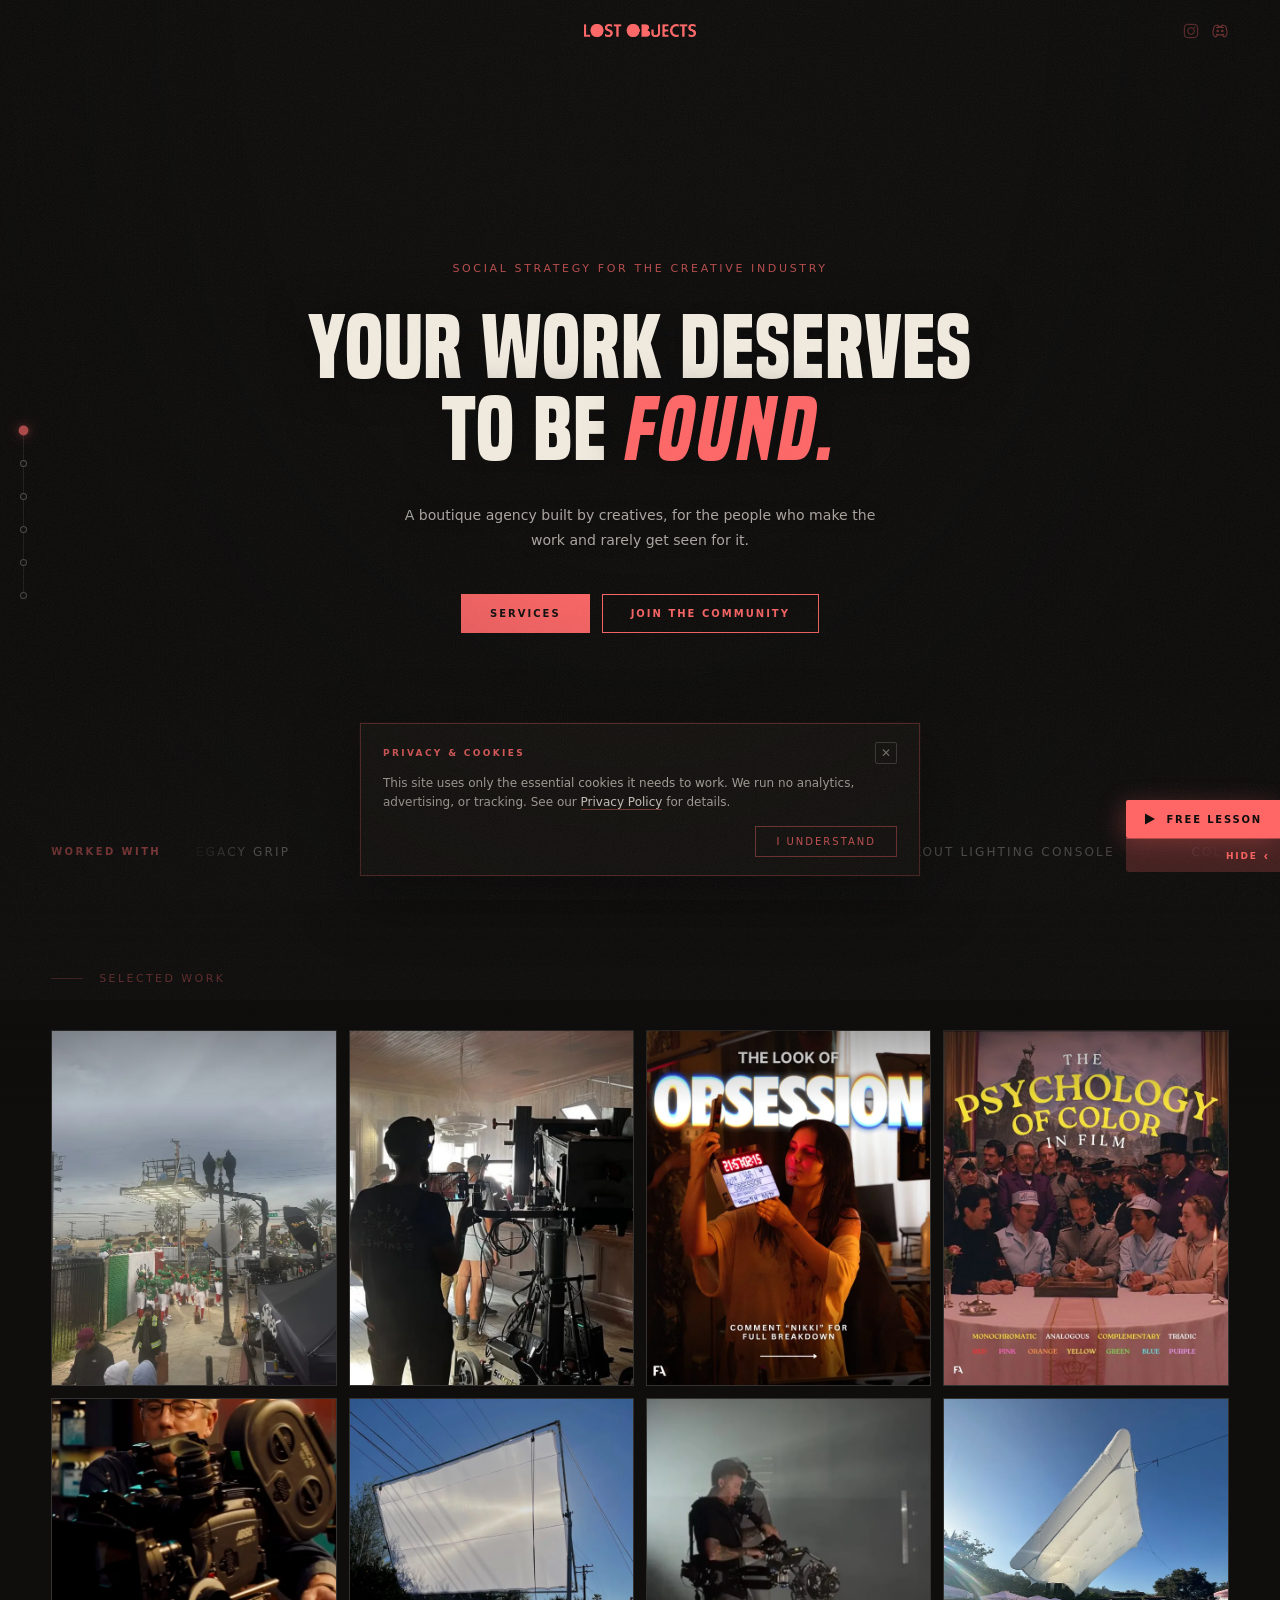
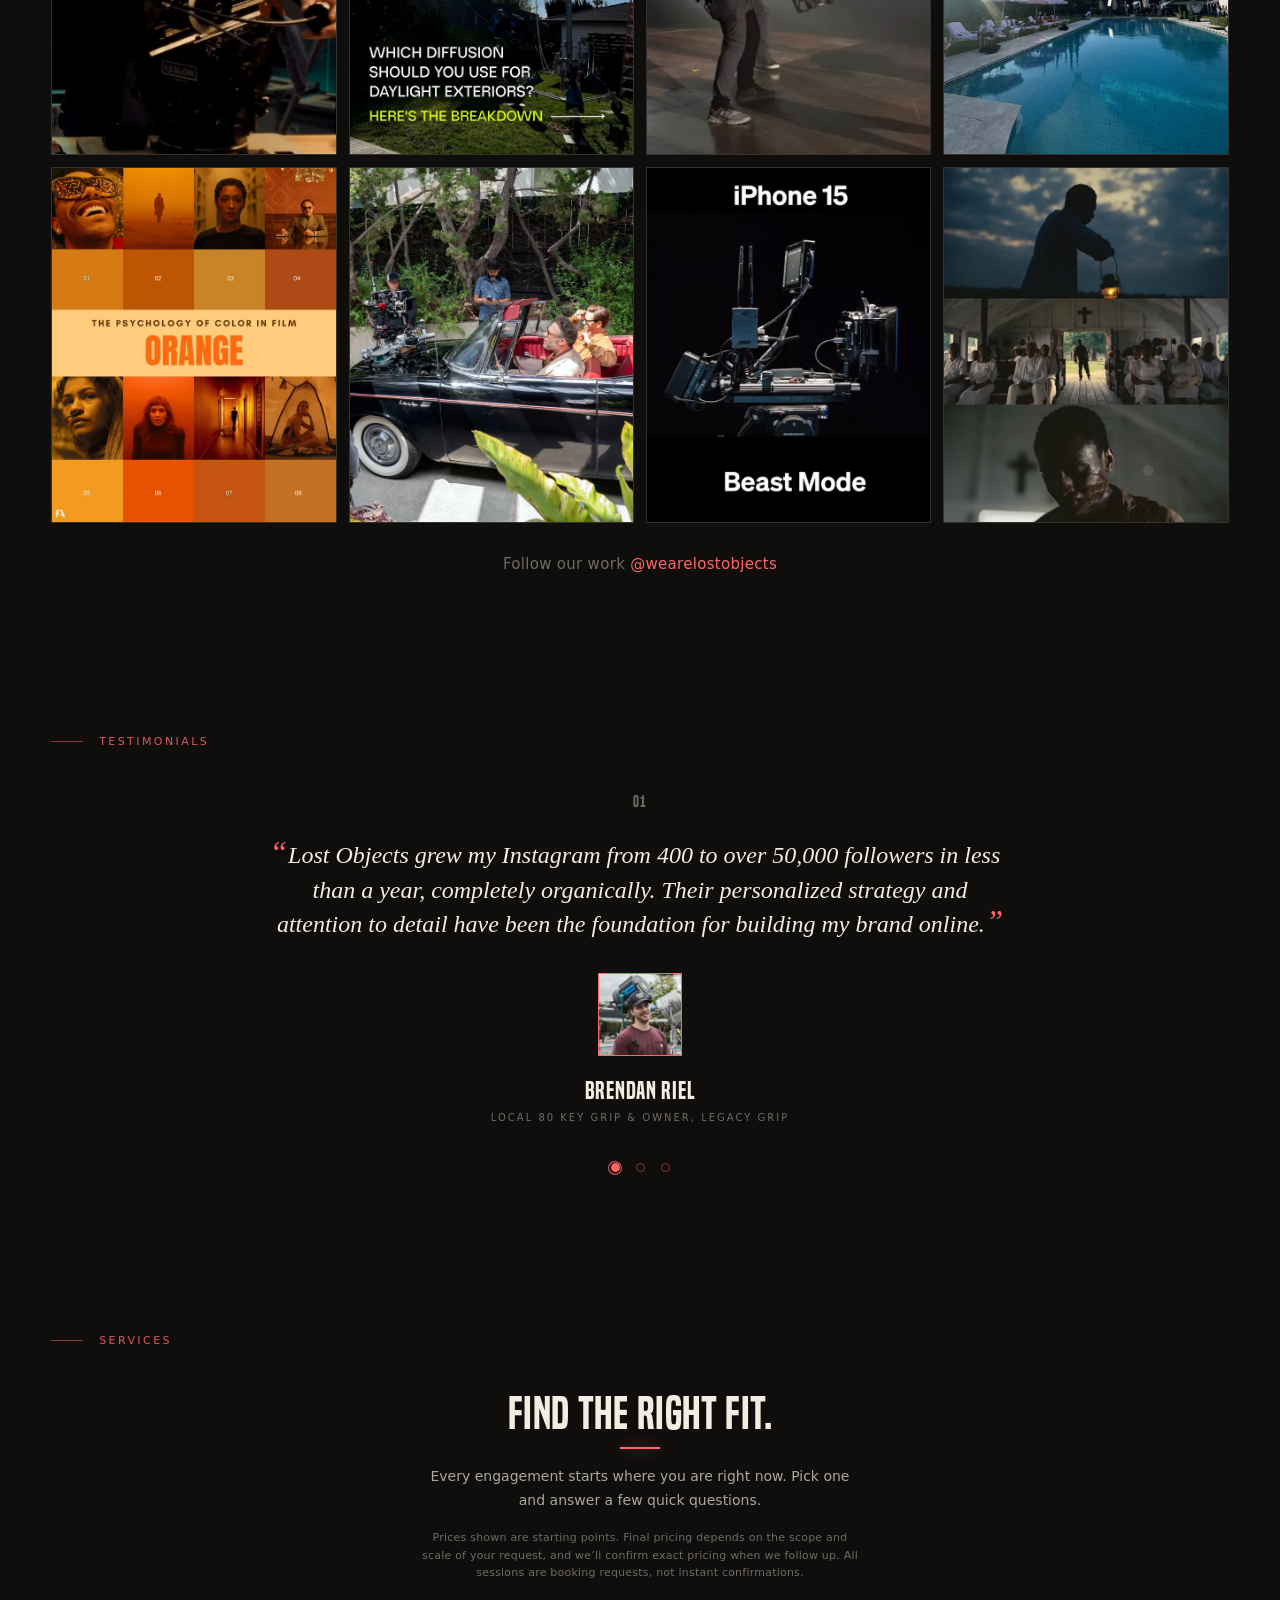
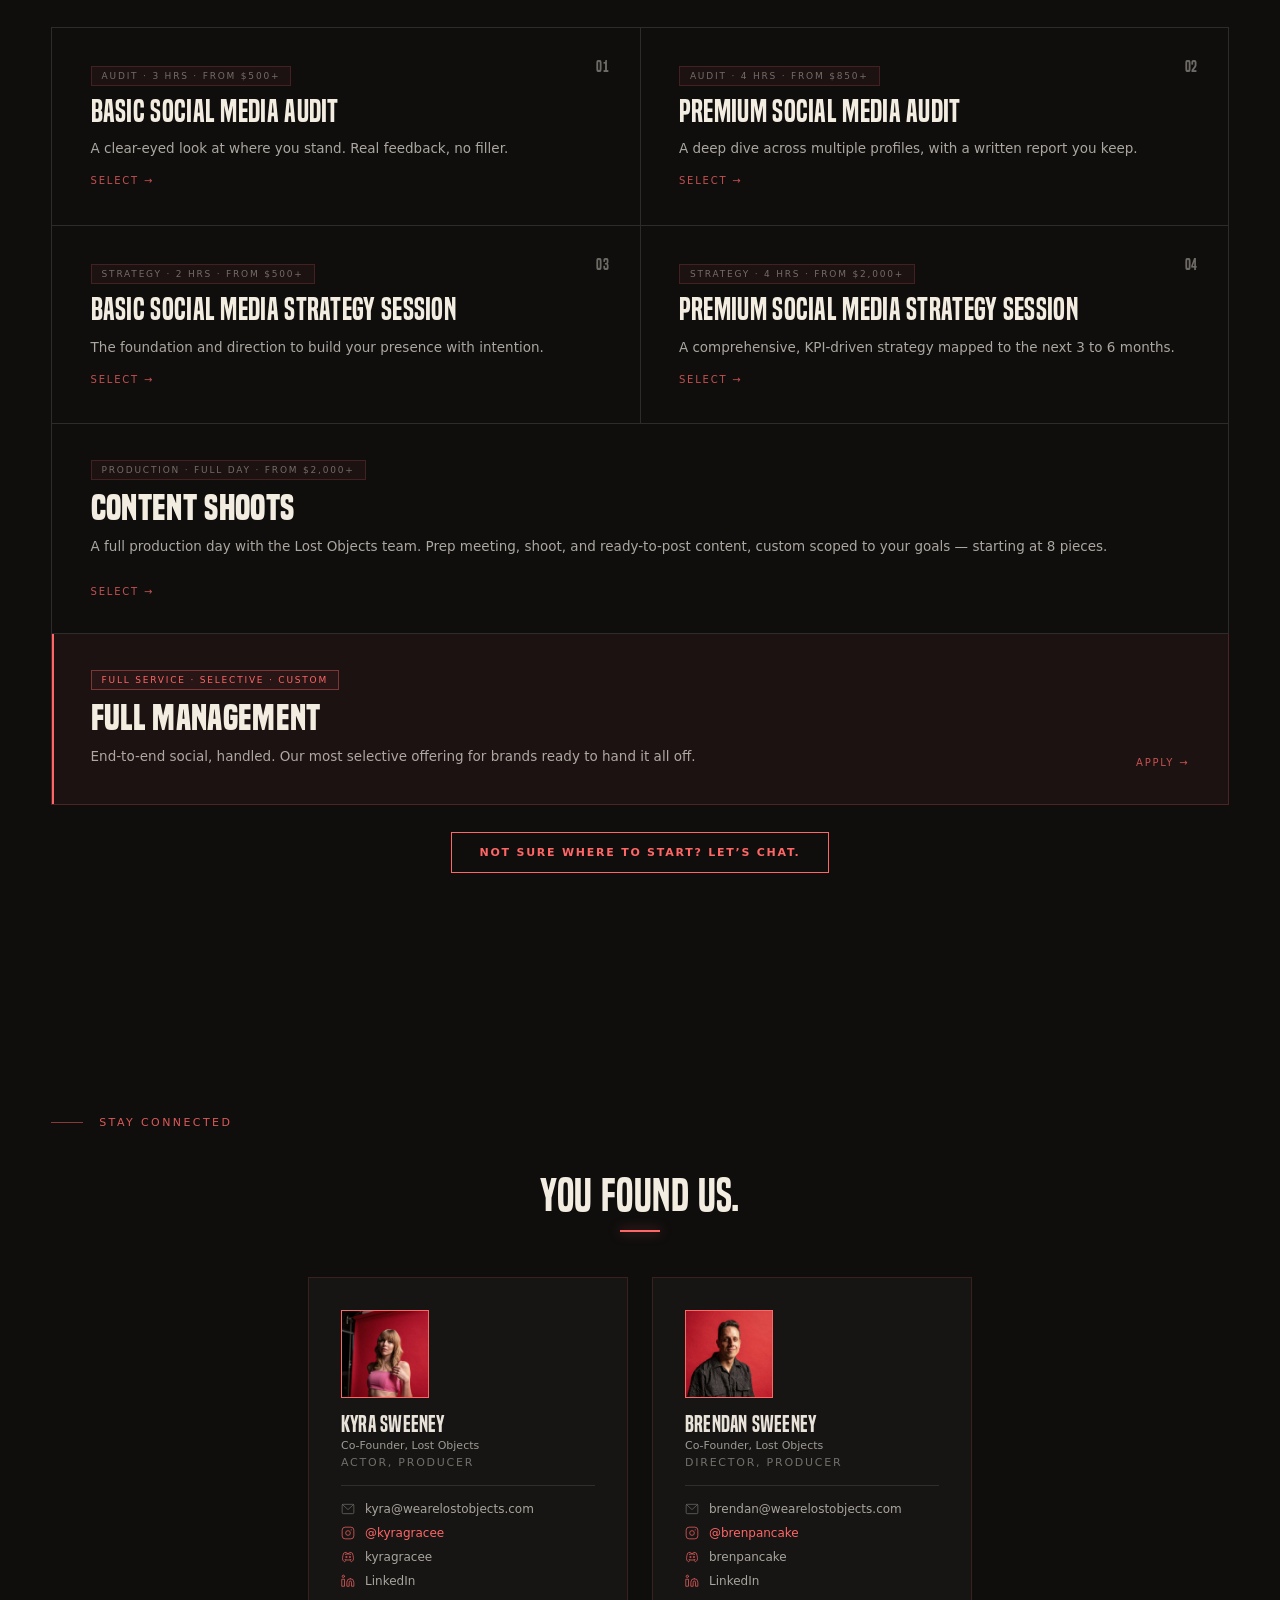
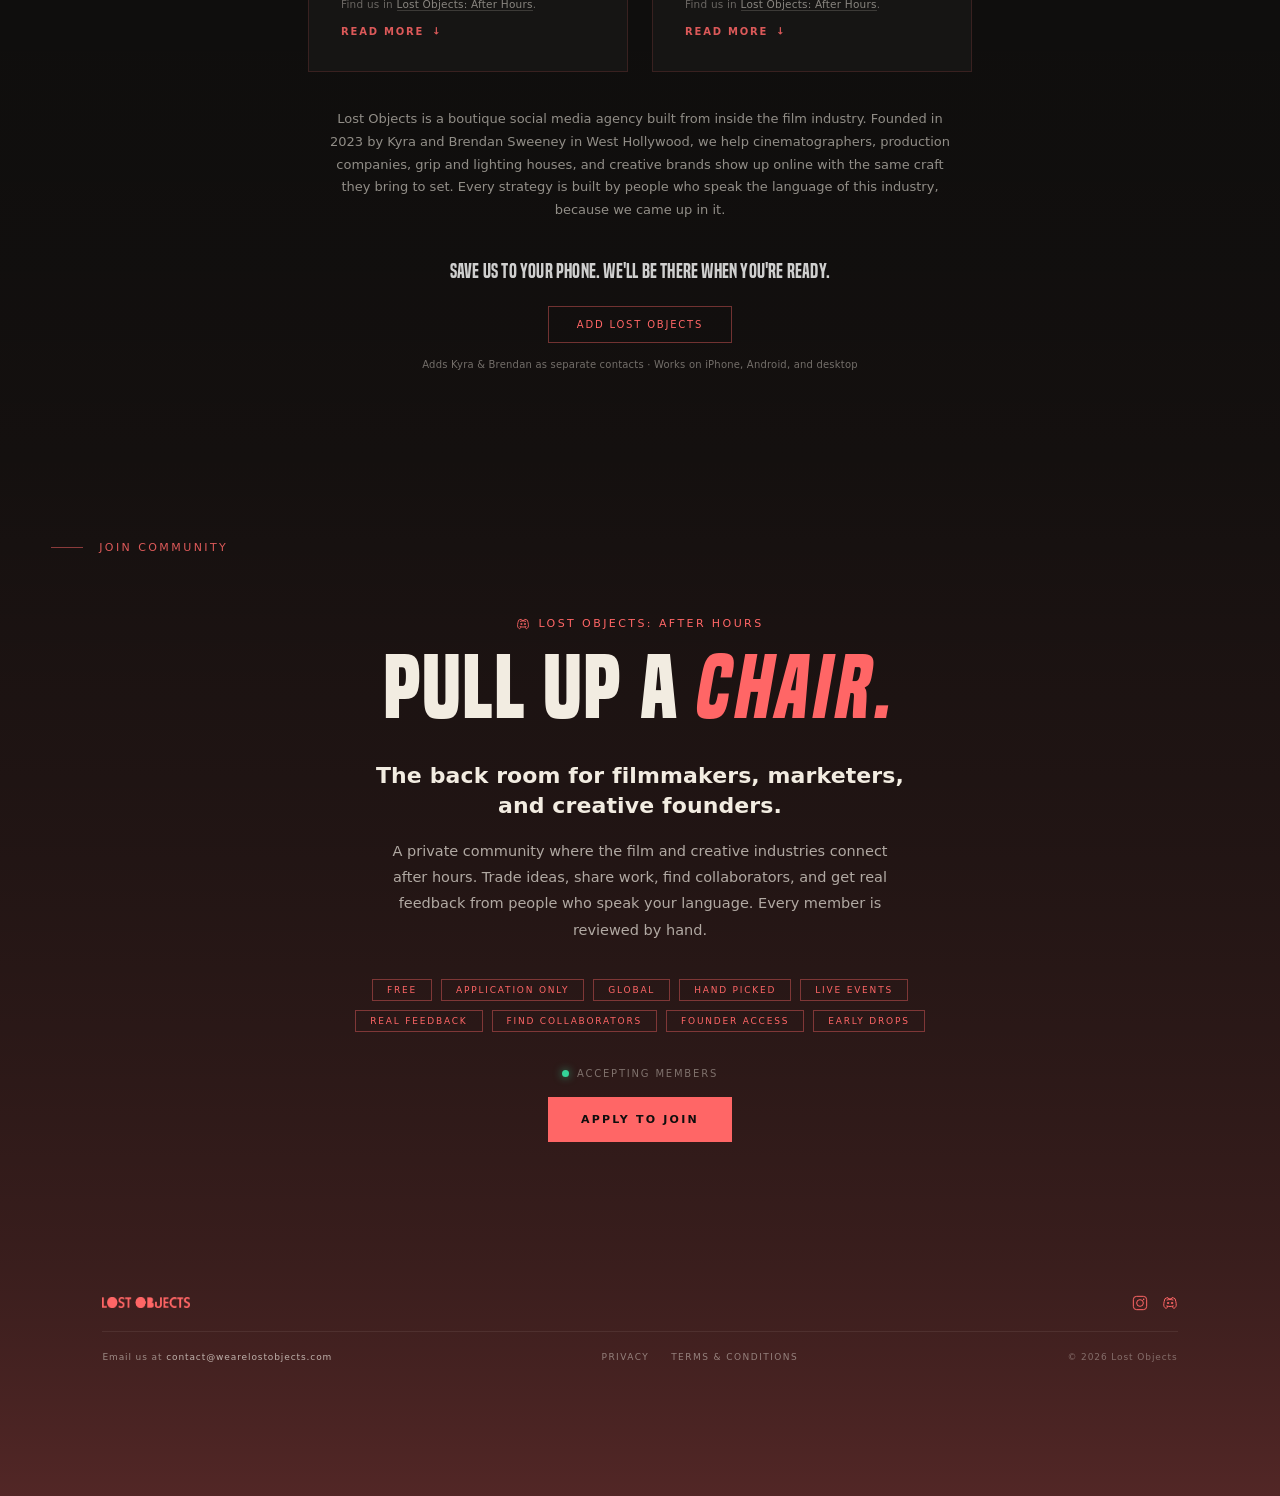
==== index.html @ 0a6fd1fb "Content Shoots confirmation copy Co-Authored-By: Claude Opus 5 (1M context) <noreply@anthropic.com> " ====
<!DOCTYPE html>
<html lang="en">
<head>
  <meta charset="UTF-8" />
  <meta name="viewport" content="width=device-width, initial-scale=1.0, viewport-fit=cover" />
  <meta name="theme-color" content="#0f0e0d" />
  <title>Lost Objects — Social Media Strategy for the Creative Industry</title>
  <meta name="description" content="Lost Objects. Social media strategy and full management for filmmakers, creators, and entertainment brands. Something new is coming." />
  <link rel="canonical" href="https://wearelostobjects.com/" />
  <link rel="icon" href="/favicon.ico" sizes="any" />
  <link rel="icon" type="image/png" sizes="32x32" href="/images/favicon-32.png" />
  <link rel="icon" type="image/png" sizes="16x16" href="/images/favicon-16.png" />
  <link rel="apple-touch-icon" href="/images/apple-touch-icon.png" />
  <script type="application/ld+json">
  {
    "@context": "https://schema.org",
    "@type": "LocalBusiness",
    "name": "Lost Objects",
    "url": "https://wearelostobjects.com/",
    "image": "https://wearelostobjects.com/images/og-image.jpg",
    "logo": "https://wearelostobjects.com/images/og-image.jpg",
    "description": "Boutique social media strategy and management agency for the film and creative industry, based in West Hollywood, Los Angeles.",
    "address": {
      "@type": "PostalAddress",
      "addressLocality": "West Hollywood",
      "addressRegion": "CA",
      "addressCountry": "US"
    },
    "areaServed": "US",
    "sameAs": [
      "https://www.instagram.com/wearelostobjects/",
      "https://discord.gg/ZqGhVfJu2a"
    ]
  }
  </script>
  <meta http-equiv="Content-Security-Policy" content="default-src 'self' 'unsafe-inline'; script-src 'self' 'unsafe-inline' https://player.vimeo.com; frame-src https://player.vimeo.com; img-src 'self' data: https:; font-src 'self' https://fonts.gstatic.com; style-src 'self' 'unsafe-inline' https://fonts.googleapis.com; connect-src 'self' https://formspree.io https://app.convertkit.com;" />
  <!-- Open Graph / Social Sharing -->
  <meta property="og:type" content="website" />
  <meta property="og:url" content="https://wearelostobjects.com/" />
  <meta property="og:title" content="Lost Objects, social media for the creative industry" />
  <meta property="og:description" content="Strategy, content, education, and a private community for creatives. Built by people who came up on set." />
  <meta property="og:image" content="https://wearelostobjects.com/images/og-image.jpg" />
  <meta property="og:image:width" content="1200" />
  <meta property="og:image:height" content="630" />
  <meta property="og:site_name" content="Lost Objects" />
  <meta property="og:locale" content="en_US" />
  <!-- Twitter Card -->
  <meta name="twitter:card" content="summary_large_image" />
  <meta name="twitter:url" content="https://wearelostobjects.com/" />
  <meta name="twitter:title" content="Lost Objects, social media for the creative industry" />
  <meta name="twitter:description" content="Strategy, content, education, and a private community for creatives. Built by people who came up on set." />
  <meta name="twitter:image" content="https://wearelostobjects.com/images/og-image.jpg" />
  <link rel="preconnect" href="https://fonts.googleapis.com" />
  <link rel="preconnect" href="https://fonts.gstatic.com" crossorigin />
  <link href="https://fonts.googleapis.com/css2?family=Fraunces:opsz,wght@9..144,400;9..144,500;9..144,600;9..144,700&family=Inter:wght@200;300;400;500;600&display=swap" rel="stylesheet" />
  <link rel="stylesheet" href="/fonts.css" />
  <style>
    *, *::before, *::after { margin: 0; padding: 0; box-sizing: border-box; }
    html { scroll-behavior: smooth; }
    img { display: block; max-width: 100%; }
    a { text-decoration: none; color: inherit; }

    :root {
      --pink:  #FF6666;
      --cream: #F0E8DC;
      --bg:    #0f0e0d;
      --bg2:   #161514;
      --bg3:   #1c1a19;
      --fg:    #f2ece1;
      --fg2:   rgba(232,226,217,0.72);
      --fg3:   rgba(232,226,217,0.44);
      --fg4:   rgba(232,226,217,0.14);
      --display: 'Built Titling', 'Arial Narrow', sans-serif;
      --accent-serif: 'Fraunces', Georgia, serif;
      --sans:  'Inter', system-ui, sans-serif;
      --max:   1380px;
      --pad:   clamp(20px, 4vw, 60px);
      --nav-h: 62px;
    }

    body {
      background: var(--bg);
      color: var(--fg);
      font-family: var(--sans);
      font-weight: 400;
      font-optical-sizing: auto;
      -webkit-font-smoothing: antialiased;
      overflow-x: hidden;
    }

    /* BANDING DITHER — static fine-noise overlay
       Breaks up 8-bit tonal steps in the large near-black gradients (hero
       background, dark section washes, footer coral) so they read smooth on
       wide-gamut / high-bit-depth / OLED panels, the way film grain hides
       banding. SEPARATE from and additive to the animated .grain film texture
       below: it does NOT animate (no flicker, no change to compositing) and
       does NOT alter the gradients themselves. Higher noise frequency + very
       low opacity than the grain keeps it invisible as texture while still
       dithering the tonal steps. Tune via the opacity below — raise a touch if
       banding still shows on very large panels, lower if the grain reads
       heavier. */
    body::after {
      content: "";
      position: fixed;
      inset: 0;
      pointer-events: none;
      z-index: 9999;
      opacity: 0.04;
      background-image: url("data:image/svg+xml,%3Csvg xmlns='http://www.w3.org/2000/svg' width='300' height='300'%3E%3Cfilter id='d'%3E%3CfeTurbulence type='fractalNoise' baseFrequency='0.9' numOctaves='2' stitchTiles='stitch'/%3E%3CfeColorMatrix type='saturate' values='0'/%3E%3C/filter%3E%3Crect width='300' height='300' filter='url(%23d)'/%3E%3C/svg%3E");
    }

    /* GRAIN — living film grain via POSITION drift only. Opacity is CONSTANT
       (0.048); nothing animates opacity or exposure, so there is no flicker or
       edge popping on 4K / OLED. The drift is the COMPOUND of two GPU translate3d
       animations with different, non-harmonic periods (7.3s on the layer, 11.9s
       on its child) and irregular, non-uniform waypoints. Because those periods
       only re-align every ~14 minutes, the combined motion never reads as a clean
       repeating loop — it wanders erratically and organically, the way real grain
       does. Max combined offset (~27px) stays far inside the 100px bleed, so the
       grain edges never enter the viewport at any size (incl. portrait). Both
       layers move only via translate3d (no repaint). Strength / coverage / mood
       unchanged (opacity 0.048, same 400x400 desaturated fractal-noise tile). */
    .grain {
      position: fixed; inset: -100px;
      width: calc(100% + 200px); height: calc(100% + 200px);
      opacity: 0.048; pointer-events: none; z-index: 9999;
      will-change: transform;
      animation: grainDriftA 7.3s linear infinite;
    }
    .grain > i {
      position: absolute; inset: 0;
      background-image: url("data:image/svg+xml,%3Csvg xmlns='http://www.w3.org/2000/svg' width='400' height='400'%3E%3Cfilter id='n'%3E%3CfeTurbulence type='fractalNoise' baseFrequency='0.78' numOctaves='4' stitchTiles='stitch'/%3E%3CfeColorMatrix type='saturate' values='0'/%3E%3C/filter%3E%3Crect width='400' height='400' filter='url(%23n)'/%3E%3C/svg%3E");
      will-change: transform;
      animation: grainDriftB 11.9s linear infinite;
    }
    /* Irregular, non-uniform waypoints (uneven % stops, varied offsets) so each
       drift already avoids a clean rhythm; composed together they read as random. */
    @keyframes grainDriftA {
      0%   { transform: translate3d(0, 0, 0); }
      13%  { transform: translate3d(-11px, 6px, 0); }
      27%  { transform: translate3d(7px, 13px, 0); }
      41%  { transform: translate3d(15px, -4px, 0); }
      58%  { transform: translate3d(-6px, -12px, 0); }
      69%  { transform: translate3d(-14px, 3px, 0); }
      82%  { transform: translate3d(4px, 10px, 0); }
      93%  { transform: translate3d(9px, -7px, 0); }
      100% { transform: translate3d(0, 0, 0); }
    }
    @keyframes grainDriftB {
      0%   { transform: translate3d(0, 0, 0); }
      11%  { transform: translate3d(8px, -9px, 0); }
      24%  { transform: translate3d(-5px, -3px, 0); }
      39%  { transform: translate3d(-12px, 8px, 0); }
      52%  { transform: translate3d(3px, 12px, 0); }
      63%  { transform: translate3d(11px, 5px, 0); }
      76%  { transform: translate3d(6px, -11px, 0); }
      88%  { transform: translate3d(-9px, -6px, 0); }
      100% { transform: translate3d(0, 0, 0); }
    }

    .vignette {
      position: fixed; inset: 0;
      background: radial-gradient(ellipse at 50% 0%, transparent 45%, rgba(10,9,8,0.6) 100%);
      pointer-events: none; z-index: 9998;
    }

    /* NAV */
    nav {
      position: fixed; top: 0; left: 0; right: 0;
      z-index: 200; height: var(--nav-h);
      background: transparent;
      border-bottom: 1px solid transparent;
      transition: background 0.4s, border-color 0.4s, backdrop-filter 0.4s;
    }
    /* Opaque header backing. env(safe-area-inset-top) resolves to 0 on real
       iPhones here, so we do NOT depend on it: on mobile/tablet the <=1024 media
       query below turns this into a fixed 100px overhang that covers the status
       bar / Dynamic Island band regardless of what iOS reports. Off-notch /
       desktop it's a zero-height no-op. */
    nav::before {
      content: '';
      position: absolute;
      top: 0; left: 0; right: 0;
      height: 0;
      background: var(--bg);
      pointer-events: none;
    }
    nav.scrolled {
      background: rgba(15,14,13,0.9);
      border-bottom-color: var(--fg4);
      backdrop-filter: blur(14px);
      -webkit-backdrop-filter: blur(14px);
    }
    /* Mobile + tablet (<=1024px): the header matches desktop behavior —
       transparent over the hero at the top, solid var(--bg) once scrolled past
       40px. iOS Safari cannot reliably composite backdrop-filter over the
       GPU-promoted .scene sections (transform: scale()/translateZ(0)), which let
       page content bleed through a semi-opaque bar while scrolling, so the
       scrolled state uses a SOLID background with no blur (same var(--bg) as
       nav::before, so the safe-area strip and the bar read as one seamless bar).
       The bleed-through fix is the GPU LAYER PROMOTION (z-index 10000 +
       translateZ(0) + will-change + isolation), which is applied to BOTH states
       and is independent of background: layer order, not fill, is what keeps the
       nav painted on top of the .scene sections. A transparent resting bar is
       therefore safe — at the top the nav sits over the hero, and by the time the
       animated .scene sections scroll under it the bar is already in its solid
       .scrolled state. */
    @media (max-width: 1024px) {
      /* Both states: keep the nav in its own top GPU compositing layer so the
         GPU-promoted .scene sections can't paint over it, and kill the blur
         (iOS can't composite backdrop-filter over those sections). Applies only
         <=1024px; desktop keeps its original z-index: 200 and no GPU promotion. */
      nav,
      nav.scrolled {
        z-index: 10000;
        transform: translateZ(0);
        will-change: transform;
        isolation: isolate;
        backdrop-filter: none;
        -webkit-backdrop-filter: none;
      }
      /* Resting state: transparent over the hero, matching desktop. */
      nav {
        background: transparent;
      }
      /* Scrolled state: solid opaque bar (higher specificity than nav above, so
         it wins once .scrolled is toggled on; source order beats the translucent
         base nav.scrolled rule). */
      nav.scrolled {
        background: var(--bg);
      }
      /* Fixed 100px overhang above the bar: extends the opaque header background
         upward past the top of the viewport so the status bar / Dynamic Island
         band is always covered — no reliance on env(safe-area-inset-top), which
         reports 0 on real iPhones. The overflow above the screen is off-screen
         and harmless. */
      nav::before {
        top: auto;
        bottom: 100%;
        height: 100px;
        background: var(--bg);
      }
    }
    .nav-inner {
      max-width: var(--max);
      margin: 0 auto;
      padding: 0 var(--pad);
      height: 100%;
      display: flex;
      align-items: center;
      justify-content: center;
      position: relative;
    }
    .nav-logo-link {
      display: flex;
      align-items: center;
      line-height: 0;
    }
    .nav-logo {
      display: block;
      height: 14px;
      width: auto;
      /* ~8:1 wordmark: 14px tall ≈ the old 13px cap-height footprint.
         Backstop so it never crowds the icons on tiny screens; object-fit
         keeps aspect ratio (no stretch) if the width cap ever engages. */
      max-width: min(150px, 46vw);
      object-fit: contain;
    }
    .nav-ig {
      position: absolute;
      right: calc(var(--pad) + 30px);
      display: flex;
      align-items: center;
      opacity: 0.45;
      transition: opacity 0.2s;
    }
    .nav-ig:hover {
      opacity: 1;
    }
    .nav-dc {
      position: absolute;
      right: var(--pad);
    }

    /* HERO */
    .hero {
      position: relative;
      width: 100%;
      height: 100svh;
      min-height: 600px;
      overflow: hidden;
      display: flex;
      align-items: center;
      justify-content: center;
    }
    .hero-video-wrap {
      position: absolute;
      inset: 0;
      z-index: 1;
      background: var(--bg);
    }
    .hero-video-wrap iframe {
      position: absolute;
      top: 50%; left: 50%;
      transform: translate(-50%, -50%);
      width: 177.78vh;
      height: 133.33vw;
      min-width: 100vw;
      min-height: 100vh;
      border: none;
      pointer-events: none;
    }
    .hero-overlay-base     { position: absolute; inset: 0; background: rgba(10,9,8,0.52); z-index: 2; }
    .hero-overlay-gradient {
      position: absolute; inset: 0; z-index: 3;
      /* Banding pass 2: same anchors (0.45@0, transparent 35–65, 0.72@100) so the
         top and bottom darkening look identical; intermediate stops on a gentle
         ease soften the slope kinks at 35% and 65% that read as distinct steps. */
      background: linear-gradient(to bottom, rgba(15,14,13,0.45) 0%, rgba(15,14,13,0.3) 11%, rgba(15,14,13,0.15) 23%, rgba(15,14,13,0.05) 30%, transparent 35%, transparent 65%, rgba(15,14,13,0.06) 70%, rgba(15,14,13,0.2) 79%, rgba(15,14,13,0.42) 89%, rgba(15,14,13,0.72) 100%);
    }
    .hero-overlay-vignette {
      position: absolute; inset: 0; z-index: 4;
      background: radial-gradient(ellipse at center, transparent 40%, rgba(10,9,8,0.55) 100%);
    }
    .hero-content {
      position: relative;
      z-index: 10;
      display: flex;
      flex-direction: column;
      align-items: center;
      text-align: center;
      /* Reserve the fixed nav (top) and the pinned client marquee zone (bottom)
         so flex centering balances the block in the space between them, rather
         than the old top-heavy padding that pushed it below center. */
      padding: var(--nav-h) var(--pad) clamp(50px, 3.6vh + 34px, 70px);
      max-width: min(1040px, 94vw);
    }
    .hero-eyebrow {
      display: flex;
      align-items: center;
      gap: 14px;
      margin-bottom: clamp(20px, 3.5vh, 36px);
      opacity: 0;
      animation: fadeUp 0.7s ease 0.15s forwards;
    }
    .eyebrow-line { width: 28px; height: 1px; background: var(--pink); opacity: 0.5; flex-shrink: 0; }
    .eyebrow-text { font-size: 11px; font-weight: 500; letter-spacing: 0.24em; text-transform: uppercase; color: var(--pink); opacity: 0.7; }
    .hero-hl {
      font-family: var(--display);
      font-size: clamp(40px, 6.6vw, 84px);
      font-weight: 700;
      line-height: 0.98;
      letter-spacing: 0.01em;
      white-space: nowrap;
      color: var(--fg);
      margin-bottom: clamp(20px, 3.5vh, 36px);
      opacity: 0;
      animation: fadeUp 0.8s ease 0.3s forwards;
      text-shadow: 0 2px 40px rgba(10,9,8,0.6);
    }
    .hero-hl em { font-style: italic; color: var(--pink); font-weight: 700; }
    .hero-desc {
      font-size: clamp(14px, 1.1vw, 15px);
      font-weight: 400;
      color: rgba(232,226,217,0.72);
      line-height: 1.8;
      max-width: 480px;
      margin-bottom: clamp(28px, 4.5vh, 48px);
      opacity: 0;
      animation: fadeUp 0.7s ease 0.5s forwards;
      text-shadow: 0 1px 12px rgba(10,9,8,0.8);
    }
    .hero-cta {
      opacity: 0;
      animation: fadeUp 0.7s ease 0.65s forwards;
      display: flex;
      flex-wrap: wrap;
      justify-content: center;
      gap: 12px;
    }
    .hero-cta .btn-p {
      display: inline-block;
      background: var(--pink);
      color: var(--bg);
      font-size: 10px; font-weight: 600;
      letter-spacing: 0.2em; text-transform: uppercase;
      padding: 13px 28px;
      border: 1px solid var(--pink);
      border-radius: 0;
      transition: box-shadow 0.25s ease, filter 0.25s ease;
      white-space: nowrap;
    }
    .hero-cta .btn-p:hover {
      filter: brightness(1.1) saturate(1.08);
      box-shadow: 0 0 24px rgba(255,102,102,0.55), 0 0 7px rgba(255,102,102,0.45);
    }
    /* Outline twin — transparent, coral keyline, fills coral on hover */
    .hero-cta .btn-o {
      display: inline-block;
      background: transparent;
      color: var(--pink);
      font-size: 10px; font-weight: 600;
      letter-spacing: 0.2em; text-transform: uppercase;
      padding: 13px 28px;
      border: 1px solid var(--pink);
      border-radius: 0;
      transition: background 0.2s ease, color 0.2s ease;
      white-space: nowrap;
    }
    .hero-cta .btn-o:hover { background: var(--pink); color: var(--bg); }
    .pill-label { display:inline-block; font-family: var(--sans); font-size:9px; font-weight:500; letter-spacing:0.2em; text-transform:uppercase; color: var(--pink); border:1px solid rgba(255,102,102,0.4); border-radius:0; padding:5px 14px; }
    .hero-fade-out {
      position: absolute;
      bottom: 0; left: 0; right: 0;
      height: 25%;
      z-index: 5;
      background: linear-gradient(to bottom, transparent 0%, var(--bg) 100%);
      pointer-events: none;
    }

    @keyframes fadeUp {
      from { opacity: 0; transform: translateY(18px); }
      to   { opacity: 1; transform: translateY(0); }
    }
    @keyframes fadeIn {
      from { opacity: 0; }
      to   { opacity: 1; }
    }

    /* SCROLL-DRIVEN FOCUS — sections fade in/out as scenes */
    .scene {
      opacity: 0.12;
      transform: scale(0.98);
      transition: opacity 0.6s ease, transform 0.7s ease;
      /* Flicker pass (large 4K/OLED panels): `will-change: opacity, transform`
         used to sit here permanently on EVERY .scene, forcing all the large
         full-bleed sections to stay promoted as their own semi-transparent GPU
         layers and be re-composited every frame. On a big high-DPI surface that
         constant recompositing of huge alpha layers shimmered during scroll and
         fade (imperceptible on a small laptop screen). Removed the permanent
         hint so a scene is promoted only for the duration of its own fade —
         opacity/transform transitions are composited automatically, so the
         fade-in/out look is unchanged. Hero + Selected Work stay stably promoted
         via the translateZ(0) below (their seam fix), now as STATIC layers the
         browser no longer expects to change each frame, which is what stops the
         repaint loop. Do not re-add a blanket will-change here; if a specific
         element ever needs it, scope it and toggle it only while animating. */
    }
    .scene.in-focus {
      opacity: 1;
      transform: scale(1);
    }
    /* Hero + Selected Work are full-bleed sections stacked directly against
       each other. Animating scale() on them left an anti-aliased sub-pixel
       seam that flickered at their shared border during scroll. Keep the
       opacity fade, but drop the scale on just these two — promoting them to
       a non-scaling GPU layer (translateZ(0)) keeps their edges pixel-aligned
       so no seam can appear. Other sections keep the subtle scale. */
    .hero.scene,
    .collage-section.scene,
    .hero.scene.in-focus,
    .collage-section.scene.in-focus {
      transform: translateZ(0);
      backface-visibility: hidden;
      -webkit-backface-visibility: hidden;
    }

    /* SCROLL RAIL — minimal left-edge tick indicator, syncs to active scene */
    .scroll-rail {
      position: fixed;
      left: clamp(14px, 1.6vw, 30px);
      top: 50%;
      transform: translateY(-50%);
      z-index: 150;
      display: flex;
      flex-direction: column;
      align-items: flex-start;
      gap: 22px;
      padding: 6px 0;
      /* Shrink the box to the dots; a shrink-to-fit fixed flex box was spanning
         the full viewport width and its empty area intercepted clicks on
         centered content (e.g. the success Discord button). */
      width: max-content;
      opacity: 0;
      transition: opacity 0.6s ease;
      pointer-events: none;
    }
    /* Only the dots are interactive — the container stays click-through so its
       (transparent) area can never swallow pointer events on page content. */
    .scroll-rail.ready { opacity: 1; }
    .scroll-rail.ready .rail-dot { pointer-events: auto; }
    /* Continuous faint spine + coral progress fill (positioned by JS to
       run through the true centers of the first and last dots). */
    .rail-track, .rail-fill {
      position: absolute;
      left: 3px;
      width: 1px;
      border-radius: 1px;
    }
    .rail-track { background: rgba(242,236,225,0.13); }
    .rail-fill {
      top: 0; height: 0;
      background: var(--pink);
      box-shadow: 0 0 6px rgba(255,102,102,0.55);
      transition: height 0.25s ease;
    }
    /* Faint glow at the leading tip of the fill */
    .rail-fill::after {
      content: "";
      position: absolute;
      left: 50%; bottom: 0;
      width: 5px; height: 5px;
      transform: translate(-50%, 50%);
      border-radius: 50%;
      background: rgba(255,102,102,0.4);
      box-shadow: 0 0 7px 1px rgba(255,102,102,0.5);
    }
    .rail-dot {
      position: relative;
      display: flex;
      align-items: center;
      gap: 12px;
      background: none;
      border: none;
      padding: 0;
      cursor: pointer;
      -webkit-tap-highlight-color: transparent;
    }
    .rail-tick {
      position: relative;
      z-index: 1;
      width: 7px; height: 7px;
      border-radius: 50%;
      background: var(--bg);
      border: 1px solid rgba(242,236,225,0.42);
      transition: background 0.3s ease, border-color 0.3s ease,
                  transform 0.3s ease, box-shadow 0.3s ease;
      flex-shrink: 0;
    }
    .rail-label {
      font-family: var(--sans);
      font-size: 10px;
      font-weight: 600;
      letter-spacing: 0.2em;
      text-transform: uppercase;
      white-space: nowrap;
      color: var(--fg2);
      opacity: 0;
      transform: translateX(-6px);
      transition: opacity 0.3s ease, transform 0.3s ease, color 0.3s ease;
      pointer-events: none;
    }
    /* Hover/focus reveals the label only */
    .rail-dot:hover .rail-tick,
    .rail-dot:focus-visible .rail-tick { border-color: var(--pink); }
    .rail-dot:hover .rail-label,
    .rail-dot:focus-visible .rail-label {
      opacity: 1;
      transform: translateX(0);
    }
    /* Active section — coral, larger dot (label still only on hover) */
    .rail-dot.active .rail-tick {
      background: var(--pink);
      border-color: var(--pink);
      transform: scale(1.4);
      box-shadow: 0 0 10px rgba(255,102,102,0.55);
    }
    .rail-dot.active .rail-label { color: var(--pink); }

    /* MOBILE — slim coral scroll-progress line at the very left edge */
    .scroll-progress {
      position: fixed;
      left: 0; top: 0;
      width: 2px;
      height: 100vh;
      z-index: 150;
      background: rgba(242,236,225,0.12);
      pointer-events: none;
    }
    .scroll-progress-fill {
      position: absolute;
      left: 0; top: 0;
      width: 100%;
      height: 0;
      background: var(--pink);
      box-shadow: 0 0 6px rgba(255,102,102,0.55);
    }
    @media (max-width: 768px) {
      .scroll-rail { display: none; }
    }

    /* SECTION EYEBROW — shared pattern */
    .section-eyebrow {
      display: flex;
      align-items: center;
      gap: 16px;
      margin-bottom: clamp(32px, 5vh, 48px);
    }
    .section-eyebrow-line {
      width: 32px;
      height: 1px;
      background: var(--pink);
      opacity: 0.5;
      flex-shrink: 0;
    }
    .section-eyebrow-text {
      font-size: 11px;
      font-weight: 500;
      letter-spacing: 0.22em;
      text-transform: uppercase;
      color: var(--pink);
      opacity: 0.85;
    }

    /* CLIENT MARQUEE — "worked with" credit line pinned to the hero's lower
       edge. It lives INSIDE .hero (absolutely positioned), so it inherits the
       hero's opacity fade via the .scene/.in-focus system: bright on load,
       fading out together with the hero as you scroll into Selected Work — no
       extra JS. It is NOT itself a .scene and has no data-scene-label, so it
       adds NO scroll-rail tick. Fade is opacity-only (the hero uses
       translateZ(0), never scale), so no hero→Selected Work seam flicker.
       The "WORKED WITH" label is pinned/crisp at the left; only the names
       scroll (right-to-left, seamless two-copy loop), pausing on hover/focus.
       No scrollbar in any state; edge-fade mask on the scrolling window only. */
    .client-marquee {
      position: absolute;
      left: 0; right: 0;
      bottom: clamp(16px, 3.6vh, 36px);
      z-index: 8;                 /* above hero-fade-out (5), below hero-content (10) */
      display: flex;
      align-items: center;
      gap: clamp(14px, 2vw, 26px);
      padding: 9px var(--pad);
      /* No scrim: names sit directly over the hero's dark lower area (the
         hero's own hero-fade-out handles that region). Left/right edge-fade
         lives on .cm-viewport, not here. */
    }
    /* Pinned, crisp eyebrow — stays put while names scroll past to its right */
    .cm-label {
      flex: none;
      font-family: var(--sans);
      font-size: 10px;
      font-weight: 600;
      letter-spacing: 0.24em;
      text-transform: uppercase;
      color: var(--pink);
      opacity: 0.8;
      white-space: nowrap;
    }
    /* The scrolling window: overflow-clipped (never a scrollbar) and edge-faded.
       Its left edge starts AFTER the label, so the left fade begins past the
       label and the label itself is never masked. */
    .cm-viewport {
      position: relative;
      flex: 1 1 auto;
      min-width: 0;               /* let it shrink so overflow actually clips */
      overflow: hidden;
      scrollbar-width: none;
      -webkit-mask-image: linear-gradient(to right, transparent 0, #000 6%, #000 92%, transparent 100%);
              mask-image: linear-gradient(to right, transparent 0, #000 6%, #000 92%, transparent 100%);
    }
    .cm-viewport::-webkit-scrollbar { display: none; }
    .client-marquee-track {
      display: flex;
      width: max-content;
      animation: cm-scroll 60s linear infinite;
      will-change: transform;
    }
    /* Pause so a hovering (or keyboard-focused) user can read and click a name */
    .client-marquee:hover .client-marquee-track,
    .client-marquee:focus-within .client-marquee-track {
      animation-play-state: paused;
    }
    .cm-copy {
      display: flex;
      align-items: center;
      flex: none;
    }
    .cm-item {
      font-family: var(--sans);
      font-size: 12px;
      font-weight: 500;
      letter-spacing: 0.18em;
      text-transform: uppercase;
      white-space: nowrap;
      color: var(--fg3);
      text-decoration: none;
      cursor: pointer;
      transition: color 0.25s ease;
      /* Spacing lives on the item (not a separator), so both duplicated
         copies stay exactly equal width and translateX(-50%) wraps seamlessly.
         Every item carries a trailing gap, including each copy's last item. */
      margin-right: clamp(54px, 6vw, 96px);
    }
    .cm-item:hover,
    .cm-item:focus-visible {
      color: var(--fg);
      outline: none;
    }
    @keyframes cm-scroll {
      from { transform: translateX(0); }
      to   { transform: translateX(-50%); }
    }
    @media (prefers-reduced-motion: reduce) {
      /* No auto-scroll and NO scrollbar: show the names statically; overflow
         stays hidden, so any overflow is simply clipped. */
      .client-marquee-track { animation: none; }
      .cm-viewport .cm-copy[aria-hidden="true"] { display: none; }
    }
    @media (max-width: 768px) {
      .client-marquee { gap: clamp(10px, 3vw, 18px); padding: 8px var(--pad); }
      .cm-label { font-size: 9px; letter-spacing: 0.2em; }
      .cm-item { font-size: 11px; letter-spacing: 0.16em; margin-right: clamp(34px, 9vw, 56px); }
    }

    /* COLLAGE GRID */
    .collage-section {
      padding: clamp(52px, 8vh, 80px) var(--pad) clamp(64px, 10vh, 100px);
      max-width: var(--max);
      margin: 0 auto;
      position: relative;
    }
    .collage-section::before {
      content: '';
      position: absolute;
      top: 0; left: 0; right: 0;
      height: 15%;
      background: linear-gradient(to bottom, var(--bg) 0%, transparent 100%);
      pointer-events: none;
      z-index: 1;
    }
    .collage-grid {
      display: grid;
      grid-template-columns: repeat(4, 1fr);
      gap: 12px;
      overflow: visible;
      padding: 16px;
      margin: -16px;
    }
    /* When any card is hovered, dim siblings */
    .collage-grid:hover .collage-card {
      transform: scale(0.94);
      opacity: 0.65;
    }
    .collage-grid:hover .collage-card:hover {
      transform: scale(1.06);
      opacity: 1;
      z-index: 10;
    }
    .collage-card {
      position: relative;
      overflow: hidden;
      background: var(--bg2);
      border: 1px solid var(--fg4);
      cursor: pointer;
      transition: transform 0.35s ease, opacity 0.35s ease;
      transform-origin: center center;
    }
    .collage-card::before {
      content: '';
      display: block;
    }
    /* 4x5 aspect ratio cards */
    .collage-card.ratio-4x5::before {
      padding-top: 125%;
    }
    /* 1x1 aspect ratio cards */
    .collage-card.ratio-1x1::before {
      padding-top: 100%;
    }
    .collage-card-inner {
      position: absolute;
      inset: 0;
      display: flex;
      align-items: center;
      justify-content: center;
      background: linear-gradient(135deg, var(--bg2) 0%, var(--bg3) 100%);
    }
    .collage-card-inner img {
      position: absolute;
      inset: 0;
      width: 100%;
      height: 100%;
      object-fit: cover;
    }

    /* Hover overlay — cinematic vignette + pink glow + IG icon + label */
    .collage-card-overlay {
      position: absolute;
      inset: 0;
      z-index: 2;
      opacity: 0;
      transition: opacity 0.35s ease;
      pointer-events: none;
      /* Dark vignette from edges over a flat dark wash so white stats pop */
      background:
        radial-gradient(ellipse at center, transparent 30%, rgba(10,9,8,0.7) 100%),
        linear-gradient(to top, rgba(10,9,8,0.8) 0%, transparent 40%),
        rgba(0,0,0,0.65);
    }
    .collage-card:hover .collage-card-overlay {
      opacity: 1;
    }

    /* Pink bottom glow */
    .collage-card-overlay::before {
      content: '';
      position: absolute;
      bottom: 0; left: 10%; right: 10%;
      height: 2px;
      background: var(--pink);
      box-shadow: 0 0 20px rgba(255,102,102,0.5), 0 0 40px rgba(255,102,102,0.25);
      opacity: 0.7;
      animation: pinkPulse 2s ease-in-out infinite;
    }
    @keyframes pinkPulse {
      0%, 100% { opacity: 0.5; }
      50% { opacity: 1; }
    }

    /* Instagram icon — top right */
    .collage-card-ig {
      position: absolute;
      top: 12px; right: 12px;
      z-index: 3;
      opacity: 0;
      transform: translateY(4px);
      transition: opacity 0.35s ease, transform 0.35s ease;
    }
    .collage-card:hover .collage-card-ig {
      opacity: 0.85;
      transform: translateY(0);
    }

    /* "View on Instagram" label — bottom */
    .collage-card-label {
      position: absolute;
      bottom: 14px; left: 0; right: 0;
      z-index: 3;
      text-align: center;
      font-size: 9px;
      font-weight: 500;
      letter-spacing: 0.2em;
      text-transform: uppercase;
      color: rgba(255,255,255,0.75);
      opacity: 0;
      transform: translateY(6px);
      transition: opacity 0.35s ease, transform 0.35s ease, color 0.2s ease;
    }
    .collage-card:hover .collage-card-label {
      opacity: 1;
      transform: translateY(0);
    }
    .collage-card-label:hover {
      color: var(--pink);
    }

    /* Engagement stats — clean text on the dark overlay, no backdrop box.
       Dead-centered in the card, fades in with the overlay. */
    .collage-card-stats {
      position: absolute;
      top: 50%;
      left: 50%;
      transform: translate(-50%, -50%);
      z-index: 3;
      display: flex;
      align-items: center;
      justify-content: center;
      gap: 13px;
      max-width: calc(100% - 16px);
      opacity: 0;
      transition: opacity 0.35s ease;
      pointer-events: none;
    }
    .collage-card:hover .collage-card-stats {
      opacity: 1;
    }
    .cstat {
      display: flex;
      flex-direction: column;
      align-items: center;
    }
    /* Minimal pink outline icon centered above each number */
    .cstat-ic {
      width: 15px;
      height: 15px;
      margin-bottom: 7px;
    }
    .cstat-num {
      font-family: var(--sans);
      font-weight: 400;
      font-size: 19px;
      line-height: 1;
      color: rgba(255,255,255,1.0);
      text-shadow: 0 2px 12px rgba(0,0,0,0.6);
    }
    .cstat-label {
      margin-top: 6px;
      font-family: var(--sans);
      font-size: 8px;
      font-weight: 500;
      text-transform: uppercase;
      letter-spacing: 0.14em;
      color: rgba(255,255,255,0.65);
    }
    /* Short pink dash between the stats and the View on Instagram link */
    .collage-card-rule {
      position: absolute;
      left: 50%; bottom: 40px;
      z-index: 3;
      width: 32px; height: 1px;
      background: rgba(255,102,102,0.5);
      opacity: 0;
      transform: translateX(-50%) scaleX(0.5);
      transition: opacity 0.35s ease, transform 0.35s ease;
      pointer-events: none;
    }
    .collage-card:hover .collage-card-rule {
      opacity: 1;
      transform: translateX(-50%) scaleX(1);
    }
    .collage-caption {
      text-align: center;
      margin-top: 32px;
      font-size: clamp(13px, 1.4vw, 15px);
      font-weight: 300;
      color: var(--fg3);
      letter-spacing: 0.02em;
    }
    .collage-caption a {
      color: var(--pink);
      transition: color 0.2s;
    }
    .collage-caption a:hover {
      color: var(--cream);
    }
    /* Mobile — tighter, smaller engagement stats so they stay inside the card */
    @media (max-width: 768px) {
      .collage-card-stats {
        gap: 12px;
        max-width: calc(100% - 12px);
        flex-wrap: nowrap;
      }
      .cstat-num { font-size: 16px; }
    }

    /* CONTACT — STICKY SCROLL EXPANSION */
    /* Tall wrapper the sticky section travels through. The form pins to the
       viewport while scroll progress (computed in JS) drives the scale/fade. */
    .contact-scroll-container {
      position: relative;
      height: 300vh;
      overflow-x: clip;   /* clip the oversized stage's horizontal bleed without breaking sticky */
    }
    /* Dark backdrop — opacity driven by scroll progress in JS (0 → 0.92 → 0) */
    #contactOverlay {
      position: fixed;
      inset: 0;
      z-index: 50;
      background: #0a0908;
      opacity: 0;
      pointer-events: none;
    }
    .contact-section {
      position: sticky;
      top: 0;
      z-index: 60;                 /* form floats above the dark overlay */
      height: 100vh;
      overflow: hidden;            /* clip the oversized stage — no page scrollbars */
      border: none;
      outline: none;
      box-shadow: none;
    }
    /* The scaling block — JS drives scale / opacity / colour on THIS, not the
       section, so the eyebrow (a sibling) stays static. Background is
       transparent by default; JS fades a pink fill (alpha 0→1) so the dark
       page shows through at entry/exit and the edges soften as it fills in. */
    .contact-stage {
      position: absolute;
      top: -10%;
      left: -10%;
      width: 120%;
      height: 120%;                /* 20% larger so it always bleeds past the edges */
      z-index: 1;
      display: flex;
      flex-direction: column;
      align-items: center;
      justify-content: center;
      overflow: hidden;
      padding: 0 var(--pad);
      background: transparent;
      border: none !important;
      outline: none !important;
      box-shadow: none !important;
      transform-origin: center center;
      will-change: transform, opacity;
    }
    /* Eyebrow — absolute inside the sticky section so it lives in the same scene
       as the stage and animates with scroll progress (opacity + translateY driven
       by render(), not CSS). Top clears the fixed nav (62px, z-index 200, opaque
       once scrolled): the section pins at viewport top, so a smaller top would sit
       the eyebrow *behind* the nav bar and hide it. */
    .contact-section .section-eyebrow {
      position: absolute;
      top: calc(var(--nav-h) + env(safe-area-inset-top, 0px) + 16px);
      left: var(--pad);
      z-index: 70;
      margin-bottom: 0;
      pointer-events: none;
      opacity: 0;
      transform: translateY(-20px);
    }
    .contact-section .section-eyebrow.visible {
      opacity: 1;
      transform: translateY(0);
    }
    .convo-wrap {
      position: relative;
      z-index: 1;
      width: 100%;
      max-width: 600px;
      margin: 0 auto;
      text-align: center;
    }
    /* Mobile — sticky scroll expansion fully disabled. The section behaves as a
       normal scrolling block: dark background, light text, no pink transform,
       no scaling (the JS render() also early-returns on mobile). */
    @media (max-width: 768px) {
      .contact-scroll-container { height: auto; overflow: hidden; }
      .contact-section {
        position: relative;   /* positioning context for the absolute eyebrow below */
        height: auto;
        padding: clamp(80px, 12vh, 110px) var(--pad) clamp(56px, 9vh, 80px);
      }
      .contact-stage {
        position: static;
        top: 0; left: 0;
        width: 100%;
        height: 100%;
        transform: none !important;
        background: transparent !important;
        padding: 0;
      }
      /* Eyebrow — absolute, top-left of the section, always visible, no scroll
         animation (render() forces opacity:1 / no transform on mobile). */
      .contact-section .section-eyebrow {
        position: absolute;
        top: 32px;
        left: var(--pad);
        opacity: 1;
        transform: none;
      }
    }

    /* Receipt lines — completed answers, flow naturally above the active step */
    .convo-receipt {
      display: flex;
      flex-direction: column;
      gap: 0;
    }
    .receipt-line {
      display: flex;
      align-items: baseline;
      gap: 16px;
      padding: 6px 0;
      border-bottom: 1px solid var(--fg4);
      opacity: 0;
      transform: translateY(8px);
      transition: opacity 0.4s ease, transform 0.4s ease;
    }
    .receipt-line.visible {
      opacity: 1;
      transform: translateY(0);
    }
    .receipt-label {
      font-size: 9px;
      font-weight: 500;
      letter-spacing: 0.22em;
      text-transform: uppercase;
      color: var(--fg3);
      flex-shrink: 0;
      min-width: 80px;
    }
    .receipt-value {
      font-size: 11px;
      font-weight: 300;
      color: var(--fg);
      white-space: nowrap;
      overflow: hidden;
      text-overflow: ellipsis;
    }

    /* Active step — slow, deliberate fade-in + slide-up */
    .convo-step {
      display: none;
      opacity: 0;
      transform: translateY(20px);
      transition: opacity 0.6s ease, transform 0.6s ease;
      margin-top: 40px;
    }
    .convo-step.active {
      display: block;
    }
    .convo-step.visible {
      opacity: 1;
      transform: translateY(0);
    }
    .convo-prompt {
      font-family: var(--display);
      font-size: clamp(22px, 3vw, 32px);
      font-weight: 600;
      letter-spacing: 0.01em;
      color: var(--fg);
      line-height: 0.98;
      margin-bottom: 28px;
    }

    /* Text inputs */
    .convo-input {
      width: 100%;
      background: transparent;
      border: none;
      border-bottom: 1px solid var(--fg4);
      color: var(--fg);
      font-family: var(--sans);
      font-size: 16px;
      font-weight: 300;
      padding: 16px 0;
      outline: none;
      transition: border-color 0.3s;
      text-align: center;
    }
    .convo-input:focus {
      border-bottom: 2px solid rgba(255,102,102,0.6);
    }
    .convo-input::placeholder {
      color: var(--fg3);
      opacity: 0.5;
    }

    /* Textarea */
    .convo-textarea {
      width: 100%;
      background: transparent;
      border: none;
      border-bottom: 1px solid var(--fg4);
      color: var(--fg);
      font-family: var(--sans);
      font-size: 16px;
      font-weight: 300;
      padding: 16px 0;
      outline: none;
      resize: none;
      overflow: hidden;
      min-height: 56px;
      transition: border-color 0.3s;
      text-align: center;
    }
    .convo-textarea:focus {
      border-bottom: 2px solid rgba(255,102,102,0.6);
    }
    .convo-textarea::placeholder {
      color: var(--fg3);
      opacity: 0.5;
    }

    /* Pill selectors */
    .pill-group {
      display: flex;
      flex-wrap: wrap;
      gap: 12px;
    }
    .pill {
      font-family: var(--sans);
      font-size: 13px;
      font-weight: 400;
      letter-spacing: 0.04em;
      color: var(--fg3);
      background: transparent;
      border: 1px solid var(--fg4);
      padding: 13px 24px;
      min-height: 44px;
      cursor: pointer;
      transition: background 0.25s, border-color 0.25s, color 0.25s;
      user-select: none;
    }
    /* Service picker — uniform grid */
    #svcPickerGroup {
      display: grid;
      grid-template-columns: repeat(3, 1fr);
      gap: 10px;
    }
    #svcPickerGroup .pill {
      width: 100%;
      min-height: 52px;
      display: flex;
      align-items: center;
      justify-content: center;
      text-align: center;
      font-size: 13px;
      padding: 12px 12px;
    }

    .pill:hover {
      border-color: rgba(255,102,102,0.4);
      color: var(--fg2);
    }
    .pill.selected {
      background: rgba(255,102,102,0.12);
      border-color: var(--pink);
      color: var(--pink);
    }

    /* ── CONTACT — PINK PHASE (toggled by render() when td > 0.5) ──
       On the pink fill, every element that normally renders in pink or light
       would vanish, so swap to dark ink. Pseudo-elements (::placeholder) and
       pseudo-classes (:hover) can't be set inline, hence these class rules. */
    .contact-section.contact-on-pink .convo-input::placeholder,
    .contact-section.contact-on-pink .convo-textarea::placeholder {
      color: rgba(15,14,13,0.5);
    }
    .contact-section.contact-on-pink .receipt-label { color: rgba(15,14,13,0.6) !important; }
    .contact-section.contact-on-pink .receipt-value { color: rgba(15,14,13,0.9) !important; }
    .contact-section.contact-on-pink .receipt-line { border-bottom-color: rgba(15,14,13,0.25) !important; }
    .contact-section.contact-on-pink #svcConfirm > div:first-child,
    .contact-section.contact-on-pink #svcChangeBtn { color: rgba(15,14,13,0.6) !important; }
    .contact-section.contact-on-pink #svcConfirmName { color: rgba(15,14,13,0.85) !important; }
    /* Pill buttons on pink */
    .contact-section.contact-on-pink .pill {
      background: transparent !important;
      border: 1.5px solid rgba(15,14,13,0.4) !important;
      color: rgba(15,14,13,0.8) !important;
    }
    .contact-section.contact-on-pink .pill:hover {
      background: rgba(15,14,13,0.12) !important;
      border-color: rgba(15,14,13,0.7) !important;
    }
    .contact-section.contact-on-pink .pill.selected {
      background: rgba(15,14,13,0.2) !important;
      border-color: rgba(15,14,13,0.9) !important;
      color: rgba(15,14,13,1) !important;
    }

    /* Continue / advance button — prominent full-width pink action */
    .convo-next {
      display: block;
      width: 100%;
      height: 44px;
      margin: 28px auto 0;
      font-family: var(--sans);
      font-size: 11px;
      font-weight: 600;
      letter-spacing: 0.22em;
      text-transform: uppercase;
      color: var(--bg);
      background: var(--pink);
      border: none;
      cursor: pointer;
      padding: 0 28px;
      transition: opacity 0.25s ease;
    }
    .convo-next:hover { opacity: 0.85; color: var(--bg); }

    /* Continue / Send appearance — fade in (0.3s) + one subtle pulse (1s) */
    .convo-step .convo-next,
    .convo-step .convo-submit { opacity: 0; }
    .convo-step.visible .convo-next,
    .convo-step.visible .convo-submit {
      opacity: 1;
      transition: opacity 0.3s ease 0.15s;
      animation: continuePulse 1s ease 0.2s 1;
    }
    @keyframes continuePulse {
      0%, 100% { transform: scale(1); }
      50% { transform: scale(1.02); }
    }

    /* Submit button */
    .convo-submit {
      width: 100%;
      height: 52px;
      font-family: var(--sans);
      font-size: 11px;
      font-weight: 600;
      letter-spacing: 0.22em;
      text-transform: uppercase;
      color: var(--bg);
      background: var(--pink);
      border: none;
      padding: 0 28px;
      cursor: pointer;
      transition: opacity 0.25s;
    }
    .convo-submit:hover { opacity: 0.82; }
    .convo-submit:disabled { opacity: 0.5; cursor: default; }

    /* Success state */
    .convo-success {
      display: none;
      text-align: center;
      padding: 40px 0;
    }
    .convo-success.visible { display: block; }
    .convo-success-hl {
      font-family: var(--display);
      font-size: clamp(32px, 5vw, 56px);
      font-weight: 600;
      letter-spacing: 0.01em;
      line-height: 0.98;
      color: var(--pink);
      margin-bottom: 18px;
    }
    .convo-success-sub {
      display: flex;
      align-items: center;
      justify-content: center;
      gap: 10px;
      font-size: 13px;
      font-weight: 300;
      color: var(--fg3);
      letter-spacing: 0.02em;
    }
    .convo-success-dot {
      width: 6px; height: 6px;
      border-radius: 50%;
      background: var(--pink);
      animation: successPulse 2s ease-in-out infinite;
    }
    @keyframes successPulse {
      0%, 100% { opacity: 0.3; transform: scale(1); }
      50% { opacity: 1; transform: scale(1.3); }
    }

    /* WHO WE ARE — interactive per-tab devices + photo carousels */
    .whois {
      max-width: var(--max);
      margin: 0 auto;
      padding: clamp(52px, 8vh, 80px) var(--pad) clamp(64px, 10vh, 100px);
      border-top: 1px solid var(--fg4);
    }
    .whois-hl {
      font-family: var(--display);
      font-size: clamp(30px, 4.5vw, 54px);
      font-weight: 600;
      letter-spacing: 0.01em;
      line-height: 0.98;
      color: var(--fg);
      margin-top: clamp(18px, 2.5vh, 26px);
      max-width: 14em;
    }
    .whois-hl em { font-style: italic; color: var(--pink); }

    /* Tab row — square */
    .whois-tabs {
      display: flex;
      flex-wrap: wrap;
      gap: 8px;
      margin-top: clamp(26px, 4vh, 38px);
    }
    .whois-tab {
      font-family: var(--sans);
      font-size: 11px;
      font-weight: 500;
      letter-spacing: 0.14em;
      text-transform: uppercase;
      color: var(--fg3);
      background: transparent;
      border: 1px solid var(--fg4);
      padding: 10px 22px;
      cursor: pointer;
      transition: color 0.2s, border-color 0.2s, background 0.2s;
    }
    .whois-tab:hover { color: var(--fg); border-color: rgba(255,102,102,0.45); }
    .whois-tab.active {
      background: var(--pink);
      color: var(--bg);
      border-color: var(--pink);
    }

    /* Panels — two-column device + copy */
    .whois-panels { margin-top: clamp(36px, 5vh, 56px); }
    .whois-panel { display: none; }
    .whois-panel.active { display: block; animation: whoisFade 0.4s ease; }
    @keyframes whoisFade { from { opacity: 0; transform: translateY(8px); } to { opacity: 1; transform: none; } }
    .whois-cols {
      display: grid;
      grid-template-columns: minmax(0, 0.95fr) minmax(0, 1.05fr);
      gap: clamp(28px, 4vw, 56px);
      align-items: start;
    }
    .whois-device-col { display: flex; justify-content: center; width: 100%; min-width: 0; }
    .whois-copy-col { min-width: 0; }

    /* Carousel — lives inside every device screen */
    .carousel { position: absolute; inset: 0; }
    .carousel-viewport { position: absolute; inset: 0; overflow: hidden; }
    .carousel-track { display: flex; height: 100%; transition: transform 0.45s cubic-bezier(0.4, 0, 0.2, 1); }
    .slide { flex: 0 0 100%; height: 100%; padding: 9px; }
    .slot {
      width: 100%; height: 100%;
      border: 1.5px dashed rgba(255,102,102,0.5);
      display: flex;
      flex-direction: column;
      align-items: center;
      justify-content: center;
      gap: 7px;
      color: var(--pink);
      text-align: center;
    }
    .slot .lab {
      font-family: var(--sans);
      font-size: 8px;
      letter-spacing: 0.16em;
      text-transform: uppercase;
      color: var(--fg3);
    }
    .carousel-nav {
      position: absolute;
      top: 50%;
      transform: translateY(-50%);
      background: rgba(11,10,9,0.5);
      border: none;
      padding: 0;
      cursor: pointer;
      width: 26px; height: 38px;
      display: flex;
      align-items: center;
      justify-content: center;
      color: var(--fg);
      opacity: 0.85;
      transition: opacity 0.2s, background 0.2s;
      z-index: 3;
    }
    .carousel-nav:hover { opacity: 1; background: rgba(11,10,9,0.8); }
    .carousel-nav.prev { left: 7px; }
    .carousel-nav.next { right: 7px; }
    .carousel-dots {
      position: absolute;
      bottom: 9px; left: 50%;
      transform: translateX(-50%);
      display: flex;
      gap: 5px;
      z-index: 3;
    }
    .cdot {
      width: 6px; height: 4px;
      padding: 0;
      background: rgba(242,236,225,0.35);
      border: none;
      cursor: pointer;
      transition: width 0.25s ease, background 0.25s ease;
    }
    .cdot.active { width: 17px; background: var(--pink); }

    /* Device frames — KEEP rounded corners (everything else stays sharp) */
    .device-laptop { width: 100%; max-width: 470px; display: flex; flex-direction: column; align-items: center; }
    .laptop-lid {
      width: 94%;
      background: var(--bg3);
      border: 1px solid var(--fg4);
      border-radius: 16px;
      padding: 11px;
    }
    .browser-bar { display: flex; align-items: center; gap: 5px; padding: 1px 3px 9px; }
    .browser-bar i { width: 7px; height: 7px; border-radius: 50%; background: var(--fg4); }
    .browser-bar .b-url { flex: 1; height: 13px; margin-left: 7px; background: var(--bg); border: 1px solid var(--fg4); }
    .laptop-screen {
      position: relative;
      aspect-ratio: 16 / 10;
      border-radius: 6px;
      overflow: hidden;
      background: var(--bg);
    }
    .laptop-base {
      width: 100%;
      height: 11px;
      background: var(--bg3);
      border: 1px solid var(--fg4);
      border-top: none;
      border-radius: 0 0 13px 13px;
    }

    .device-phone { width: 100%; max-width: 246px; }
    .phone-body {
      position: relative;
      background: var(--bg3);
      border: 1px solid var(--fg4);
      border-radius: 38px;
      padding: 10px;
      box-shadow: 0 30px 74px rgba(0,0,0,0.5);
    }
    .phone-notch2 {
      position: absolute;
      top: 18px; left: 50%;
      transform: translateX(-50%);
      width: 90px; height: 17px;
      background: #0b0a09;
      border-radius: 0 0 12px 12px;
      z-index: 4;
    }
    .phone-screen2 {
      position: relative;
      aspect-ratio: 9 / 19;
      border-radius: 28px;
      overflow: hidden;
      background: var(--bg);
    }

    .device-tablet { width: 100%; max-width: 330px; }
    .tablet-body {
      position: relative;
      background: var(--bg3);
      border: 1px solid var(--fg4);
      border-radius: 22px;
      padding: 14px;
      box-shadow: 0 30px 74px rgba(0,0,0,0.5);
    }
    .tablet-cam {
      position: absolute;
      top: 6px; left: 50%;
      transform: translateX(-50%);
      width: 5px; height: 5px;
      border-radius: 50%;
      background: var(--fg4);
      z-index: 4;
    }
    .tablet-screen {
      position: relative;
      aspect-ratio: 3 / 4;
      border-radius: 9px;
      overflow: hidden;
      background: var(--bg);
    }

    /* Copy column — The Story */
    .wc-statement {
      font-family: var(--sans);
      font-size: clamp(15px, 1.4vw, 18px);
      font-weight: 300;
      line-height: 1.6;
      color: var(--fg);
    }
    .wc-origin {
      font-family: var(--sans);
      font-size: 13px;
      font-weight: 300;
      line-height: 1.75;
      color: var(--fg2);
      margin-top: 18px;
    }
    .wc-quote {
      font-family: var(--accent-serif);
      font-style: italic;
      font-weight: 400;
      font-size: clamp(19px, 2vw, 26px);
      line-height: 1.35;
      color: var(--fg);
      margin-top: 26px;
      padding-left: 16px;
      border-left: 2px solid var(--pink);
    }
    .wc-quote em { font-style: italic; color: var(--pink); }
    .wc-story {
      font-family: var(--sans);
      font-size: 13px;
      font-weight: 300;
      line-height: 1.75;
      color: var(--fg2);
      margin-top: 16px;
    }
    .wc-meta {
      display: flex;
      align-items: center;
      gap: 9px;
      font-family: var(--sans);
      font-size: 10px;
      font-weight: 500;
      letter-spacing: 0.14em;
      text-transform: uppercase;
      color: var(--fg3);
      margin-top: 26px;
    }
    .wc-meta .dot {
      width: 7px; height: 7px;
      border-radius: 50%;
      background: var(--pink);
      box-shadow: 0 0 8px rgba(255,102,102,0.7);
      flex-shrink: 0;
    }
    .wc-stats {
      display: grid;
      grid-template-columns: repeat(auto-fit, minmax(112px, 1fr));
      gap: 1px;
      background: var(--fg4);
      border: 1px solid var(--fg4);
      margin-top: 22px;
    }
    .wc-stat { background: var(--bg); padding: 16px 14px; }
    .wc-stat .num {
      font-family: var(--display);
      font-size: clamp(22px, 2.4vw, 30px);
      font-weight: 700;
      letter-spacing: 0.01em;
      color: var(--pink);
      line-height: 0.98;
    }
    .wc-stat .lbl {
      font-family: var(--sans);
      font-size: 8.5px;
      letter-spacing: 0.12em;
      text-transform: uppercase;
      color: var(--fg3);
      margin-top: 8px;
      line-height: 1.4;
    }
    .wc-industries {
      display: flex;
      flex-wrap: wrap;
      gap: 7px;
      margin-top: 24px;
    }

    /* Copy column — people */
    .wc-name {
      font-family: var(--display);
      font-size: clamp(26px, 3vw, 40px);
      font-weight: 600;
      letter-spacing: 0.01em;
      line-height: 0.98;
      color: var(--fg);
    }
    .wc-handle {
      font-family: var(--sans);
      font-size: 13px;
      color: var(--pink);
      margin-top: 6px;
    }
    .wc-role {
      font-family: var(--sans);
      font-size: 10px;
      font-weight: 500;
      letter-spacing: 0.16em;
      text-transform: uppercase;
      color: var(--fg3);
      margin-top: 14px;
    }
    .wc-lead {
      font-family: var(--sans);
      font-size: clamp(15px, 1.4vw, 18px);
      font-weight: 300;
      line-height: 1.6;
      color: var(--fg);
      margin-top: 18px;
    }
    .wc-bioph {
      font-family: var(--sans);
      font-style: italic;
      font-size: 13px;
      color: var(--fg3);
      line-height: 1.7;
      margin-top: 16px;
      padding: 14px 16px;
      border: 1px dashed var(--fg4);
    }

    /* Responsive — stack device above copy */
    @media (max-width: 880px) {
      .whois-cols { grid-template-columns: minmax(0, 0.9fr) minmax(0, 1.1fr); gap: 30px; }
    }
    @media (max-width: 640px) {
      .whois-cols { grid-template-columns: 1fr; gap: 30px; }
      .device-laptop, .device-phone, .device-tablet { max-width: 360px; }
    }
    @media (max-width: 420px) {
      .whois-tabs { flex-wrap: nowrap; overflow-x: auto; -webkit-overflow-scrolling: touch; }
      .whois-tab { flex: 0 0 auto; }
    }

    /* TESTIMONIALS — rotating quote stage. Mirrors the section rhythm and the
       Services panel crossfade language (same cubic-bezier(0.16,1,0.3,1) ease
       with an opacity + scale + blur bloom). One slide shows at a time; slides
       are stacked in a single grid cell so the stage auto-sizes to the tallest
       quote (no height jump between slides). Section is a .scene, so it inherits
       the scroll-focus fade and gets its own left-rail dot in DOM order. */
    .testimonials-section {
      position: relative;
      max-width: var(--max);
      margin: 0 auto;
      padding: clamp(52px, 8vh, 80px) var(--pad) clamp(64px, 10vh, 100px);
    }
    .tst-stage {
      display: grid;
      max-width: 820px;
      margin: clamp(28px, 5vh, 52px) auto 0;
    }
    /* All slides share one grid cell (stacked); the cell grows to the tallest */
    .tst-slide {
      grid-area: 1 / 1;
      display: flex;
      flex-direction: column;
      align-items: center;
      justify-content: flex-start;
      text-align: center;
      opacity: 0;
      transform: scale(0.985);
      filter: blur(6px);
      pointer-events: none;
      transition: opacity 0.65s ease,
                  transform 0.9s cubic-bezier(0.16, 1, 0.3, 1),
                  filter 0.65s ease;
    }
    .tst-slide.active {
      opacity: 1;
      transform: none;
      filter: blur(0);
      pointer-events: auto;
    }
    /* Index — same treatment as the Services card numbers (Built Titling, muted).
       Now sits alone above the quote (the decorative mark was removed) with
       comfortable spacing below. */
    .tst-index {
      font-family: var(--display);
      font-size: 15px;
      font-weight: 600;
      letter-spacing: 0.04em;
      color: var(--fg3);
      margin-bottom: clamp(20px, 3vh, 30px);
    }
    /* Longer real quotes: sized + widened to sit at ~3-5 lines on desktop.
       clamp min (1.05rem) also carries mobile, so there's no breakpoint jump. */
    .tst-quote {
      margin: 0 0 clamp(22px, 3.4vh, 34px);
      max-width: 760px;
      font-family: var(--accent-serif);
      font-style: italic;
      font-weight: 400;
      font-size: clamp(1.05rem, 2.1vw, 1.5rem);
      line-height: 1.45;
      color: var(--fg);
      text-wrap: balance;
    }
    /* Quotation marks live inside the quote: coral, Fraunces italic (inherited),
       a touch larger than the text. The opening mark hangs slightly outside the
       block for a hanging-punctuation feel; the quote text itself stays white. */
    .tst-quote-mark {
      color: var(--pink);
      font-size: 1.3em;
      line-height: 0;
    }
    .tst-quote-mark-open { margin-left: -0.32em; margin-right: 0.03em; }
    .tst-quote-mark-close { margin-left: 0.03em; }
    /* Portrait — square, sharp corners, coral hairline, gently desaturated.
       Placeholder = dark square with initials; swapping in a real photo is a
       one-line change per slide (add the .tst-portrait-img line — see markup). */
    .tst-portrait {
      position: relative;
      width: clamp(64px, 6.5vw, 84px);
      height: clamp(64px, 6.5vw, 84px);
      margin: 0 0 clamp(16px, 2.2vh, 22px);
      background: #1a1a1a;
      border: 1px solid var(--pink);
      overflow: hidden;
      display: flex;
      align-items: center;
      justify-content: center;
      flex-shrink: 0;
    }
    .tst-portrait-initials {
      font-family: var(--display);
      font-size: clamp(20px, 2vw, 26px);
      font-weight: 600;
      letter-spacing: 0.04em;
      color: var(--fg3);
    }
    /* Real photo overlays the placeholder, covers the square, slightly muted */
    .tst-portrait-img {
      position: absolute;
      inset: 0;
      width: 100%;
      height: 100%;
      object-fit: cover;
      filter: saturate(0.85);
    }
    .tst-name {
      font-family: var(--display);
      font-size: clamp(18px, 2vw, 24px);
      font-weight: 600;
      letter-spacing: 0.03em;
      text-transform: uppercase;
      color: var(--fg);
      margin-bottom: 7px;
    }
    .tst-role {
      font-family: var(--sans);
      font-size: 10px;
      font-weight: 500;
      letter-spacing: 0.2em;
      text-transform: uppercase;
      color: var(--fg3);
    }
    /* Manual nav dots — active filled coral, inactive dimmed outline */
    .tst-dots {
      display: flex;
      justify-content: center;
      align-items: center;
      gap: 16px;
      margin-top: clamp(28px, 4.5vh, 44px);
    }
    .tst-dot {
      position: relative;
      width: 9px;
      height: 9px;
      padding: 0;
      border-radius: 50%;
      background: transparent;
      border: 1px solid rgba(255,102,102,0.45);
      cursor: pointer;
      overflow: visible;
      transition: background 0.25s ease, border-color 0.25s ease;
    }
    .tst-dot:hover { border-color: var(--pink); }
    .tst-dot.active { background: var(--pink); border-color: var(--pink); }
    /* Progress ring — thin coral arc that draws around the active dot over the
       6s auto-advance. Restarted by JS on every slide change (incl. manual),
       paused on hover, hidden entirely under reduced motion. Quiet, not a spinner. */
    .tst-ring {
      position: absolute;
      top: 50%;
      left: 50%;
      width: 16px;
      height: 16px;
      transform: translate(-50%, -50%) rotate(-90deg);
      opacity: 0;
      pointer-events: none;
      overflow: visible;
    }
    .tst-ring circle {
      fill: none;
      stroke: var(--pink);
      stroke-width: 1.5;
      stroke-dasharray: 50.27;   /* 2·pi·8 ≈ circumference of r=8 in the viewBox */
      stroke-dashoffset: 50.27;
    }
    .tst-ring.tst-ring-run { opacity: 0.8; }
    .tst-ring.tst-ring-run circle { animation: tst-ring-draw 6s linear forwards; }
    @keyframes tst-ring-draw { to { stroke-dashoffset: 0; } }
    .testimonials-section:hover .tst-ring.tst-ring-run circle { animation-play-state: paused; }
    @media (prefers-reduced-motion: reduce) {
      /* Keep a gentle opacity crossfade; drop the scale/blur bloom + progress ring */
      .tst-slide { transform: none; filter: none; transition: opacity 0.5s ease; }
      .tst-ring { display: none; }
    }
    @media (max-width: 768px) {
      .tst-portrait { width: 62px; height: 62px; }
    }

    /* SERVICES — FIND THE RIGHT FIT (inline questionnaire) */
    .services-section {
      position: relative;
      max-width: var(--max);
      margin: 0 auto;
      padding: clamp(52px, 8vh, 80px) var(--pad) clamp(64px, 10vh, 100px);
    }
    .services-intro {
      margin-bottom: clamp(32px, 5vh, 48px);
      text-align: center;
    }
    /* 40px coral rule centered under the headline */
    .svc-intro-rule {
      width: 40px;
      height: 2px;
      background: var(--pink);
      margin: 0 auto 16px;
      box-shadow: 0 0 12px rgba(255,102,102,0.55);
    }
    .services-intro-hl {
      font-family: var(--display);
      font-size: clamp(28px, 4vw, 44px);
      font-weight: 600;
      letter-spacing: 0.01em;
      line-height: 0.98;
      color: var(--fg);
      margin-bottom: 12px;
    }
    .services-intro-sub {
      font-size: 14px;
      font-weight: 300;
      line-height: 1.7;
      color: var(--fg2);
      max-width: 50ch;
      margin: 0 auto;
    }
    .svc-fineprint {
      font-size: 11px;
      font-weight: 300;
      line-height: 1.6;
      color: var(--fg3);
      max-width: 64ch;
      margin: 16px auto 0;
      text-align: center;
      letter-spacing: 0.02em;
    }
    /* 2x2 hairline grid — one continuous grid, sharp corners */
    .svc-grid {
      display: grid;
      grid-template-columns: 1fr 1fr;
      gap: 0;
      border-top: 1px solid var(--fg4);
      border-left: 1px solid var(--fg4);
    }
    .svc-card {
      position: relative;
      display: flex;
      flex-direction: column;
      align-items: flex-start;
      text-align: left;
      gap: 11px;
      background: var(--bg);
      border: none;
      border-right: 1px solid var(--fg4);
      border-bottom: 1px solid var(--fg4);
      padding: clamp(24px, 3vw, 40px);
      font-family: var(--sans);
      cursor: pointer;
      transition: background 0.25s ease, box-shadow 0.25s ease;
    }
    /* Index numbers — top-right, Built Titling, muted by default */
    .svc-index {
      position: absolute;
      top: clamp(18px, 2.4vw, 30px);
      right: clamp(18px, 2.4vw, 30px);
      font-family: var(--display);
      font-size: 15px;
      font-weight: 600;
      letter-spacing: 0.04em;
      color: var(--fg3);
      transition: color 0.2s ease;
    }
    /* Hover (non-selected) — coral keyline + coral index/name + glow, lifted above neighbors, NO size change */
    .svc-card:hover {
      background: var(--bg2);
      z-index: 3;
      box-shadow: inset 0 0 0 1px var(--pink), 0 0 22px rgba(255,102,102,0.16);
    }
    .svc-card:hover .svc-name,
    .svc-card:hover .svc-index { color: var(--pink); }
    /* Selected — SOLID coral fill, dark ink, strong glow */
    .svc-card.active {
      background: var(--pink);
      box-shadow: 0 0 40px rgba(255,102,102,0.34);
      z-index: 4;
    }
    .svc-card.active .svc-index,
    .svc-card.active .svc-name,
    .svc-card.active .svc-desc,
    .svc-card.active .svc-select { color: #0f0e0d; }
    .svc-card.active .svc-select { opacity: 1; }
    .svc-tag {
      font-size: 9px;
      font-weight: 500;
      letter-spacing: 0.2em;
      text-transform: uppercase;
      color: var(--fg3);
      background: rgba(255,102,102,0.05);
      border: 1px solid rgba(255,102,102,0.18);
      padding: 4px 10px;
    }
    .svc-tag-pink { color: var(--pink); border-color: rgba(255,102,102,0.4); }
    .svc-card.active .svc-tag {
      color: #0f0e0d;
      background: rgba(15,14,13,0.16);
      border-color: rgba(15,14,13,0.34);
    }
    .svc-name {
      font-family: var(--display);
      font-size: clamp(22px, 2.4vw, 30px);
      font-weight: 600;
      letter-spacing: 0.01em;
      line-height: 0.98;
      text-transform: uppercase;
      color: var(--fg);
      transition: color 0.25s ease;
    }
    .svc-premium.active .svc-premium-name { color: var(--pink); }
    .svc-desc {
      font-size: 13.5px;
      font-weight: 300;
      color: var(--fg2);
      line-height: 1.7;
    }
    .svc-select {
      margin-top: auto;
      padding-top: 4px;
      font-size: 10px;
      font-weight: 500;
      letter-spacing: 0.18em;
      text-transform: uppercase;
      color: var(--pink);
      opacity: 0.75;
      transition: opacity 0.2s ease;
    }
    .svc-card:hover .svc-select,
    .svc-card.active .svc-select,
    .svc-premium:hover .svc-select,
    .svc-premium.active .svc-select { opacity: 1; }

    /* Full Management — premium full-width row */
    .svc-premium {
      position: relative;
      width: 100%;
      display: flex;
      align-items: center;
      justify-content: space-between;
      gap: 24px;
      flex-wrap: wrap;
      text-align: left;
      background: rgba(255,102,102,0.05);
      border: 1px solid rgba(255,102,102,0.22);
      border-top: none;
      padding: clamp(24px, 3vw, 36px) clamp(24px, 3vw, 40px);
      font-family: var(--sans);
      cursor: pointer;
      box-shadow: inset 2px 0 0 var(--pink);
      transition: background 0.25s ease, box-shadow 0.25s ease;
    }
    .svc-premium:hover { background: rgba(255,102,102,0.09); box-shadow: inset 2px 0 0 var(--pink), 0 0 26px rgba(255,102,102,0.2); }
    .svc-premium.active { background: rgba(255,102,102,0.12); box-shadow: inset 2px 0 0 var(--pink), 0 0 34px rgba(255,102,102,0.28); }
    /* Standard-treatment full-width row — same bar structure, but the neutral
       card palette (flat bg, hairline border, coral keyline on hover). The coral
       tint + left spine stay unique to Full Management. Same specificity as the
       rules above, so this must stay AFTER them to win on source order. */
    .svc-premium-plain {
      background: var(--bg);
      border-color: var(--fg4);
      box-shadow: none;
    }
    .svc-premium-plain:hover {
      background: var(--bg2);
      z-index: 3;
      box-shadow: inset 0 0 0 1px var(--pink), 0 0 22px rgba(255,102,102,0.16);
    }
    .svc-premium-plain:hover .svc-premium-name { color: var(--pink); }
    .svc-premium-plain.active {
      background: var(--bg2);
      box-shadow: inset 0 0 0 1px var(--pink), 0 0 34px rgba(255,102,102,0.28);
    }
    .svc-premium-main {
      display: flex;
      flex-direction: column;
      align-items: flex-start;
      gap: 11px;
      min-width: 0;
    }
    .svc-premium-name {
      font-family: var(--display);
      font-size: clamp(24px, 2.8vw, 34px);
      font-weight: 700;
      letter-spacing: 0.01em;
      line-height: 0.98;
      text-transform: uppercase;
      color: var(--fg);
      transition: color 0.25s ease;
    }

    /* Help me choose */
    .svc-help {
      text-align: center;
      margin-top: clamp(20px, 3vh, 28px);
    }
    .svc-help-btn {
      display: inline-block;
      font-family: var(--sans);
      font-size: 11px;
      font-weight: 600;
      letter-spacing: 0.16em;
      text-transform: uppercase;
      color: var(--pink);
      background: transparent;
      border: 1px solid var(--pink);
      border-radius: 0;
      cursor: pointer;
      padding: 13px 28px;
      transition: background 0.2s ease, color 0.2s ease, box-shadow 0.25s ease;
    }
    .svc-help-btn:hover,
    .svc-help-btn:focus-visible,
    .svc-help-btn.active {
      background: var(--pink);
      color: var(--bg);
      box-shadow: 0 0 24px rgba(255,102,102,0.45);
    }

    /* Stage — chooser & detail crossfade in place (no page bump) */
    .svc-stage { position: relative; }
    .svc-chooser, .svc-detail { width: 100%; }
    .svc-chooser[hidden], .svc-detail[hidden] { display: none; }
    /* Detail header bar with the "Change service" control */
    .svc-detail-bar {
      display: flex;
      align-items: center;
      justify-content: space-between;
      gap: 16px;
      margin-bottom: 16px;
    }
    .svc-back {
      display: inline-flex;
      align-items: center;
      gap: 8px;
      font-family: var(--sans);
      font-size: 10px;
      font-weight: 600;
      letter-spacing: 0.18em;
      text-transform: uppercase;
      color: var(--fg2);
      background: transparent;
      border: 1px solid var(--fg4);
      padding: 11px 18px;
      cursor: pointer;
      transition: color 0.2s ease, border-color 0.2s ease, background 0.2s ease;
    }
    .svc-back:hover { color: var(--pink); border-color: var(--pink); background: rgba(255,102,102,0.06); }
    .svc-back-arrow { transition: transform 0.2s ease; }
    .svc-back:hover .svc-back-arrow { transform: translateX(-3px); }
    .svc-detail .svc-panel { margin-top: 0; }

    /* Shared inline detail panel */
    .svc-panel {
      position: relative;
      margin-top: clamp(24px, 4vh, 36px);
      border: 1px solid var(--fg4);
      box-shadow: inset 2px 0 0 var(--pink), 0 0 30px rgba(255,102,102,0.12);
      background: var(--bg2);
    }
    .svc-panel[hidden] { display: none; }
    /* Coral glow that swells in as the panel blooms, then settles to its resting glow */
    @keyframes panelGlowSwell {
      0%   { box-shadow: inset 2px 0 0 var(--pink), 0 0 0 rgba(255,102,102,0); }
      45%  { box-shadow: inset 2px 0 0 var(--pink), 0 0 66px rgba(255,102,102,0.3); }
      100% { box-shadow: inset 2px 0 0 var(--pink), 0 0 30px rgba(255,102,102,0.12); }
    }
    .svc-panel.glow-swell { animation: panelGlowSwell 1.3s cubic-bezier(0.16, 1, 0.3, 1); }
    .svc-panel-inner {
      display: grid;
      grid-template-columns: minmax(0, 0.9fr) minmax(0, 1.1fr);
      gap: 0;
    }
    /* display:grid above would override the bare [hidden] attribute, so the
       form panel could never actually hide on success — make it explicit. */
    .svc-panel-inner[hidden] { display: none; }
    .svc-panel-left {
      padding: clamp(28px, 3.5vw, 44px);
      border-right: 1px solid var(--fg4);
    }
    .svc-panel-right { padding: clamp(28px, 3.5vw, 44px); }
    .svc-panel-eyebrow {
      font-size: 9px;
      font-weight: 500;
      letter-spacing: 0.22em;
      text-transform: uppercase;
      color: var(--fg3);
      margin-bottom: 12px;
    }
    .svc-booking-note {
      font-size: 11px;
      font-weight: 300;
      line-height: 1.6;
      color: var(--fg3);
      margin-top: 16px;
      letter-spacing: 0.02em;
    }
    .svc-panel-title {
      font-family: var(--display);
      font-size: clamp(22px, 2.6vw, 32px);
      font-weight: 600;
      letter-spacing: 0.01em;
      line-height: 0.98;
      text-transform: uppercase;
      color: var(--pink);
      margin-bottom: 14px;
    }
    .svc-panel-price {
      font-family: var(--sans);
      font-size: 12px;
      font-weight: 600;
      letter-spacing: 0.16em;
      text-transform: uppercase;
      color: var(--fg2);
      margin-bottom: 20px;
    }
    .svc-panel-price[hidden] { display: none; }
    .svc-incl { list-style: none; }
    .svc-incl li {
      position: relative;
      padding-left: 22px;
      font-size: 13.5px;
      font-weight: 300;
      line-height: 1.95;
      color: var(--fg2);
    }
    .svc-incl li::before {
      content: '→';
      position: absolute;
      left: 0; top: 0;
      color: var(--pink);
      font-size: 11px;
      opacity: 0.7;
    }

    /* Questionnaire */
    .fit-form { display: flex; flex-direction: column; gap: 18px; }
    #fitDynamic { display: flex; flex-direction: column; gap: 18px; }
    .fit-field { display: flex; flex-direction: column; gap: 8px; position: relative; }
    /* Lift a field-row (and its open <select>) above the rows below it, so an open
       option list / the select's click target is never covered by a later field. */
    .fit-field:focus-within { z-index: 4; }
    .fit-label {
      font-size: 9px;
      font-weight: 500;
      letter-spacing: 0.18em;
      text-transform: uppercase;
      color: var(--fg3);
    }
    .fit-opt { color: var(--fg4); letter-spacing: 0.1em; }
    .fit-input {
      position: relative;
      z-index: 1;
      width: 100%;
      font-family: var(--sans);
      font-size: 15px;
      font-weight: 300;
      color: var(--fg);
      background: var(--bg);
      border: 1px solid var(--fg4);
      padding: 13px 14px;
      transition: border-color 0.2s ease;
    }
    .fit-input::placeholder { color: var(--fg3); }
    .fit-input:focus { outline: none; border-color: var(--pink); z-index: 5; }
    /* Hover lifts a select above the following fields BEFORE the click that opens it,
       so nothing in source order after it can intercept the pointer. The chevron is a
       background-image (not an overlay), so it never needs pointer-events handling. */
    select.fit-input:hover { z-index: 5; }
    select.fit-input {
      cursor: pointer;
      -webkit-appearance: none;
      appearance: none;
      color-scheme: dark;
      padding-right: 36px;
      background-image: url("data:image/svg+xml,%3Csvg xmlns='http://www.w3.org/2000/svg' width='10' height='6'%3E%3Cpath d='M1 1l4 4 4-4' fill='none' stroke='%23FF6666' stroke-width='1.3'/%3E%3C/svg%3E");
      background-repeat: no-repeat;
      background-position: right 14px center;
    }
    /* Native dropdown list — light text on dark fill so options are readable */
    select.fit-input option {
      color: #f2ece1;
      background-color: #1c1a19;
    }
    select.fit-input option:checked { color: #FF6666; }
    .fit-textarea { resize: vertical; min-height: 64px; line-height: 1.6; }
    .fit-submit {
      align-self: flex-start;
      margin-top: 4px;
      font-family: var(--sans);
      font-size: 11px;
      font-weight: 600;
      letter-spacing: 0.18em;
      text-transform: uppercase;
      color: var(--bg);
      background: var(--pink);
      border: 1px solid var(--pink);
      padding: 14px 30px;
      cursor: pointer;
      transition: opacity 0.2s ease, box-shadow 0.2s ease;
    }
    .fit-submit:hover { opacity: 0.92; box-shadow: 0 0 24px rgba(255,102,102,0.45); }
    .fit-submit:disabled { opacity: 0.5; cursor: default; box-shadow: none; }

    /* Coral chip groups (multi-select checkboxes + single-select radios) whose
       values POST to Formspree. Raised above the z-index:1 .fit-input siblings
       (set for the dropdown fix) so neighbouring fields can never paint over a
       chip group and swallow its hover/click. */
    .fit-chips { display: flex; flex-wrap: wrap; gap: 8px; position: relative; z-index: 6; }
    .fit-chip { position: relative; display: inline-flex; cursor: pointer; }
    .fit-chip input { position: absolute; inset: 0; margin: 0; opacity: 0; cursor: pointer; }
    .fit-chip span {
      display: inline-block;
      font-size: 11px;
      font-weight: 500;
      letter-spacing: 0.1em;
      text-transform: uppercase;
      color: var(--fg2);
      background: var(--bg);
      border: 1px solid var(--fg4);
      padding: 9px 14px;
      transition: background 0.18s ease, color 0.18s ease, border-color 0.18s ease;
    }
    .fit-chip input:hover + span { border-color: rgba(255,102,102,0.5); }
    .fit-chip input:checked + span {
      background: var(--pink);
      color: var(--bg);
      border-color: var(--pink);
    }
    .fit-chip input:focus-visible + span { box-shadow: 0 0 0 2px rgba(255,102,102,0.3); }
    .fit-error { font-size: 12px; color: var(--pink); }
    .fit-error[hidden] { display: none; }

    /* Success state — full-panel, centered confirmation moment */
    .fit-success {
      display: flex;
      flex-direction: column;
      align-items: center;
      justify-content: center;
      text-align: center;
      padding: clamp(48px, 8vh, 96px) clamp(28px, 5vw, 56px);
      min-height: clamp(320px, 48vh, 460px);
    }
    .fit-success[hidden] { display: none; }
    .fit-success-hl {
      font-family: var(--display);
      font-size: clamp(34px, 5vw, 60px);
      font-weight: 700;
      letter-spacing: 0.01em;
      line-height: 0.98;
      text-transform: uppercase;
      color: var(--fg);
      margin-bottom: 18px;
    }
    .fit-success-hl em { font-style: normal; color: var(--pink); }
    .fit-success-line {
      font-family: var(--sans);
      font-size: clamp(14px, 1.4vw, 16px);
      font-weight: 300;
      line-height: 1.7;
      color: var(--fg2);
      max-width: 52ch;
      margin: 0 auto;
    }
    /* Hairline between the two beats: (1) request received, (2) community invite */
    .fit-success-divider {
      width: 64px;
      height: 1px;
      background: var(--fg4);
      margin: clamp(26px, 4.5vh, 40px) auto;
    }
    .fit-success-invite {
      display: flex;
      flex-direction: column;
      align-items: center;
      max-width: 48ch;
      margin: 0 auto;
    }
    .fit-success-eyebrow {
      display: inline-flex;
      align-items: center;
      gap: 8px;
      font-family: var(--sans);
      font-size: 10px;
      font-weight: 600;
      letter-spacing: 0.22em;
      text-transform: uppercase;
      color: var(--pink);
      margin-bottom: 14px;
    }
    .fit-success-eyebrow svg { flex-shrink: 0; }
    .fit-success-hook {
      font-family: var(--sans);
      font-size: clamp(13px, 1.3vw, 15px);
      font-weight: 300;
      line-height: 1.7;
      color: var(--fg2);
      margin-bottom: clamp(22px, 3.5vh, 30px);
    }
    .fit-success-note {
      font-family: var(--sans);
      font-size: 9px;
      font-weight: 500;
      letter-spacing: 0.18em;
      text-transform: uppercase;
      color: var(--fg3);
      margin-top: 16px;
    }
    .fit-success-cta {
      display: inline-flex; align-items: center; justify-content: center;
      font-family: var(--sans);
      font-size: 11px; font-weight: 600;
      letter-spacing: 0.2em; text-transform: uppercase;
      color: var(--bg);
      background: var(--pink);
      border: 1px solid var(--pink);
      padding: 15px 32px;
      cursor: pointer;
      transition: box-shadow 0.25s ease, filter 0.25s ease;
    }
    .fit-success-cta:hover {
      filter: brightness(1.06);
      box-shadow: 0 0 32px rgba(255,102,102,0.5), 0 0 10px rgba(255,102,102,0.4);
    }


    /* CONTACT CARD */
    .vcard-section {
      padding: clamp(64px, 10vh, 100px) var(--pad);
      padding-bottom: clamp(80px, 12vh, 120px);
      position: relative;
    }
    .vcard-glow {
      position: absolute;
      top: 0; left: 0; right: 0; bottom: 0;
      /* Banding pass 2: same anchor alphas (0.28@0, 0.17@12, 0.08@30, 0.025@48)
         so the coral rises to the same height and brightness, but with intermediate
         stops filled in and the tail eased to transparent — removes the slope
         kinks at the old 12/30/48/64% stops that read as distinct steps. */
      background: linear-gradient(to top, rgba(255,102,102,0.28) 0%, rgba(255,102,102,0.225) 6%, rgba(255,102,102,0.17) 12%, rgba(255,102,102,0.12) 20%, rgba(255,102,102,0.08) 30%, rgba(255,102,102,0.05) 39%, rgba(255,102,102,0.025) 48%, rgba(255,102,102,0.012) 56%, rgba(255,102,102,0.004) 64%, transparent 72%);
      z-index: 0;
      pointer-events: none;
    }
    .vcard-content {
      position: relative;
      z-index: 1;
      text-align: center;
      max-width: var(--max);
      margin: 0 auto;
      /* Extra breathing room so Stay Connected can sit centered in the
         viewport on its own and reach full focus between Services and
         After Hours. */
      padding: clamp(40px, 7vh, 80px) 0;
    }
    /* Section headline — identical treatment to Services "Find the Right Fit."
       (reuses .services-intro-hl + .svc-intro-rule). Wrapper carries the same
       block-to-content margin as .services-intro so the flow into the cards
       matches the Services rhythm; the rule's own bottom margin is dropped since
       no paragraph follows it here. */
    .vcard-intro {
      margin-bottom: clamp(32px, 5vh, 48px);
      text-align: center;
    }
    .vcard-intro .svc-intro-rule { margin-bottom: 0; }
    .vcard-cards {
      display: flex;
      justify-content: center;
      align-items: flex-start;   /* each card sizes to its own content; expanding one won't stretch the other */
      gap: 24px;
      margin-bottom: 36px;
      flex-wrap: wrap;
    }
    .vcard-card {
      background: var(--bg2);
      border: 1px solid rgba(255,102,102,0.15);
      border-radius: 0;
      padding: 32px;
      width: clamp(220px, 28vw, 320px);
      transition: transform 0.3s, border-color 0.3s;
      text-align: left;
    }
    .vcard-card:hover {
      transform: translateY(-2px);
      border-color: rgba(255,102,102,0.3);
    }
    /* Square portrait — same treatment as the testimonials (sharp corners,
       1px coral border, gently desaturated). No border-radius remains. */
    .vcard-avatar {
      width: 88px; height: 88px;
      border-radius: 0;
      border: 1px solid var(--pink);
      overflow: hidden;
      background: #1a1a1a;
      margin-bottom: 16px;
    }
    .vcard-photo {
      display: block;
      width: 100%;
      height: 100%;
      object-fit: cover;
      filter: saturate(0.85);
    }
    .vcard-name {
      font-family: var(--display);
      font-size: 22px;
      font-weight: 600;
      letter-spacing: 0.01em;
      line-height: 0.98;
      color: #e8e2d9;
      margin-bottom: 4px;
    }
    .vcard-title {
      font-size: 11px;
      font-weight: 300;
      color: rgba(232,226,217,0.65);
      margin-bottom: 4px;
    }
    /* Secondary creative title — same size, visually secondary (muted, tag-style) */
    .vcard-role2 {
      font-size: 11px;
      font-weight: 500;
      letter-spacing: 0.16em;
      text-transform: uppercase;
      color: var(--fg3);
      margin-bottom: 16px;
    }
    .vcard-divider {
      height: 1px;
      background: rgba(232,226,217,0.12);
      margin-bottom: 16px;
    }
    .vcard-row {
      display: flex;
      align-items: center;
      gap: 10px;
      font-size: 12px;
      font-weight: 300;
      color: rgba(232,226,217,0.7);
      margin-bottom: 10px;
    }
    .vcard-row:last-child { margin-bottom: 0; }
    .vcard-row svg { flex-shrink: 0; opacity: 0.5; }
    .vcard-row a { color: rgba(232,226,217,0.7); transition: color 0.2s; }
    .vcard-row a:hover { color: var(--pink); }
    .vcard-row.ig { color: var(--pink); opacity: 1; }
    .vcard-row.ig a { color: var(--pink); }
    .vcard-row.ig svg { opacity: 0.8; }
    /* Discord row — plain-text username (not a link), coral icon in the same
       treatment as the Instagram icon; text stays muted so it doesn't read as a link. */
    .vcard-row.dc svg { opacity: 0.8; }
    /* LinkedIn row — coral icon in the same treatment as the Instagram and Discord
       icons; label links to the profile. */
    .vcard-row.li svg { opacity: 0.8; }
    /* Read More / Less trigger — styled like the site's coral arrow links */
    .vcard-more {
      display: inline-flex;
      align-items: center;
      gap: 7px;
      margin-top: 16px;
      padding: 0;
      background: transparent;
      border: none;
      cursor: pointer;
      font-family: var(--sans);
      font-size: 10px;
      font-weight: 600;
      letter-spacing: 0.18em;
      text-transform: uppercase;
      color: var(--pink);
      opacity: 0.85;
      transition: opacity 0.2s ease, text-shadow 0.25s ease, transform 0.25s ease;
    }
    /* Coral glow on hover — clearly interactive, matches the site's button/active glow */
    .vcard-more:hover {
      opacity: 1;
      text-shadow: 0 0 14px rgba(255,102,102,0.6), 0 0 6px rgba(255,102,102,0.45);
      transform: translateY(-1px);
    }
    /* Closed arrow points DOWN (signals the card expands downward); UP when open */
    .vcard-more-arrow {
      transition: transform 0.4s cubic-bezier(0.16, 1, 0.3, 1);
      transform: rotate(90deg);
    }
    .vcard-more.is-open .vcard-more-arrow { transform: rotate(-90deg); }
    /* Mobile: comfortable tap target (>=44px tall) via padding — text size unchanged */
    @media (max-width: 768px) {
      .vcard-more { margin-top: 4px; padding: 16px 8px; }
    }
    /* Expandable bio — max-height transition on the Services easing; JS sets the
       open height to the exact content height for a clean, smooth reveal. */
    .vcard-bio {
      max-height: 0;
      overflow: hidden;
      opacity: 0;
      transition: max-height 0.7s cubic-bezier(0.16, 1, 0.3, 1), opacity 0.5s ease;
    }
    .vcard-bio.open { opacity: 1; }
    .vcard-bio-text {
      margin: 14px 0 0;
      padding-top: 14px;
      border-top: 1px solid rgba(232,226,217,0.12);
      font-family: var(--sans);
      font-size: 12px;
      font-weight: 300;
      line-height: 1.7;
      color: rgba(232,226,217,0.6);
      text-align: left;
    }
    /* Personal detail line inside the bio — tag styling (uppercase, spaced, muted) */
    .vcard-bio-meta {
      margin: 14px 0 0;
      font-family: var(--sans);
      font-size: 10px;
      font-weight: 500;
      letter-spacing: 0.16em;
      text-transform: uppercase;
      color: var(--fg3);
      text-align: left;
    }
    /* Linked film title — inherits the quiet metadata treatment; coral + underline on hover */
    .vcard-bio-meta-link {
      color: inherit;
      text-decoration: none;
      transition: color 0.2s ease;
    }
    .vcard-bio-meta-link:hover {
      color: var(--pink);
      text-decoration: underline;
      text-underline-offset: 3px;
    }
    /* Discord context — quiet supporting note, not a coral CTA */
    .vcard-dc-note {
      margin: 8px 0 0;
      font-size: 10.5px;
      font-weight: 300;
      letter-spacing: 0.02em;
      color: rgba(232,226,217,0.4);
    }
    .vcard-dc-note a {
      color: rgba(232,226,217,0.55);
      border-bottom: 1px solid rgba(232,226,217,0.18);
      transition: color 0.2s, border-color 0.2s;
    }
    .vcard-dc-note a:hover { color: var(--fg2); border-color: rgba(232,226,217,0.4); }
    @media (prefers-reduced-motion: reduce) {
      /* Opacity-only fallbacks: no height animation, no hover glow/lift */
      .vcard-bio { transition: opacity 0.3s ease; }
      .vcard-more { transition: opacity 0.2s ease; }
      .vcard-more:hover { text-shadow: none; transform: none; }
      .vcard-more-arrow { transition: none; }
    }
    /* Company paragraph — quiet body copy between the cards and the tagline.
       Same muted Inter treatment as the card bios, centered, comfortable measure. */
    .vcard-about {
      max-width: 640px;
      margin: 0 auto clamp(28px, 4.5vh, 44px);
      font-family: var(--sans);
      font-size: 13px;
      font-weight: 300;
      line-height: 1.75;
      color: rgba(232,226,217,0.6);
      text-align: center;
    }
    .vcard-tagline {
      font-family: var(--display);
      font-size: clamp(16px, 2vw, 20px);
      font-weight: 600;
      letter-spacing: 0.01em;
      line-height: 0.98;
      color: #fff;
      opacity: 0.8;
      margin-bottom: 24px;
    }
    .vcard-btn {
      display: inline-block;
      font-family: var(--sans);
      font-size: 10px;
      font-weight: 500;
      letter-spacing: 0.18em;
      text-transform: uppercase;
      color: var(--pink);
      background: transparent;
      border: 1px solid rgba(255,102,102,0.4);
      padding: 12px 28px;
      transition: background 0.25s, border-color 0.25s;
    }
    .vcard-btn:hover {
      background: rgba(255,102,102,0.08);
      border-color: var(--pink);
    }
    .vcard-note {
      font-size: 10px;
      font-weight: 300;
      color: rgba(232,226,217,0.45);
      margin-top: 16px;
      letter-spacing: 0.02em;
    }

    /* AFTER HOURS — private community (closing section, glows into footer) */
    .after-hours {
      position: relative;
      padding: clamp(72px, 12vh, 128px) 0 clamp(72px, 11vh, 120px);
    }
    /* Max-width wrapper so the top-left eyebrow lines up with the other sections */
    .ah-wrap {
      position: relative;
      z-index: 1;
      max-width: var(--max);
      margin: 0 auto;
    }
    .after-hours .section-eyebrow { margin-bottom: clamp(40px, 7vh, 80px); }
    .ah-kicker {
      display: inline-flex;
      align-items: center;
      gap: 8px;
      font-family: var(--sans);
      font-size: 11px;
      font-weight: 500;
      letter-spacing: 0.22em;
      text-transform: uppercase;
      color: var(--pink);
      margin-bottom: clamp(13px, 1.8vh, 18px);
    }
    .ah-kicker svg { display: block; flex-shrink: 0; }
    /* Live "accepting members" status — coral dot with a gentle continuous pulse,
       matching the site's status-dot pattern (.wc-meta .dot). */
    .ah-status {
      display: inline-flex;
      align-items: center;
      gap: 8px;
      font-family: var(--sans);
      font-size: 10px;
      font-weight: 500;
      letter-spacing: 0.18em;
      text-transform: uppercase;
      color: var(--fg3);
      /* Sits directly above the Apply button now — small gap below it */
      margin: 0 0 clamp(14px, 2vh, 18px);
    }
    /* Live green (bright emerald) — the one non-coral accent, reads "open" */
    .ah-status-dot {
      width: 7px; height: 7px;
      border-radius: 50%;
      background: #34d399;
      box-shadow: 0 0 8px rgba(52,211,153,0.7);
      flex-shrink: 0;
      animation: ahDotPulse 2.4s ease-in-out infinite;
    }
    /* Soft breathing pulse — not a hard blink */
    @keyframes ahDotPulse {
      0%, 100% { opacity: 1;   box-shadow: 0 0 5px rgba(52,211,153,0.5); }
      50%      { opacity: 0.5; box-shadow: 0 0 13px rgba(52,211,153,0.9); }
    }
    @media (prefers-reduced-motion: reduce) {
      .ah-status-dot { animation: none; }
    }
    .ah-inner {
      max-width: 660px;
      margin: 0 auto;
      display: flex;
      flex-direction: column;
      align-items: center;
      text-align: center;
    }
    .ah-hl {
      font-family: var(--display);
      font-size: clamp(32px, 6.6vw, 84px);
      font-weight: 700;
      letter-spacing: 0.01em;
      line-height: 0.98;
      white-space: nowrap;
      color: var(--fg);
      margin-bottom: clamp(24px, 3.5vh, 40px);
    }
    .ah-hl em { font-style: italic; color: var(--pink); }
    /* Bold white secondary header — bolder/larger than the paragraph, smaller
       than the main headline, not italic. */
    .ah-subhead {
      font-family: var(--sans);
      font-size: clamp(16px, 1.9vw, 22px);
      font-weight: 600;
      line-height: 1.35;
      letter-spacing: 0.005em;
      color: var(--fg);
      max-width: 560px;
      margin: 0 auto clamp(14px, 2vh, 20px);
    }
    .ah-copy {
      font-family: var(--sans);
      font-size: 14.5px; font-weight: 300;
      line-height: 1.8; color: var(--fg2);
      max-width: 520px;
      margin: 0 auto clamp(28px, 4vh, 40px);
    }
    .ah-tags {
      display: flex; flex-wrap: wrap; justify-content: center;
      gap: 9px;
      margin-bottom: clamp(24px, 4vh, 40px);
    }
    .ah-cta {
      display: inline-flex; align-items: center; justify-content: center;
      font-family: var(--sans);
      font-size: 11px; font-weight: 600;
      letter-spacing: 0.2em; text-transform: uppercase;
      color: var(--bg);
      background: var(--pink);
      border: 1px solid var(--pink);
      padding: 15px 32px;
      cursor: pointer;
      transition: box-shadow 0.25s ease, filter 0.25s ease;
    }
    .ah-cta:hover {
      filter: brightness(1.06);
      box-shadow: 0 0 32px rgba(255,102,102,0.5), 0 0 10px rgba(255,102,102,0.4);
    }
    .ah-note {
      font-family: var(--sans);
      font-size: 9px; font-weight: 500;
      letter-spacing: 0.18em; text-transform: uppercase;
      color: var(--fg3);
      margin-top: 18px;
    }
    @media (max-width: 440px) {
      .ah-cta { width: 100%; max-width: 340px; }
    }

    /* FOOTER */
    footer {
      background: transparent;
      border: none;
      margin: 0;
      padding: 0;
      position: relative;
      z-index: 1;
    }
    .foot-inner { max-width: var(--max); margin: 0 auto; padding: clamp(40px, 6vh, 64px) var(--pad) 26px; display: flex; flex-direction: column; gap: 0; }
    .foot-top { display: flex; justify-content: space-between; align-items: center; flex-wrap: wrap; gap: 16px; padding-bottom: 20px; border-bottom: 1px solid rgba(232,226,217,0.08); }
    .foot-logo { display: flex; align-items: center; line-height: 0; }
    .foot-logo img { display: block; height: 11px; width: auto; max-width: min(140px, 50vw); object-fit: contain; }
    .foot-ig {
      display: flex;
      align-items: center;
      color: rgba(232,226,217,0.5);
      transition: color 0.2s;
    }
    .foot-ig:hover { color: var(--pink); }
    .foot-social { display: flex; align-items: center; gap: 14px; }
    .foot-bot { display: flex; justify-content: space-between; align-items: center; flex-wrap: wrap; gap: 16px; padding-top: 20px; }
    .foot-email { font-size: 9px; letter-spacing: 0.1em; color: rgba(232,226,217,0.55); }
    .foot-mail-lnk { color: rgba(232,226,217,0.75); border-bottom: none; transition: color 0.2s; }
    .foot-mail-lnk:hover { color: var(--pink); }
    .foot-legal { display: flex; gap: 22px; flex-wrap: wrap; }
    .foot-lnk { font-size: 9px; letter-spacing: 0.16em; text-transform: uppercase; color: rgba(232,226,217,0.5); transition: color 0.2s; }
    .foot-lnk:hover { color: var(--fg2); }
    .foot-copy { font-size: 9px; letter-spacing: 0.1em; color: rgba(232,226,217,0.4); }

    /* REVEAL ANIMATION */
    .reveal {
      opacity: 0;
      transform: translateY(24px);
      transition: opacity 0.7s ease, transform 0.7s ease;
    }
    .reveal.visible {
      opacity: 1;
      transform: translateY(0);
    }

    /* RESPONSIVE — tablet */
    @media (max-width: 900px) {
      .collage-grid {
        grid-template-columns: repeat(2, 1fr);
        gap: 10px;
      }
    }

    /* RESPONSIVE — mobile */
    @media (max-width: 768px) {
      /* Disable fade-out on mobile — only fade-in */
      .scene { opacity: 1; transform: scale(1); }
      .scene.reveal { opacity: 0; transform: translateY(24px); }
      .scene.reveal.visible { opacity: 1; transform: translateY(0); }

      .hero-hl { font-size: clamp(36px, 10vw, 52px); white-space: normal; }
      .hero-cta { flex-direction: column; }
      .hero-cta .btn-p,
      .hero-cta .btn-o {
        display: block;
        width: 100%;
        text-align: center;
        padding: 16px 28px;
      }

      .collage-grid {
        grid-template-columns: repeat(2, 1fr);
        gap: 8px;
      }

      /* Mobile: tap-to-toggle the stats overlay (no hover) */
      .collage-card.is-open .collage-card-overlay { opacity: 1; }
      .collage-card.is-open .collage-card-stats { opacity: 1; }
      .collage-card.is-open .collage-card-ig { opacity: 0.85; transform: translateY(0); }
      .collage-card.is-open .collage-card-label { opacity: 1; transform: translateY(0); }
      .collage-card.is-open .collage-card-rule { opacity: 0.6; transform: translateX(-50%) scaleX(1); }
      /* Mobile: hide the wide uppercase labels (the icons already convey
         likes / comments / reposts) so three metrics fit inside a ~155px tile.
         Icon stays stacked and centered above the number, as on desktop. */
      .cstat-label { display: none; }
      .collage-card-stats {
        gap: 14px;
        max-width: 100%;
        padding: 0 6px;
        box-sizing: border-box;
      }
      .cstat-num { font-size: 13px; }
      .cstat-ic { width: 15px; height: 15px; margin-bottom: 6px; }
      .collage-card-rule { bottom: 34px; }

      .svc-grid { grid-template-columns: 1fr; }
      .svc-card { padding: 24px; }
      .svc-name { font-size: 22px; }
      .svc-premium { flex-direction: column; align-items: flex-start; gap: 16px; }
      .svc-panel-inner { grid-template-columns: 1fr; }
      .svc-panel-left { border-right: none; border-bottom: 1px solid var(--fg4); }
      .fit-submit { width: 100%; text-align: center; }
      .vcard-cards { flex-direction: column; align-items: center; }
      .vcard-card { width: 100%; max-width: 400px; }
      .vcard-btn { display: block; width: 100%; text-align: center; }

      .foot-top, .foot-bot {
        flex-direction: column;
        gap: 12px;
        text-align: center;
      }
    }

    @media (max-width: 480px) {
      .hero-hl { font-size: clamp(32px, 9vw, 40px); }
      .pill-group { gap: 8px; }
      .pill { padding: 12px 18px; font-size: 12px; }
    }
    /* ---- Mobile usability polish ----
       Larger invisible tap areas via ::after overlays (icons and text stay the
       same size, layout unchanged) plus a small legibility floor for micro-labels.
       Scoped to mobile; desktop is untouched. */
    @media (max-width: 768px) {
      .foot-ig, .foot-lnk, .foot-mail-lnk { position: relative; }
      .foot-lnk, .foot-mail-lnk { display: inline-block; }
      .nav-ig::after, .nav-dc::after, .foot-ig::after,
      .foot-lnk::after, .foot-mail-lnk::after {
        content: ""; position: absolute; top: 50%; left: 50%;
        transform: translate(-50%, -50%);
        width: 100%; min-width: 44px; height: 44px;
      }
      .foot-lnk, .foot-copy, .foot-email, .eyebrow-text { font-size: 10px; }
    }
  </style>
</head>
<body>

<div class="grain"><i></i></div>
<div class="vignette"></div>

<!-- NAV -->
<nav>
  <div class="nav-inner">
    <a href="#top" class="nav-logo-link" aria-label="Lost Objects — back to top">
      <img src="images/logo-nav.png" alt="Lost Objects" class="nav-logo">
    </a>
    <a href="https://www.instagram.com/wearelostobjects/" target="_blank" rel="noopener noreferrer" class="nav-ig" aria-label="Instagram">
      <svg width="16" height="16" viewBox="0 0 24 24" fill="none" xmlns="http://www.w3.org/2000/svg">
        <rect x="2" y="2" width="20" height="20" rx="5" stroke="#FF6666" stroke-width="1.5"/>
        <circle cx="12" cy="12" r="5" stroke="#FF6666" stroke-width="1.5"/>
        <circle cx="17.5" cy="6.5" r="1.2" fill="#FF6666"/>
      </svg>
    </a>
    <a href="https://discord.gg/ZqGhVfJu2a" target="_blank" aria-label="Discord" rel="noopener noreferrer" class="nav-dc" style="display:flex;align-items:center;opacity:0.5;transition:opacity 0.2s;" onmouseover="this.style.opacity='1'" onmouseout="this.style.opacity='0.5'">
      <svg width="18" height="18" viewBox="0 0 24 24" fill="none" stroke="#FF6666" stroke-width="1.5" stroke-linecap="round" stroke-linejoin="round" xmlns="http://www.w3.org/2000/svg">
        <circle cx="9" cy="12" r="1"/>
        <circle cx="15" cy="12" r="1"/>
        <path d="M7.5 7.5c3.5 -1 5.5 -1 9 0"/>
        <path d="M7 16.5c3.5 1 6.5 1 10 0"/>
        <path d="M15.5 17c0 1 1.5 3 2 3c1.5 0 2.833 -1.667 3.5 -3c.667 -1.667 .5 -5.833 -1.5 -11.5c-1.457 -1.015 -3 -1.34 -4.5 -1.5l-.972 1.923a11.913 11.913 0 0 0 -4.053 0l-.975 -1.923c-1.5 .16 -3.043 .485 -4.5 1.5c-2 5.667 -2.167 9.833 -1.5 11.5c.667 1.333 2 3 3.5 3c.5 0 2 -2 2 -3"/>
      </svg>
    </a>
  </div>
</nav>

<!-- HERO -->
<section class="hero scene" data-scene-label="Lost Objects">
  <div class="hero-video-wrap">
    <iframe
      src="https://player.vimeo.com/video/1210058821?badge=0&autopause=0&autoplay=1&muted=1&loop=1&background=1&quality=auto"
      frameborder="0"
      allow="autoplay; fullscreen; picture-in-picture; clipboard-write; encrypted-media; web-share"
      referrerpolicy="strict-origin-when-cross-origin"
      title="Lost Objects reel"
    ></iframe>
  </div>
  <div class="hero-overlay-base"></div>
  <div class="hero-overlay-gradient"></div>
  <div class="hero-overlay-vignette"></div>

  <div class="hero-content">
    <div class="hero-eyebrow">
      <span class="eyebrow-text">Social strategy for the creative industry</span>
    </div>
    <h1 class="hero-hl">Your work deserves<br>to be <em>found.</em></h1>
    <p class="hero-desc">A boutique agency built by creatives, for the people who make the work and rarely get seen for it.</p>
    <div class="hero-cta">
      <a href="#services" class="btn-p">Services</a>
      <a href="#after-hours" class="btn-o">Join the Community</a>
    </div>
  </div>

  <div class="hero-fade-out"></div>

  <!-- CLIENT MARQUEE — pinned to the hero's lower edge as a "worked with"
       credit line. Inside .hero (absolute) so it inherits the hero's opacity
       fade and adds NO scroll-rail tick (not a .scene, no data-scene-label).
       Pinned "WORKED WITH" label stays crisp; only the names scroll (RTL,
       seamless two-copy loop), pausing on hover/focus. No scrollbar. -->
  <div class="client-marquee" role="region" aria-label="Clients and brands we have worked with">
    <span class="cm-label">Worked With</span>
    <div class="cm-viewport">
      <div class="client-marquee-track">
        <div class="cm-copy">
          <a class="cm-item" href="https://www.instagram.com/legacy_grip/" target="_blank" rel="noopener noreferrer">Legacy Grip</a>      <a class="cm-item" href="https://www.instagram.com/filmmakers_academy/" target="_blank" rel="noopener noreferrer">Filmmakers Academy</a>      <a class="cm-item" href="https://www.instagram.com/shanehurlbutasc/" target="_blank" rel="noopener noreferrer">Shane Hurlbut, ASC</a>      <a class="cm-item" href="https://www.instagram.com/blackoutlightingconsole/" target="_blank" rel="noopener noreferrer">Blackout Lighting Console</a>      <a class="cm-item" href="https://www.instagram.com/collectivecameracranes/" target="_blank" rel="noopener noreferrer">Collective Camera Cranes</a>      <a class="cm-item" href="https://www.instagram.com/telescopingcameracranes/" target="_blank" rel="noopener noreferrer">Telescoping Camera Cranes</a>      <a class="cm-item" href="https://www.instagram.com/davidliebling/" target="_blank" rel="noopener noreferrer">David Liebling, SOC</a>      <a class="cm-item" href="https://www.instagram.com/strada.tech/" target="_blank" rel="noopener noreferrer">Strada</a>      <a class="cm-item" href="https://www.instagram.com/sherrikauk/" target="_blank" rel="noopener noreferrer">Sherri Kauk</a>      <a class="cm-item" href="#" data-cm-placeholder onclick="event.preventDefault()">B&amp;H Photo Video</a>      <a class="cm-item" href="#" data-cm-placeholder onclick="event.preventDefault()">Blackmagic Design</a>      <a class="cm-item" href="#" data-cm-placeholder onclick="event.preventDefault()">Keslow Camera</a>      <a class="cm-item" href="#" data-cm-placeholder onclick="event.preventDefault()">Nanlux</a>      <a class="cm-item" href="#" data-cm-placeholder onclick="event.preventDefault()">Nanlite</a>      <a class="cm-item" href="#" data-cm-placeholder onclick="event.preventDefault()">Hollyland</a>
        </div>
        <div class="cm-copy" aria-hidden="true">
          <a class="cm-item" href="https://www.instagram.com/legacy_grip/" target="_blank" rel="noopener noreferrer" tabindex="-1">Legacy Grip</a>      <a class="cm-item" href="https://www.instagram.com/filmmakers_academy/" target="_blank" rel="noopener noreferrer" tabindex="-1">Filmmakers Academy</a>      <a class="cm-item" href="https://www.instagram.com/shanehurlbutasc/" target="_blank" rel="noopener noreferrer" tabindex="-1">Shane Hurlbut, ASC</a>      <a class="cm-item" href="https://www.instagram.com/blackoutlightingconsole/" target="_blank" rel="noopener noreferrer" tabindex="-1">Blackout Lighting Console</a>      <a class="cm-item" href="https://www.instagram.com/collectivecameracranes/" target="_blank" rel="noopener noreferrer" tabindex="-1">Collective Camera Cranes</a>      <a class="cm-item" href="https://www.instagram.com/telescopingcameracranes/" target="_blank" rel="noopener noreferrer" tabindex="-1">Telescoping Camera Cranes</a>      <a class="cm-item" href="https://www.instagram.com/davidliebling/" target="_blank" rel="noopener noreferrer" tabindex="-1">David Liebling, SOC</a>      <a class="cm-item" href="https://www.instagram.com/strada.tech/" target="_blank" rel="noopener noreferrer" tabindex="-1">Strada</a>      <a class="cm-item" href="https://www.instagram.com/sherrikauk/" target="_blank" rel="noopener noreferrer" tabindex="-1">Sherri Kauk</a>      <a class="cm-item" href="#" data-cm-placeholder onclick="event.preventDefault()" tabindex="-1">B&amp;H Photo Video</a>      <a class="cm-item" href="#" data-cm-placeholder onclick="event.preventDefault()" tabindex="-1">Blackmagic Design</a>      <a class="cm-item" href="#" data-cm-placeholder onclick="event.preventDefault()" tabindex="-1">Keslow Camera</a>      <a class="cm-item" href="#" data-cm-placeholder onclick="event.preventDefault()" tabindex="-1">Nanlux</a>      <a class="cm-item" href="#" data-cm-placeholder onclick="event.preventDefault()" tabindex="-1">Nanlite</a>      <a class="cm-item" href="#" data-cm-placeholder onclick="event.preventDefault()" tabindex="-1">Hollyland</a>
        </div>
      </div>
    </div>
  </div>
</section>


<!-- COLLAGE GRID -->
<section class="collage-section scene" data-scene-label="Selected Work">
  <div class="section-eyebrow">
    <div class="section-eyebrow-line"></div>
    <span class="section-eyebrow-text">Selected Work</span>
  </div>
  <div class="collage-grid">
    <a class="collage-card ratio-4x5" href="https://www.instagram.com/p/DVtWaeUDyJV/" target="_blank" rel="noopener noreferrer" data-likes="303.8K" data-comments="3.2K" data-reposts="23.4K">
      <div class="collage-card-inner">
        <picture>
          <source type="image/webp" srcset="images/work-01-ccc-born-x-raised-640.webp 640w, images/work-01-ccc-born-x-raised-1080.webp 1080w" sizes="(min-width: 1380px) 306px, (max-width: 900px) 45vw, 22vw" />
          <source type="image/jpeg" srcset="images/work-01-ccc-born-x-raised-640.jpg 640w, images/work-01-ccc-born-x-raised-1080.jpg 1080w" sizes="(min-width: 1380px) 306px, (max-width: 900px) 45vw, 22vw" />
          <img src="images/work-01-ccc-born-x-raised-1080.jpg" alt="Behind the scenes on the Born x Raised spot, a Collective Camera Cranes rig lifting an overhead light array above a baseball team on an East LA street" width="1080" height="1440" loading="lazy" decoding="async" />
        </picture>
      </div>
      <div class="collage-card-overlay"></div>
      <div class="collage-card-stats">
        <div class="cstat cstat-likes">
          <svg class="cstat-ic" viewBox="0 0 24 24" fill="none" stroke="rgba(255,102,102,0.8)" stroke-width="1.5" stroke-linecap="round" stroke-linejoin="round" aria-hidden="true"><path d="M20.84 4.61a5.5 5.5 0 0 0-7.78 0L12 5.67l-1.06-1.06a5.5 5.5 0 0 0-7.78 7.78l1.06 1.06L12 21.23l7.78-7.78 1.06-1.06a5.5 5.5 0 0 0 0-7.78z"/></svg>
          <span class="cstat-num">303.8K</span>
          <span class="cstat-label">Likes</span>
        </div>
        <div class="cstat cstat-comments">
          <svg class="cstat-ic" viewBox="0 0 24 24" fill="none" stroke="rgba(255,102,102,0.8)" stroke-width="1.5" stroke-linecap="round" stroke-linejoin="round" aria-hidden="true"><path d="M21 15a2 2 0 0 1-2 2H7l-4 4V5a2 2 0 0 1 2-2h14a2 2 0 0 1 2 2z"/></svg>
          <span class="cstat-num">3.2K</span>
          <span class="cstat-label">Comments</span>
        </div>
        <div class="cstat cstat-reposts">
          <svg class="cstat-ic" viewBox="0 0 24 24" fill="none" stroke="rgba(255,102,102,0.8)" stroke-width="1.5" stroke-linecap="round" stroke-linejoin="round" aria-hidden="true"><polyline points="17 1 21 5 17 9"/><path d="M3 11V9a4 4 0 0 1 4-4h14"/><polyline points="7 23 3 19 7 15"/><path d="M21 13v2a4 4 0 0 1-4 4H3"/></svg>
          <span class="cstat-num">23.4K</span>
          <span class="cstat-label">Reposts</span>
        </div>
      </div>
      <div class="collage-card-rule"></div>
      <div class="collage-card-ig"><svg width="16" height="16" viewBox="0 0 24 24" fill="none"><rect x="2" y="2" width="20" height="20" rx="5" stroke="#fff" stroke-width="1.5"/><circle cx="12" cy="12" r="5" stroke="#fff" stroke-width="1.5"/><circle cx="17.5" cy="6.5" r="1.2" fill="#fff"/></svg></div>
      <div class="collage-card-label">View on Instagram &rarr;</div>
    </a>
    <a class="collage-card ratio-4x5" href="https://www.instagram.com/p/DOjClddEbzW/" target="_blank" rel="noopener noreferrer" data-likes="56.6K" data-comments="138" data-reposts="1.1K">
      <div class="collage-card-inner">
        <picture>
          <source type="image/webp" srcset="images/work-02-ccc-counterweight-640.webp 640w, images/work-02-ccc-counterweight-1080.webp 1080w" sizes="(min-width: 1380px) 306px, (max-width: 900px) 45vw, 22vw" />
          <source type="image/jpeg" srcset="images/work-02-ccc-counterweight-640.jpg 640w, images/work-02-ccc-counterweight-1080.jpg 1080w" sizes="(min-width: 1380px) 306px, (max-width: 900px) 45vw, 22vw" />
          <img src="images/work-02-ccc-counterweight-1080.jpg" alt="A Collective Camera Cranes crane arm counterweighted on a period interior set, operator silhouetted at the monitor" width="1080" height="1920" loading="lazy" decoding="async" />
        </picture>
      </div>
      <div class="collage-card-overlay"></div>
      <div class="collage-card-stats">
        <div class="cstat cstat-likes">
          <svg class="cstat-ic" viewBox="0 0 24 24" fill="none" stroke="rgba(255,102,102,0.8)" stroke-width="1.5" stroke-linecap="round" stroke-linejoin="round" aria-hidden="true"><path d="M20.84 4.61a5.5 5.5 0 0 0-7.78 0L12 5.67l-1.06-1.06a5.5 5.5 0 0 0-7.78 7.78l1.06 1.06L12 21.23l7.78-7.78 1.06-1.06a5.5 5.5 0 0 0 0-7.78z"/></svg>
          <span class="cstat-num">56.6K</span>
          <span class="cstat-label">Likes</span>
        </div>
        <div class="cstat cstat-comments">
          <svg class="cstat-ic" viewBox="0 0 24 24" fill="none" stroke="rgba(255,102,102,0.8)" stroke-width="1.5" stroke-linecap="round" stroke-linejoin="round" aria-hidden="true"><path d="M21 15a2 2 0 0 1-2 2H7l-4 4V5a2 2 0 0 1 2-2h14a2 2 0 0 1 2 2z"/></svg>
          <span class="cstat-num">138</span>
          <span class="cstat-label">Comments</span>
        </div>
        <div class="cstat cstat-reposts">
          <svg class="cstat-ic" viewBox="0 0 24 24" fill="none" stroke="rgba(255,102,102,0.8)" stroke-width="1.5" stroke-linecap="round" stroke-linejoin="round" aria-hidden="true"><polyline points="17 1 21 5 17 9"/><path d="M3 11V9a4 4 0 0 1 4-4h14"/><polyline points="7 23 3 19 7 15"/><path d="M21 13v2a4 4 0 0 1-4 4H3"/></svg>
          <span class="cstat-num">1.1K</span>
          <span class="cstat-label">Reposts</span>
        </div>
      </div>
      <div class="collage-card-rule"></div>
      <div class="collage-card-ig"><svg width="16" height="16" viewBox="0 0 24 24" fill="none"><rect x="2" y="2" width="20" height="20" rx="5" stroke="#fff" stroke-width="1.5"/><circle cx="12" cy="12" r="5" stroke="#fff" stroke-width="1.5"/><circle cx="17.5" cy="6.5" r="1.2" fill="#fff"/></svg></div>
      <div class="collage-card-label">View on Instagram &rarr;</div>
    </a>
    <a class="collage-card ratio-4x5" href="https://www.instagram.com/p/DaS9L4ulKeI/?img_index=1" target="_blank" rel="noopener noreferrer" data-likes="10.4K" data-comments="1.7K" data-reposts="413">
      <div class="collage-card-inner">
        <picture>
          <source type="image/webp" srcset="images/work-03-look-of-obsession-640.webp 640w, images/work-03-look-of-obsession-1080.webp 1080w" sizes="(min-width: 1380px) 306px, (max-width: 900px) 45vw, 22vw" />
          <source type="image/jpeg" srcset="images/work-03-look-of-obsession-640.jpg 640w, images/work-03-look-of-obsession-1080.jpg 1080w" sizes="(min-width: 1380px) 306px, (max-width: 900px) 45vw, 22vw" />
          <img src="images/work-03-look-of-obsession-1080.jpg" alt="The Look of Obsession, a camera assistant holding a slate on set beneath the film's neon title treatment" width="1080" height="1350" loading="lazy" decoding="async" />
        </picture>
      </div>
      <div class="collage-card-overlay"></div>
      <div class="collage-card-stats">
        <div class="cstat cstat-likes">
          <svg class="cstat-ic" viewBox="0 0 24 24" fill="none" stroke="rgba(255,102,102,0.8)" stroke-width="1.5" stroke-linecap="round" stroke-linejoin="round" aria-hidden="true"><path d="M20.84 4.61a5.5 5.5 0 0 0-7.78 0L12 5.67l-1.06-1.06a5.5 5.5 0 0 0-7.78 7.78l1.06 1.06L12 21.23l7.78-7.78 1.06-1.06a5.5 5.5 0 0 0 0-7.78z"/></svg>
          <span class="cstat-num">10.4K</span>
          <span class="cstat-label">Likes</span>
        </div>
        <div class="cstat cstat-comments">
          <svg class="cstat-ic" viewBox="0 0 24 24" fill="none" stroke="rgba(255,102,102,0.8)" stroke-width="1.5" stroke-linecap="round" stroke-linejoin="round" aria-hidden="true"><path d="M21 15a2 2 0 0 1-2 2H7l-4 4V5a2 2 0 0 1 2-2h14a2 2 0 0 1 2 2z"/></svg>
          <span class="cstat-num">1.7K</span>
          <span class="cstat-label">Comments</span>
        </div>
        <div class="cstat cstat-reposts">
          <svg class="cstat-ic" viewBox="0 0 24 24" fill="none" stroke="rgba(255,102,102,0.8)" stroke-width="1.5" stroke-linecap="round" stroke-linejoin="round" aria-hidden="true"><polyline points="17 1 21 5 17 9"/><path d="M3 11V9a4 4 0 0 1 4-4h14"/><polyline points="7 23 3 19 7 15"/><path d="M21 13v2a4 4 0 0 1-4 4H3"/></svg>
          <span class="cstat-num">413</span>
          <span class="cstat-label">Reposts</span>
        </div>
      </div>
      <div class="collage-card-rule"></div>
      <div class="collage-card-ig"><svg width="16" height="16" viewBox="0 0 24 24" fill="none"><rect x="2" y="2" width="20" height="20" rx="5" stroke="#fff" stroke-width="1.5"/><circle cx="12" cy="12" r="5" stroke="#fff" stroke-width="1.5"/><circle cx="17.5" cy="6.5" r="1.2" fill="#fff"/></svg></div>
      <div class="collage-card-label">View on Instagram &rarr;</div>
    </a>
    <a class="collage-card ratio-4x5" href="https://www.instagram.com/p/DFa-HggS_AN/?img_index=1" target="_blank" rel="noopener noreferrer" data-likes="51.3K" data-comments="133" data-reposts="41">
      <div class="collage-card-inner">
        <picture>
          <source type="image/webp" srcset="images/work-04-psychology-of-color-640.webp 640w, images/work-04-psychology-of-color-1080.webp 1080w" sizes="(min-width: 1380px) 306px, (max-width: 900px) 45vw, 22vw" />
          <source type="image/jpeg" srcset="images/work-04-psychology-of-color-640.jpg 640w, images/work-04-psychology-of-color-1080.jpg 1080w" sizes="(min-width: 1380px) 306px, (max-width: 900px) 45vw, 22vw" />
          <img src="images/work-04-psychology-of-color-1080.jpg" alt="The Psychology of Color in Film, a symmetrical ensemble frame used to explain color harmony" width="1080" height="1350" loading="lazy" decoding="async" />
        </picture>
      </div>
      <div class="collage-card-overlay"></div>
      <div class="collage-card-stats">
        <div class="cstat cstat-likes">
          <svg class="cstat-ic" viewBox="0 0 24 24" fill="none" stroke="rgba(255,102,102,0.8)" stroke-width="1.5" stroke-linecap="round" stroke-linejoin="round" aria-hidden="true"><path d="M20.84 4.61a5.5 5.5 0 0 0-7.78 0L12 5.67l-1.06-1.06a5.5 5.5 0 0 0-7.78 7.78l1.06 1.06L12 21.23l7.78-7.78 1.06-1.06a5.5 5.5 0 0 0 0-7.78z"/></svg>
          <span class="cstat-num">51.3K</span>
          <span class="cstat-label">Likes</span>
        </div>
        <div class="cstat cstat-comments">
          <svg class="cstat-ic" viewBox="0 0 24 24" fill="none" stroke="rgba(255,102,102,0.8)" stroke-width="1.5" stroke-linecap="round" stroke-linejoin="round" aria-hidden="true"><path d="M21 15a2 2 0 0 1-2 2H7l-4 4V5a2 2 0 0 1 2-2h14a2 2 0 0 1 2 2z"/></svg>
          <span class="cstat-num">133</span>
          <span class="cstat-label">Comments</span>
        </div>
        <div class="cstat cstat-reposts">
          <svg class="cstat-ic" viewBox="0 0 24 24" fill="none" stroke="rgba(255,102,102,0.8)" stroke-width="1.5" stroke-linecap="round" stroke-linejoin="round" aria-hidden="true"><polyline points="17 1 21 5 17 9"/><path d="M3 11V9a4 4 0 0 1 4-4h14"/><polyline points="7 23 3 19 7 15"/><path d="M21 13v2a4 4 0 0 1-4 4H3"/></svg>
          <span class="cstat-num">41</span>
          <span class="cstat-label">Reposts</span>
        </div>
      </div>
      <div class="collage-card-rule"></div>
      <div class="collage-card-ig"><svg width="16" height="16" viewBox="0 0 24 24" fill="none"><rect x="2" y="2" width="20" height="20" rx="5" stroke="#fff" stroke-width="1.5"/><circle cx="12" cy="12" r="5" stroke="#fff" stroke-width="1.5"/><circle cx="17.5" cy="6.5" r="1.2" fill="#fff"/></svg></div>
      <div class="collage-card-label">View on Instagram &rarr;</div>
    </a>
    <a class="collage-card ratio-4x5" href="https://www.instagram.com/p/DRhsrdEiYm1/" target="_blank" rel="noopener noreferrer" data-likes="32.7K" data-comments="291" data-reposts="306">
      <div class="collage-card-inner">
        <picture>
          <source type="image/webp" srcset="images/work-05-nd-hard-grad-640.webp 640w, images/work-05-nd-hard-grad-1080.webp 1080w" sizes="(min-width: 1380px) 306px, (max-width: 900px) 45vw, 22vw" />
          <source type="image/jpeg" srcset="images/work-05-nd-hard-grad-640.jpg 640w, images/work-05-nd-hard-grad-1080.jpg 1080w" sizes="(min-width: 1380px) 306px, (max-width: 900px) 45vw, 22vw" />
          <img src="images/work-05-nd-hard-grad-1080.jpg" alt="ND hard grad demonstration, a cinematographer operating an ARRI camera with a matte box on set" width="1080" height="1920" loading="lazy" decoding="async" />
        </picture>
      </div>
      <div class="collage-card-overlay"></div>
      <div class="collage-card-stats">
        <div class="cstat cstat-likes">
          <svg class="cstat-ic" viewBox="0 0 24 24" fill="none" stroke="rgba(255,102,102,0.8)" stroke-width="1.5" stroke-linecap="round" stroke-linejoin="round" aria-hidden="true"><path d="M20.84 4.61a5.5 5.5 0 0 0-7.78 0L12 5.67l-1.06-1.06a5.5 5.5 0 0 0-7.78 7.78l1.06 1.06L12 21.23l7.78-7.78 1.06-1.06a5.5 5.5 0 0 0 0-7.78z"/></svg>
          <span class="cstat-num">32.7K</span>
          <span class="cstat-label">Likes</span>
        </div>
        <div class="cstat cstat-comments">
          <svg class="cstat-ic" viewBox="0 0 24 24" fill="none" stroke="rgba(255,102,102,0.8)" stroke-width="1.5" stroke-linecap="round" stroke-linejoin="round" aria-hidden="true"><path d="M21 15a2 2 0 0 1-2 2H7l-4 4V5a2 2 0 0 1 2-2h14a2 2 0 0 1 2 2z"/></svg>
          <span class="cstat-num">291</span>
          <span class="cstat-label">Comments</span>
        </div>
        <div class="cstat cstat-reposts">
          <svg class="cstat-ic" viewBox="0 0 24 24" fill="none" stroke="rgba(255,102,102,0.8)" stroke-width="1.5" stroke-linecap="round" stroke-linejoin="round" aria-hidden="true"><polyline points="17 1 21 5 17 9"/><path d="M3 11V9a4 4 0 0 1 4-4h14"/><polyline points="7 23 3 19 7 15"/><path d="M21 13v2a4 4 0 0 1-4 4H3"/></svg>
          <span class="cstat-num">306</span>
          <span class="cstat-label">Reposts</span>
        </div>
      </div>
      <div class="collage-card-rule"></div>
      <div class="collage-card-ig"><svg width="16" height="16" viewBox="0 0 24 24" fill="none"><rect x="2" y="2" width="20" height="20" rx="5" stroke="#fff" stroke-width="1.5"/><circle cx="12" cy="12" r="5" stroke="#fff" stroke-width="1.5"/><circle cx="17.5" cy="6.5" r="1.2" fill="#fff"/></svg></div>
      <div class="collage-card-label">View on Instagram &rarr;</div>
    </a>
    <a class="collage-card ratio-4x5" href="https://www.instagram.com/p/DWy91VEFCxG/?img_index=1" target="_blank" rel="noopener noreferrer" data-likes="12.2K" data-comments="50" data-reposts="308">
      <div class="collage-card-inner">
        <picture>
          <source type="image/webp" srcset="images/work-06-which-diffusion-640.webp 640w, images/work-06-which-diffusion-1080.webp 1080w" sizes="(min-width: 1380px) 306px, (max-width: 900px) 45vw, 22vw" />
          <source type="image/jpeg" srcset="images/work-06-which-diffusion-640.jpg 640w, images/work-06-which-diffusion-1080.jpg 1080w" sizes="(min-width: 1380px) 306px, (max-width: 900px) 45vw, 22vw" />
          <img src="images/work-06-which-diffusion-1080.jpg" alt="A large overhead diffusion frame rigged against open sky, used to soften harsh daylight on an exterior" width="1080" height="1350" loading="lazy" decoding="async" />
        </picture>
      </div>
      <div class="collage-card-overlay"></div>
      <div class="collage-card-stats">
        <div class="cstat cstat-likes">
          <svg class="cstat-ic" viewBox="0 0 24 24" fill="none" stroke="rgba(255,102,102,0.8)" stroke-width="1.5" stroke-linecap="round" stroke-linejoin="round" aria-hidden="true"><path d="M20.84 4.61a5.5 5.5 0 0 0-7.78 0L12 5.67l-1.06-1.06a5.5 5.5 0 0 0-7.78 7.78l1.06 1.06L12 21.23l7.78-7.78 1.06-1.06a5.5 5.5 0 0 0 0-7.78z"/></svg>
          <span class="cstat-num">12.2K</span>
          <span class="cstat-label">Likes</span>
        </div>
        <div class="cstat cstat-comments">
          <svg class="cstat-ic" viewBox="0 0 24 24" fill="none" stroke="rgba(255,102,102,0.8)" stroke-width="1.5" stroke-linecap="round" stroke-linejoin="round" aria-hidden="true"><path d="M21 15a2 2 0 0 1-2 2H7l-4 4V5a2 2 0 0 1 2-2h14a2 2 0 0 1 2 2z"/></svg>
          <span class="cstat-num">50</span>
          <span class="cstat-label">Comments</span>
        </div>
        <div class="cstat cstat-reposts">
          <svg class="cstat-ic" viewBox="0 0 24 24" fill="none" stroke="rgba(255,102,102,0.8)" stroke-width="1.5" stroke-linecap="round" stroke-linejoin="round" aria-hidden="true"><polyline points="17 1 21 5 17 9"/><path d="M3 11V9a4 4 0 0 1 4-4h14"/><polyline points="7 23 3 19 7 15"/><path d="M21 13v2a4 4 0 0 1-4 4H3"/></svg>
          <span class="cstat-num">308</span>
          <span class="cstat-label">Reposts</span>
        </div>
      </div>
      <div class="collage-card-rule"></div>
      <div class="collage-card-ig"><svg width="16" height="16" viewBox="0 0 24 24" fill="none"><rect x="2" y="2" width="20" height="20" rx="5" stroke="#fff" stroke-width="1.5"/><circle cx="12" cy="12" r="5" stroke="#fff" stroke-width="1.5"/><circle cx="17.5" cy="6.5" r="1.2" fill="#fff"/></svg></div>
      <div class="collage-card-label">View on Instagram &rarr;</div>
    </a>
    <a class="collage-card ratio-4x5" href="https://www.instagram.com/reel/DRm11OriTfv/" target="_blank" rel="noopener noreferrer" data-likes="15.7K" data-comments="59" data-reposts="79">
      <div class="collage-card-inner">
        <picture>
          <source type="image/webp" srcset="images/work-07-david-liebling-dwts-640.webp 640w, images/work-07-david-liebling-dwts-1080.webp 1080w" sizes="(min-width: 1380px) 306px, (max-width: 900px) 45vw, 22vw" />
          <source type="image/jpeg" srcset="images/work-07-david-liebling-dwts-640.jpg 640w, images/work-07-david-liebling-dwts-1080.jpg 1080w" sizes="(min-width: 1380px) 306px, (max-width: 900px) 45vw, 22vw" />
          <img src="images/work-07-david-liebling-dwts-1080.jpg" alt="David Liebling operating a Steadicam through haze on the Dancing with the Stars set" width="1080" height="1920" loading="lazy" decoding="async" />
        </picture>
      </div>
      <div class="collage-card-overlay"></div>
      <div class="collage-card-stats">
        <div class="cstat cstat-likes">
          <svg class="cstat-ic" viewBox="0 0 24 24" fill="none" stroke="rgba(255,102,102,0.8)" stroke-width="1.5" stroke-linecap="round" stroke-linejoin="round" aria-hidden="true"><path d="M20.84 4.61a5.5 5.5 0 0 0-7.78 0L12 5.67l-1.06-1.06a5.5 5.5 0 0 0-7.78 7.78l1.06 1.06L12 21.23l7.78-7.78 1.06-1.06a5.5 5.5 0 0 0 0-7.78z"/></svg>
          <span class="cstat-num">15.7K</span>
          <span class="cstat-label">Likes</span>
        </div>
        <div class="cstat cstat-comments">
          <svg class="cstat-ic" viewBox="0 0 24 24" fill="none" stroke="rgba(255,102,102,0.8)" stroke-width="1.5" stroke-linecap="round" stroke-linejoin="round" aria-hidden="true"><path d="M21 15a2 2 0 0 1-2 2H7l-4 4V5a2 2 0 0 1 2-2h14a2 2 0 0 1 2 2z"/></svg>
          <span class="cstat-num">59</span>
          <span class="cstat-label">Comments</span>
        </div>
        <div class="cstat cstat-reposts">
          <svg class="cstat-ic" viewBox="0 0 24 24" fill="none" stroke="rgba(255,102,102,0.8)" stroke-width="1.5" stroke-linecap="round" stroke-linejoin="round" aria-hidden="true"><polyline points="17 1 21 5 17 9"/><path d="M3 11V9a4 4 0 0 1 4-4h14"/><polyline points="7 23 3 19 7 15"/><path d="M21 13v2a4 4 0 0 1-4 4H3"/></svg>
          <span class="cstat-num">79</span>
          <span class="cstat-label">Reposts</span>
        </div>
      </div>
      <div class="collage-card-rule"></div>
      <div class="collage-card-ig"><svg width="16" height="16" viewBox="0 0 24 24" fill="none"><rect x="2" y="2" width="20" height="20" rx="5" stroke="#fff" stroke-width="1.5"/><circle cx="12" cy="12" r="5" stroke="#fff" stroke-width="1.5"/><circle cx="17.5" cy="6.5" r="1.2" fill="#fff"/></svg></div>
      <div class="collage-card-label">View on Instagram &rarr;</div>
    </a>
    <a class="collage-card ratio-4x5" href="https://www.instagram.com/p/DZ8GFF0PVui/" target="_blank" rel="noopener noreferrer" data-likes="9.4K" data-comments="59" data-reposts="91">
      <div class="collage-card-inner">
        <picture>
          <source type="image/webp" srcset="images/work-08-legacy-grip-old-navy-640.webp 640w, images/work-08-legacy-grip-old-navy-1080.webp 1080w" sizes="(min-width: 1380px) 306px, (max-width: 900px) 45vw, 22vw" />
          <source type="image/jpeg" srcset="images/work-08-legacy-grip-old-navy-640.jpg 640w, images/work-08-legacy-grip-old-navy-1080.jpg 1080w" sizes="(min-width: 1380px) 306px, (max-width: 900px) 45vw, 22vw" />
          <img src="images/work-08-legacy-grip-old-navy-1080.jpg" alt="A Legacy Grip overhead silk suspended above a pool on the Old Navy commercial, softening midday sun" width="1080" height="1440" loading="lazy" decoding="async" />
        </picture>
      </div>
      <div class="collage-card-overlay"></div>
      <div class="collage-card-stats">
        <div class="cstat cstat-likes">
          <svg class="cstat-ic" viewBox="0 0 24 24" fill="none" stroke="rgba(255,102,102,0.8)" stroke-width="1.5" stroke-linecap="round" stroke-linejoin="round" aria-hidden="true"><path d="M20.84 4.61a5.5 5.5 0 0 0-7.78 0L12 5.67l-1.06-1.06a5.5 5.5 0 0 0-7.78 7.78l1.06 1.06L12 21.23l7.78-7.78 1.06-1.06a5.5 5.5 0 0 0 0-7.78z"/></svg>
          <span class="cstat-num">9.4K</span>
          <span class="cstat-label">Likes</span>
        </div>
        <div class="cstat cstat-comments">
          <svg class="cstat-ic" viewBox="0 0 24 24" fill="none" stroke="rgba(255,102,102,0.8)" stroke-width="1.5" stroke-linecap="round" stroke-linejoin="round" aria-hidden="true"><path d="M21 15a2 2 0 0 1-2 2H7l-4 4V5a2 2 0 0 1 2-2h14a2 2 0 0 1 2 2z"/></svg>
          <span class="cstat-num">59</span>
          <span class="cstat-label">Comments</span>
        </div>
        <div class="cstat cstat-reposts">
          <svg class="cstat-ic" viewBox="0 0 24 24" fill="none" stroke="rgba(255,102,102,0.8)" stroke-width="1.5" stroke-linecap="round" stroke-linejoin="round" aria-hidden="true"><polyline points="17 1 21 5 17 9"/><path d="M3 11V9a4 4 0 0 1 4-4h14"/><polyline points="7 23 3 19 7 15"/><path d="M21 13v2a4 4 0 0 1-4 4H3"/></svg>
          <span class="cstat-num">91</span>
          <span class="cstat-label">Reposts</span>
        </div>
      </div>
      <div class="collage-card-rule"></div>
      <div class="collage-card-ig"><svg width="16" height="16" viewBox="0 0 24 24" fill="none"><rect x="2" y="2" width="20" height="20" rx="5" stroke="#fff" stroke-width="1.5"/><circle cx="12" cy="12" r="5" stroke="#fff" stroke-width="1.5"/><circle cx="17.5" cy="6.5" r="1.2" fill="#fff"/></svg></div>
      <div class="collage-card-label">View on Instagram &rarr;</div>
    </a>
    <a class="collage-card ratio-4x5" href="https://www.instagram.com/filmmakers_academy/p/DJE4GLkJezA/" target="_blank" rel="noopener noreferrer" data-likes="37.4K" data-comments="70" data-reposts="37">
      <div class="collage-card-inner">
        <picture>
          <source type="image/webp" srcset="images/work-09-color-orange-640.webp 640w, images/work-09-color-orange-1080.webp 1080w" sizes="(min-width: 1380px) 306px, (max-width: 900px) 45vw, 22vw" />
          <source type="image/jpeg" srcset="images/work-09-color-orange-640.jpg 640w, images/work-09-color-orange-1080.jpg 1080w" sizes="(min-width: 1380px) 306px, (max-width: 900px) 45vw, 22vw" />
          <img src="images/work-09-color-orange-1080.jpg" alt="The Color Orange in Film, a grid of orange graded film frames from the Filmmakers Academy color series" width="1080" height="1350" loading="lazy" decoding="async" />
        </picture>
      </div>
      <div class="collage-card-overlay"></div>
      <div class="collage-card-stats">
        <div class="cstat cstat-likes">
          <svg class="cstat-ic" viewBox="0 0 24 24" fill="none" stroke="rgba(255,102,102,0.8)" stroke-width="1.5" stroke-linecap="round" stroke-linejoin="round" aria-hidden="true"><path d="M20.84 4.61a5.5 5.5 0 0 0-7.78 0L12 5.67l-1.06-1.06a5.5 5.5 0 0 0-7.78 7.78l1.06 1.06L12 21.23l7.78-7.78 1.06-1.06a5.5 5.5 0 0 0 0-7.78z"/></svg>
          <span class="cstat-num">37.4K</span>
          <span class="cstat-label">Likes</span>
        </div>
        <div class="cstat cstat-comments">
          <svg class="cstat-ic" viewBox="0 0 24 24" fill="none" stroke="rgba(255,102,102,0.8)" stroke-width="1.5" stroke-linecap="round" stroke-linejoin="round" aria-hidden="true"><path d="M21 15a2 2 0 0 1-2 2H7l-4 4V5a2 2 0 0 1 2-2h14a2 2 0 0 1 2 2z"/></svg>
          <span class="cstat-num">70</span>
          <span class="cstat-label">Comments</span>
        </div>
        <div class="cstat cstat-reposts">
          <svg class="cstat-ic" viewBox="0 0 24 24" fill="none" stroke="rgba(255,102,102,0.8)" stroke-width="1.5" stroke-linecap="round" stroke-linejoin="round" aria-hidden="true"><polyline points="17 1 21 5 17 9"/><path d="M3 11V9a4 4 0 0 1 4-4h14"/><polyline points="7 23 3 19 7 15"/><path d="M21 13v2a4 4 0 0 1-4 4H3"/></svg>
          <span class="cstat-num">37</span>
          <span class="cstat-label">Reposts</span>
        </div>
      </div>
      <div class="collage-card-rule"></div>
      <div class="collage-card-ig"><svg width="16" height="16" viewBox="0 0 24 24" fill="none"><rect x="2" y="2" width="20" height="20" rx="5" stroke="#fff" stroke-width="1.5"/><circle cx="12" cy="12" r="5" stroke="#fff" stroke-width="1.5"/><circle cx="17.5" cy="6.5" r="1.2" fill="#fff"/></svg></div>
      <div class="collage-card-label">View on Instagram &rarr;</div>
    </a>
    <a class="collage-card ratio-4x5" href="https://www.instagram.com/p/DKC0iv-JL39/?img_index=1" target="_blank" rel="noopener noreferrer" data-likes="32K" data-comments="149" data-reposts="6">
      <div class="collage-card-inner">
        <picture>
          <source type="image/webp" srcset="images/work-10-studio-bts-640.webp 640w, images/work-10-studio-bts-1080.webp 1080w" sizes="(min-width: 1380px) 306px, (max-width: 900px) 45vw, 22vw" />
          <source type="image/jpeg" srcset="images/work-10-studio-bts-640.jpg 640w, images/work-10-studio-bts-1080.jpg 1080w" sizes="(min-width: 1380px) 306px, (max-width: 900px) 45vw, 22vw" />
          <img src="images/work-10-studio-bts-1080.jpg" alt="Behind the scenes on The Studio, a camera car rig mounted to a vintage convertible with two actors in the front seat" width="1080" height="1350" loading="lazy" decoding="async" />
        </picture>
      </div>
      <div class="collage-card-overlay"></div>
      <div class="collage-card-stats">
        <div class="cstat cstat-likes">
          <svg class="cstat-ic" viewBox="0 0 24 24" fill="none" stroke="rgba(255,102,102,0.8)" stroke-width="1.5" stroke-linecap="round" stroke-linejoin="round" aria-hidden="true"><path d="M20.84 4.61a5.5 5.5 0 0 0-7.78 0L12 5.67l-1.06-1.06a5.5 5.5 0 0 0-7.78 7.78l1.06 1.06L12 21.23l7.78-7.78 1.06-1.06a5.5 5.5 0 0 0 0-7.78z"/></svg>
          <span class="cstat-num">32K</span>
          <span class="cstat-label">Likes</span>
        </div>
        <div class="cstat cstat-comments">
          <svg class="cstat-ic" viewBox="0 0 24 24" fill="none" stroke="rgba(255,102,102,0.8)" stroke-width="1.5" stroke-linecap="round" stroke-linejoin="round" aria-hidden="true"><path d="M21 15a2 2 0 0 1-2 2H7l-4 4V5a2 2 0 0 1 2-2h14a2 2 0 0 1 2 2z"/></svg>
          <span class="cstat-num">149</span>
          <span class="cstat-label">Comments</span>
        </div>
        <div class="cstat cstat-reposts">
          <svg class="cstat-ic" viewBox="0 0 24 24" fill="none" stroke="rgba(255,102,102,0.8)" stroke-width="1.5" stroke-linecap="round" stroke-linejoin="round" aria-hidden="true"><polyline points="17 1 21 5 17 9"/><path d="M3 11V9a4 4 0 0 1 4-4h14"/><polyline points="7 23 3 19 7 15"/><path d="M21 13v2a4 4 0 0 1-4 4H3"/></svg>
          <span class="cstat-num">6</span>
          <span class="cstat-label">Reposts</span>
        </div>
      </div>
      <div class="collage-card-rule"></div>
      <div class="collage-card-ig"><svg width="16" height="16" viewBox="0 0 24 24" fill="none"><rect x="2" y="2" width="20" height="20" rx="5" stroke="#fff" stroke-width="1.5"/><circle cx="12" cy="12" r="5" stroke="#fff" stroke-width="1.5"/><circle cx="17.5" cy="6.5" r="1.2" fill="#fff"/></svg></div>
      <div class="collage-card-label">View on Instagram &rarr;</div>
    </a>
    <a class="collage-card ratio-4x5" href="https://www.instagram.com/p/C1pws28visI/" target="_blank" rel="noopener noreferrer" data-likes="37.7K" data-comments="364" data-reposts="1">
      <div class="collage-card-inner">
        <picture>
          <source type="image/webp" srcset="images/work-11-strada-beast-mode-640.webp 640w, images/work-11-strada-beast-mode-1080.webp 1080w" sizes="(min-width: 1380px) 306px, (max-width: 900px) 45vw, 22vw" />
          <source type="image/jpeg" srcset="images/work-11-strada-beast-mode-640.jpg 640w, images/work-11-strada-beast-mode-1080.jpg 1080w" sizes="(min-width: 1380px) 306px, (max-width: 900px) 45vw, 22vw" />
          <img src="images/work-11-strada-beast-mode-1080.jpg" alt="Strada Beast Mode, an iPhone 15 built out on a full cinema rig with wireless video and matte box" width="1080" height="1663" loading="lazy" decoding="async" />
        </picture>
      </div>
      <div class="collage-card-overlay"></div>
      <div class="collage-card-stats">
        <div class="cstat cstat-likes">
          <svg class="cstat-ic" viewBox="0 0 24 24" fill="none" stroke="rgba(255,102,102,0.8)" stroke-width="1.5" stroke-linecap="round" stroke-linejoin="round" aria-hidden="true"><path d="M20.84 4.61a5.5 5.5 0 0 0-7.78 0L12 5.67l-1.06-1.06a5.5 5.5 0 0 0-7.78 7.78l1.06 1.06L12 21.23l7.78-7.78 1.06-1.06a5.5 5.5 0 0 0 0-7.78z"/></svg>
          <span class="cstat-num">37.7K</span>
          <span class="cstat-label">Likes</span>
        </div>
        <div class="cstat cstat-comments">
          <svg class="cstat-ic" viewBox="0 0 24 24" fill="none" stroke="rgba(255,102,102,0.8)" stroke-width="1.5" stroke-linecap="round" stroke-linejoin="round" aria-hidden="true"><path d="M21 15a2 2 0 0 1-2 2H7l-4 4V5a2 2 0 0 1 2-2h14a2 2 0 0 1 2 2z"/></svg>
          <span class="cstat-num">364</span>
          <span class="cstat-label">Comments</span>
        </div>
        <div class="cstat cstat-reposts">
          <svg class="cstat-ic" viewBox="0 0 24 24" fill="none" stroke="rgba(255,102,102,0.8)" stroke-width="1.5" stroke-linecap="round" stroke-linejoin="round" aria-hidden="true"><polyline points="17 1 21 5 17 9"/><path d="M3 11V9a4 4 0 0 1 4-4h14"/><polyline points="7 23 3 19 7 15"/><path d="M21 13v2a4 4 0 0 1-4 4H3"/></svg>
          <span class="cstat-num">1</span>
          <span class="cstat-label">Reposts</span>
        </div>
      </div>
      <div class="collage-card-rule"></div>
      <div class="collage-card-ig"><svg width="16" height="16" viewBox="0 0 24 24" fill="none"><rect x="2" y="2" width="20" height="20" rx="5" stroke="#fff" stroke-width="1.5"/><circle cx="12" cy="12" r="5" stroke="#fff" stroke-width="1.5"/><circle cx="17.5" cy="6.5" r="1.2" fill="#fff"/></svg></div>
      <div class="collage-card-label">View on Instagram &rarr;</div>
    </a>
    <a class="collage-card ratio-4x5" href="https://www.instagram.com/p/DV9AJV7lJHN/?img_index=1" target="_blank" rel="noopener noreferrer" data-likes="11.6K" data-comments="57" data-reposts="377">
      <div class="collage-card-inner">
        <picture>
          <source type="image/webp" srcset="images/work-12-autumn-durald-640.webp 640w, images/work-12-autumn-durald-1080.webp 1080w" sizes="(min-width: 1380px) 306px, (max-width: 900px) 45vw, 22vw" />
          <source type="image/jpeg" srcset="images/work-12-autumn-durald-640.jpg 640w, images/work-12-autumn-durald-1080.jpg 1080w" sizes="(min-width: 1380px) 306px, (max-width: 900px) 45vw, 22vw" />
          <img src="images/work-12-autumn-durald-1080.jpg" alt="Three frames from Autumn Durald Arkapaw's cinematography, a lantern at night, a church interior, and a close up" width="1080" height="1350" loading="lazy" decoding="async" />
        </picture>
      </div>
      <div class="collage-card-overlay"></div>
      <div class="collage-card-stats">
        <div class="cstat cstat-likes">
          <svg class="cstat-ic" viewBox="0 0 24 24" fill="none" stroke="rgba(255,102,102,0.8)" stroke-width="1.5" stroke-linecap="round" stroke-linejoin="round" aria-hidden="true"><path d="M20.84 4.61a5.5 5.5 0 0 0-7.78 0L12 5.67l-1.06-1.06a5.5 5.5 0 0 0-7.78 7.78l1.06 1.06L12 21.23l7.78-7.78 1.06-1.06a5.5 5.5 0 0 0 0-7.78z"/></svg>
          <span class="cstat-num">11.6K</span>
          <span class="cstat-label">Likes</span>
        </div>
        <div class="cstat cstat-comments">
          <svg class="cstat-ic" viewBox="0 0 24 24" fill="none" stroke="rgba(255,102,102,0.8)" stroke-width="1.5" stroke-linecap="round" stroke-linejoin="round" aria-hidden="true"><path d="M21 15a2 2 0 0 1-2 2H7l-4 4V5a2 2 0 0 1 2-2h14a2 2 0 0 1 2 2z"/></svg>
          <span class="cstat-num">57</span>
          <span class="cstat-label">Comments</span>
        </div>
        <div class="cstat cstat-reposts">
          <svg class="cstat-ic" viewBox="0 0 24 24" fill="none" stroke="rgba(255,102,102,0.8)" stroke-width="1.5" stroke-linecap="round" stroke-linejoin="round" aria-hidden="true"><polyline points="17 1 21 5 17 9"/><path d="M3 11V9a4 4 0 0 1 4-4h14"/><polyline points="7 23 3 19 7 15"/><path d="M21 13v2a4 4 0 0 1-4 4H3"/></svg>
          <span class="cstat-num">377</span>
          <span class="cstat-label">Reposts</span>
        </div>
      </div>
      <div class="collage-card-rule"></div>
      <div class="collage-card-ig"><svg width="16" height="16" viewBox="0 0 24 24" fill="none"><rect x="2" y="2" width="20" height="20" rx="5" stroke="#fff" stroke-width="1.5"/><circle cx="12" cy="12" r="5" stroke="#fff" stroke-width="1.5"/><circle cx="17.5" cy="6.5" r="1.2" fill="#fff"/></svg></div>
      <div class="collage-card-label">View on Instagram &rarr;</div>
    </a>
  </div>
  <p class="collage-caption">Follow our work <a href="https://www.instagram.com/wearelostobjects/" target="_blank" rel="noopener noreferrer">@wearelostobjects</a></p>
</section>

<!-- WHO WE ARE — interactive device profiles -->
<!-- HIDDEN (WIP): Who We Are section temporarily commented out. To restore, remove the comment wrappers added around the section markup and its init script block below. -->
<!--
<section class="whois scene" data-scene-label="Who We Are">
  <div class="section-eyebrow">
    <div class="section-eyebrow-line"></div>
    <span class="section-eyebrow-text">Who we are</span>
  </div>

  <h2 class="whois-hl">Get to know the people <em>behind the work.</em></h2>

  --><!-- Tabs --><!--
  <div class="whois-tabs" role="tablist" aria-label="Profiles">
    <button type="button" class="whois-tab active" data-tab="story" aria-pressed="true">The Story</button>
    <button type="button" class="whois-tab" data-tab="kyra" aria-pressed="false">Kyra</button>
    <button type="button" class="whois-tab" data-tab="brendan" aria-pressed="false">Brendan</button>
  </div>

  <div class="whois-panels">

    --><!-- ============ THE STORY — laptop ============ --><!--
    <div class="whois-panel active" data-panel="story">
      <div class="whois-cols">
        <div class="whois-device-col">
          <div class="device-laptop">
            <div class="laptop-lid">
              <div class="browser-bar"><i></i><i></i><i></i><span class="b-url"></span></div>
              <div class="laptop-screen">
                <div class="carousel" data-carousel>
                  <div class="carousel-viewport">
                    <div class="carousel-track">
                      <div class="slide"><div class="slot"><svg viewBox="0 0 24 24" width="22" height="22" fill="none" stroke="currentColor" stroke-width="1.3" stroke-linecap="round" stroke-linejoin="round"><rect x="3" y="3" width="18" height="18"/><circle cx="8.5" cy="8.5" r="1.6"/><path d="M21 14l-5-4-11 9"/></svg><span class="lab">Studio · 1</span></div></div>
                      <div class="slide"><div class="slot"><svg viewBox="0 0 24 24" width="22" height="22" fill="none" stroke="currentColor" stroke-width="1.3" stroke-linecap="round" stroke-linejoin="round"><rect x="3" y="3" width="18" height="18"/><circle cx="8.5" cy="8.5" r="1.6"/><path d="M21 14l-5-4-11 9"/></svg><span class="lab">Studio · 2</span></div></div>
                      <div class="slide"><div class="slot"><svg viewBox="0 0 24 24" width="22" height="22" fill="none" stroke="currentColor" stroke-width="1.3" stroke-linecap="round" stroke-linejoin="round"><rect x="3" y="3" width="18" height="18"/><circle cx="8.5" cy="8.5" r="1.6"/><path d="M21 14l-5-4-11 9"/></svg><span class="lab">Business · 3</span></div></div>
                      <div class="slide"><div class="slot"><svg viewBox="0 0 24 24" width="22" height="22" fill="none" stroke="currentColor" stroke-width="1.3" stroke-linecap="round" stroke-linejoin="round"><rect x="3" y="3" width="18" height="18"/><circle cx="8.5" cy="8.5" r="1.6"/><path d="M21 14l-5-4-11 9"/></svg><span class="lab">Business · 4</span></div></div>
                    </div>
                  </div>
                  <button type="button" class="carousel-nav prev" aria-label="Previous photo"><svg viewBox="0 0 24 24" width="18" height="18" fill="none" stroke="currentColor" stroke-width="2" stroke-linecap="round" stroke-linejoin="round"><path d="M15 18l-6-6 6-6"/></svg></button>
                  <button type="button" class="carousel-nav next" aria-label="Next photo"><svg viewBox="0 0 24 24" width="18" height="18" fill="none" stroke="currentColor" stroke-width="2" stroke-linecap="round" stroke-linejoin="round"><path d="M9 18l6-6-6-6"/></svg></button>
                  <div class="carousel-dots"></div>
                </div>
              </div>
            </div>
            <div class="laptop-base"></div>
          </div>
        </div>
        <div class="whois-copy-col">
          <p class="wc-statement">A boutique social media agency built from inside the film industry now serving all creative industries. We help filmmakers, creative brands, and entertainment businesses show up online with strategy, clarity, and a point of view.</p>
          <p class="wc-origin">Founded in 2023, Lost Objects began with a simple frustration: the most talented people in the creative industries stay invisible online, and the agencies meant to help them don't speak their language. Marketing a product is one thing. Representing a creative is a different specialty, one most agencies were never built for. Born out of the film world, Lost Objects was built to serve businesses and artists across the creative landscape, giving them the tools to be seen on their own terms with a team who will support and lead them to success.</p>
          <blockquote class="wc-quote">We each felt like a <em>lost object.</em> Then we found each other.</blockquote>
          <p class="wc-story">There was a time when Kyra and Brendan each felt like a lost object. Unsure in their careers, their lives, their hearts. Then they found each other, and in creating together they understood something simple: feeling found can come from anywhere, and being lost is not the end of the story. It can be the beginning of it. That belief became Lost Objects. Because every lost object is only waiting to be seen, and so is everyone who feels like one.</p>
          <div class="wc-meta"><span class="dot"></span><span>Accepting clients · West Hollywood, Los Angeles</span></div>
          <div class="wc-stats">
            <div class="wc-stat"><div class="num">800K+</div><div class="lbl">Followers grown organically</div></div>
            <div class="wc-stat"><div class="num">8+</div><div class="lbl">Brand partnerships</div></div>
            <div class="wc-stat"><div class="num">2023</div><div class="lbl">Established in West Hollywood</div></div>
            <div class="wc-stat"><div class="num">5</div><div class="lbl">Key service tiers</div></div>
          </div>
          <div class="wc-industries">
            <span class="pill-label">Film</span>
            <span class="pill-label">Cinematography</span>
            <span class="pill-label">Creators</span>
            <span class="pill-label">Directors</span>
            <span class="pill-label">Actors</span>
            <span class="pill-label">Agencies</span>
            <span class="pill-label">Education</span>
            <span class="pill-label">Grip &amp; Lighting</span>
            <span class="pill-label">Production</span>
            <span class="pill-label">Entertainment</span>
          </div>
        </div>
      </div>
    </div>

    --><!-- ============ KYRA — phone ============ --><!--
    <div class="whois-panel" data-panel="kyra">
      <div class="whois-cols">
        <div class="whois-device-col">
          <div class="device-phone">
            <div class="phone-body">
              <div class="phone-notch2"></div>
              <div class="phone-screen2">
                <div class="carousel" data-carousel>
                  <div class="carousel-viewport">
                    <div class="carousel-track">
                      <div class="slide"><div class="slot"><svg viewBox="0 0 24 24" width="22" height="22" fill="none" stroke="currentColor" stroke-width="1.3" stroke-linecap="round" stroke-linejoin="round"><rect x="3" y="3" width="18" height="18"/><circle cx="8.5" cy="8.5" r="1.6"/><path d="M21 14l-5-4-11 9"/></svg><span class="lab">Kyra · 1</span></div></div>
                      <div class="slide"><div class="slot"><svg viewBox="0 0 24 24" width="22" height="22" fill="none" stroke="currentColor" stroke-width="1.3" stroke-linecap="round" stroke-linejoin="round"><rect x="3" y="3" width="18" height="18"/><circle cx="8.5" cy="8.5" r="1.6"/><path d="M21 14l-5-4-11 9"/></svg><span class="lab">Kyra · 2</span></div></div>
                      <div class="slide"><div class="slot"><svg viewBox="0 0 24 24" width="22" height="22" fill="none" stroke="currentColor" stroke-width="1.3" stroke-linecap="round" stroke-linejoin="round"><rect x="3" y="3" width="18" height="18"/><circle cx="8.5" cy="8.5" r="1.6"/><path d="M21 14l-5-4-11 9"/></svg><span class="lab">Kyra · 3</span></div></div>
                      <div class="slide"><div class="slot"><svg viewBox="0 0 24 24" width="22" height="22" fill="none" stroke="currentColor" stroke-width="1.3" stroke-linecap="round" stroke-linejoin="round"><rect x="3" y="3" width="18" height="18"/><circle cx="8.5" cy="8.5" r="1.6"/><path d="M21 14l-5-4-11 9"/></svg><span class="lab">Kyra · 4</span></div></div>
                    </div>
                  </div>
                  <button type="button" class="carousel-nav prev" aria-label="Previous photo"><svg viewBox="0 0 24 24" width="18" height="18" fill="none" stroke="currentColor" stroke-width="2" stroke-linecap="round" stroke-linejoin="round"><path d="M15 18l-6-6 6-6"/></svg></button>
                  <button type="button" class="carousel-nav next" aria-label="Next photo"><svg viewBox="0 0 24 24" width="18" height="18" fill="none" stroke="currentColor" stroke-width="2" stroke-linecap="round" stroke-linejoin="round"><path d="M9 18l6-6-6-6"/></svg></button>
                  <div class="carousel-dots"></div>
                </div>
              </div>
            </div>
          </div>
        </div>
        <div class="whois-copy-col">
          <h3 class="wc-name">Kyra Sweeney</h3>
          <div class="wc-handle">@kyragracee</div>
          <div class="wc-role">Actor · Social Media Strategist</div>
          <p class="wc-lead">Leads creative direction, content, and community across every account.</p>
          <p class="wc-bioph">[Kyra's full bio goes here.]</p>
        </div>
      </div>
    </div>

    --><!-- ============ BRENDAN — tablet ============ --><!--
    <div class="whois-panel" data-panel="brendan">
      <div class="whois-cols">
        <div class="whois-device-col">
          <div class="device-tablet">
            <div class="tablet-body">
              <div class="tablet-cam"></div>
              <div class="tablet-screen">
                <div class="carousel" data-carousel>
                  <div class="carousel-viewport">
                    <div class="carousel-track">
                      <div class="slide"><div class="slot"><svg viewBox="0 0 24 24" width="22" height="22" fill="none" stroke="currentColor" stroke-width="1.3" stroke-linecap="round" stroke-linejoin="round"><rect x="3" y="3" width="18" height="18"/><circle cx="8.5" cy="8.5" r="1.6"/><path d="M21 14l-5-4-11 9"/></svg><span class="lab">Brendan · 1</span></div></div>
                      <div class="slide"><div class="slot"><svg viewBox="0 0 24 24" width="22" height="22" fill="none" stroke="currentColor" stroke-width="1.3" stroke-linecap="round" stroke-linejoin="round"><rect x="3" y="3" width="18" height="18"/><circle cx="8.5" cy="8.5" r="1.6"/><path d="M21 14l-5-4-11 9"/></svg><span class="lab">Brendan · 2</span></div></div>
                      <div class="slide"><div class="slot"><svg viewBox="0 0 24 24" width="22" height="22" fill="none" stroke="currentColor" stroke-width="1.3" stroke-linecap="round" stroke-linejoin="round"><rect x="3" y="3" width="18" height="18"/><circle cx="8.5" cy="8.5" r="1.6"/><path d="M21 14l-5-4-11 9"/></svg><span class="lab">Brendan · 3</span></div></div>
                      <div class="slide"><div class="slot"><svg viewBox="0 0 24 24" width="22" height="22" fill="none" stroke="currentColor" stroke-width="1.3" stroke-linecap="round" stroke-linejoin="round"><rect x="3" y="3" width="18" height="18"/><circle cx="8.5" cy="8.5" r="1.6"/><path d="M21 14l-5-4-11 9"/></svg><span class="lab">Brendan · 4</span></div></div>
                    </div>
                  </div>
                  <button type="button" class="carousel-nav prev" aria-label="Previous photo"><svg viewBox="0 0 24 24" width="18" height="18" fill="none" stroke="currentColor" stroke-width="2" stroke-linecap="round" stroke-linejoin="round"><path d="M15 18l-6-6 6-6"/></svg></button>
                  <button type="button" class="carousel-nav next" aria-label="Next photo"><svg viewBox="0 0 24 24" width="18" height="18" fill="none" stroke="currentColor" stroke-width="2" stroke-linecap="round" stroke-linejoin="round"><path d="M9 18l6-6-6-6"/></svg></button>
                  <div class="carousel-dots"></div>
                </div>
              </div>
            </div>
          </div>
        </div>
        <div class="whois-copy-col">
          <h3 class="wc-name">Brendan Sweeney</h3>
          <div class="wc-handle">@brenpancake</div>
          <div class="wc-role">Director · Producer · Business Relations</div>
          <p class="wc-lead">Leads strategy, partnerships, and business development.</p>
          <p class="wc-bioph">[Brendan's full bio goes here.]</p>
        </div>
      </div>
    </div>

  </div>
</section>
-->

<!-- HIDDEN (WIP): Who We Are init (tab switching + carousels) commented out with the section above. Restore together. -->
<!--
<script>
  /* WHO WE ARE — tabs + per-device photo carousels */
  (function () {
    /* Carousels (one per device) */
    document.querySelectorAll('[data-carousel]').forEach(function (car) {
      const track = car.querySelector('.carousel-track');
      const slides = track ? track.children : [];
      const n = slides.length;
      if (!n) return;
      const dotsWrap = car.querySelector('.carousel-dots');
      const vp = car.querySelector('.carousel-viewport');
      let idx = 0;
      const dots = [];
      for (let i = 0; i < n; i++) {
        const b = document.createElement('button');
        b.type = 'button';
        b.className = 'cdot' + (i === 0 ? ' active' : '');
        b.setAttribute('aria-label', 'Go to slide ' + (i + 1));
        b.addEventListener('click', (function (j) { return function () { go(j); }; })(i));
        dotsWrap.appendChild(b);
        dots.push(b);
      }
      function update() {
        track.style.transform = 'translateX(' + (-idx * 100) + '%)';
        dots.forEach(function (d, i) { d.classList.toggle('active', i === idx); });
      }
      function go(i) { idx = (i % n + n) % n; update(); }
      const prev = car.querySelector('.prev');
      const next = car.querySelector('.next');
      if (prev) prev.addEventListener('click', function () { go(idx - 1); });
      if (next) next.addEventListener('click', function () { go(idx + 1); });
      /* touch swipe */
      let sx = 0, dx = 0, sw = false;
      if (vp) {
        vp.addEventListener('touchstart', function (e) { sx = e.touches[0].clientX; dx = 0; sw = true; }, { passive: true });
        vp.addEventListener('touchmove', function (e) { if (sw) dx = e.touches[0].clientX - sx; }, { passive: true });
        vp.addEventListener('touchend', function () { if (sw && Math.abs(dx) > 40) { go(idx + (dx < 0 ? 1 : -1)); } sw = false; });
      }
      update();
    });

    /* Tabs swap device + copy */
    const tabs = document.querySelectorAll('.whois-tab');
    const panels = document.querySelectorAll('.whois-panel');
    if (!tabs.length || !panels.length) return;
    tabs.forEach(function (tab) {
      tab.addEventListener('click', function () {
        const key = tab.dataset.tab;
        tabs.forEach(function (t) {
          const on = t === tab;
          t.classList.toggle('active', on);
          t.setAttribute('aria-pressed', on ? 'true' : 'false');
        });
        panels.forEach(function (p) { p.classList.toggle('active', p.dataset.panel === key); });
      });
    });
  })();
</script>
-->

<!-- TESTIMONIALS — rotating quote stage (crossfade, auto-advance, dots, swipe) -->
<section class="testimonials-section scene" id="testimonials" data-scene-label="Testimonials">
  <div class="section-eyebrow">
    <div class="section-eyebrow-line"></div>
    <span class="section-eyebrow-text">Testimonials</span>
  </div>

  <div class="tst-stage" id="tstStage">
    <figure class="tst-slide active" data-index="0">
      <span class="tst-index">01</span>
      <blockquote class="tst-quote"><span class="tst-quote-mark tst-quote-mark-open">&ldquo;</span>Lost Objects grew my Instagram from 400 to over 50,000 followers in less than a year, completely organically. Their personalized strategy and attention to detail have been the foundation for building my brand online.<span class="tst-quote-mark tst-quote-mark-close">&rdquo;</span></blockquote>
      <div class="tst-portrait">
        <img class="tst-portrait-img" src="images/riel_400.jpg" alt="Brendan Riel" decoding="async">
      </div>
      <figcaption>
        <div class="tst-name">Brendan Riel</div>
        <div class="tst-role">Local 80 Key Grip &amp; Owner, Legacy Grip</div>
      </figcaption>
    </figure>

    <figure class="tst-slide" data-index="1">
      <span class="tst-index">02</span>
      <blockquote class="tst-quote"><span class="tst-quote-mark tst-quote-mark-open">&ldquo;</span>Kyra and Brendan helped me launch a cohesive brand across Instagram and my website, with a clear roadmap tailored to the film industry. Their creative input and strategic approach have been invaluable.<span class="tst-quote-mark tst-quote-mark-close">&rdquo;</span></blockquote>
      <div class="tst-portrait">
        <img class="tst-portrait-img" src="images/bruce_400.jpg" alt="Bruce Eisenberg" decoding="async">
      </div>
      <figcaption>
        <div class="tst-name">Bruce Eisenberg</div>
        <div class="tst-role">Cinematographer &amp; Photographer</div>
      </figcaption>
    </figure>

    <figure class="tst-slide" data-index="2">
      <span class="tst-index">03</span>
      <blockquote class="tst-quote"><span class="tst-quote-mark tst-quote-mark-open">&ldquo;</span>Lost Objects gave me clear, actionable advice that elevated my Instagram and made my profile stand out. Their feedback was thoughtful, easy to implement, and made an immediate difference in how I present my work online.<span class="tst-quote-mark tst-quote-mark-close">&rdquo;</span></blockquote>
      <div class="tst-portrait">
        <img class="tst-portrait-img" src="images/will_400.jpg" alt="Hugo Will" decoding="async">
      </div>
      <figcaption>
        <div class="tst-name">Hugo Will</div>
        <div class="tst-role">Cinematographer</div>
      </figcaption>
    </figure>
  </div>

  <div class="tst-dots" aria-label="Choose a testimonial">
    <button type="button" class="tst-dot active" aria-label="Show testimonial 1" aria-current="true"><svg class="tst-ring" viewBox="0 0 20 20" aria-hidden="true"><circle cx="10" cy="10" r="8"/></svg></button>
    <button type="button" class="tst-dot" aria-label="Show testimonial 2"><svg class="tst-ring" viewBox="0 0 20 20" aria-hidden="true"><circle cx="10" cy="10" r="8"/></svg></button>
    <button type="button" class="tst-dot" aria-label="Show testimonial 3"><svg class="tst-ring" viewBox="0 0 20 20" aria-hidden="true"><circle cx="10" cy="10" r="8"/></svg></button>
  </div>
</section>

<script>
/* Testimonials rotation — auto-advance (6s) with a hover pause, a 15s pause
   after any manual interaction, clickable dots, and touch swipe. Self-contained
   IIFE so it can't touch any other section. */
(function () {
  'use strict';
  var section = document.getElementById('testimonials');
  var stage   = document.getElementById('tstStage');
  if (!section || !stage) return;

  var slides = Array.prototype.slice.call(section.querySelectorAll('.tst-slide'));
  var dots   = Array.prototype.slice.call(section.querySelectorAll('.tst-dot'));
  var rings  = Array.prototype.slice.call(section.querySelectorAll('.tst-ring'));
  var reduceMotion = window.matchMedia('(prefers-reduced-motion: reduce)');
  var N = slides.length;
  if (!N) return;

  var INTERVAL = 6000;       /* auto-advance cadence */
  var MANUAL_PAUSE = 15000;  /* pause after a manual interaction */
  var idx = 0, hovering = false, paused = false, timer = null, pauseTimer = null;

  function render() {
    for (var i = 0; i < N; i++) {
      slides[i].classList.toggle('active', i === idx);
      var on = i === idx;
      dots[i].classList.toggle('active', on);
      if (on) dots[i].setAttribute('aria-current', 'true');
      else dots[i].removeAttribute('aria-current');
    }
    /* Restart the progress ring on the active dot only (skipped under reduced
       motion). Removing then re-adding the class with a reflow between forces
       the 6s draw animation to restart from zero on every slide change. */
    if (rings.length && !reduceMotion.matches) {
      for (var r = 0; r < rings.length; r++) rings[r].classList.remove('tst-ring-run');
      var active = rings[idx];
      if (active) { void active.getBoundingClientRect(); active.classList.add('tst-ring-run'); }
    }
  }

  /* Re-armed on every change; while hovering or in a manual pause it simply
     re-checks one interval later instead of advancing. */
  function schedule() {
    clearTimeout(timer);
    timer = setTimeout(function () {
      if (hovering || paused) { schedule(); return; }
      go(idx + 1);
    }, INTERVAL);
  }

  function go(i) { idx = ((i % N) + N) % N; render(); schedule(); }

  function manualGo(i) {
    paused = true;
    clearTimeout(pauseTimer);
    pauseTimer = setTimeout(function () { paused = false; }, MANUAL_PAUSE);
    go(i);
  }

  for (var d = 0; d < N; d++) {
    (function (i) { dots[i].addEventListener('click', function () { manualGo(i); }); })(d);
  }

  section.addEventListener('mouseenter', function () { hovering = true; });
  section.addEventListener('mouseleave', function () { hovering = false; });

  /* Touch swipe left/right on the stage */
  var sx = 0, sy = 0, tracking = false;
  stage.addEventListener('touchstart', function (e) {
    var t = e.changedTouches[0]; sx = t.clientX; sy = t.clientY; tracking = true;
  }, { passive: true });
  stage.addEventListener('touchend', function (e) {
    if (!tracking) return; tracking = false;
    var t = e.changedTouches[0], dx = t.clientX - sx, dy = t.clientY - sy;
    if (Math.abs(dx) > 40 && Math.abs(dx) > Math.abs(dy)) {
      manualGo(dx < 0 ? idx + 1 : idx - 1);
    }
  }, { passive: true });

  render();
  schedule();
})();
</script>

<!-- SERVICES — FIND THE RIGHT FIT (with inline questionnaire) -->
<section class="services-section scene" id="services" data-scene-label="Services">
  <div class="section-eyebrow">
    <div class="section-eyebrow-line"></div>
    <span class="section-eyebrow-text">Services</span>
  </div>

  <div class="services-intro">
    <h2 class="services-intro-hl">Find the right fit.</h2>
    <div class="svc-intro-rule"></div>
    <p class="services-intro-sub">Every engagement starts where you are right now. Pick one and answer a few quick questions.</p>
    <p class="svc-fineprint">Prices shown are starting points. Final pricing depends on the scope and scale of your request, and we&rsquo;ll confirm exact pricing when we follow up. All sessions are booking requests, not instant confirmations.</p>
  </div>

  <!-- Stage: chooser (cards) and detail (questionnaire) swap IN PLACE, no page bump -->
  <div class="svc-stage" id="svcStage">

  <!-- View A — chooser -->
  <div class="svc-chooser" id="svcChooser">
  <!-- 2x2 hairline grid of à la carte services -->
  <div class="svc-grid">
    <button type="button" class="svc-card" data-service="Basic Social Media Audit">
      <span class="svc-index">01</span>
      <span class="svc-tag">Audit · 3 hrs · from $500+</span>
      <span class="svc-name">Basic Social Media Audit</span>
      <span class="svc-desc">A clear-eyed look at where you stand. Real feedback, no filler.</span>
      <span class="svc-select">Select &rarr;</span>
    </button>

    <button type="button" class="svc-card" data-service="Premium Social Media Audit">
      <span class="svc-index">02</span>
      <span class="svc-tag">Audit · 4 hrs · from $850+</span>
      <span class="svc-name">Premium Social Media Audit</span>
      <span class="svc-desc">A deep dive across multiple profiles, with a written report you keep.</span>
      <span class="svc-select">Select &rarr;</span>
    </button>

    <button type="button" class="svc-card" data-service="Basic Social Media Strategy Session">
      <span class="svc-index">03</span>
      <span class="svc-tag">Strategy · 2 hrs · from $500+</span>
      <span class="svc-name">Basic Social Media Strategy Session</span>
      <span class="svc-desc">The foundation and direction to build your presence with intention.</span>
      <span class="svc-select">Select &rarr;</span>
    </button>

    <button type="button" class="svc-card" data-service="Premium Social Media Strategy Session">
      <span class="svc-index">04</span>
      <span class="svc-tag">Strategy · 4 hrs · from $2,000+</span>
      <span class="svc-name">Premium Social Media Strategy Session</span>
      <span class="svc-desc">A comprehensive, KPI-driven strategy mapped to the next 3 to 6 months.</span>
      <span class="svc-select">Select &rarr;</span>
    </button>
  </div>

  <!-- Content Shoots — full-width row, standard card treatment -->
  <button type="button" class="svc-premium svc-premium-plain" data-service="Content Shoots">
    <span class="svc-premium-main">
      <span class="svc-tag">Production · Full day · from $2,000+</span>
      <span class="svc-premium-name">Content Shoots</span>
      <span class="svc-desc">A full production day with the Lost Objects team. Prep meeting, shoot, and ready-to-post content, custom scoped to your goals &mdash; starting at 8 pieces.</span>
    </span>
    <span class="svc-select">Select &rarr;</span>
  </button>

  <!-- Full Management — premium full-width row -->
  <button type="button" class="svc-premium" data-service="Full Management">
    <span class="svc-premium-main">
      <span class="svc-tag svc-tag-pink">Full Service · Selective · Custom</span>
      <span class="svc-premium-name">Full Management</span>
      <span class="svc-desc">End-to-end social, handled. Our most selective offering for brands ready to hand it all off.</span>
    </span>
    <span class="svc-select">Apply &rarr;</span>
  </button>

  <!-- Triage -->
  <div class="svc-help">
    <button type="button" class="svc-help-btn" data-service="Help me choose">Not sure where to start? Let&rsquo;s chat.</button>
  </div>
  </div><!-- /.svc-chooser -->

  <!-- View B — detail (questionnaire) crossfades into the chooser's place -->
  <div class="svc-detail" id="svcDetail" hidden>
    <div class="svc-detail-bar">
      <button type="button" class="svc-back" id="svcBack"><span class="svc-back-arrow">&larr;</span> Change service</button>
    </div>
  <div class="svc-panel" id="svcPanel">
    <div class="svc-panel-inner">
      <div class="svc-panel-left">
        <div class="svc-panel-eyebrow" id="svcPanelKicker">What's included</div>
        <h3 class="svc-panel-title" id="svcPanelTitle"></h3>
        <div class="svc-panel-price" id="svcPanelPrice" hidden></div>
        <ul class="svc-incl" id="svcInclList"></ul>
        <p class="svc-booking-note" id="svcScopeNote" hidden></p>
        <p class="svc-booking-note" id="svcBookingNote" hidden></p>
      </div>
      <div class="svc-panel-right">
        <form class="fit-form" id="fitForm" novalidate>
          <input type="hidden" name="service" id="fitService" value="" />
          <div class="fit-field">
            <label class="fit-label" for="fit-name">Your name</label>
            <input class="fit-input" type="text" id="fit-name" name="name" placeholder="First and last name" autocomplete="name" />
          </div>
          <div class="fit-field">
            <label class="fit-label" for="fit-email">Email</label>
            <input class="fit-input" type="email" id="fit-email" name="email" placeholder="Email address" autocomplete="email" />
          </div>
          <div id="fitDynamic"></div>
          <div class="fit-field">
            <label class="fit-label" for="fit-message">Anything else <span class="fit-opt">(optional)</span></label>
            <textarea class="fit-input fit-textarea" id="fit-message" name="message" placeholder="Tell us a little more" rows="2"></textarea>
          </div>
          <button type="submit" class="fit-submit" id="fitSubmit">Send it.</button>
          <div class="fit-error" id="fitError" hidden></div>
        </form>
      </div>
    </div>
    <div class="fit-success" id="fitSuccess" hidden>
      <div class="fit-success-hl">You&rsquo;ve Been <em>Found.</em></div>
      <p class="fit-success-line" id="fitSuccessMsg"></p>

      <div class="fit-success-divider"></div>

      <div class="fit-success-invite">
        <div class="fit-success-eyebrow">
          <svg width="14" height="14" viewBox="0 0 24 24" fill="none" stroke="currentColor" stroke-width="1.5" stroke-linecap="round" stroke-linejoin="round" xmlns="http://www.w3.org/2000/svg" aria-hidden="true"><circle cx="9" cy="12" r="1"/><circle cx="15" cy="12" r="1"/><path d="M7.5 7.5c3.5 -1 5.5 -1 9 0"/><path d="M7 16.5c3.5 1 6.5 1 10 0"/><path d="M15.5 17c0 1 1.5 3 2 3c1.5 0 2.833 -1.667 3.5 -3c.667 -1.667 .5 -5.833 -1.5 -11.5c-1.457 -1.015 -3 -1.34 -4.5 -1.5l-.972 1.923a11.913 11.913 0 0 0 -4.053 0l-.975 -1.923c-1.5 .16 -3.043 .485 -4.5 1.5c-2 5.667 -2.167 9.833 -1.5 11.5c.667 1.333 2 3 3.5 3c.5 0 2 -2 2 -3"/></svg>
          <span>Lost Objects: After Hours</span>
        </div>
        <p class="fit-success-hook">Looking for a room full of like-minded creatives? Our private community is free, application-only, and built for the people who make the work &mdash; filmmakers, marketers, and creative entrepreneurs trading ideas after hours.</p>
        <a href="https://discord.gg/ZqGhVfJu2a" target="_blank" rel="noopener noreferrer" class="fit-success-cta">Apply to join After Hours</a>
        <p class="fit-success-note">Free to join &middot; Every member hand-picked</p>
      </div>
    </div>
  </div>
  </div><!-- /.svc-detail -->
  </div><!-- /.svc-stage -->
</section>

<!-- Standalone "Let's Talk" section removed — its service-aware form now lives inside the Services section above (#services). -->

<!-- CONTACT CARD DOWNLOAD -->
<section class="vcard-section">
  <div class="vcard-glow"></div>
  <div class="vcard-content scene" data-scene-label="Stay Connected">
    <div class="section-eyebrow">
      <div class="section-eyebrow-line"></div>
      <span class="section-eyebrow-text">Stay connected</span>
    </div>

    <div class="vcard-intro">
      <h2 class="services-intro-hl">You Found Us.</h2>
      <div class="svc-intro-rule"></div>
    </div>

    <div class="vcard-cards">
      <!-- Kyra -->
      <div class="vcard-card">
        <div class="vcard-avatar"><img class="vcard-photo" src="images/kyra_400.jpg" alt="Kyra Sweeney" decoding="async"></div>
        <div class="vcard-name">Kyra Sweeney</div>
        <div class="vcard-title">Co-Founder, Lost Objects</div>
        <div class="vcard-role2">Actor, Producer</div>
        <div class="vcard-divider"></div>
        <div class="vcard-row">
          <svg width="14" height="14" viewBox="0 0 24 24" fill="none" stroke="currentColor" stroke-width="1.5"><rect x="2" y="4" width="20" height="16" rx="2"/><path d="M2 4l10 9 10-9"/></svg>
          <a href="mailto:kyra@wearelostobjects.com">kyra@wearelostobjects.com</a>
        </div>
        <div class="vcard-row ig">
          <svg width="14" height="14" viewBox="0 0 24 24" fill="none"><rect x="2" y="2" width="20" height="20" rx="5" stroke="#FF6666" stroke-width="1.5"/><circle cx="12" cy="12" r="4" stroke="#FF6666" stroke-width="1.5"/><circle cx="17.5" cy="6.5" r="1" fill="#FF6666"/></svg>
          <a href="https://www.instagram.com/kyragracee" target="_blank" rel="noopener noreferrer">@kyragracee</a>
        </div>
        <div class="vcard-row dc">
          <svg width="14" height="14" viewBox="0 0 24 24" fill="none" stroke="#FF6666" stroke-width="1.5" stroke-linecap="round" stroke-linejoin="round"><circle cx="9" cy="12" r="1"/><circle cx="15" cy="12" r="1"/><path d="M7.5 7.5c3.5 -1 5.5 -1 9 0"/><path d="M7 16.5c3.5 1 6.5 1 10 0"/><path d="M15.5 17c0 1 1.5 3 2 3c1.5 0 2.833 -1.667 3.5 -3c.667 -1.667 .5 -5.833 -1.5 -11.5c-1.457 -1.015 -3 -1.34 -4.5 -1.5l-.972 1.923a11.913 11.913 0 0 0 -4.053 0l-.975 -1.923c-1.5 .16 -3.043 .485 -4.5 1.5c-2 5.667 -2.167 9.833 -1.5 11.5c.667 1.333 2 3 3.5 3c.5 0 2 -2 2 -3"/></svg>
          <span>kyragracee</span>
        </div>
        <div class="vcard-row li">
          <svg width="14" height="14" viewBox="0 0 24 24" fill="none" stroke="#FF6666" stroke-width="1.5" stroke-linecap="round" stroke-linejoin="round"><path d="M16 8a6 6 0 0 1 6 6v7h-4v-7a2 2 0 0 0-2-2 2 2 0 0 0-2 2v7h-4v-7a6 6 0 0 1 6-6z"/><rect x="2" y="9" width="4" height="12"/><circle cx="4" cy="4" r="2"/></svg>
          <a href="https://www.linkedin.com/in/kyra-hurlbut/" target="_blank" rel="noopener noreferrer">LinkedIn</a>
        </div>
        <p class="vcard-dc-note">Find us in <a href="#after-hours">Lost Objects: After Hours</a>.</p>
        <button class="vcard-more" type="button" aria-expanded="false" aria-controls="vcard-bio-kyra">
          <span class="vcard-more-label">Read More</span>
          <span class="vcard-more-arrow" aria-hidden="true">&rarr;</span>
        </button>
        <div class="vcard-bio" id="vcard-bio-kyra">
          <p class="vcard-bio-text">I grew up on set watching my father, Shane Hurlbut, ASC, paint with light, and I fell in love with performance early. After training at the Marni Cooper School of Acting and earning my BFA from AMDA, I appeared in Netflix's Holidate and Tall Girl 2 and Kacey Musgraves' Star Crossed film, and I recently booked a lead role in an unannounced AAA video game. Lost Objects is where I bring that same artistic sensibility to helping filmmakers and creative brands build strong, authentic digital presences.</p>
          <p class="vcard-bio-meta">COMFORT FILM &middot; <a class="vcard-bio-meta-link" href="https://www.imdb.com/title/tt14905854/" target="_blank" rel="noopener noreferrer">HAMNET (2025)</a></p>
        </div>
      </div>

      <!-- Brendan -->
      <div class="vcard-card">
        <div class="vcard-avatar"><img class="vcard-photo" src="images/brendan_400.jpg" alt="Brendan Sweeney" decoding="async"></div>
        <div class="vcard-name">Brendan Sweeney</div>
        <div class="vcard-title">Co-Founder, Lost Objects</div>
        <div class="vcard-role2">Director, Producer</div>
        <div class="vcard-divider"></div>
        <div class="vcard-row">
          <svg width="14" height="14" viewBox="0 0 24 24" fill="none" stroke="currentColor" stroke-width="1.5"><rect x="2" y="4" width="20" height="16" rx="2"/><path d="M2 4l10 9 10-9"/></svg>
          <a href="mailto:brendan@wearelostobjects.com">brendan@wearelostobjects.com</a>
        </div>
        <div class="vcard-row ig">
          <svg width="14" height="14" viewBox="0 0 24 24" fill="none"><rect x="2" y="2" width="20" height="20" rx="5" stroke="#FF6666" stroke-width="1.5"/><circle cx="12" cy="12" r="4" stroke="#FF6666" stroke-width="1.5"/><circle cx="17.5" cy="6.5" r="1" fill="#FF6666"/></svg>
          <a href="https://www.instagram.com/brenpancake" target="_blank" rel="noopener noreferrer">@brenpancake</a>
        </div>
        <div class="vcard-row dc">
          <svg width="14" height="14" viewBox="0 0 24 24" fill="none" stroke="#FF6666" stroke-width="1.5" stroke-linecap="round" stroke-linejoin="round"><circle cx="9" cy="12" r="1"/><circle cx="15" cy="12" r="1"/><path d="M7.5 7.5c3.5 -1 5.5 -1 9 0"/><path d="M7 16.5c3.5 1 6.5 1 10 0"/><path d="M15.5 17c0 1 1.5 3 2 3c1.5 0 2.833 -1.667 3.5 -3c.667 -1.667 .5 -5.833 -1.5 -11.5c-1.457 -1.015 -3 -1.34 -4.5 -1.5l-.972 1.923a11.913 11.913 0 0 0 -4.053 0l-.975 -1.923c-1.5 .16 -3.043 .485 -4.5 1.5c-2 5.667 -2.167 9.833 -1.5 11.5c.667 1.333 2 3 3.5 3c.5 0 2 -2 2 -3"/></svg>
          <span>brenpancake</span>
        </div>
        <div class="vcard-row li">
          <svg width="14" height="14" viewBox="0 0 24 24" fill="none" stroke="#FF6666" stroke-width="1.5" stroke-linecap="round" stroke-linejoin="round"><path d="M16 8a6 6 0 0 1 6 6v7h-4v-7a2 2 0 0 0-2-2 2 2 0 0 0-2 2v7h-4v-7a6 6 0 0 1 6-6z"/><rect x="2" y="9" width="4" height="12"/><circle cx="4" cy="4" r="2"/></svg>
          <a href="https://www.linkedin.com/in/brendan-sweeney-b6806a271" target="_blank" rel="noopener noreferrer">LinkedIn</a>
        </div>
        <p class="vcard-dc-note">Find us in <a href="#after-hours">Lost Objects: After Hours</a>.</p>
        <button class="vcard-more" type="button" aria-expanded="false" aria-controls="vcard-bio-brendan">
          <span class="vcard-more-label">Read More</span>
          <span class="vcard-more-arrow" aria-hidden="true">&rarr;</span>
        </button>
        <div class="vcard-bio" id="vcard-bio-brendan">
          <p class="vcard-bio-text">I came up as a filmmaker, and Lost Objects is my way back to it. As Co-Founder with my wife and partner Kyra, I'm building a creative boutique that brings cinematic craft to social media, working with cinematographers, grip and lighting companies, production houses, and film industry brands on campaigns as considered as the work our clients make on set. After leading Filmmakers Academy as CEO, I've returned to directing and producing with sharper instincts, better systems, and a clearer sense of what I want to make.</p>
          <p class="vcard-bio-meta">COMFORT FILM &middot; <a class="vcard-bio-meta-link" href="https://www.imdb.com/title/tt11003218/" target="_blank" rel="noopener noreferrer">PIG (2021)</a></p>
        </div>
      </div>
    </div>

    <p class="vcard-about">Lost Objects is a boutique social media agency built from inside the film industry. Founded in 2023 by Kyra and Brendan Sweeney in West Hollywood, we help cinematographers, production companies, grip and lighting houses, and creative brands show up online with the same craft they bring to set. Every strategy is built by people who speak the language of this industry, because we came up in it.</p>
    <p class="vcard-tagline">Save us to your phone. We'll be there when you're ready.</p>
    <a href="lost-objects-team.vcf" download class="vcard-btn">Add Lost Objects</a>
    <p class="vcard-note">Adds Kyra &amp; Brendan as separate contacts &middot; Works on iPhone, Android, and desktop</p>

    <script>
    /* Stay Connected — independent Read More / Less bio expanders. Sets the open
       height to the exact content height so the max-height transition is smooth;
       reduced-motion falls back to an opacity-only reveal (handled in CSS). */
    (function () {
      'use strict';
      var cards = document.querySelectorAll('.vcard-cards .vcard-card');
      cards.forEach(function (card) {
        var btn = card.querySelector('.vcard-more');
        var bio = card.querySelector('.vcard-bio');
        var label = btn && btn.querySelector('.vcard-more-label');
        if (!btn || !bio) return;
        var open = false;
        btn.addEventListener('click', function () {
          open = !open;
          btn.classList.toggle('is-open', open);
          btn.setAttribute('aria-expanded', open ? 'true' : 'false');
          if (label) label.textContent = open ? 'Read Less' : 'Read More';
          if (open) { bio.classList.add('open'); bio.style.maxHeight = bio.scrollHeight + 'px'; }
          else { bio.classList.remove('open'); bio.style.maxHeight = '0'; }
        });
        /* Keep the open height correct if the layout reflows (e.g. rotate/resize) */
        window.addEventListener('resize', function () {
          if (open) bio.style.maxHeight = bio.scrollHeight + 'px';
        }, { passive: true });
      });
    })();
    </script>
  </div>

  <!-- AFTER HOURS — private community invite -->
  <section id="after-hours" class="after-hours scene" data-scene-label="Join Community">
    <div class="ah-wrap">
      <div class="section-eyebrow">
        <div class="section-eyebrow-line"></div>
        <span class="section-eyebrow-text">Join Community</span>
      </div>

      <div class="ah-inner">
        <div class="ah-kicker"><svg width="14" height="14" viewBox="0 0 24 24" fill="none" stroke="currentColor" stroke-width="1.5" stroke-linecap="round" stroke-linejoin="round" xmlns="http://www.w3.org/2000/svg" aria-hidden="true"><circle cx="9" cy="12" r="1"/><circle cx="15" cy="12" r="1"/><path d="M7.5 7.5c3.5 -1 5.5 -1 9 0"/><path d="M7 16.5c3.5 1 6.5 1 10 0"/><path d="M15.5 17c0 1 1.5 3 2 3c1.5 0 2.833 -1.667 3.5 -3c.667 -1.667 .5 -5.833 -1.5 -11.5c-1.457 -1.015 -3 -1.34 -4.5 -1.5l-.972 1.923a11.913 11.913 0 0 0 -4.053 0l-.975 -1.923c-1.5 .16 -3.043 .485 -4.5 1.5c-2 5.667 -2.167 9.833 -1.5 11.5c.667 1.333 2 3 3.5 3c.5 0 2 -2 2 -3"/></svg><span>Lost Objects: After Hours</span></div>
        <h2 class="ah-hl">Pull up a <em>chair.</em></h2>

        <p class="ah-subhead">The back room for filmmakers, marketers, and creative founders.</p>
        <p class="ah-copy">A private community where the film and creative industries connect after hours. Trade ideas, share work, find collaborators, and get real feedback from people who speak your language. Every member is reviewed by hand.</p>

        <div class="ah-tags">
          <span class="pill-label">Free</span>
          <span class="pill-label">Application only</span>
          <span class="pill-label">Global</span>
          <span class="pill-label">Hand picked</span>
          <span class="pill-label">Live events</span>
          <span class="pill-label">Real feedback</span>
          <span class="pill-label">Find collaborators</span>
          <span class="pill-label">Founder access</span>
          <span class="pill-label">Early drops</span>
        </div>

        <div class="ah-status"><span class="ah-status-dot" aria-hidden="true"></span>Accepting members</div>
        <a href="https://discord.gg/ZqGhVfJu2a" target="_blank" rel="noopener" class="ah-cta">Apply to join</a>
      </div>
    </div>
  </section>

  <!-- FOOTER (inside vcard section — one scene) -->
  <footer>
    <div class="foot-inner">
      <div class="foot-top">
        <a href="#top" class="foot-logo" aria-label="Lost Objects — back to top">
          <img src="images/logo-nav.png" alt="Lost Objects">
        </a>
        <div class="foot-social">
          <a href="https://www.instagram.com/wearelostobjects/" target="_blank" rel="noopener noreferrer" class="foot-ig" aria-label="Instagram">
            <svg width="16" height="16" viewBox="0 0 24 24" fill="none" xmlns="http://www.w3.org/2000/svg">
              <rect x="2" y="2" width="20" height="20" rx="5" stroke="#FF6666" stroke-width="1.5"/>
              <circle cx="12" cy="12" r="5" stroke="#FF6666" stroke-width="1.5"/>
              <circle cx="17.5" cy="6.5" r="1.2" fill="#FF6666"/>
            </svg>
          </a>
          <a href="https://discord.gg/ZqGhVfJu2a" target="_blank" rel="noopener noreferrer" class="foot-ig" aria-label="Discord">
            <svg width="16" height="16" viewBox="0 0 24 24" fill="none" stroke="#FF6666" stroke-width="1.5" stroke-linecap="round" stroke-linejoin="round" xmlns="http://www.w3.org/2000/svg">
              <circle cx="9" cy="12" r="1"/>
              <circle cx="15" cy="12" r="1"/>
              <path d="M7.5 7.5c3.5 -1 5.5 -1 9 0"/>
              <path d="M7 16.5c3.5 1 6.5 1 10 0"/>
              <path d="M15.5 17c0 1 1.5 3 2 3c1.5 0 2.833 -1.667 3.5 -3c.667 -1.667 .5 -5.833 -1.5 -11.5c-1.457 -1.015 -3 -1.34 -4.5 -1.5l-.972 1.923a11.913 11.913 0 0 0 -4.053 0l-.975 -1.923c-1.5 .16 -3.043 .485 -4.5 1.5c-2 5.667 -2.167 9.833 -1.5 11.5c.667 1.333 2 3 3.5 3c.5 0 2 -2 2 -3"/>
            </svg>
          </a>
        </div>
      </div>
      <div class="foot-bot">
        <div class="foot-email">Email us at <a href="mailto:contact@wearelostobjects.com" class="foot-mail-lnk">contact@wearelostobjects.com</a></div>
        <div class="foot-legal">
          <a href="privacy.html" class="foot-lnk" target="_blank" rel="noopener noreferrer">Privacy</a>
          <a href="terms.html" class="foot-lnk" target="_blank" rel="noopener noreferrer">Terms &amp; Conditions</a>
        </div>
        <div class="foot-copy">&copy; 2026 Lost Objects</div>
      </div>
    </div>
  </footer>
</section>

<script>
  /* NAV SCROLL */
  const navEl = document.querySelector('nav');
  window.addEventListener('scroll', () => {
    navEl.classList.toggle('scrolled', window.scrollY > 40);
  });

  /* SCROLL-DRIVEN SECTION FOCUS */
  const isMobile = window.matchMedia('(max-width: 768px)').matches;
  const scenes = Array.from(document.querySelectorAll('.scene'));

  if (!isMobile) {
    const reduceMotionRail = window.matchMedia('(prefers-reduced-motion: reduce)');

    /* Build the minimal left tick rail straight from the scenes, so the
       rail and the focus logic share one source of truth and stay in sync.
       Each dot scrolls its section to viewport center on click — the same
       metric the focus model uses, so the clicked section becomes active. */
    const rail = document.createElement('nav');
    rail.className = 'scroll-rail';
    rail.setAttribute('aria-label', 'Section navigation');
    /* Track (full faint spine) + coral progress fill sit behind the dots */
    const track = document.createElement('div'); track.className = 'rail-track';
    const fill = document.createElement('div'); fill.className = 'rail-fill';
    rail.appendChild(track); rail.appendChild(fill);
    const dots = scenes.map((s, i) => {
      const label = s.getAttribute('data-scene-label') || ('Section ' + (i + 1));
      const dot = document.createElement('button');
      dot.type = 'button';
      dot.className = 'rail-dot';
      dot.setAttribute('aria-label', label);
      const tick = document.createElement('span'); tick.className = 'rail-tick';
      const lab = document.createElement('span'); lab.className = 'rail-label'; lab.textContent = label;
      dot.appendChild(tick); dot.appendChild(lab);
      dot.addEventListener('click', () => {
        s.scrollIntoView({ behavior: reduceMotionRail.matches ? 'auto' : 'smooth', block: 'center' });
      });
      rail.appendChild(dot);
      return dot;
    });
    document.body.appendChild(rail);

    /* Measure the true dot centers so the spine runs through every dot and
       the coral fill can climb to the exact center of the active dot. */
    let firstCenter = 0;
    function layoutRail() {
      if (!dots.length) return;
      const first = dots[0], last = dots[dots.length - 1];
      firstCenter = first.offsetTop + first.offsetHeight / 2;
      const lastCenter = last.offsetTop + last.offsetHeight / 2;
      track.style.top = firstCenter + 'px';
      track.style.height = Math.max(0, lastCenter - firstCenter) + 'px';
      fill.style.top = firstCenter + 'px';
    }

    /* Active section: whichever scene's vertical center sits closest to the
       viewport center wins (drives the single rail dot). A scene ALSO reaches
       full opacity when it fits within the viewport and is substantially shown
       (>=90% visible). On normal landscape/standard screens the content scenes
       are ~viewport-tall or taller, so that second clause only ever coincides
       with the center-winner — exactly ONE scene is lit, unchanged. But on very
       tall / portrait viewports (e.g. 9:16, 2160x3840) sections are shorter than
       the viewport and cannot be scrolled to the exact center; there the clause
       lets every fully-visible section — including the last block before the
       footer (Join Community) — complete its fade to full opacity. */
    let ticking = false;
    function updateFocus() {
      ticking = false;
      const vh = window.innerHeight;
      const viewportCenter = vh / 2;
      const rects = scenes.map((s) => s.getBoundingClientRect());
      let bestIdx = -1, bestDist = Infinity;
      rects.forEach((r, i) => {
        const dist = Math.abs((r.top + r.height / 2) - viewportCenter);
        if (dist < bestDist) { bestDist = dist; bestIdx = i; }
      });
      scenes.forEach((s, i) => {
        const r = rects[i];
        const visible = Math.max(0, Math.min(r.bottom, vh) - Math.max(r.top, 0));
        const fitsAndShown = r.height <= vh && visible >= r.height * 0.9;
        s.classList.toggle('in-focus', i === bestIdx || fitsAndShown);
        /* Rail dot tracks only the single center-winner, so the spine stays clean. */
        const dotActive = i === bestIdx;
        dots[i].classList.toggle('active', dotActive);
        if (dotActive) dots[i].setAttribute('aria-current', 'true');
        else dots[i].removeAttribute('aria-current');
      });
      /* Grow the coral fill from the top dot to the active dot's center */
      if (bestIdx >= 0) {
        const activeCenter = dots[bestIdx].offsetTop + dots[bestIdx].offsetHeight / 2;
        fill.style.height = Math.max(0, activeCenter - firstCenter) + 'px';
      }
    }
    function onScroll() {
      if (!ticking) { ticking = true; requestAnimationFrame(updateFocus); }
    }
    window.addEventListener('scroll', onScroll, { passive: true });
    window.addEventListener('resize', () => { layoutRail(); onScroll(); }, { passive: true });
    requestAnimationFrame(() => { rail.classList.add('ready'); layoutRail(); updateFocus(); });
  } else {
    /* Mobile: slim coral scroll-progress line at the very left edge */
    const prog = document.createElement('div');
    prog.className = 'scroll-progress';
    prog.setAttribute('aria-hidden', 'true');
    const progFill = document.createElement('div');
    progFill.className = 'scroll-progress-fill';
    prog.appendChild(progFill);
    document.body.appendChild(prog);

    let pTick = false;
    function updateProgress() {
      pTick = false;
      const doc = document.documentElement;
      const max = doc.scrollHeight - doc.clientHeight;
      const pct = max > 0 ? Math.min(1, Math.max(0, window.scrollY / max)) : 0;
      progFill.style.height = (pct * 100) + '%';
    }
    function onProgScroll() {
      if (!pTick) { pTick = true; requestAnimationFrame(updateProgress); }
    }
    window.addEventListener('scroll', onProgScroll, { passive: true });
    window.addEventListener('resize', onProgScroll, { passive: true });
    updateProgress();

    const revealObs = new IntersectionObserver(entries => {
      entries.forEach(e => {
        if (e.isIntersecting) { e.target.classList.add('visible'); revealObs.unobserve(e.target); }
      });
    }, { threshold: 0.12 });
    scenes.forEach(s => {
      if (s.classList.contains('hero')) { s.classList.add('visible'); return; }
      s.classList.add('reveal');
      revealObs.observe(s);
    });
  }

  /* ═══════════════════════════════════════════
     LET'S TALK — STICKY SCROLL EXPANSION
     The form pins to the viewport while the user scrolls through the tall
     container; scroll progress (0→1) drives scale, opacity, and the dark
     backdrop. No permanent layout change beyond the container's height.
     ═══════════════════════════════════════════ */
  (function() {
    const container = document.querySelector('.contact-scroll-container');
    const section = document.getElementById('contact');
    const stage = section ? section.querySelector('.contact-stage') : null;
    if (!container || !section || !stage) return;

    const overlay = document.createElement('div');
    overlay.id = 'contactOverlay';
    document.body.appendChild(overlay);

    const mqMobile = window.matchMedia('(max-width: 768px)');
    let ticking = false;

    // Cached targets + colour stops for the scroll-driven colour transform
    const pills    = section.querySelectorAll('.pill');
    const ebHeader = section.querySelector('.section-eyebrow');
    const ebLine   = section.querySelector('.section-eyebrow-line');
    const ebText   = section.querySelector('.section-eyebrow-text');
    const prompts = section.querySelectorAll('.convo-prompt');
    const fields  = section.querySelectorAll('.convo-input, .convo-textarea');
    const buttons = section.querySelectorAll('.convo-next, .convo-submit');
    const DARK = [15,14,13], PINK = [255,102,102], LIGHT = [232,226,217], FG = [242,236,225];
    // mix(from, to, t) → rgba string; optional alpha endpoints a0→a1 (default 1→1)
    function mix(a, b, t, a0, a1) {
      a0 = (a0 === undefined ? 1 : a0); a1 = (a1 === undefined ? 1 : a1);
      const al = a0 + (a1 - a0) * t;
      return 'rgba(' + Math.round(a[0]+(b[0]-a[0])*t) + ',' +
                       Math.round(a[1]+(b[1]-a[1])*t) + ',' +
                       Math.round(a[2]+(b[2]-a[2])*t) + ',' + al.toFixed(3) + ')';
    }

    function render() {
      ticking = false;

      // ── Mobile: sticky expansion disabled — reset every scroll-driven style
      //    back to its CSS default so the section is a plain dark block. ──
      if (mqMobile.matches) {
        stage.style.transform = 'none';
        stage.style.opacity = '1';
        stage.style.backgroundColor = 'transparent';
        stage.style.color = '';
        overlay.style.opacity = '0';
        section.classList.remove('contact-on-pink');
        const launcher = document.getElementById('lo-launcher');
        if (launcher) launcher.style.zIndex = '';
        if (ebLine) ebLine.style.backgroundColor = '';
        if (ebText) ebText.style.color = '';
        if (ebHeader) { ebHeader.classList.add('visible'); ebHeader.style.opacity = '1'; ebHeader.style.transform = 'none'; }
        prompts.forEach(el => { el.style.color = ''; });
        fields.forEach(el => { el.style.borderBottomColor = ''; });
        pills.forEach(el => { el.style.background = ''; el.style.borderColor = ''; el.style.color = ''; });
        buttons.forEach(el => { el.style.backgroundColor = ''; el.style.color = ''; });
        return;
      }

      const range = container.offsetHeight - window.innerHeight;   // sticky travel distance
      let p = range > 0 ? (-container.getBoundingClientRect().top) / range : 0;
      p = p < 0 ? 0 : (p > 1 ? 1 : p);

      let scale = 1, opacity = 1, overlayOp = 0.92;
      if (p < 0.33) {                       // 0–33%: expand in + darken
        const t = p / 0.33;
        scale = 0.9 + 0.1 * t;
        opacity = 0.3 + 0.7 * t;
        overlayOp = 0.92 * t;
      } else if (p < 0.66) {                // 33–66%: hold — form dominant
        scale = 1; opacity = 1; overlayOp = 0.92;
      } else {                              // 66–100%: shrink + fade out
        const t = (p - 0.66) / 0.34;
        scale = 1 - 0.15 * t;
        opacity = 1 - 0.7 * t;
        overlayOp = 0.92 * (1 - t);
      }

      // Scale / opacity drive the STAGE (the eyebrow is a static sibling)
      stage.style.opacity = opacity.toFixed(3);
      overlay.style.opacity = overlayOp.toFixed(3);
      // Mobile skips the scale — opacity fade only
      stage.style.transform = mqMobile.matches ? 'none' : ('scale(' + scale.toFixed(4) + ')');

      // ── Background fill — transparent → solid LO pink (alpha fade = soft edge) ──
      //  0–15%: transparent · 15–40%: fade in · 40–66%: solid · 66–85%: fade out · 85–100%: transparent
      let bgA;
      if (p < 0.15)      bgA = 0;
      else if (p < 0.40) bgA = (p - 0.15) / 0.25;
      else if (p < 0.66) bgA = 1;
      else if (p < 0.85) bgA = 1 - (p - 0.66) / 0.19;
      else               bgA = 0;
      stage.style.backgroundColor = 'rgba(255,102,102,' + bgA.toFixed(3) + ')';

      // ── Text/foreground — only darkens once there's enough pink behind it ──
      //  <25%: light · 25–40%: light→dark · 40–66%: dark · 66–81%: dark→light · >81%: light
      let td;
      if (p < 0.25)      td = 0;
      else if (p < 0.40) td = (p - 0.25) / 0.15;
      else if (p < 0.66) td = 1;
      else if (p < 0.81) td = 1 - (p - 0.66) / 0.15;
      else               td = 0;

      // Pink phase — once past the midpoint the fill is solid pink, so flip
      // pink/light text + controls to dark ink via CSS (placeholders, pill
      // hover/selected states can't be set inline). Driven entirely by td.
      const onPink = td > 0.5;
      section.classList.toggle('contact-on-pink', onPink);
      // Keep the Free Seminar launcher above the pink fill (contact layers max z 70)
      const launcher = document.getElementById('lo-launcher');
      if (launcher) launcher.style.zIndex = onPink ? '9000' : '';

      stage.style.color = mix(LIGHT, DARK, td);                  // light → dark text
      // Eyebrow — scroll-driven fade + slide, in sync with the stage scene:
      //  0–0.1 hidden · 0.1–0.33 fade/slide in · 0.33–0.66 hold · 0.66–0.9 fade/slide out · >0.9 hidden
      if (ebHeader) {
        let eo, ey;
        if (p < 0.1)       { eo = 0; ey = -20; }
        else if (p < 0.33) { const t = (p - 0.1) / 0.23; eo = t; ey = -20 + 20 * t; }
        else if (p < 0.66) { eo = 1; ey = 0; }
        else if (p < 0.9)  { const t = (p - 0.66) / 0.24; eo = 1 - t; ey = -20 * t; }
        else               { eo = 0; ey = -20; }
        ebHeader.classList.toggle('visible', p > 0.05);   // keep class in sync with render-driven state
        ebHeader.style.opacity = eo.toFixed(3);
        ebHeader.style.transform = 'translateY(' + ey.toFixed(1) + 'px)';
      }
      // line/text invert pink → dark with td (own alphas, so element opacity = 1)
      if (ebLine) { ebLine.style.opacity = '1'; ebLine.style.backgroundColor = mix(PINK, DARK, td, 0.5, 0.5); }
      if (ebText) { ebText.style.opacity = '1'; ebText.style.color = mix(PINK, DARK, td, 0.85, 0.7); }
      prompts.forEach(el => { el.style.color = mix(FG, DARK, td); });
      fields.forEach(el => {
        if (el === document.activeElement) return;              // keep the focus underline
        el.style.borderBottomColor = mix(LIGHT, DARK, td, 0.35, 0.4);
      });
      pills.forEach(el => {
        if (el.classList.contains('selected')) return;          // keep the selection highlight
        el.style.borderColor = mix(LIGHT, DARK, td, 0.15, 0.3);
        el.style.color = mix(LIGHT, DARK, td, 0.6, 1);
      });
      buttons.forEach(el => {                                    // invert at peak
        el.style.backgroundColor = mix(PINK, DARK, td);
        el.style.color = mix(DARK, PINK, td);
      });
    }

    function onScroll() {
      if (!ticking) { ticking = true; requestAnimationFrame(render); }
    }
    window.addEventListener('scroll', onScroll, { passive: true });
    window.addEventListener('resize', onScroll);

    // Entry points (hero CTA, service pre-select) land mid-expansion (form dominant)
    window.__loScrollToForm = function() {
      const top = container.getBoundingClientRect().top + window.scrollY;
      const y = top + (container.offsetHeight - window.innerHeight) * 0.45;
      window.scrollTo({ top: y, behavior: 'smooth' });
    };

    render();
  })();

  /* ═══════════════════════════════════════════
     LEGACY LET'S TALK ENGINE — disabled.
     The standalone form was merged into the Services section; this
     no-ops because its DOM (#convoReceipt) no longer exists.
     ═══════════════════════════════════════════ */
  (function() {
    if (!document.getElementById('convoReceipt')) return;
    const FORMSPREE = 'https://formspree.io/f/xgoqdyyd';
    const receipt = document.getElementById('convoReceipt');
    const steps = document.querySelectorAll('.convo-step');
    const header = document.getElementById('convoHeader');
    const svcConfirm = document.getElementById('svcConfirm');
    const svcConfirmName = document.getElementById('svcConfirmName');
    let current = 0;

    // Collected data
    const data = { service:'', name:'', email:'', platforms:[], specific:'', message:'' };

    // Service category helpers
    function svcCategory(svc) {
      if (/audit/i.test(svc)) return 'audit';
      if (/strategy/i.test(svc)) return 'strategy';
      if (/management/i.test(svc)) return 'management';
      return 'none';
    }

    // Show header on scroll into view
    const secObs = new IntersectionObserver(entries => {
      entries.forEach(e => { if (e.isIntersecting) { header.classList.add('visible'); secObs.unobserve(e.target); } });
    }, { threshold: 0.15 });
    secObs.observe(document.getElementById('contact'));

    // ─── Helpers ───
    function addReceipt(label, value) {
      const line = document.createElement('div');
      line.className = 'receipt-line';
      line.innerHTML = '<span class="receipt-label">' + label + '</span><span class="receipt-value">' + escHtml(value) + '</span>';
      receipt.appendChild(line);
      requestAnimationFrame(() => line.classList.add('visible'));
    }

    function escHtml(s) {
      const d = document.createElement('div');
      d.textContent = s;
      return d.innerHTML;
    }

    function showStep(n) {
      steps.forEach(s => { s.classList.remove('active','visible'); });

      // Step 4 is service-specific — configure it before showing
      if (n === 4) {
        const cat = svcCategory(data.service);
        document.getElementById('step4Audit').style.display = 'none';
        document.getElementById('step4Strategy').style.display = 'none';
        document.getElementById('step4Mgmt').style.display = 'none';
        const prompt = document.getElementById('step4Prompt');

        if (cat === 'audit') {
          prompt.textContent = 'Which profile do you want us to look at?';
          document.getElementById('step4Audit').style.display = 'block';
        } else if (cat === 'strategy') {
          prompt.textContent = "What's your biggest challenge right now?";
          document.getElementById('step4Strategy').style.display = 'block';
        } else if (cat === 'management') {
          prompt.textContent = 'Tell us about your current presence.';
          document.getElementById('step4Mgmt').style.display = 'block';
        } else {
          // "Not sure yet" — skip step 4, go to 5
          showStep(5);
          return;
        }
      }

      const next = document.querySelector('.convo-step[data-step="' + n + '"]');
      if (!next) return;
      next.classList.add('active');
      requestAnimationFrame(() => {
        requestAnimationFrame(() => {
          next.classList.add('visible');
          const input = next.querySelector('.convo-input:not([style*="display: none"] .convo-input), .convo-textarea');
          if (input && input.offsetParent !== null) input.focus();
        });
      });
      current = n;
    }

    function advance(label, value) {
      addReceipt(label, value);
      showStep(current + 1);
    }

    // ─── Service selection ───
    function confirmService(svc) {
      data.service = svc;
      svcConfirmName.textContent = svc;
      svcConfirm.style.display = 'block';
      // Hide step 0
      steps.forEach(s => { s.classList.remove('active','visible'); });
      // Add service to receipt
      addReceipt('Service', svc);
      // Show step 1
      showStep(1);
    }

    // Entry A: pre-selected from service card
    window.__loSelectService = function(svc) {
      if (window.__loScrollToForm) window.__loScrollToForm();
      else document.getElementById('contact').scrollIntoView({ behavior: 'smooth' });
      setTimeout(() => {
        header.classList.add('visible');
        confirmService(svc);
        setTimeout(() => {
          const nameInput = document.getElementById('cs-name');
          if (nameInput) nameInput.focus();
        }, 300);
      }, 600);
    };

    // Entry B: organic — show step 0 (service picker)
    requestAnimationFrame(() => {
      const s0 = document.querySelector('.convo-step[data-step="0"]');
      s0.classList.add('active');
      requestAnimationFrame(() => s0.classList.add('visible'));
    });

    // Step 0 pill clicks
    document.querySelectorAll('#svcPickerGroup .pill').forEach(btn => {
      btn.addEventListener('click', () => {
        document.querySelectorAll('#svcPickerGroup .pill').forEach(b => b.classList.remove('selected'));
        btn.classList.add('selected');
        setTimeout(() => confirmService(btn.dataset.value), 250);
      });
    });

    // Change selection — reset everything
    document.getElementById('svcChangeBtn').addEventListener('click', () => {
      data.service = '';
      data.name = '';
      data.email = '';
      data.platforms = [];
      data.specific = '';
      data.message = '';
      svcConfirm.style.display = 'none';
      receipt.innerHTML = '';
      document.querySelectorAll('#svcPickerGroup .pill').forEach(b => b.classList.remove('selected'));
      document.querySelectorAll('#platformGroup .pill').forEach(b => b.classList.remove('selected'));
      document.querySelectorAll('#challengeGroup .pill').forEach(b => b.classList.remove('selected'));
      document.querySelectorAll('#presenceGroup .pill').forEach(b => b.classList.remove('selected'));
      showStep(0);
    });

    // Hero CTA scrolls to form
    document.querySelector('a[href="#contact"]').addEventListener('click', (e) => {
      if (window.__loScrollToForm) { e.preventDefault(); window.__loScrollToForm(); }
      setTimeout(() => { header.classList.add('visible'); }, 600);
    });

    // ─── Step 1-2: text inputs (Enter/Tab to advance) ───
    const textSteps = [
      { id: 'cs-name',  key: 'name',  label: 'Name',  step: 1 },
      { id: 'cs-email', key: 'email', label: 'Email', step: 2 }
    ];
    textSteps.forEach(cfg => {
      const el = document.getElementById(cfg.id);
      el.addEventListener('keydown', e => {
        if ((e.key === 'Enter' || e.key === 'Tab') && current === cfg.step) {
          e.preventDefault();
          const val = el.value.trim();
          if (!val) return;
          if (cfg.key === 'email' && !el.checkValidity()) return;
          data[cfg.key] = val;
          advance(cfg.label, val);
        }
      });
    });

    // ─── Step 3: platforms (multi-select) ───
    document.querySelectorAll('#platformGroup .pill').forEach(btn => {
      btn.addEventListener('click', () => btn.classList.toggle('selected'));
    });
    document.getElementById('platformNext').addEventListener('click', () => {
      const selected = Array.from(document.querySelectorAll('#platformGroup .pill.selected')).map(b => b.dataset.value);
      data.platforms = selected;
      advance('Platforms', selected.length ? selected.join(', ') : 'None selected');
    });

    // ─── Step 4: service-specific ───
    // Audit: text input
    document.getElementById('cs-profile').addEventListener('keydown', e => {
      if ((e.key === 'Enter' || e.key === 'Tab') && current === 4) {
        e.preventDefault();
        const val = document.getElementById('cs-profile').value.trim();
        if (!val) return;
        data.specific = val;
        advance('Profile', val);
      }
    });

    // Strategy: challenge pills
    document.querySelectorAll('#challengeGroup .pill').forEach(btn => {
      btn.addEventListener('click', () => btn.classList.toggle('selected'));
    });
    document.getElementById('challengeNext').addEventListener('click', () => {
      const selected = Array.from(document.querySelectorAll('#challengeGroup .pill.selected')).map(b => b.dataset.value);
      data.specific = selected.join(', ');
      advance('Challenge', data.specific || 'None selected');
    });

    // Management: presence pills
    document.querySelectorAll('#presenceGroup .pill').forEach(btn => {
      btn.addEventListener('click', () => {
        document.querySelectorAll('#presenceGroup .pill').forEach(b => b.classList.remove('selected'));
        btn.classList.add('selected');
        data.specific = btn.dataset.value;
        setTimeout(() => advance('Presence', data.specific), 250);
      });
    });
    document.getElementById('presenceNext').addEventListener('click', () => {
      if (!data.specific) {
        const sel = document.querySelector('#presenceGroup .pill.selected');
        data.specific = sel ? sel.dataset.value : 'Not specified';
      }
      advance('Presence', data.specific);
    });

    // ─── Step 5: message ───
    const ta = document.getElementById('cs-message');
    const messageNext = document.getElementById('messageNext');
    ta.addEventListener('input', () => {
      ta.style.height = 'auto';
      ta.style.height = ta.scrollHeight + 'px';
      messageNext.style.display = ta.value.trim() ? 'inline-block' : 'none';
    });
    messageNext.addEventListener('click', () => {
      data.message = ta.value.trim();
      advance('Message', data.message || '(none)');
    });

    // ─── Step 6: send ───
    document.getElementById('convoSend').addEventListener('click', async function() {
      const btn = this;
      if (!data.message && ta.value.trim()) data.message = ta.value.trim();

      btn.textContent = 'Sending...';
      btn.disabled = true;

      const formData = new FormData();
      formData.append('service', data.service);
      formData.append('name', data.name);
      formData.append('email', data.email);
      formData.append('platforms', data.platforms.join(', '));
      formData.append('service_detail', data.specific);
      formData.append('message', data.message);

      try {
        const res = await fetch(FORMSPREE, {
          method: 'POST',
          body: formData,
          headers: { 'Accept': 'application/json' }
        });

        if (res.ok) {
          receipt.style.display = 'none';
          svcConfirm.style.display = 'none';
          steps.forEach(s => { s.classList.remove('active','visible'); });
          header.style.display = 'none';
          const success = document.getElementById('convoSuccess');
          document.getElementById('successMsg').textContent = "We'll be in touch about your " + data.service + ' within 48 hours.';
          success.classList.add('visible');
          success.scrollIntoView({ behavior: 'smooth', block: 'center' });
        } else {
          btn.textContent = 'Something went wrong — try again';
          btn.disabled = false;
        }
      } catch (err) {
        btn.textContent = 'Send it.';
        btn.disabled = false;
      }
    });
  })();

  /* ═══════════════════════════════════════════
     SERVICES — inline questionnaire controller
     Reuses the Formspree endpoint + field names from the old Let's Talk form.
     One shared detail panel; one service open at a time.
     ═══════════════════════════════════════════ */
  (function() {
    const section = document.getElementById('services');
    if (!section) return;
    const FORMSPREE = 'https://formspree.io/f/xgoqdyyd';

    // Newsletter subscribe on a successful send — the SAME keyless public Kit
    // endpoint + payload shape lead-popup.js uses (no API key in client code).
    // Fire-and-forget: it can never block, delay, or fail the confirmation.
    const KIT_FORM_ID = '9497290';
    function subscribeKit(name, email){
      try {
        const kfd = new FormData();
        kfd.append('email_address', email);
        kfd.append('fields[first_name]', name);
        fetch('https://app.convertkit.com/forms/' + KIT_FORM_ID + '/subscriptions', {
          method: 'POST', headers: { 'Accept':'application/json' }, body: kfd
        }).then(function(){
          try { localStorage.setItem('lo_signed_up', '1'); } catch (e) {}
        }).catch(function(){});
      } catch (e) {}
    }

    const SERVICES = {
      'Basic Social Media Audit': {
        kicker: "What's included",
        price: "From $500+",
        booking: "This is a booking request — we'll confirm your date and time once you submit.",
        included: ['One primary profile reviewed (Instagram, TikTok, YouTube, LinkedIn, or other)','Content strategy & posting frequency','Engagement & follower growth assessment','Branding review','Brief competitor analysis','Immediate, actionable recommendations','Access to the Lost Objects: After Hours community'],
        fields: [
          { type:'text', name:'profile', label:'Profile to review', placeholder:'@handle or profile URL' },
          { type:'radio', name:'main_platform', label:'Main platform', options:['Instagram','TikTok','YouTube','LinkedIn','Other'] },
          { type:'select', name:'prompting', label:"What's prompting this", options:['Not growing','Stuck on content','About to launch','Want a second opinion'] }
        ]
      },
      'Premium Social Media Audit': {
        kicker: "What's included",
        price: "From $850+",
        booking: "This is a booking request — we'll confirm your date and time once you submit.",
        included: ['2 to 3 profiles reviewed (Instagram, Facebook, X, LinkedIn, YouTube)','Content strategy, posting frequency & engagement','Brand voice, visuals & cross-platform consistency','Actionable recommendations','Written audit report','Follow-up email support','Access to the Lost Objects: After Hours community'],
        fields: [
          { type:'text', name:'profiles', label:'The profiles to review', placeholder:'@handles or profile URLs' },
          { type:'chips', name:'platforms', label:"Platforms you're on", options:['Instagram','TikTok','YouTube','LinkedIn'] },
          { type:'text', name:'report_focus', label:'What you most want the report to answer', placeholder:'In a sentence' }
        ]
      },
      'Basic Social Media Strategy Session': {
        kicker: "What's included",
        price: "From $500+",
        booking: "This is a booking request — we'll confirm your date and time once you submit.",
        included: ['Goals & objectives defined','Strategy for one main profile','Target audience & demographics','Basic content calendar','Engagement & growth strategies','Tools & resources to manage it yourself','Access to the Lost Objects: After Hours community'],
        fields: [
          { type:'text', name:'profile', label:'Your main profile', placeholder:'@handle or profile URL' },
          { type:'chips', name:'platforms', label:"Platforms you're on", options:['Instagram','TikTok','YouTube','LinkedIn'] },
          { type:'select', name:'challenge', label:'Biggest challenge', options:["I don't know what to post","I have no strategy","I don't have time","I'm not growing"] },
          { type:'text', name:'success_6mo', label:'What success looks like in 6 months', placeholder:'In a sentence' }
        ]
      },
      'Premium Social Media Strategy Session': {
        kicker: "What's included",
        price: "From $2,000+",
        booking: "This is a booking request — we'll confirm your date and time once you submit.",
        included: ['Detailed strategy PDF based on a pre-call survey','Full analysis of your current presence','Goals & KPIs defined','3 to 6 month content strategy','Growth opportunities identified','Follow-up review session','Ongoing email support','Access to the Lost Objects: After Hours community'],
        fields: [
          { type:'text', name:'profiles', label:'Your profile(s)', placeholder:'@handle(s) or profile URLs' },
          { type:'chips', name:'platforms', label:"Platforms you're on", options:['Instagram','TikTok','YouTube','LinkedIn'] },
          { type:'select', name:'challenge', label:'Biggest challenge', options:["I don't know what to post","I have no strategy","I don't have time","I'm not growing"] },
          { type:'select', name:'primary_goal', label:'Primary goal', options:['Grow audience','Book more work','Launch something','Rebrand'] },
          { type:'text', name:'niche', label:'Your niche or who you serve', placeholder:'e.g. indie filmmakers' }
        ]
      },
      'Content Shoots': {
        kicker: "What's included",
        price: "From $2,000+",
        booking: "This is a booking request — we'll confirm your date and time once you submit.",
        included: ['Pre-shoot prep meeting & creative planning','Full shoot day with the Lost Objects team','Starts at 8 pieces of ready-to-post content — scoped to your goals','Shot on the right system for the content, from iPhone to RED','Shooting + editing, or shooting only — your call','Access to the Lost Objects: After Hours community'],
        scopeNote: "Every shoot is custom scoped — the content count and final quote follow your vision.",
        confirm: "Request received. We'll reach out to talk through your vision and scope your shoot.",
        fields: [
          { type:'text', name:'handles', label:'Handle(s)', placeholder:'@yourbrand' },
          { type:'chips', name:'platforms', label:'Platforms this content is for', options:['Instagram','TikTok','YouTube','LinkedIn'] },
          { type:'textarea', name:'vision', label:'The vision', placeholder:"What are we making? Describe the content you're picturing" },
          { type:'select', name:'content_volume', label:'How much content are you picturing?', options:['8–10 pieces','11–16 pieces','17–24 pieces',"Let's talk bigger",'Not sure yet'] },
          { type:'radio', name:'scope', label:'Scope', options:['Shooting + editing','Shooting only'] },
          { type:'select', name:'location', label:'Location', options:['Have a location','Need help finding one','Not sure yet'] },
          { type:'select', name:'timeline', label:'Timeline', options:['ASAP','Next month','This quarter','Flexible'] },
          { type:'select', name:'investment', label:'Investment range', options:['$2,000–2,500','$2,500–3,500','$3,500+','Not sure yet'] },
          { type:'radio', name:'current_client', label:'Current Lost Objects client?', options:['Yes','No'] }
        ]
      },
      'Full Management': {
        kicker: "What's included",
        price: "Custom",
        booking: "Apply and we'll be in touch to scope it together.",
        included: ['Content creation & scheduling','Analytics & reporting','Trend integration','Community management','Brand partnerships','Access to the Lost Objects: After Hours community'],
        fields: [
          { type:'text', name:'handles', label:'Handle(s)', placeholder:'@yourbrand' },
          { type:'text', name:'website', label:'Website or portfolio', placeholder:'https://' },
          { type:'chips', name:'platforms', label:'Platforms to manage', options:['Instagram','TikTok','YouTube','LinkedIn'] },
          { type:'select', name:'current_status', label:'Where are you now', options:['Just starting out','Active but stuck','Ready to hand it off','Growing and need to scale'] },
          { type:'chips', name:'handoff', label:'What you want handed off', options:['Content','Strategy','Community','Partnerships','All of it'] },
          { type:'select', name:'investment', label:'Investment range', options:['Keeping it lean','Room to invest','All in','Not sure yet'] },
          { type:'select', name:'start_when', label:'When to start', options:['ASAP','1-3 months','Just exploring'] }
        ]
      },
      'Help me choose': {
        kicker: 'How it works',
        included: ['Tell us your goal','Tell us where you are now','We point you to the right tier'],
        fields: [
          { type:'text', name:'profile', label:'Your handle or URL', placeholder:'@handle or URL' },
          { type:'text', name:'goal', label:"What you're hoping to achieve", placeholder:'In a sentence or two' }
        ]
      }
    };

    const panel      = document.getElementById('svcPanel');
    const panelInner  = panel.querySelector('.svc-panel-inner');
    const kickerEl    = document.getElementById('svcPanelKicker');
    const titleEl     = document.getElementById('svcPanelTitle');
    const priceEl     = document.getElementById('svcPanelPrice');
    const inclEl      = document.getElementById('svcInclList');
    const scopeEl     = document.getElementById('svcScopeNote');
    const bookingEl   = document.getElementById('svcBookingNote');
    const dynamic     = document.getElementById('fitDynamic');
    const serviceFld  = document.getElementById('fitService');
    const form        = document.getElementById('fitForm');
    const successEl   = document.getElementById('fitSuccess');
    const successMsg  = document.getElementById('fitSuccessMsg');
    const errorEl     = document.getElementById('fitError');
    const submitBtn   = document.getElementById('fitSubmit');
    const triggers    = section.querySelectorAll('[data-service]');
    let activeService = null;

    // Remember each trigger's default affordance label ("Select →" / "Apply →")
    triggers.forEach(function(t){
      const s = t.querySelector('.svc-select');
      if (s && !s.dataset.def) s.dataset.def = s.textContent;
    });

    // ── In-place view swap: chooser (cards) <-> detail (questionnaire) ──
    // The two views occupy the same spot; selecting crossfades + morphs the
    // stage height so nothing gets bumped down the page.
    const stage       = document.getElementById('svcStage');
    const chooser     = document.getElementById('svcChooser');
    const detail      = document.getElementById('svcDetail');
    const backBtn     = document.getElementById('svcBack');
    const reduceMotion = window.matchMedia('(prefers-reduced-motion: reduce)');
    let animating = false;
    let onDetail  = false;

    function focusName(){
      const nameEl = document.getElementById('fit-name');
      if (nameEl) nameEl.focus({ preventScroll: true });
    }

    // ── Staggered reveal: checklist items + form rows cascade in once the panel
    //    has bloomed, so the content feels like it assembles itself. ──
    function staggerTargets(){
      return Array.prototype.slice.call(
        detail.querySelectorAll('.svc-incl li, .fit-field, .fit-submit')
      );
    }
    function prepStagger(){
      if (reduceMotion.matches) return;
      staggerTargets().forEach(function(elm){
        elm.style.transition = 'none';
        elm.style.opacity = '0';
        elm.style.transform = 'translateY(10px)';
      });
    }
    function runStagger(){
      if (reduceMotion.matches) return;
      const items = staggerTargets();
      requestAnimationFrame(function(){
        items.forEach(function(elm, i){
          const d = (0.05 * i).toFixed(2);
          elm.style.transition = 'opacity 0.5s ease ' + d + 's, transform 0.6s cubic-bezier(0.16,1,0.3,1) ' + d + 's';
          elm.style.opacity = '1';
          elm.style.transform = 'none';
        });
      });
      // Clear the inline styles once done so nothing lingers for the next open
      const total = 0.05 * items.length + 0.6;
      window.setTimeout(function(){
        items.forEach(function(elm){ elm.style.transition = ''; elm.style.transform = ''; elm.style.opacity = ''; });
      }, Math.round(total * 1000) + 150);
    }

    // Glide the page so the active view sits centered in the viewport (below the
    // fixed nav). Views taller than the viewport pin just under the nav instead,
    // so their top is always reachable. Runs alongside the bloom for a flowing feel.
    function glideToCenter(topDoc, viewH){
      const navH = 62; // --nav-h
      const avail = window.innerHeight - navH;
      const desiredTop = (viewH <= avail - 32) ? navH + (avail - viewH) * 0.4 : navH + 20;
      const targetY = Math.max(0, Math.round(topDoc - desiredTop));
      if (Math.abs(targetY - window.scrollY) < 24) return; // already nicely placed
      animateScrollTo(targetY, 1000);
    }

    // Custom eased scroll — same expo curve + ~duration as the bloom, so the page
    // glide and the view materialising read as ONE motion. Bows out instantly if
    // the user grabs the scroll (wheel/touch), so it never feels like a hijack.
    let scrollRAF = null;
    function animateScrollTo(targetY, duration){
      if (scrollRAF) { cancelAnimationFrame(scrollRAF); scrollRAF = null; }
      const startY = window.scrollY;
      const dist = targetY - startY;
      if (Math.abs(dist) < 2) return;
      if (reduceMotion.matches) { window.scrollTo(0, targetY); return; }
      const easeOutExpo = function(t){ return t >= 1 ? 1 : 1 - Math.pow(2, -10 * t); };
      let startTs = null;
      function stop(){
        if (scrollRAF) { cancelAnimationFrame(scrollRAF); scrollRAF = null; }
        window.removeEventListener('wheel', stop);
        window.removeEventListener('touchstart', stop);
      }
      window.addEventListener('wheel', stop, { passive: true });
      window.addEventListener('touchstart', stop, { passive: true });
      function step(ts){
        if (startTs === null) startTs = ts;
        const t = Math.min(1, (ts - startTs) / duration);
        window.scrollTo(0, Math.round(startY + dist * easeOutExpo(t)));
        if (t < 1) scrollRAF = requestAnimationFrame(step);
        else stop();
      }
      scrollRAF = requestAnimationFrame(step);
    }

    // Core cross-dissolve + height-morph. ONE motion language shared by the
    // chooser<->detail swap AND the form<->confirmation swap, so selecting a
    // service and submitting it read as the same effect, just the next beat.
    //   cur      — outgoing element (floated absolute, melts away)
    //   nxt      — incoming element (blooms up from blur)
    //   heightEl — element whose height morphs between the two view heights
    //   onDone   — called once the swap settles
    function crossfade(cur, nxt, heightEl, onDone){
      // Honor reduced-motion with a gentle fade (no blur/scale); full bloom otherwise.
      const reduce = reduceMotion.matches;
      // Expo-style ease — fast to start, long graceful deceleration (luxe settle)
      const EASE = 'cubic-bezier(0.16, 1, 0.3, 1)';
      const startH = heightEl.offsetHeight;
      // heightEl's top in the document is a stable anchor for centering the
      // incoming view even as its height morphs.
      const anchorTopDoc = heightEl.getBoundingClientRect().top + window.scrollY;
      // Float the outgoing view so the incoming one defines the new height.
      // Incoming starts scaled-down + softly blurred so it blooms INTO focus.
      nxt.hidden = false;
      nxt.style.pointerEvents = '';          // incoming view is interactive right away
      nxt.style.opacity = '0';
      nxt.style.transform = reduce ? 'none' : 'scale(0.94)';
      nxt.style.filter    = reduce ? 'none' : 'blur(12px)';
      cur.style.position = 'absolute';
      cur.style.top = '0'; cur.style.left = '0'; cur.style.right = '0';
      // The outgoing view floats on top while it melts away — make it transparent
      // to the pointer immediately so it can't intercept clicks/hovers on the
      // incoming form (the chips especially) during the ~1.4s before cleanup.
      cur.style.pointerEvents = 'none';
      const endH = heightEl.offsetHeight;

      heightEl.style.overflow = 'hidden';
      heightEl.style.height = startH + 'px';
      void heightEl.offsetHeight; // reflow
      heightEl.style.transition = 'height ' + (reduce ? '0.5s ease' : '0.9s ' + EASE);
      heightEl.style.height = endH + 'px';

      // Outgoing MELTS away — it softens (blur) + recedes as it fades, so the two
      // views cross-dissolve into one another instead of one hard-cutting (no flash).
      cur.style.transition = reduce
        ? 'opacity 0.45s ease'
        : 'opacity 0.65s ease, transform 0.7s ' + EASE + ', filter 0.65s ease';
      cur.style.opacity = '0';
      if (!reduce) { cur.style.transform = 'scale(0.992)'; cur.style.filter = 'blur(8px)'; }
      requestAnimationFrame(function(){
        // Incoming blooms up from blur, overlapping the outgoing so there's never
        // a blank gap to read as a blink. Small lead-in delay, long graceful settle.
        nxt.style.transition = reduce
          ? 'opacity 0.55s ease 0.1s'
          : 'opacity 0.55s ease 0.06s, transform 1.15s ' + EASE + ' 0.06s, filter 0.95s ease 0.08s';
        nxt.style.opacity = '1';
        nxt.style.transform = 'none';
        nxt.style.filter = reduce ? 'none' : 'blur(0px)';
        // Center the incoming view as it blooms — effortless flow
        glideToCenter(anchorTopDoc, endH);
      });

      window.setTimeout(function(){
        cur.hidden = true;
        cur.style.position = ''; cur.style.top = ''; cur.style.left = ''; cur.style.right = '';
        cur.style.opacity = ''; cur.style.transform = ''; cur.style.filter = ''; cur.style.transition = '';
        cur.style.pointerEvents = '';
        nxt.style.opacity = ''; nxt.style.transform = ''; nxt.style.filter = ''; nxt.style.transition = '';
        nxt.style.pointerEvents = '';
        heightEl.style.height = ''; heightEl.style.transition = ''; heightEl.style.overflow = '';
        if (onDone) onDone();
      }, reduce ? 700 : 1400);
    }

    // Chooser (cards) <-> detail (questionnaire), morphing the whole stage.
    function swapView(toDetail){
      if (toDetail === onDetail || animating) return;
      if (!stage || !chooser || !detail) return;
      onDetail = toDetail;
      animating = true;
      crossfade(toDetail ? chooser : detail, toDetail ? detail : chooser, stage, function(){
        animating = false;
        if (toDetail) focusName();
      });
    }

    // Form panel -> confirmation, the next beat in the same motion language:
    // the whole open panel (left included column + right form) melts away and
    // the centered confirmation blooms into the same space, stage height morphing.
    function swapToSuccess(){
      if (!panelInner || !successEl) { if (panelInner) panelInner.hidden = true; successEl.hidden = false; return; }
      if (animating) {
        // A swap is mid-flight — show immediately rather than lock the user out.
        panelInner.hidden = true; successEl.hidden = false;
        successEl.scrollIntoView({ behavior:'smooth', block:'center' });
        return;
      }
      animating = true;
      crossfade(panelInner, successEl, stage, function(){ animating = false; });
    }

    function escHtml(s){ const d = document.createElement('div'); d.textContent = s; return d.innerHTML; }
    function el(tag, cls){ const e = document.createElement(tag); if (cls) e.className = cls; return e; }

    // Render the per-service field set into #fitDynamic. Every control carries a
    // name attribute, so all of them POST through the existing Formspree endpoint.
    function buildFields(cfg){
      dynamic.innerHTML = '';
      cfg.fields.forEach(function(f){
        const wrap = el('div','fit-field');
        const lab  = el('label','fit-label');
        lab.textContent = f.label;
        const fid = 'fit-' + f.name;
        wrap.appendChild(lab);
        if (f.type === 'select') {
          lab.setAttribute('for', fid);
          const sel = el('select','fit-input');
          sel.id = fid; sel.name = f.name;
          const ph = el('option'); ph.value = ''; ph.textContent = 'Select one'; ph.disabled = true; ph.selected = true;
          sel.appendChild(ph);
          f.options.forEach(function(o){ const op = el('option'); op.value = o; op.textContent = o; sel.appendChild(op); });
          wrap.appendChild(sel);
        } else if (f.type === 'chips') {
          const chips = el('div','fit-chips');
          f.options.forEach(function(o){
            const lb = el('label','fit-chip');
            const cb = el('input'); cb.type = 'checkbox'; cb.name = f.name; cb.value = o;
            const sp = el('span'); sp.textContent = o;
            lb.appendChild(cb); lb.appendChild(sp);
            chips.appendChild(lb);
          });
          wrap.appendChild(chips);
        } else if (f.type === 'radio') {
          // Single-select chip group — identical look to the multi-select chips,
          // but native radio inputs (shared name) make exactly one selectable. The
          // chosen value POSTs under f.name via FormData, just like the old <select>.
          const chips = el('div','fit-chips');
          f.options.forEach(function(o){
            const lb = el('label','fit-chip');
            const cb = el('input'); cb.type = 'radio'; cb.name = f.name; cb.value = o;
            const sp = el('span'); sp.textContent = o;
            lb.appendChild(cb); lb.appendChild(sp);
            chips.appendChild(lb);
          });
          wrap.appendChild(chips);
        } else if (f.type === 'textarea') {
          // Same control as the static "Anything else" field — .fit-input for the
          // shared frame, .fit-textarea for the resize handle + min-height.
          lab.setAttribute('for', fid);
          const ta = el('textarea','fit-input fit-textarea');
          ta.id = fid; ta.name = f.name;
          ta.placeholder = f.placeholder || '';
          ta.rows = 2;
          wrap.appendChild(ta);
        } else {
          lab.setAttribute('for', fid);
          const inp = el('input','fit-input');
          inp.type = 'text'; inp.id = fid; inp.name = f.name;
          inp.placeholder = f.placeholder || '';
          wrap.appendChild(inp);
        }
        dynamic.appendChild(wrap);
      });
    }

    function openService(svc, trigger){
      const cfg = SERVICES[svc];
      if (!cfg) return;
      kickerEl.textContent = cfg.kicker;
      titleEl.textContent = svc;
      inclEl.innerHTML = cfg.included.map(function(i){ return '<li>' + escHtml(i) + '</li>'; }).join('');
      if (priceEl)   { priceEl.textContent = cfg.price || ''; priceEl.hidden = !cfg.price; }
      if (scopeEl)   { scopeEl.textContent = cfg.scopeNote || ''; scopeEl.hidden = !cfg.scopeNote; }
      if (bookingEl) { bookingEl.textContent = cfg.booking || ''; bookingEl.hidden = !cfg.booking; }
      if (panelInner) panelInner.hidden = false;
      buildFields(cfg);
      serviceFld.value = svc;
      // reset to form view (clear any prior success/error)
      successEl.hidden = true;
      form.hidden = false;
      errorEl.hidden = true;
      submitBtn.disabled = false;
      submitBtn.textContent = 'Send it.';
      activeService = svc;
      // No bright "selected" flip on the card here — it's about to morph away, and
      // that instant coral pop was the click "flash". The smooth swap is the feedback.
      // Pre-hide the checklist + form rows so they can cascade in after the bloom
      prepStagger();
      // Coral glow swells behind the panel as it materialises
      if (!reduceMotion.matches) {
        panel.classList.remove('glow-swell');
        void panel.offsetWidth; // restart the animation each open
        panel.classList.add('glow-swell');
      }
      // Morph the chooser into the questionnaire in place (no page bump)
      swapView(true);
      // Cascade the content in just as the panel becomes visible
      window.setTimeout(runStagger, 260);
    }

    // "Change service" — morph back to the chooser and re-arm the grid
    function changeService(){
      swapView(false);
      activeService = null;
      triggers.forEach(function(t){
        t.classList.remove('active');
        const s = t.querySelector('.svc-select');
        if (s) s.textContent = s.dataset.def || s.textContent;
      });
    }

    triggers.forEach(function(trigger){
      trigger.addEventListener('click', function(){ openService(trigger.dataset.service, trigger); });
    });
    if (backBtn) backBtn.addEventListener('click', changeService);

    function showError(msg){ errorEl.textContent = msg; errorEl.hidden = false; }

    // Submit — FormData(form) captures the hidden "service" field, name, email,
    // every dynamic field, the checkbox chips, and the optional message by their
    // name attributes, and POSTs to the original Formspree endpoint unchanged.
    form.addEventListener('submit', async function(e){
      e.preventDefault();
      const nameEl  = document.getElementById('fit-name');
      const emailEl = document.getElementById('fit-email');
      const name    = nameEl.value.trim();
      const email   = emailEl.value.trim();

      errorEl.hidden = true;
      if (!name) { showError('Please add your name.'); return; }
      if (!email || !emailEl.checkValidity()) { showError('Please add a valid email.'); return; }

      submitBtn.textContent = 'Sending...';
      submitBtn.disabled = true;

      const fd = new FormData(form);

      try {
        const res = await fetch(FORMSPREE, { method:'POST', body:fd, headers:{ 'Accept':'application/json' } });
        if (res.ok) {
          subscribeKit(name, email);
          var svc = serviceFld.value;
          var scfg = SERVICES[svc];
          if (scfg && scfg.confirm) {
            // Service supplies its own confirmation line — same element, same
            // .fit-success-line styling, same swapToSuccess motion as the rest.
            successMsg.textContent = scfg.confirm;
          } else {
            var subject = (svc === 'Full Management') ? 'Full Management' : 'your ' + svc;
            // Keep "within 48 hours." together so it never orphans onto its own line.
            successMsg.innerHTML = "We'll be in touch about " + escHtml(subject) +
              " <span style=\"white-space:nowrap\">within 48 hours.</span>";
          }
          // Cross-dissolve the form panel out and the confirmation in — the same
          // motion as selecting a service, just the next beat.
          swapToSuccess();
        } else {
          showError('Something went wrong — please try again.');
          submitBtn.textContent = 'Send it.';
          submitBtn.disabled = false;
        }
      } catch (err) {
        showError('Network error — please try again.');
        submitBtn.textContent = 'Send it.';
        submitBtn.disabled = false;
      }
    });

    // Deep-link support: a link landing with one of these hashes opens that panel.
    // (No current internal link uses these — the hero CTA just scrolls to #services.)
    const HASH_MAP = {
      '#services-audit':'Basic Social Media Audit',
      '#services-premium-audit':'Premium Social Media Audit',
      '#services-strategy':'Basic Social Media Strategy Session',
      '#services-premium-strategy':'Premium Social Media Strategy Session',
      '#services-content-shoots':'Content Shoots',
      '#services-full-management':'Full Management'
    };
    function openFromHash(){
      const svc = HASH_MAP[location.hash];
      if (!svc) return;
      const t = section.querySelector('[data-service="' + svc + '"]');
      if (t) setTimeout(function(){ openService(svc, t); }, 400);
    }
    window.addEventListener('hashchange', openFromHash);
    openFromHash();
  })();

  // Collage cards — tap to toggle the stats overlay on mobile (no hover available)
  (function() {
    var mq = window.matchMedia('(max-width: 768px)');
    var cards = document.querySelectorAll('.collage-card');
    cards.forEach(function(card) {
      card.addEventListener('click', function(e) {
        if (!mq.matches) return; // desktop keeps hover + direct navigation
        if (!card.classList.contains('is-open')) {
          // First tap: reveal the stats overlay instead of navigating
          e.preventDefault();
          cards.forEach(function(c) { if (c !== card) c.classList.remove('is-open'); });
          card.classList.add('is-open');
        }
        // Second tap on an open card falls through to the Instagram link
      });
    });
    // Tapping outside any card closes the open overlay
    document.addEventListener('click', function(e) {
      if (!mq.matches) return;
      if (!e.target.closest('.collage-card')) {
        cards.forEach(function(c) { c.classList.remove('is-open'); });
      }
    });
  })();
</script>

<script src="https://player.vimeo.com/api/player.js"></script>


<script src="lo-game.js"></script>
<script src="cookie-notice.js"></script>
<script src="lead-popup.js"></script>

</body>
</html>
---- fonts.css ----
/* Lost Objects — self-hosted Built Titling display family */

@font-face {
  font-family: 'Built Titling';
  src: url('/fonts/built_titling_el.otf') format('opentype');
  font-weight: 200;
  font-style: normal;
  font-display: swap;
}
@font-face {
  font-family: 'Built Titling';
  src: url('/fonts/built_titling_el_it.otf') format('opentype');
  font-weight: 200;
  font-style: italic;
  font-display: swap;
}
@font-face {
  font-family: 'Built Titling';
  src: url('/fonts/built_titling_lt.otf') format('opentype');
  font-weight: 300;
  font-style: normal;
  font-display: swap;
}
@font-face {
  font-family: 'Built Titling';
  src: url('/fonts/built_titling_lt_it.otf') format('opentype');
  font-weight: 300;
  font-style: italic;
  font-display: swap;
}
@font-face {
  font-family: 'Built Titling';
  src: url('/fonts/built_titling_rg.otf') format('opentype');
  font-weight: 400;
  font-style: normal;
  font-display: swap;
}
@font-face {
  font-family: 'Built Titling';
  src: url('/fonts/built_titling_rg_it.otf') format('opentype');
  font-weight: 400;
  font-style: italic;
  font-display: swap;
}
@font-face {
  font-family: 'Built Titling';
  src: url('/fonts/built_titling_sb.otf') format('opentype');
  font-weight: 600;
  font-style: normal;
  font-display: swap;
}
@font-face {
  font-family: 'Built Titling';
  src: url('/fonts/built_titling_sb_it.otf') format('opentype');
  font-weight: 600;
  font-style: italic;
  font-display: swap;
}
@font-face {
  font-family: 'Built Titling';
  src: url('/fonts/built_titling_bd.otf') format('opentype');
  font-weight: 700;
  font-style: normal;
  font-display: swap;
}
@font-face {
  font-family: 'Built Titling';
  src: url('/fonts/built_titling_bd_it.otf') format('opentype');
  font-weight: 700;
  font-style: italic;
  font-display: swap;
}
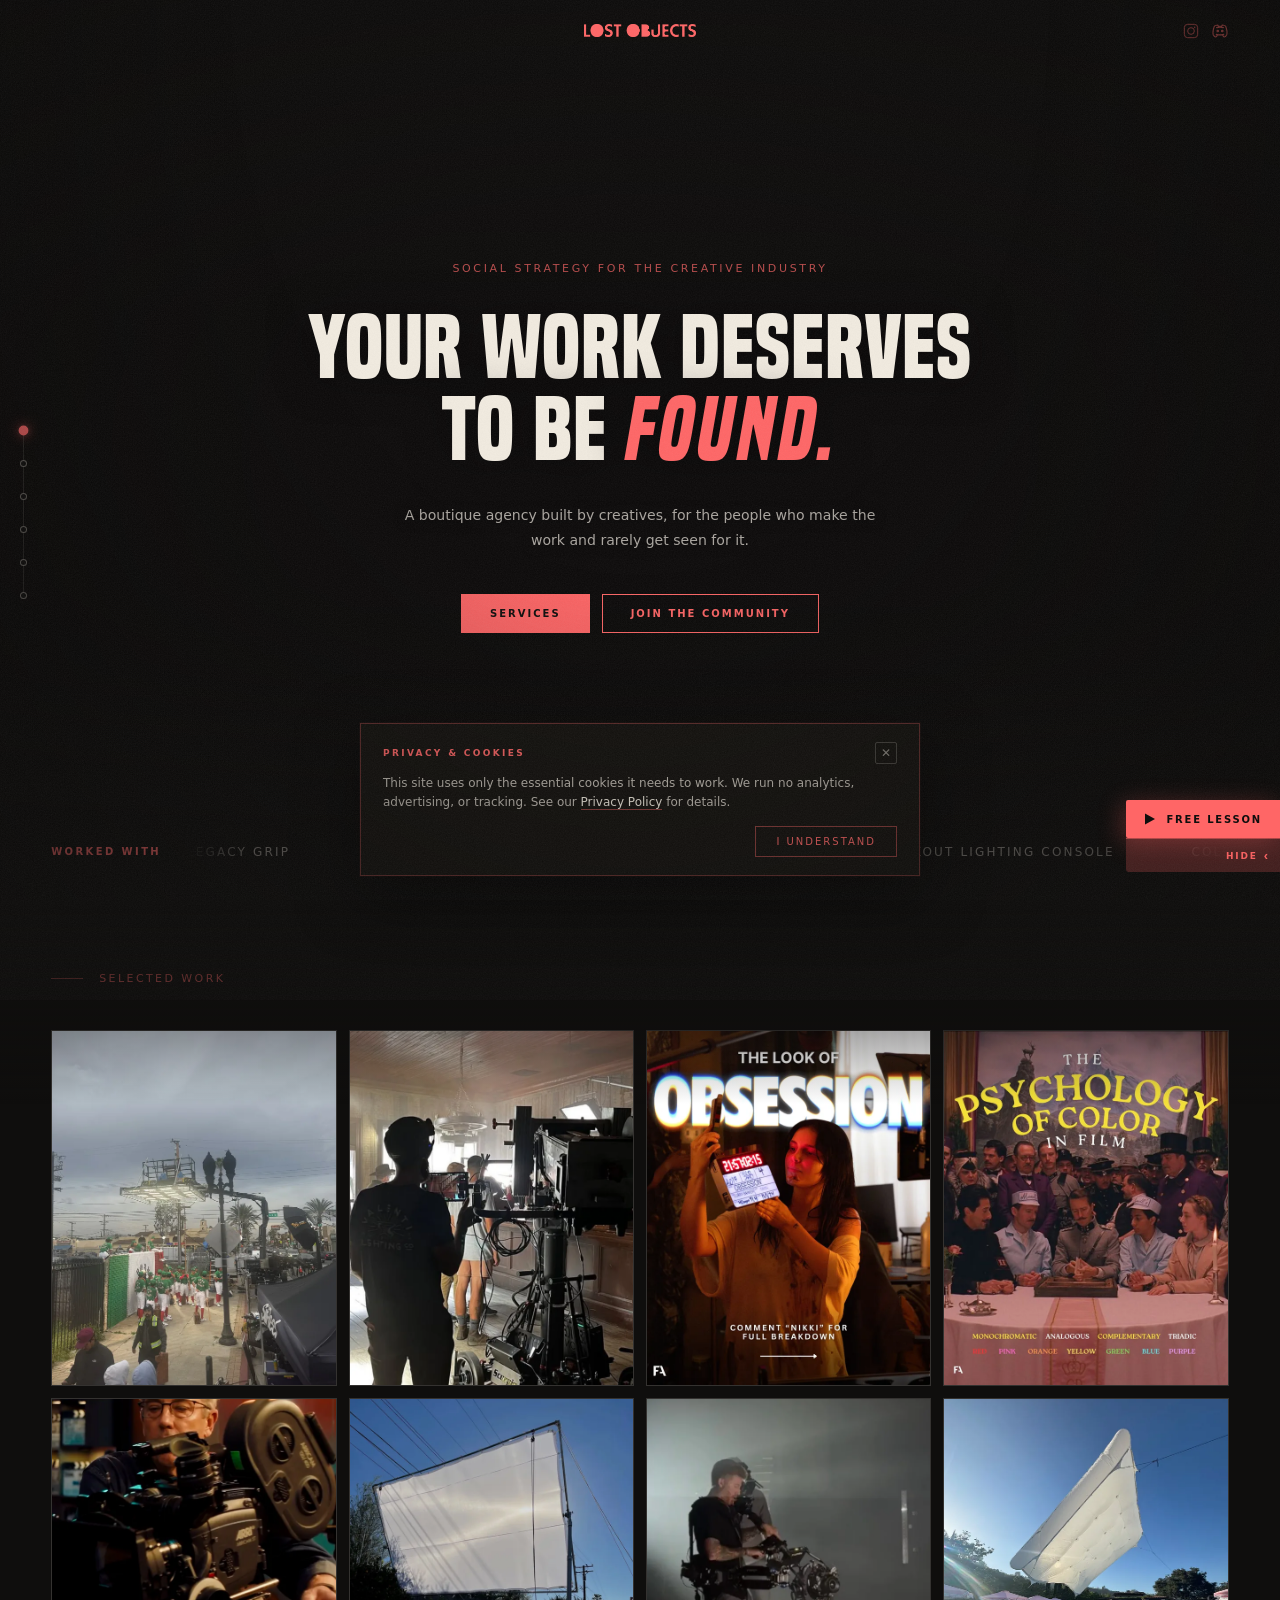
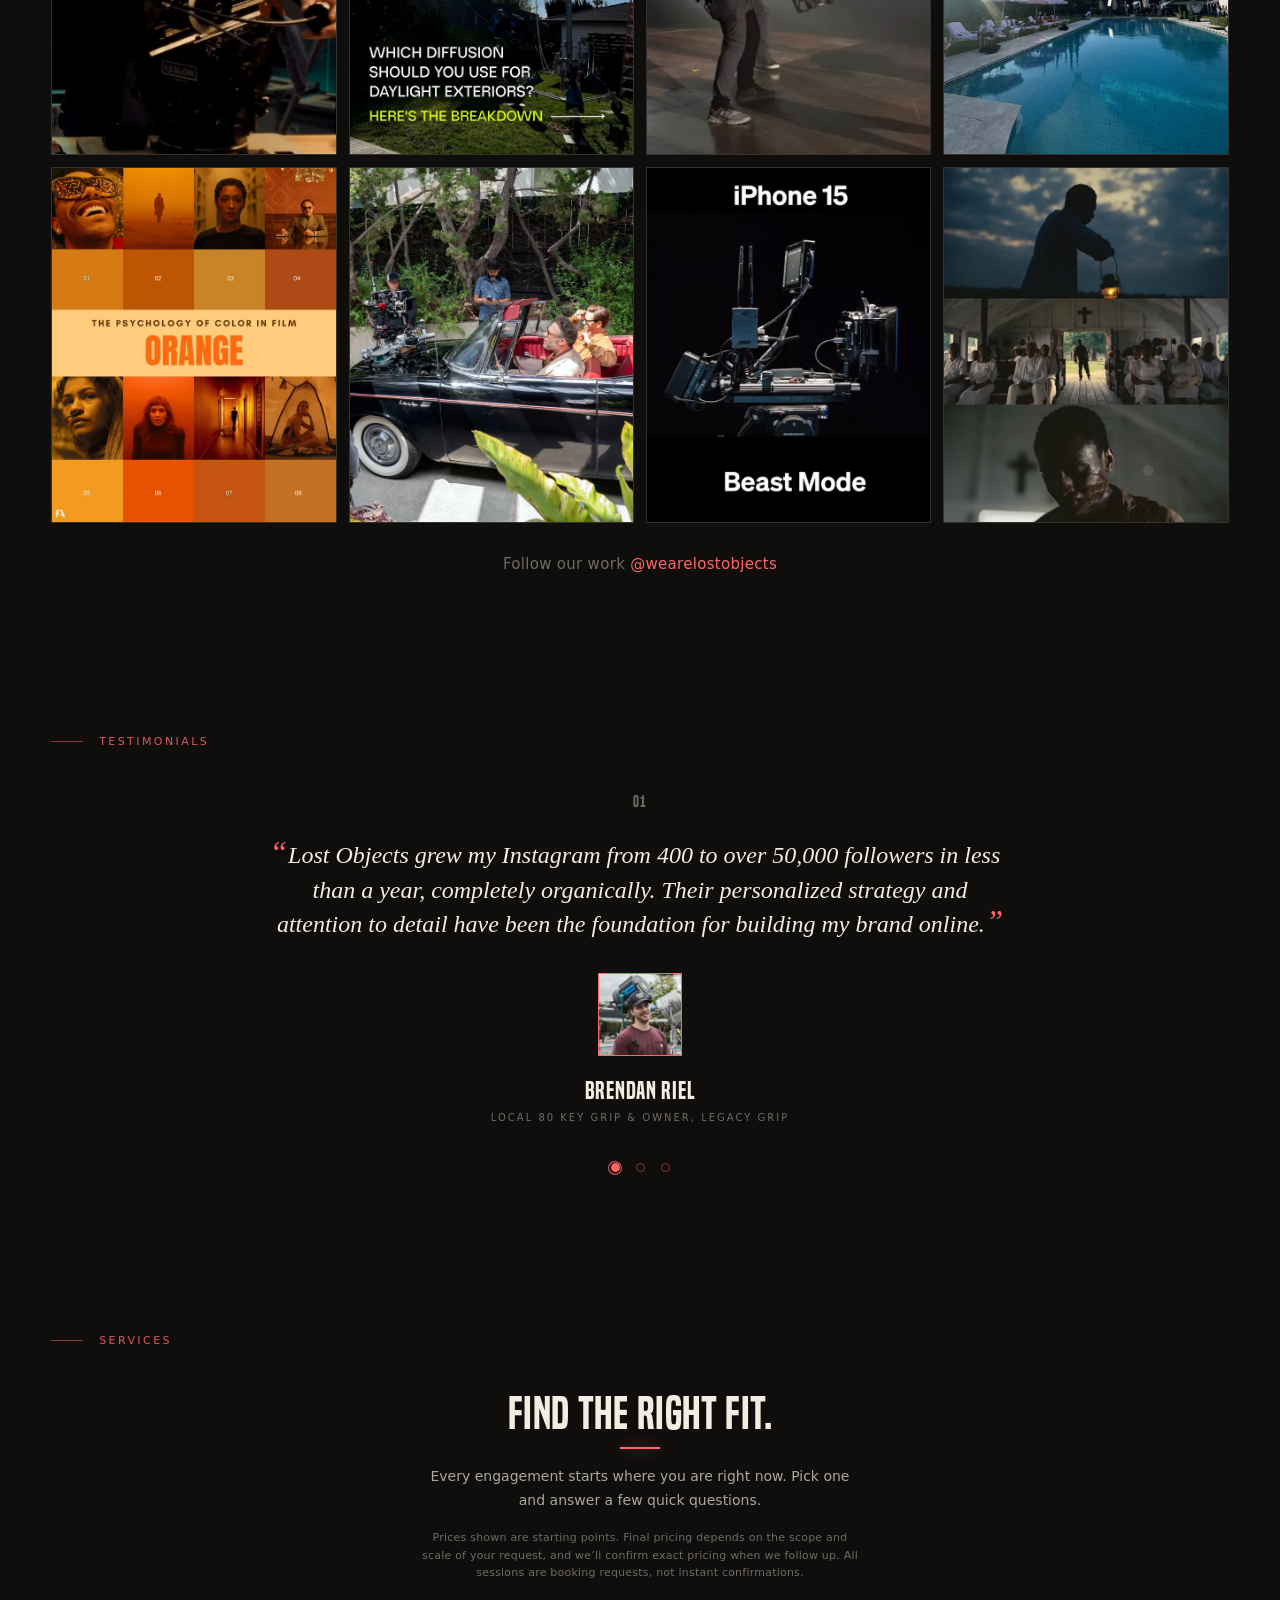
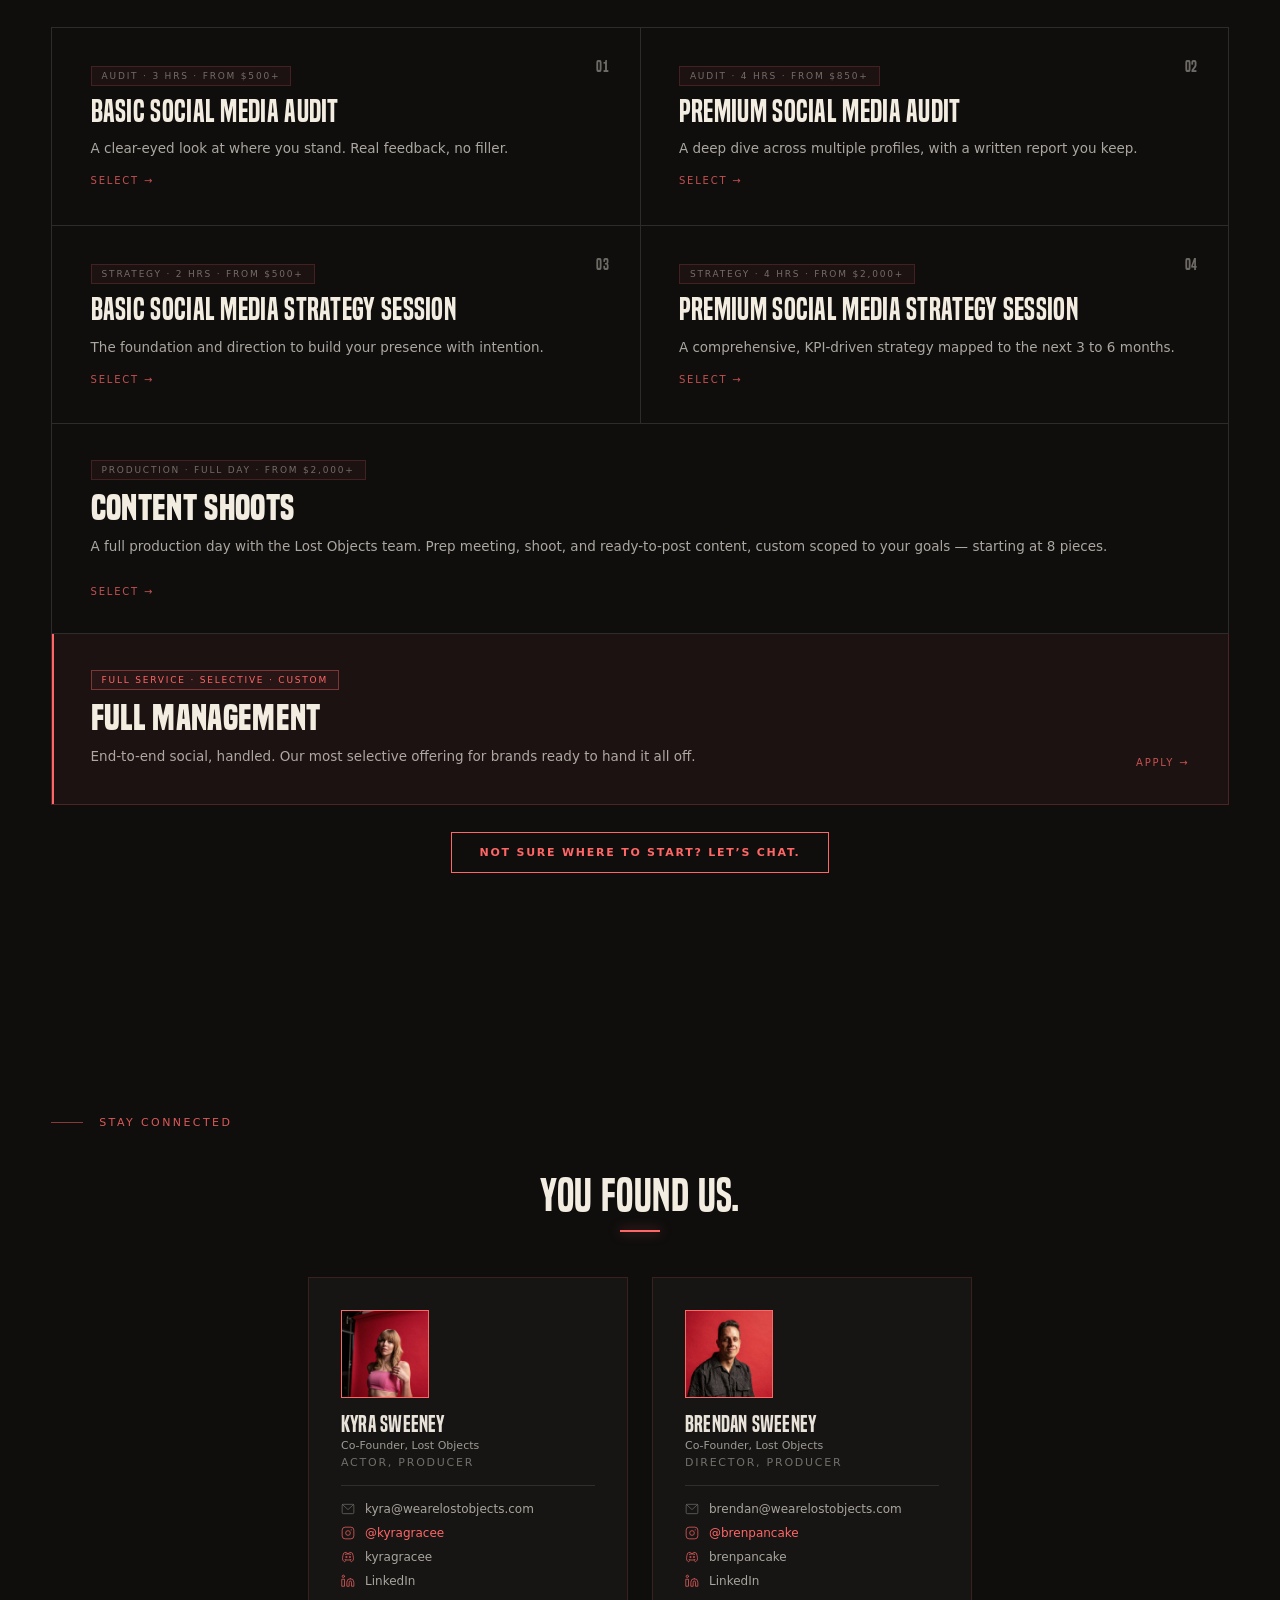
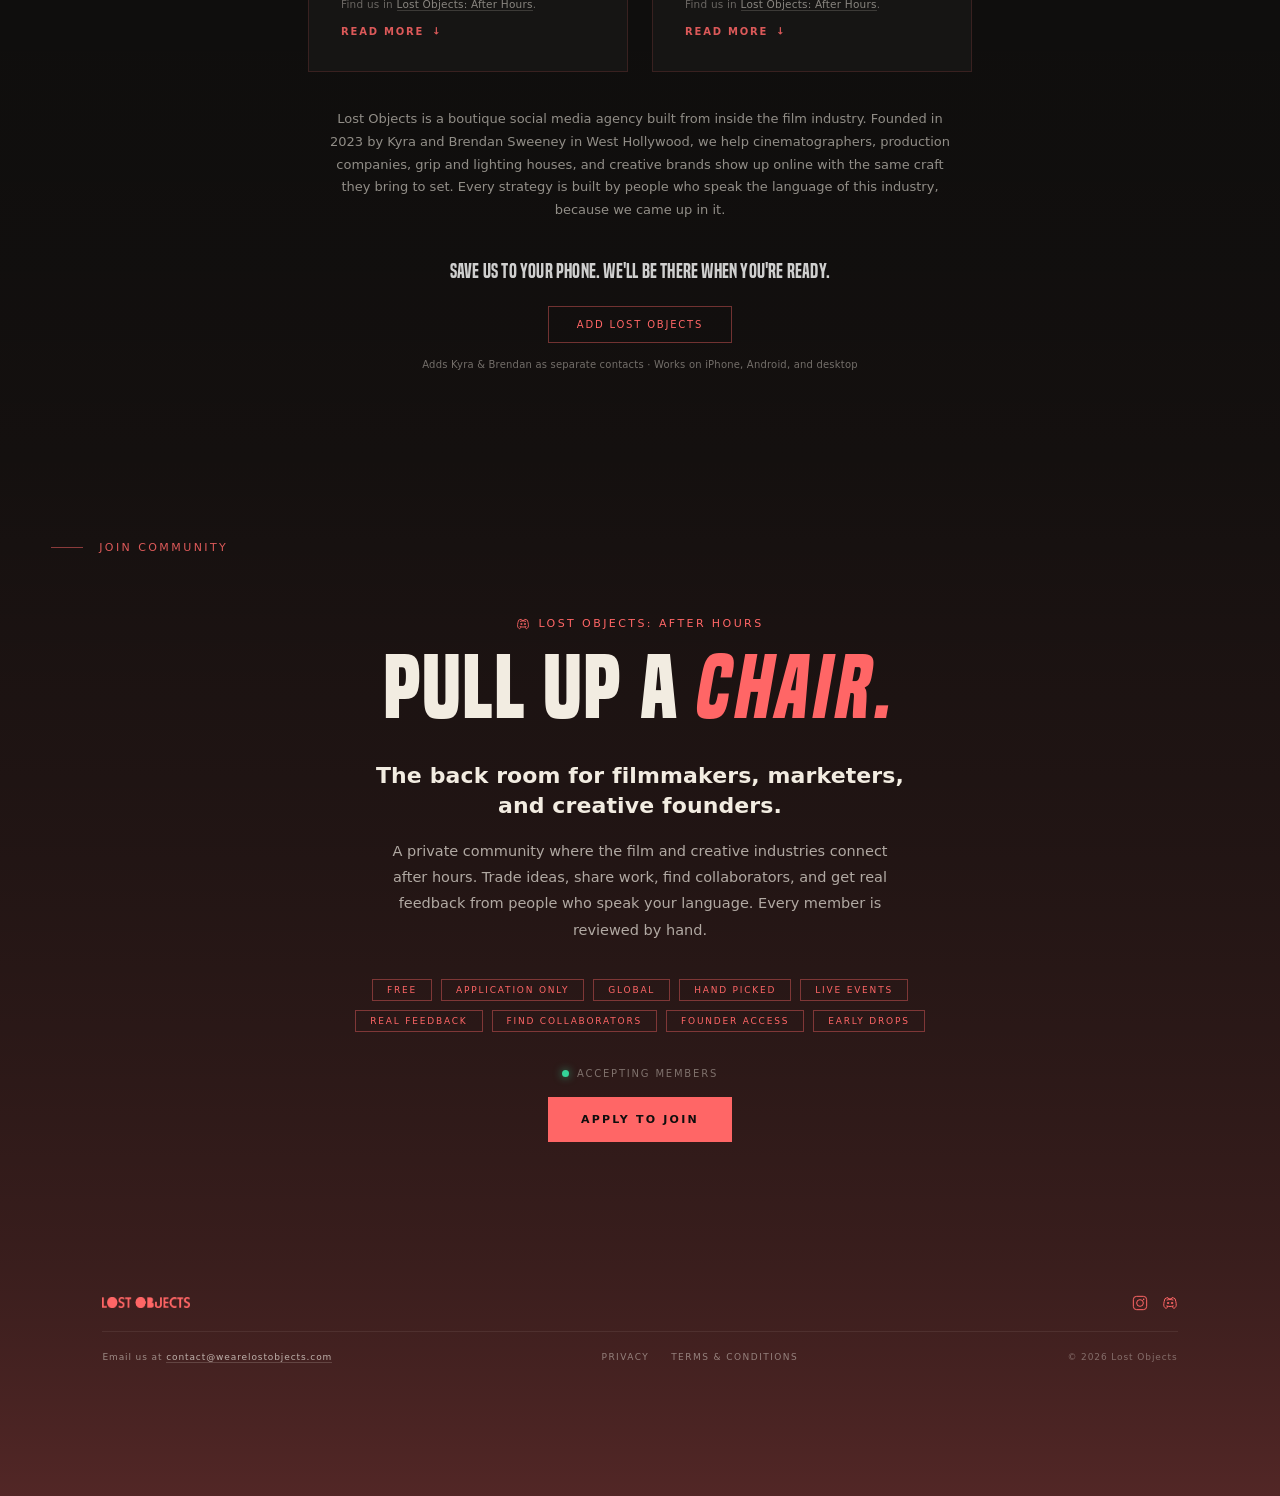
==== commit bec64106: "Add footer hover treatments: coral glow on logo and icons, perceptible link hovers, focus-visible st" ====
--- a/index.html
+++ b/index.html
@@ -2221,6 +2221,10 @@
       color: var(--fg3);
     }
     .fit-opt { color: var(--fg4); letter-spacing: 0.1em; }
+    /* Required marker - the counterpart to .fit-opt's "(optional)". Same
+       span-inside-the-label convention, coral instead of grey, dialled back
+       so it reads as a mark rather than a second word in the label. */
+    .fit-req { color: var(--pink); opacity: 0.7; letter-spacing: 0; }
     .fit-input {
       position: relative;
       z-index: 1;
@@ -2301,6 +2305,70 @@
       border-color: var(--pink);
     }
     .fit-chip input:focus-visible + span { box-shadow: 0 0 0 2px rgba(255,102,102,0.3); }
+    /* Conditional write-in row (referral name / "other" source). Collapsed all
+       the way to display:none so the form's 18px flex gap never leaves a phantom
+       slot, then expanded with the same expo ease + 10px rise the staggered panel
+       reveal uses, so it arrives in the form's motion language.
+       The [hidden] rule is required: .fit-field's author-level display:flex would
+       otherwise beat the UA sheet's [hidden] { display: none } - the same reason
+       .fit-error[hidden] and .fit-success[hidden] exist further down. */
+    .fit-reveal {
+      overflow: hidden;
+      max-height: 0;
+      opacity: 0;
+      transform: translateY(10px);
+      transition: max-height 0.6s cubic-bezier(0.16,1,0.3,1),
+                  opacity 0.5s ease,
+                  transform 0.6s cubic-bezier(0.16,1,0.3,1);
+    }
+    .fit-reveal.is-open { max-height: 160px; opacity: 1; transform: none; }
+    .fit-reveal[hidden] { display: none; }
+    @media (prefers-reduced-motion: reduce) { .fit-reveal { transition: none; } }
+    /* Newsletter opt-in — the same control lead-popup.js already uses
+       (.lo-checkbox: sharp corners, coral fill + CSS-drawn tick when checked),
+       rebuilt on this page's design tokens. The row carries .fit-field as well,
+       so it inherits the staggered reveal for free; .fit-optin only flips that
+       column layout to a row. Fine print follows the .svc-booking-note scale. */
+    .fit-optin {
+      flex-direction: row;
+      align-items: flex-start;
+      gap: 10px;
+      cursor: pointer;
+    }
+    .fit-checkbox {
+      width: 15px;
+      height: 15px;
+      min-width: 15px;
+      margin-top: 1px;
+      background: var(--bg);
+      border: 1px solid var(--fg4);
+      border-radius: 0;
+      appearance: none;
+      -webkit-appearance: none;
+      position: relative;
+      cursor: pointer;
+      flex-shrink: 0;
+      transition: background 0.2s ease, border-color 0.2s ease;
+    }
+    .fit-optin:hover .fit-checkbox { border-color: rgba(255,102,102,0.5); }
+    .fit-checkbox:checked { background: var(--pink); border-color: var(--pink); }
+    .fit-checkbox:checked::after {
+      content: '';
+      position: absolute;
+      top: 2px; left: 4px;
+      width: 4px; height: 7px;
+      border: 1.5px solid var(--bg);
+      border-top: none; border-left: none;
+      transform: rotate(40deg);
+    }
+    .fit-checkbox:focus-visible { outline: none; box-shadow: 0 0 0 2px rgba(255,102,102,0.3); }
+    .fit-optin-text {
+      font-size: 11px;
+      font-weight: 300;
+      line-height: 1.6;
+      letter-spacing: 0.02em;
+      color: var(--fg3);
+    }
     .fit-error { font-size: 12px; color: var(--pink); }
     .fit-error[hidden] { display: none; }
 
@@ -2311,7 +2379,10 @@
       align-items: center;
       justify-content: center;
       text-align: center;
-      padding: clamp(48px, 8vh, 96px) clamp(28px, 5vw, 56px);
+      /* Bottom inset is deliberately tighter than the top: the last thing on
+         the screen is a full-width bar whose own border closes it off, so the
+         symmetric padding left the panel trailing off into empty space. */
+      padding: clamp(48px, 8vh, 96px) clamp(28px, 5vw, 56px) clamp(26px, 3.5vh, 44px);
       min-height: clamp(320px, 48vh, 460px);
     }
     .fit-success[hidden] { display: none; }
@@ -2335,67 +2406,163 @@
       max-width: 52ch;
       margin: 0 auto;
     }
-    /* Hairline between the two beats: (1) request received, (2) community invite */
+    /* Transition line — hands the screen over to the two bars below. Same body
+       copy treatment as .fit-success-line, stepped up a size and to full-strength
+       --fg so it leads rather than trails the confirmation. */
+    .fit-success-cue {
+      font-family: var(--sans);
+      font-size: clamp(15px, 1.6vw, 18px);
+      font-weight: 400;
+      line-height: 1.6;
+      color: var(--fg);
+      max-width: 52ch;
+      margin: clamp(14px, 2.2vh, 22px) auto 0;
+    }
+    /* Hairline between the beats: (1) request received, (2) the free lesson,
+       (3) the community invite */
     .fit-success-divider {
       width: 64px;
       height: 1px;
       background: var(--fg4);
       margin: clamp(26px, 4.5vh, 40px) auto;
     }
-    .fit-success-invite {
+    /* ── Offer bars ────────────────────────────────────────────────────
+       The two closing offers (free lesson, After Hours) are the same
+       component, so they read as a matched pair. Built on the services
+       section's full-width row pattern (.svc-premium-plain): hairline rules,
+       coral tag chip, .svc-select affordance, and the same hover response.
+       Each bar is an <a>, so the whole row is the hit area with no JS. */
+    .fit-offers {
+      display: grid;
+      /* Equal-height rows: both bars take the height of the taller one at
+         every width, which is what makes them read as twins rather than as
+         two similar blocks. */
+      grid-auto-rows: 1fr;
+      width: 100%;
+    }
+    .fit-offer {
+      position: relative;
+      display: flex;
+      align-items: stretch;
+      width: 100%;
+      text-align: left;
+      background: var(--bg);
+      border-top: 1px solid var(--fg4);
+      border-bottom: 1px solid var(--fg4);
+      font-family: var(--sans);
+      cursor: pointer;
+      transition: background 0.25s ease, border-color 0.25s ease, box-shadow 0.25s ease;
+    }
+    /* The pair shares ONE hairline between them, the way the stacked service
+       rows do. The seam is drawn by the first bar's bottom border, so the
+       second bar's top border is transparent rather than absent: it still
+       occupies 1px, which keeps both boxes exactly the same height, and it
+       still turns coral on hover, which keeps the hover symmetric. (A
+       negative margin also merges the seam, but makes the overlapping bar
+       1px taller than its twin.) */
+    .fit-offer + .fit-offer { border-top-color: transparent; }
+    /* Same response as .svc-premium-plain:hover — lift to --bg2, coral keyline,
+       the 22px/0.16 coral glow — except the keyline lands on the real top/bottom
+       borders instead of an inset ring, which would box the bar back up. */
+    .fit-offer:hover,
+    .fit-offer:focus-visible {
+      background: var(--bg2);
+      border-color: var(--pink);
+      box-shadow: 0 0 22px rgba(255,102,102,0.16);
+      z-index: 2;
+      outline: none;
+    }
+    .fit-offer:hover .fit-offer-title,
+    .fit-offer:focus-visible .fit-offer-title { color: var(--pink); }
+    .fit-offer:hover .svc-select,
+    .fit-offer:focus-visible .svc-select { opacity: 1; }
+
+    /* Icon plate. The glyph inherits currentColor (unlike the header/footer
+       icons, which hardcode the coral) so it can respond to the bar's hover.
+       The divider rule echoes .svc-panel-left's border-right. */
+    /* Sized to the glyph itself plus the bar's left inset — no fixed plate
+       and no divider rule, so the bar reads as one continuous surface and the
+       copy sits close to the icon. */
+    .fit-offer-icon {
+      flex: 0 0 auto;
+      display: flex;
+      align-items: center;
+      justify-content: center;
+      align-self: center;
+      padding-left: clamp(24px, 3vw, 40px);
+      color: var(--pink);
+      transition: filter 0.25s ease;
+    }
+    .fit-offer-icon svg {
+      display: block;
+      width: clamp(34px, 3.6vw, 46px);
+      height: auto;
+    }
+    /* Glyph-shaped coral glow on hover — the .ah-kicker convention, which is
+       the house treatment for line icons that have no box to cast from. */
+    .fit-offer:hover .fit-offer-icon,
+    .fit-offer:focus-visible .fit-offer-icon {
+      filter: drop-shadow(0 0 9px rgba(255,102,102,0.5)) drop-shadow(0 0 3px rgba(255,102,102,0.4));
+    }
+
+    .fit-offer-main {
+      flex: 1 1 auto;
+      min-width: 0;
       display: flex;
       flex-direction: column;
-      align-items: center;
-      max-width: 48ch;
-      margin: 0 auto;
-    }
-    .fit-success-eyebrow {
-      display: inline-flex;
-      align-items: center;
-      gap: 8px;
-      font-family: var(--sans);
+      align-items: flex-start;
+      gap: 11px;
+      padding: clamp(20px, 2.2vw, 28px) clamp(24px, 3vw, 40px);
+      /* Left side is only the gap to the icon, not a full inset. */
+      padding-left: clamp(16px, 1.8vw, 24px);
+    }
+    .fit-offer-title {
+      font-family: var(--display);
+      font-size: clamp(21px, 2.3vw, 32px);
+      font-weight: 700;
+      letter-spacing: 0.01em;
+      line-height: 1.0;
+      text-transform: uppercase;
+      color: var(--fg);
+      transition: color 0.25s ease;
+    }
+    /* Metadata / fine-print line — the .svc-panel-price scale. */
+    .fit-offer-meta {
       font-size: 10px;
       font-weight: 600;
-      letter-spacing: 0.22em;
+      letter-spacing: 0.16em;
+      line-height: 1.6;
       text-transform: uppercase;
-      color: var(--pink);
-      margin-bottom: 14px;
-    }
-    .fit-success-eyebrow svg { flex-shrink: 0; }
-    .fit-success-hook {
-      font-family: var(--sans);
-      font-size: clamp(13px, 1.3vw, 15px);
+      color: var(--fg3);
+    }
+    .fit-offer-copy {
+      font-size: 13.5px;
       font-weight: 300;
       line-height: 1.7;
       color: var(--fg2);
-      margin-bottom: clamp(22px, 3.5vh, 30px);
-    }
-    .fit-success-note {
-      font-family: var(--sans);
-      font-size: 9px;
-      font-weight: 500;
-      letter-spacing: 0.18em;
-      text-transform: uppercase;
-      color: var(--fg3);
-      margin-top: 16px;
-    }
-    .fit-success-cta {
-      display: inline-flex; align-items: center; justify-content: center;
-      font-family: var(--sans);
-      font-size: 11px; font-weight: 600;
-      letter-spacing: 0.2em; text-transform: uppercase;
-      color: var(--bg);
-      background: var(--pink);
-      border: 1px solid var(--pink);
-      padding: 15px 32px;
-      cursor: pointer;
-      transition: box-shadow 0.25s ease, filter 0.25s ease;
-    }
-    .fit-success-cta:hover {
-      filter: brightness(1.06);
-      box-shadow: 0 0 32px rgba(255,102,102,0.5), 0 0 10px rgba(255,102,102,0.4);
-    }
-
+      max-width: 52ch;
+    }
+    /* The action reuses .svc-select outright — its margin-top:auto pins it to
+       the bottom of the column exactly as it does in the service rows. */
+
+    /* Mobile: both bars stack identically — icon at the top left, copy below,
+       still full-width with the same hairlines. Rows size naturally once
+       stacked, so the equal-height grid is switched off. */
+    @media (max-width: 768px) {
+      .fit-offers { grid-auto-rows: auto; }
+      .fit-offer { flex-direction: column; align-items: stretch; }
+      .fit-offer-icon {
+        align-self: flex-start;
+        justify-content: flex-start;
+        padding: clamp(20px, 5vw, 26px) clamp(24px, 6vw, 40px) 0;
+      }
+      .fit-offer-icon svg { width: 38px; }
+      .fit-offer-main {
+        padding-top: clamp(14px, 3.5vw, 18px);
+        /* Stacked, so the copy lines up under the icon at the full inset. */
+        padding-left: clamp(24px, 6vw, 40px);
+      }
+    }
 
     /* CONTACT CARD */
     .vcard-section {
@@ -2813,18 +2980,75 @@
     .foot-ig {
       display: flex;
       align-items: center;
-      color: rgba(232,226,217,0.5);
-      transition: color 0.2s;
-    }
-    .foot-ig:hover { color: var(--pink); }
+    }
+    /* Footer marks — the .ah-kicker treatment from lo-game.js: a glyph-shaped
+       coral drop-shadow rather than box-shadow, because none of these have a
+       fill or border to cast a rectangle from (the wordmark is an RGBA PNG and
+       the icons are open SVG strokes). Scaled down from the chip's 10px/3px to
+       8px/3px so the glow reads on an 11px wordmark and 16px icons without
+       blooming. Resting appearance is deliberately untouched.
+
+       NOTE: .foot-ig had `color` + `transition: color` and a
+       `:hover { color: var(--pink) }` rule that could never do anything — both
+       footer SVGs hardcode stroke/fill="#FF6666" and contain no currentColor,
+       and the anchors hold no text, so nothing consumed the colour. That dead
+       pair is removed rather than left next to a working hover. */
+    .foot-logo,
+    .foot-ig { transition: filter 0.25s ease; }
+    .foot-logo:hover,
+    .foot-logo:focus-visible,
+    .foot-ig:hover,
+    .foot-ig:focus-visible {
+      filter: brightness(1.12)
+              drop-shadow(0 0 8px rgba(255,102,102,0.55))
+              drop-shadow(0 0 3px rgba(255,102,102,0.45));
+    }
+    /* Keyboard focus gets the same glow instead of the UA ring. */
+    .foot-logo:focus-visible,
+    .foot-ig:focus-visible { outline: none; }
+    /* No hover on touch — don't leave the glow stuck after a tap. */
+    @media (hover: none) {
+      .foot-logo:hover, .foot-ig:hover { filter: none; }
+    }
     .foot-social { display: flex; align-items: center; gap: 14px; }
     .foot-bot { display: flex; justify-content: space-between; align-items: center; flex-wrap: wrap; gap: 16px; padding-top: 20px; }
     .foot-email { font-size: 9px; letter-spacing: 0.1em; color: rgba(232,226,217,0.55); }
-    .foot-mail-lnk { color: rgba(232,226,217,0.75); border-bottom: none; transition: color 0.2s; }
-    .foot-mail-lnk:hover { color: var(--pink); }
+    /* Email address — an inline link inside a sentence, so it follows the
+       .vcard-dc-note a convention: a faint resting rule underneath so it reads
+       as a link before you touch it (it had `border-bottom: none`, which is why
+       it looked like plain text), brightening to coral on hover. The coral hover
+       itself is unchanged. */
+    .foot-mail-lnk {
+      color: rgba(232,226,217,0.75);
+      border-bottom: 1px solid rgba(232,226,217,0.18);
+      transition: color 0.2s, border-color 0.2s;
+    }
+    .foot-mail-lnk:hover,
+    .foot-mail-lnk:focus-visible {
+      color: var(--pink);
+      border-bottom-color: rgba(255,102,102,0.5);
+      outline: none;
+    }
     .foot-legal { display: flex; gap: 22px; flex-wrap: wrap; }
-    .foot-lnk { font-size: 9px; letter-spacing: 0.16em; text-transform: uppercase; color: rgba(232,226,217,0.5); transition: color 0.2s; }
-    .foot-lnk:hover { color: var(--fg2); }
+    /* Privacy / Terms — standalone uppercase micro-labels, the same shape as
+       .vcard-bio-meta-link, so they take that convention: coral plus a
+       3px-offset underline on hover. The old rule only lifted the cream from
+       0.5 to 0.72 alpha, a change too small to register as a response. Resting
+       state stays bare: a permanent underline on a legal row would shout. */
+    .foot-lnk {
+      font-size: 9px;
+      letter-spacing: 0.16em;
+      text-transform: uppercase;
+      color: rgba(232,226,217,0.5);
+      transition: color 0.2s;
+    }
+    .foot-lnk:hover,
+    .foot-lnk:focus-visible {
+      color: var(--pink);
+      text-decoration: underline;
+      text-underline-offset: 3px;
+      outline: none;
+    }
     .foot-copy { font-size: 9px; letter-spacing: 0.1em; color: rgba(232,226,217,0.4); }
 
     /* REVEAL ANIMATION */
@@ -3823,11 +4047,11 @@
         <form class="fit-form" id="fitForm" novalidate>
           <input type="hidden" name="service" id="fitService" value="" />
           <div class="fit-field">
-            <label class="fit-label" for="fit-name">Your name</label>
+            <label class="fit-label" for="fit-name">Your name <span class="fit-req">*</span></label>
             <input class="fit-input" type="text" id="fit-name" name="name" placeholder="First and last name" autocomplete="name" />
           </div>
           <div class="fit-field">
-            <label class="fit-label" for="fit-email">Email</label>
+            <label class="fit-label" for="fit-email">Email <span class="fit-req">*</span></label>
             <input class="fit-input" type="email" id="fit-email" name="email" placeholder="Email address" autocomplete="email" />
           </div>
           <div id="fitDynamic"></div>
@@ -3835,6 +4059,42 @@
             <label class="fit-label" for="fit-message">Anything else <span class="fit-opt">(optional)</span></label>
             <textarea class="fit-input fit-textarea" id="fit-message" name="message" placeholder="Tell us a little more" rows="2"></textarea>
           </div>
+          <!-- Attribution - asked on all seven services, so it lives in the static
+               markup next to name/email rather than in #fitDynamic. Single-select
+               via the same coral chip-group convention buildFields() renders for a
+               { type:'radio' } field. -->
+          <div class="fit-field">
+            <label class="fit-label" id="fitHeardLabel">How did you hear about us? <span class="fit-req">*</span></label>
+            <div class="fit-chips" id="fitHeard" role="radiogroup" aria-labelledby="fitHeardLabel">
+              <label class="fit-chip"><input type="radio" name="heard_about" value="Referral" /><span>Referral</span></label>
+              <label class="fit-chip"><input type="radio" name="heard_about" value="A brand or client we've worked with" /><span>A brand or client we&rsquo;ve worked with</span></label>
+              <label class="fit-chip"><input type="radio" name="heard_about" value="Google or search" /><span>Google or search</span></label>
+              <label class="fit-chip"><input type="radio" name="heard_about" value="Instagram" /><span>Instagram</span></label>
+              <label class="fit-chip"><input type="radio" name="heard_about" value="YouTube" /><span>YouTube</span></label>
+              <label class="fit-chip"><input type="radio" name="heard_about" value="TikTok" /><span>TikTok</span></label>
+              <label class="fit-chip"><input type="radio" name="heard_about" value="Industry event" /><span>Industry event</span></label>
+              <label class="fit-chip"><input type="radio" name="heard_about" value="Other" /><span>Other</span></label>
+            </div>
+          </div>
+          <!-- Write-ins: revealed one at a time by the three chips that take one.
+               All post under heard_about_detail; the hidden ones are disabled, so only
+               the live answer is ever in the FormData. -->
+          <div class="fit-field fit-reveal" id="fitHeardReferral" hidden>
+            <label class="fit-label" for="fit-heard-referral">Who sent you?</label>
+            <input class="fit-input" type="text" id="fit-heard-referral" name="heard_about_detail" placeholder="Name or company" disabled />
+          </div>
+          <div class="fit-field fit-reveal" id="fitHeardBrand" hidden>
+            <label class="fit-label" for="fit-heard-brand">Which brand or client? <span class="fit-opt">(optional)</span></label>
+            <input class="fit-input" type="text" id="fit-heard-brand" name="heard_about_detail" placeholder="Name of the brand or client" disabled />
+          </div>
+          <div class="fit-field fit-reveal" id="fitHeardOther" hidden>
+            <label class="fit-label" for="fit-heard-other">Where&rsquo;d you hear about us?</label>
+            <input class="fit-input" type="text" id="fit-heard-other" name="heard_about_detail" placeholder="Tell us where" disabled />
+          </div>
+          <label class="fit-field fit-optin">
+            <input class="fit-checkbox" type="checkbox" id="fitOptIn" name="newsletter" value="yes" />
+            <span class="fit-optin-text">Send me social media insights, updates, and opportunities from Lost Objects.</span>
+          </label>
           <button type="submit" class="fit-submit" id="fitSubmit">Send it.</button>
           <div class="fit-error" id="fitError" hidden></div>
         </form>
@@ -3843,17 +4103,37 @@
     <div class="fit-success" id="fitSuccess" hidden>
       <div class="fit-success-hl">You&rsquo;ve Been <em>Found.</em></div>
       <p class="fit-success-line" id="fitSuccessMsg"></p>
+      <p class="fit-success-cue">Don&rsquo;t wait on us. Two things worth your time:</p>
 
       <div class="fit-success-divider"></div>
 
-      <div class="fit-success-invite">
-        <div class="fit-success-eyebrow">
-          <svg width="14" height="14" viewBox="0 0 24 24" fill="none" stroke="currentColor" stroke-width="1.5" stroke-linecap="round" stroke-linejoin="round" xmlns="http://www.w3.org/2000/svg" aria-hidden="true"><circle cx="9" cy="12" r="1"/><circle cx="15" cy="12" r="1"/><path d="M7.5 7.5c3.5 -1 5.5 -1 9 0"/><path d="M7 16.5c3.5 1 6.5 1 10 0"/><path d="M15.5 17c0 1 1.5 3 2 3c1.5 0 2.833 -1.667 3.5 -3c.667 -1.667 .5 -5.833 -1.5 -11.5c-1.457 -1.015 -3 -1.34 -4.5 -1.5l-.972 1.923a11.913 11.913 0 0 0 -4.053 0l-.975 -1.923c-1.5 .16 -3.043 .485 -4.5 1.5c-2 5.667 -2.167 9.833 -1.5 11.5c.667 1.333 2 3 3.5 3c.5 0 2 -2 2 -3"/></svg>
-          <span>Lost Objects: After Hours</span>
-        </div>
-        <p class="fit-success-hook">Looking for a room full of like-minded creatives? Our private community is free, application-only, and built for the people who make the work &mdash; filmmakers, marketers, and creative entrepreneurs trading ideas after hours.</p>
-        <a href="https://discord.gg/ZqGhVfJu2a" target="_blank" rel="noopener noreferrer" class="fit-success-cta">Apply to join After Hours</a>
-        <p class="fit-success-note">Free to join &middot; Every member hand-picked</p>
+      <!-- The two closing offers, as a matched pair of services-style bars.
+           Each bar is itself the link, so the hit area matches the service rows.
+           No email capture here on purpose — the form above already collected it. -->
+      <div class="fit-offers">
+
+        <a class="fit-offer" href="https://watch.filmmakersacademy.com/programs/instagram-for-filmmakers-your-blueprint-for-success" target="_blank" rel="noopener noreferrer">
+          <span class="fit-offer-icon"><svg viewBox="0 0 24 24" fill="none" xmlns="http://www.w3.org/2000/svg" aria-hidden="true"><rect x="2" y="2" width="20" height="20" rx="5" stroke="currentColor" stroke-width="1.2"/><circle cx="12" cy="12" r="5" stroke="currentColor" stroke-width="1.2"/><circle cx="17.5" cy="6.5" r="1.2" fill="currentColor"/></svg></span>
+          <span class="fit-offer-main">
+            <span class="svc-tag svc-tag-pink">Free seminar</span>
+            <span class="fit-offer-title">Your Blueprint for Success</span>
+            <span class="fit-offer-meta">Live seminar by Kyra &amp; Brendan Sweeney &middot; 47 min</span>
+            <span class="fit-offer-copy">Our B&amp;H Bild Expo keynote on growing organically as a filmmaker &mdash; including the Legacy Grip case study.</span>
+            <span class="svc-select">Watch it now &rarr;</span>
+          </span>
+        </a>
+
+        <a class="fit-offer" href="https://discord.gg/ZqGhVfJu2a" target="_blank" rel="noopener noreferrer">
+          <span class="fit-offer-icon"><svg viewBox="0 0 24 24" fill="none" stroke="currentColor" stroke-width="1.2" stroke-linecap="round" stroke-linejoin="round" xmlns="http://www.w3.org/2000/svg" aria-hidden="true"><circle cx="9" cy="12" r="1"/><circle cx="15" cy="12" r="1"/><path d="M7.5 7.5c3.5 -1 5.5 -1 9 0"/><path d="M7 16.5c3.5 1 6.5 1 10 0"/><path d="M15.5 17c0 1 1.5 3 2 3c1.5 0 2.833 -1.667 3.5 -3c.667 -1.667 .5 -5.833 -1.5 -11.5c-1.457 -1.015 -3 -1.34 -4.5 -1.5l-.972 1.923a11.913 11.913 0 0 0 -4.053 0l-.975 -1.923c-1.5 .16 -3.043 .485 -4.5 1.5c-2 5.667 -2.167 9.833 -1.5 11.5c.667 1.333 2 3 3.5 3c.5 0 2 -2 2 -3"/></svg></span>
+          <span class="fit-offer-main">
+            <span class="svc-tag svc-tag-pink">Lost Objects: After Hours</span>
+            <span class="fit-offer-title">A Room Full of Creatives</span>
+            <span class="fit-offer-meta">Free to join &middot; Every member hand-picked</span>
+            <span class="fit-offer-copy">Our private community is free, application-only, and built for the people who make the work.</span>
+            <span class="svc-select">Apply to join &rarr;</span>
+          </span>
+        </a>
+
       </div>
     </div>
   </div>
@@ -4655,8 +4935,14 @@
         kfd.append('fields[first_name]', name);
         fetch('https://app.convertkit.com/forms/' + KIT_FORM_ID + '/subscriptions', {
           method: 'POST', headers: { 'Accept':'application/json' }, body: kfd
-        }).then(function(){
-          try { localStorage.setItem('lo_signed_up', '1'); } catch (e) {}
+        }).then(function(res){
+          // Only suppress the Free Lesson popup when Kit ACTUALLY accepted the
+          // subscribe. A 4xx/5xx still RESOLVES the promise, so treating any
+          // response as success would hide the popup from someone who never
+          // made it onto the list. Mirrors lead-popup.js's own if (res.ok).
+          if (res && res.ok) {
+            try { localStorage.setItem('lo_signed_up', '1'); } catch (e) {}
+          }
         }).catch(function(){});
       } catch (e) {}
     }
@@ -4768,6 +5054,7 @@
     const successMsg  = document.getElementById('fitSuccessMsg');
     const errorEl     = document.getElementById('fitError');
     const submitBtn   = document.getElementById('fitSubmit');
+    const optInEl     = document.getElementById('fitOptIn');
     const triggers    = section.querySelectorAll('[data-service]');
     let activeService = null;
 
@@ -4797,7 +5084,7 @@
     //    has bloomed, so the content feels like it assembles itself. ──
     function staggerTargets(){
       return Array.prototype.slice.call(
-        detail.querySelectorAll('.svc-incl li, .fit-field, .fit-submit')
+        detail.querySelectorAll('.svc-incl li, .fit-field:not(.fit-reveal), .fit-submit')
       );
     }
     function prepStagger(){
@@ -5080,6 +5367,57 @@
 
     function showError(msg){ errorEl.textContent = msg; errorEl.hidden = false; }
 
+    // -- Attribution write-ins --
+    // Three of the chips reveal a text input, and only ever one at a time: the
+    // change handler opens the picked value's row and closes every other, which
+    // clears AND disables it, so a stale answer can never ride along in the
+    // payload. Keyed by radio value, so adding a chip here is the whole change.
+    const heardGroup = document.getElementById('fitHeard');
+    const heardWraps = {
+      'Referral':                            document.getElementById('fitHeardReferral'),
+      "A brand or client we've worked with": document.getElementById('fitHeardBrand'),
+      'Other':                               document.getElementById('fitHeardOther')
+    };
+
+    function openReveal(wrap){
+      if (!wrap) return;
+      const inp = wrap.querySelector('.fit-input');
+      if (inp) inp.disabled = false;
+      wrap.hidden = false;
+      if (reduceMotion.matches) { wrap.classList.add('is-open'); return; }
+      void wrap.offsetHeight; // reflow, so the collapsed state is the transition's start
+      requestAnimationFrame(function(){ wrap.classList.add('is-open'); });
+    }
+    function closeReveal(wrap, immediate){
+      if (!wrap || wrap.hidden) return;
+      const inp = wrap.querySelector('.fit-input');
+      if (inp) { inp.value = ''; inp.disabled = true; }
+      wrap.classList.remove('is-open');
+      if (immediate || reduceMotion.matches) { wrap.hidden = true; return; }
+      // Re-hide only once the collapse has played out, and only if it wasn't
+      // re-opened in the meantime.
+      window.setTimeout(function(){
+        if (!wrap.classList.contains('is-open')) wrap.hidden = true;
+      }, 600);
+    }
+
+    if (heardGroup) {
+      heardGroup.addEventListener('change', function(e){
+        if (!e.target || e.target.name !== 'heard_about') return;
+        const picked = e.target.value;
+        // Strictly one row on screen at a time. When another row is taking the
+        // slot, the outgoing one leaves at once instead of collapsing underneath
+        // it — otherwise both sit in the form together for the whole 600ms
+        // collapse, and their heights fight over the space. Stepping down to a
+        // plain option still gets the graceful collapse, since nothing replaces it.
+        const replacing = !!heardWraps[picked];
+        Object.keys(heardWraps).forEach(function(key){
+          if (key === picked) openReveal(heardWraps[key]);
+          else closeReveal(heardWraps[key], replacing);
+        });
+      });
+    }
+
     // Submit — FormData(form) captures the hidden "service" field, name, email,
     // every dynamic field, the checkbox chips, and the optional message by their
     // name attributes, and POSTs to the original Formspree endpoint unchanged.
@@ -5090,19 +5428,36 @@
       const name    = nameEl.value.trim();
       const email   = emailEl.value.trim();
 
+      // The three required fields - everything else on the form stays optional.
+      const heardEl = form.querySelector('input[name="heard_about"]:checked');
+
       errorEl.hidden = true;
       if (!name) { showError('Please add your name.'); return; }
       if (!email || !emailEl.checkValidity()) { showError('Please add a valid email.'); return; }
+      if (!heardEl) { showError('Please let us know how you heard about us.'); return; }
 
       submitBtn.textContent = 'Sending...';
       submitBtn.disabled = true;
 
+      const optIn = !!(optInEl && optInEl.checked);
       const fd = new FormData(form);
+      // Record opt-in status on every lead. An unchecked box posts nothing of
+      // its own, so set the value explicitly for both states (set() also
+      // collapses the checked box's own 'yes' entry, so it never doubles up).
+      fd.set('newsletter', optIn ? 'yes' : 'no');
+      // heard_about rides along on the radio's own name attribute. Its write-in
+      // goes under a fixed key for both states, same reasoning as newsletter above,
+      // so every lead lands with the same shape whether or not one applied.
+      const heardWrap  = heardWraps[heardEl.value];
+      const heardInput = heardWrap ? heardWrap.querySelector('.fit-input') : null;
+      fd.set('heard_about_detail', heardInput ? heardInput.value.trim() : '');
 
       try {
         const res = await fetch(FORMSPREE, { method:'POST', body:fd, headers:{ 'Accept':'application/json' } });
         if (res.ok) {
-          subscribeKit(name, email);
+          // Kit is opt-in only — Formspree always receives the lead, but nobody
+          // joins the mailing list unless they ticked the box.
+          if (optIn) subscribeKit(name, email);
           var svc = serviceFld.value;
           var scfg = SERVICES[svc];
           if (scfg && scfg.confirm) {
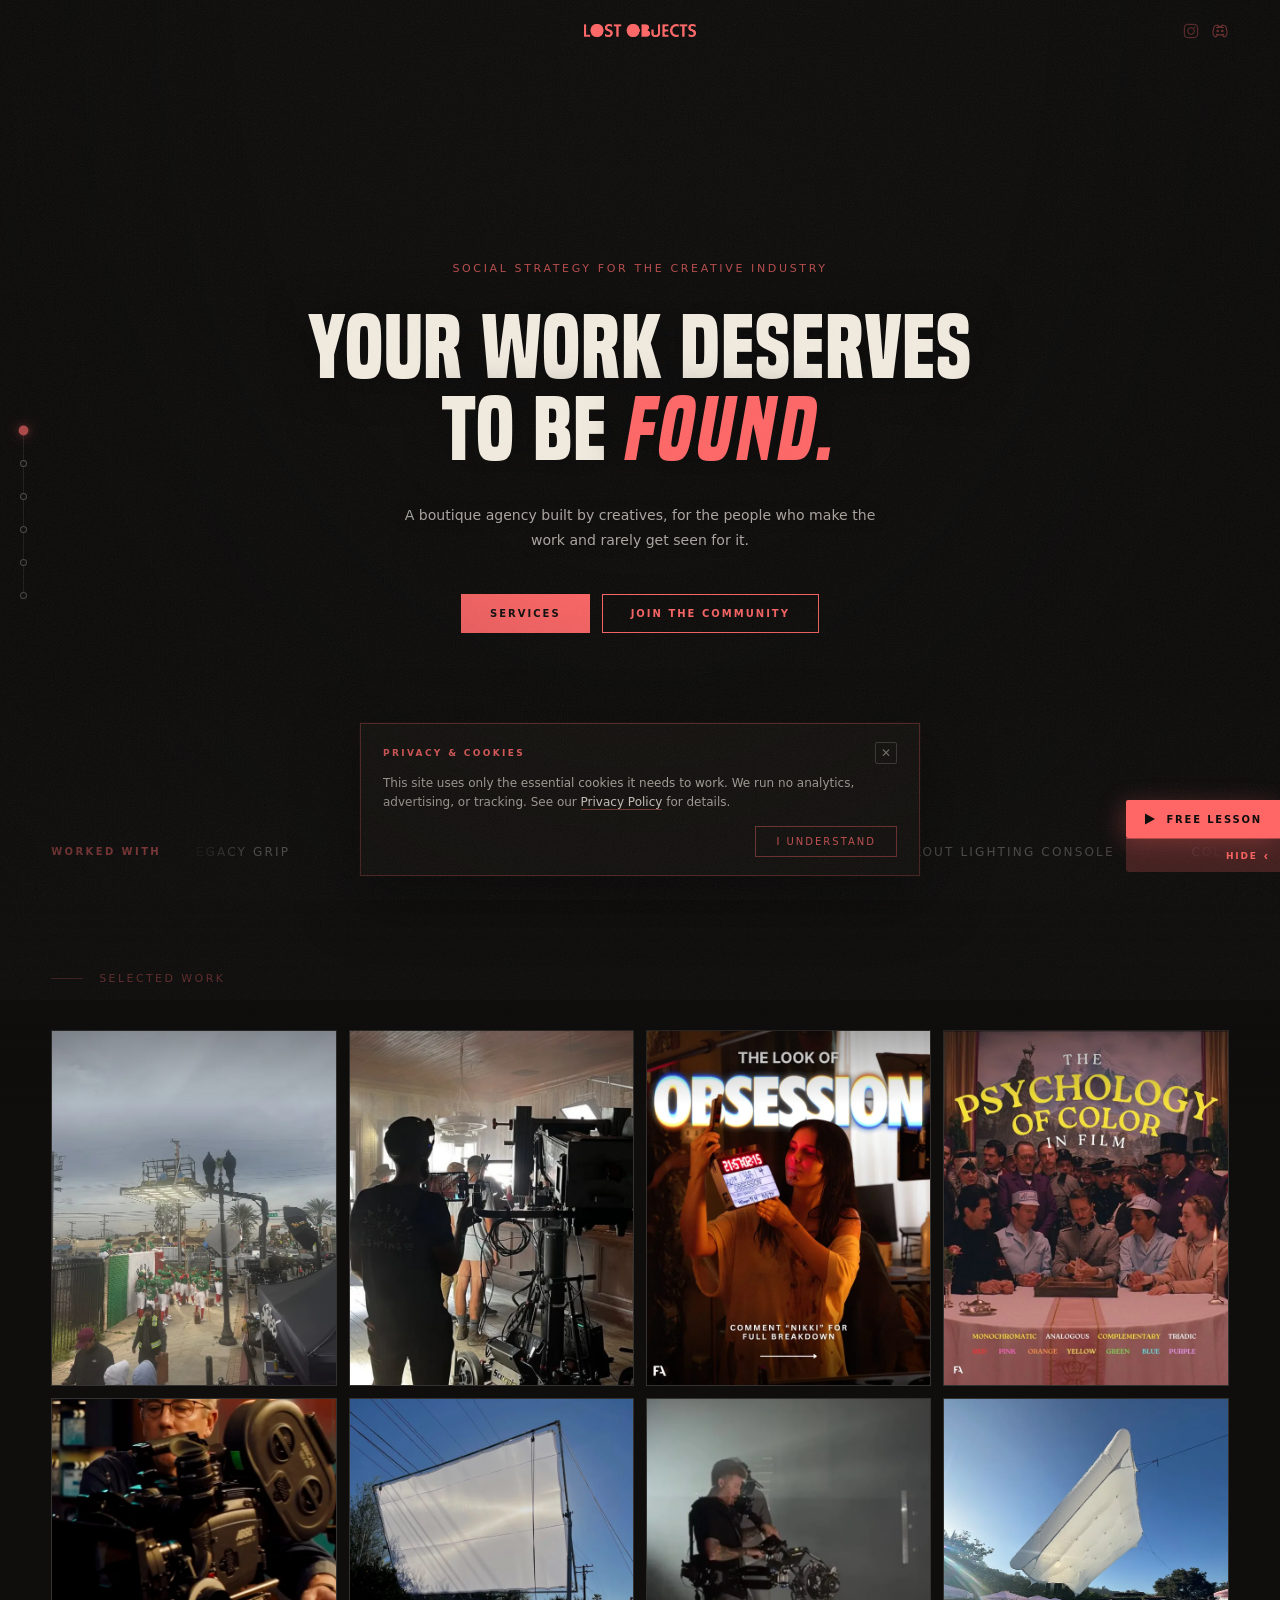
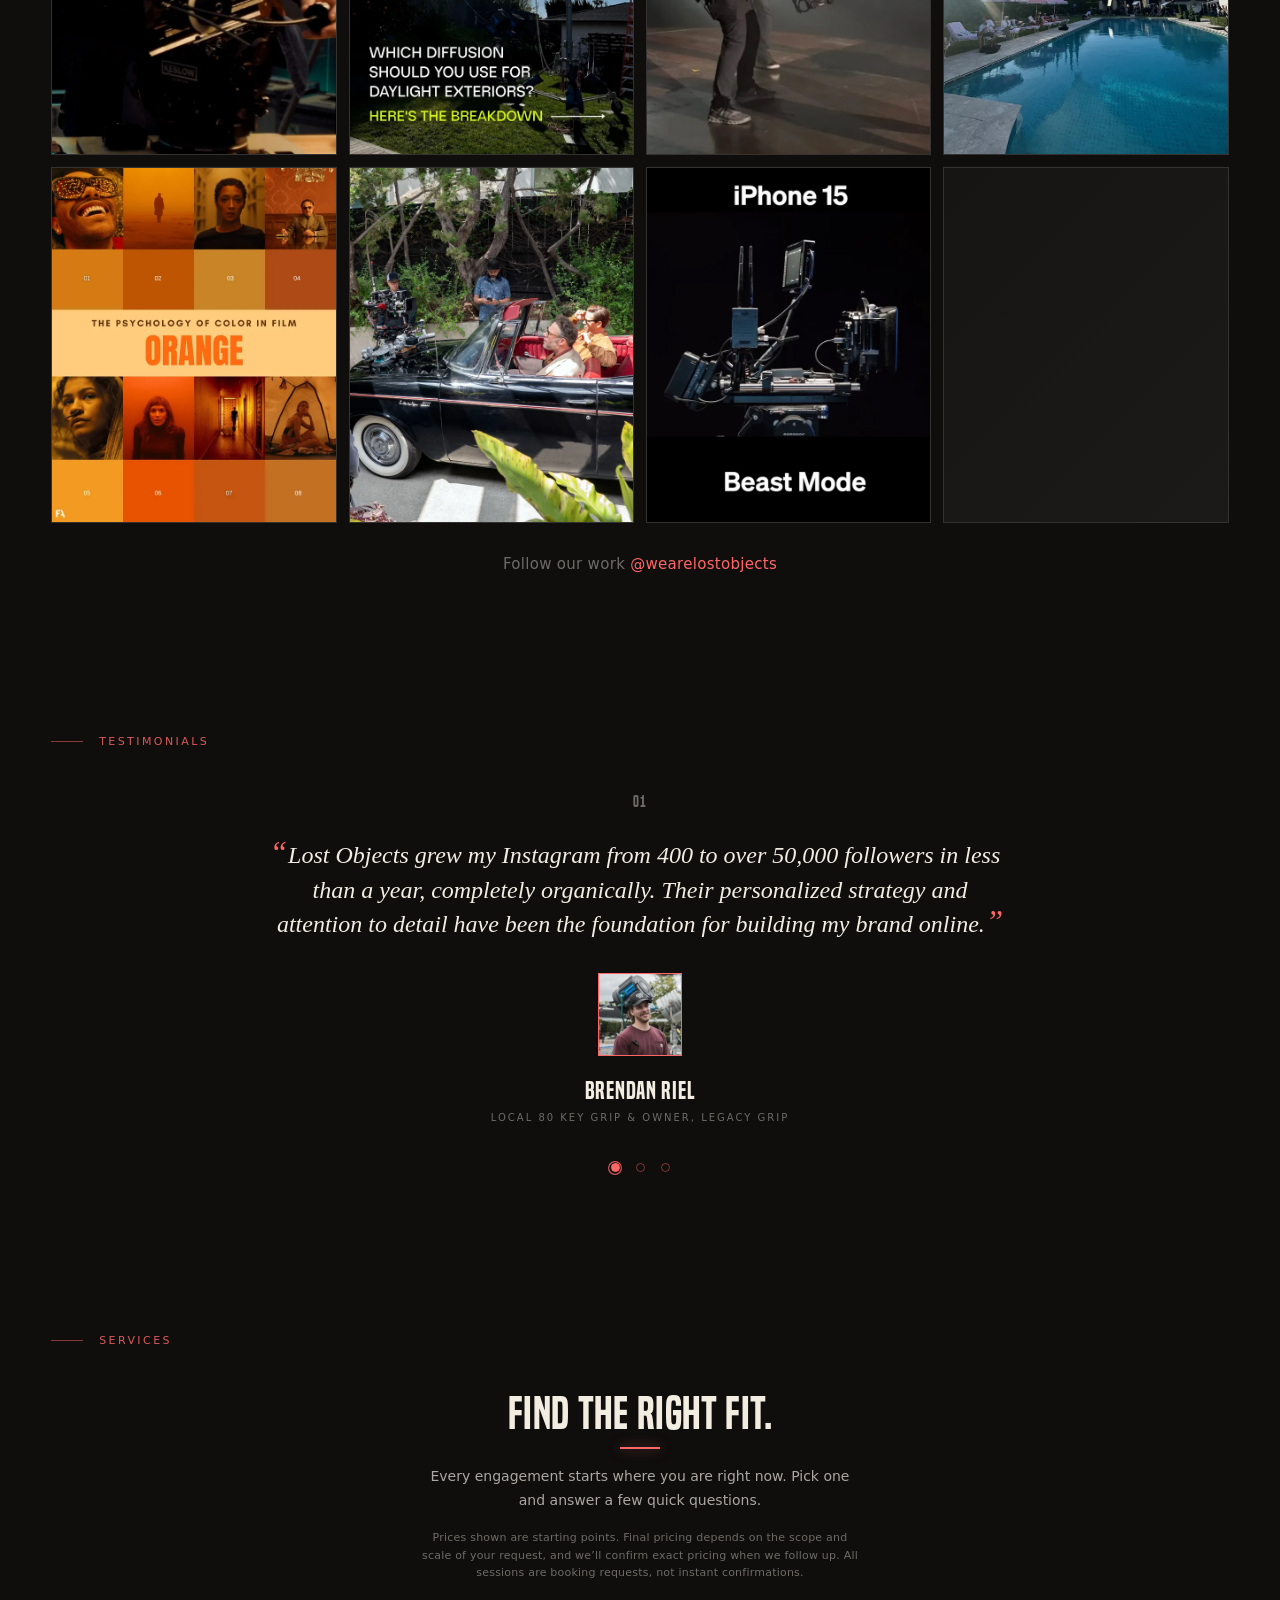
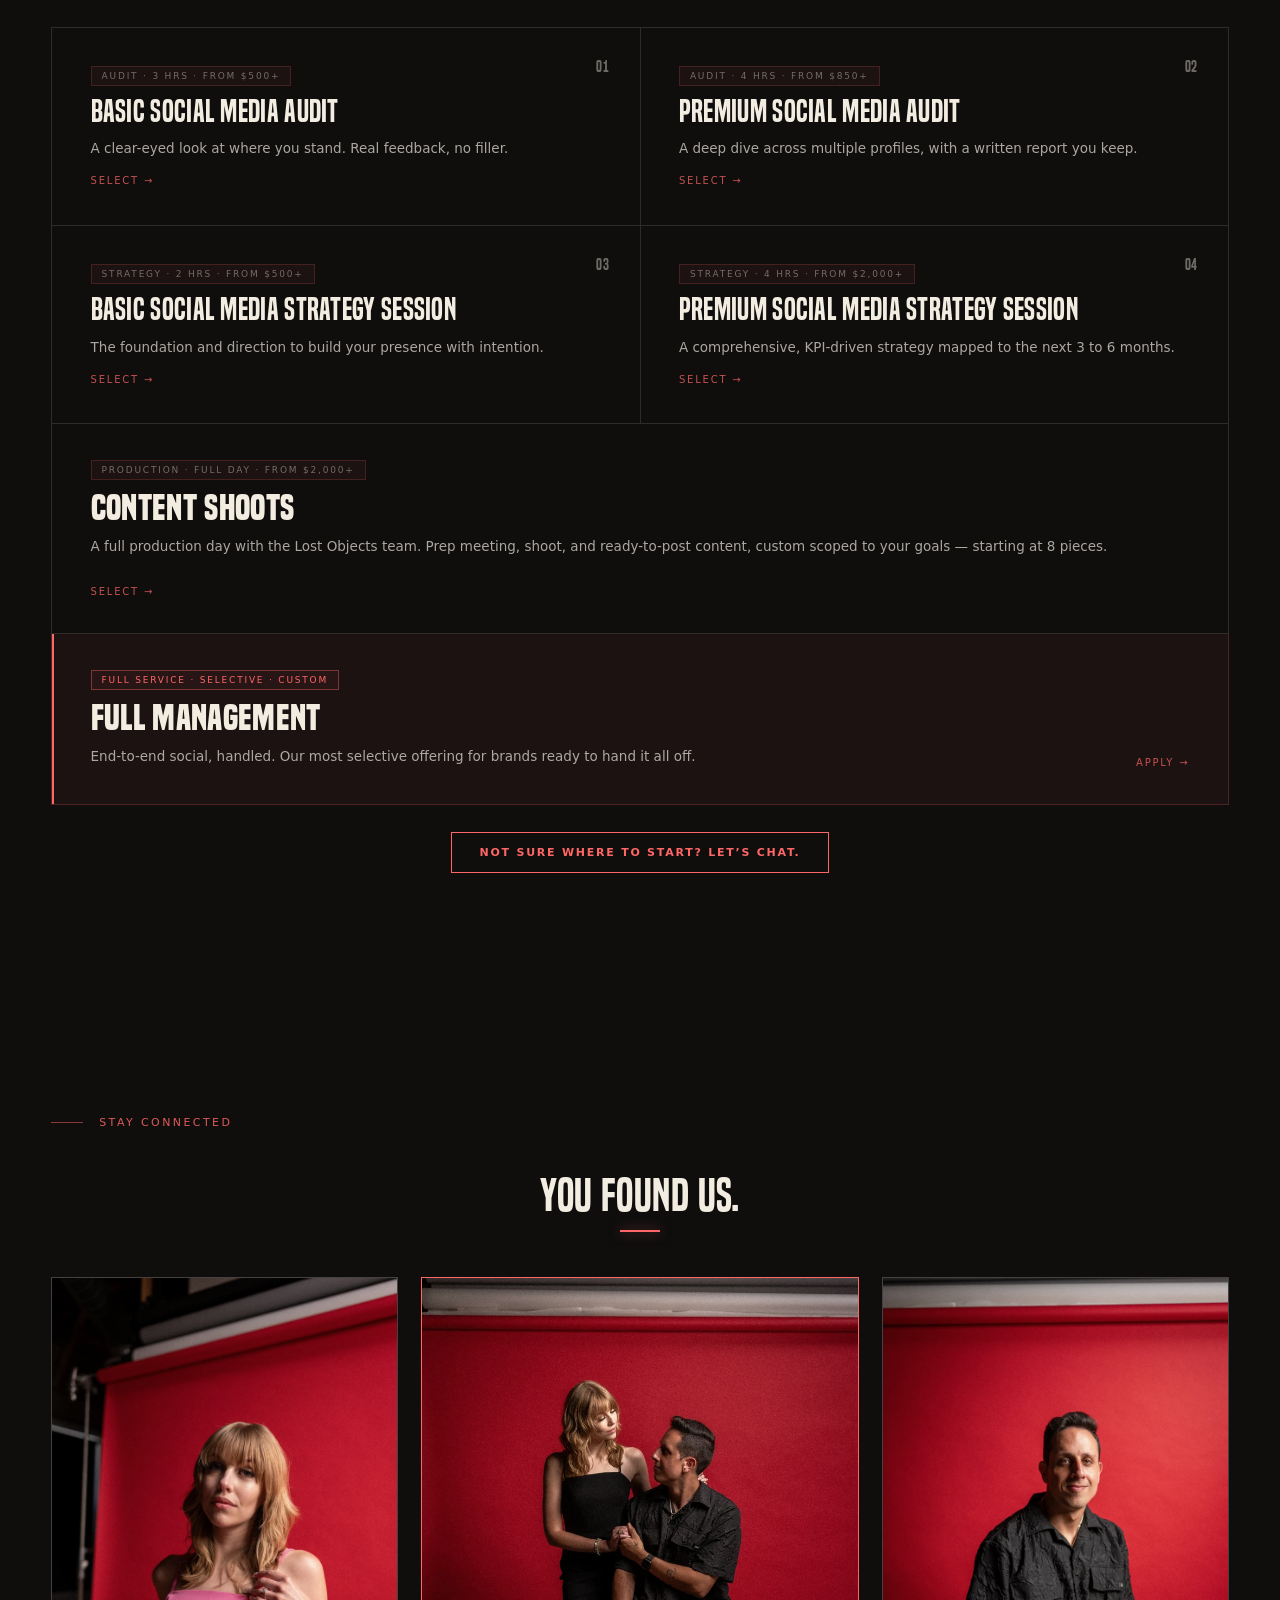
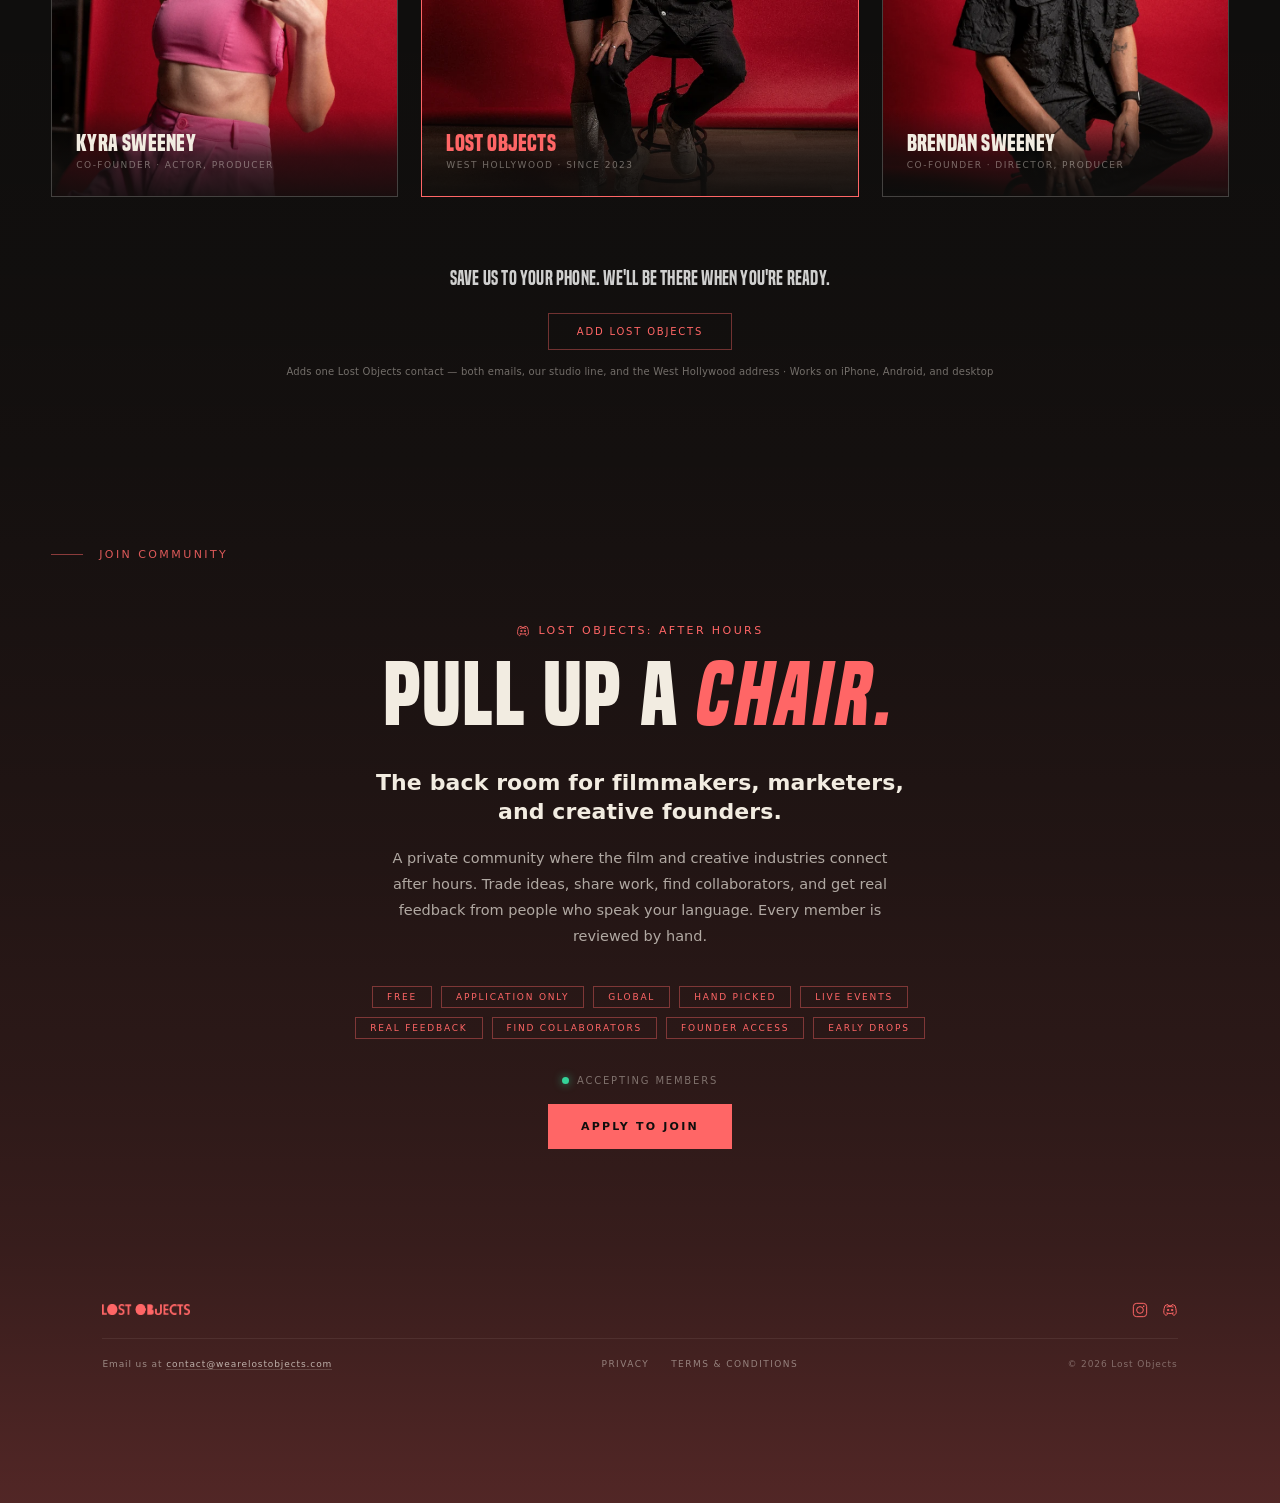
==== commit 1fbc433d: "Stay Connected triptych: expandable detail views, contact chips, gallery strip, curated quotes, deep" ====
--- a/index.html
+++ b/index.html
@@ -2602,72 +2602,579 @@
       text-align: center;
     }
     .vcard-intro .svc-intro-rule { margin-bottom: 0; }
-    .vcard-cards {
-      display: flex;
-      justify-content: center;
-      align-items: flex-start;   /* each card sizes to its own content; expanding one won't stretch the other */
-      gap: 24px;
-      margin-bottom: 36px;
-      flex-wrap: wrap;
-    }
-    .vcard-card {
+    /* ── Triptych ──────────────────────────────────────────────────────
+       Three equal 2:3 panels (matching the portrait masters) that expand in
+       place into a wide detail view. The swap reuses the Services section's
+       crossfade + height-morph rather than an overlay, so the page is never
+       blacked out; the controller is duplicated into its own IIFE per the
+       repo convention that duplication beats extraction here. */
+    /* Bottom margin replaces the one the .vcard-about paragraph used to
+       carry before it moved into the agency panel. It clears the detail
+       panel's 0 0 30px glow with room to spare, so the "Save us to your
+       phone" block can never collide with the triptych or an expansion. */
+    .lo-stage {
+      position: relative;
+      width: 100%;
+      margin-bottom: clamp(56px, 8vh, 96px);
+    }
+    .lo-triptych, .lo-detail { width: 100%; }
+    .lo-triptych[hidden], .lo-detail[hidden] { display: none; }
+    /* Centre column is ~26% wider than the flanks. The side panels keep the
+       2:3 portrait ratio and therefore set the row height; the agency panel
+       drops its ratio and stretches to that same height, so all three finish
+       flush while the middle one reads as deliberately dominant. */
+    .lo-triptych {
+      display: grid;
+      grid-template-columns: 1fr 1.26fr 1fr;
+      gap: clamp(14px, 1.8vw, 24px);
+      align-items: stretch;
+    }
+    /* Panel = the whole click target. Image dominates; chrome is the hairline
+       frame and the label scrim only. */
+    .lo-panel {
+      position: relative;
+      display: block;
+      width: 100%;
+      aspect-ratio: 2 / 3;
+      margin: 0;
+      padding: 0;
+      overflow: hidden;
       background: var(--bg2);
-      border: 1px solid rgba(255,102,102,0.15);
+      border: 1px solid rgba(232,226,217,0.22);
       border-radius: 0;
-      padding: 32px;
-      width: clamp(220px, 28vw, 320px);
-      transition: transform 0.3s, border-color 0.3s;
+      cursor: pointer;
       text-align: left;
-    }
-    .vcard-card:hover {
-      transform: translateY(-2px);
-      border-color: rgba(255,102,102,0.3);
-    }
-    /* Square portrait — same treatment as the testimonials (sharp corners,
-       1px coral border, gently desaturated). No border-radius remains. */
-    .vcard-avatar {
-      width: 88px; height: 88px;
-      border-radius: 0;
-      border: 1px solid var(--pink);
-      overflow: hidden;
-      background: #1a1a1a;
-      margin-bottom: 16px;
-    }
-    .vcard-photo {
+      font-family: var(--sans);
+      /* 0.35s transform matches .collage-card, the site's other image tile;
+         plain `ease` because every hover on the site uses it — the expo curve
+         is reserved for the big settle motions (crossfade, height morph). */
+      transition: transform 0.35s ease,
+                  border-color 0.25s ease, box-shadow 0.25s ease,
+                  opacity 0.35s ease, filter 0.35s ease;
+    }
+    /* The agency panel is the coral one — it reads as the odd one out on
+       purpose, so the two cream portraits frame it. */
+    .lo-panel-agency {
+      border-color: var(--pink);
+      /* Height comes from the flanking 2:3 panels, not from its own ratio. */
+      aspect-ratio: auto;
+    }
+    /* The image is taken out of flow so it contributes NO intrinsic height.
+       Otherwise the agency panel (which drops its aspect-ratio so it can
+       stretch) derived 2:3 from its own photo, became the tallest item, and
+       stretched the two flanking panels off their 2:3 instead — the inverse
+       of what is wanted. With the images absolute, only the flanks' ratio
+       sets the row height and the wider centre panel stretches to match it.
+       0.35s / ease matches .collage-card, the site's other image tile. */
+    .lo-panel picture { display: block; position: absolute; inset: 0; }
+    .lo-panel-img {
       display: block;
+      position: absolute;
+      inset: 0;
       width: 100%;
       height: 100%;
       object-fit: cover;
-      filter: saturate(0.85);
-    }
-    .vcard-name {
+      filter: saturate(0.9);
+      transition: transform 0.35s ease, filter 0.25s ease;
+    }
+    /* Lift + coral glow. A panel has a real box, so this is box-shadow — the
+       drop-shadow form used on .ah-kicker and the footer marks is for glyphs
+       with nothing to cast from. Radii follow .svc-card:hover / .active. */
+    .lo-panel:hover,
+    .lo-panel:focus-visible {
+      transform: translateY(-6px);
+      border-color: var(--pink);
+      box-shadow: 0 0 28px rgba(255,102,102,0.22);
+      outline: none;
+      z-index: 2;
+    }
+    /* Focus ring — the site's only real one (.fit-chip / .fit-checkbox
+       :focus-visible), layered over the hover glow so keyboard focus is
+       distinguishable from a mouse hover. */
+    .lo-panel:focus-visible {
+      box-shadow: 0 0 0 2px rgba(255,102,102,0.35), 0 0 28px rgba(255,102,102,0.22);
+    }
+    /* Spotlight: hovering one panel dims the other two. Same 0.35s/ease as
+       the lift so the whole group moves as one gesture. */
+    .lo-triptych:hover .lo-panel,
+    .lo-triptych:focus-within .lo-panel {
+      opacity: 0.55;
+      filter: saturate(0.6);
+    }
+    /* Un-dim on :focus, not :focus-visible. Closing a detail with the mouse
+       returns focus to its panel, which fires :focus-within on the group —
+       with :focus-visible here, all three would dim and none would recover. */
+    .lo-triptych:hover .lo-panel:hover,
+    .lo-triptych:focus-within .lo-panel:focus {
+      opacity: 1;
+      filter: none;
+    }
+    /* "+" affordance, bottom-right, fades in on hover/focus. */
+    .lo-panel-plus {
+      position: absolute;
+      right: clamp(12px, 1.4vw, 18px);
+      bottom: clamp(12px, 1.4vw, 18px);
+      z-index: 3;
+      display: flex;
+      align-items: center;
+      justify-content: center;
+      width: 26px;
+      height: 26px;
+      font-family: var(--sans);
+      font-size: 17px;
+      font-weight: 300;
+      line-height: 1;
+      color: var(--pink);
+      border: 1px solid rgba(255,102,102,0.55);
+      background: rgba(15,14,13,0.55);
+      opacity: 0;
+      pointer-events: none;
+      transition: opacity 0.35s ease;
+    }
+    .lo-panel:hover .lo-panel-plus,
+    .lo-panel:focus .lo-panel-plus { opacity: 1; }
+    .lo-panel:hover .lo-panel-img,
+    .lo-panel:focus-visible .lo-panel-img { transform: scale(1.03); filter: saturate(1); }
+    .lo-panel-agency:hover,
+    .lo-panel-agency:focus-visible {
+      box-shadow: 0 0 48px rgba(255,102,102,0.42), 0 0 14px rgba(255,102,102,0.3);
+    }
+    /* Label sits on the frame, over a scrim so it stays legible on any crop. */
+    .lo-panel-label {
+      position: absolute;
+      left: 0; right: 0; bottom: 0;
+      display: flex;
+      flex-direction: column;
+      gap: 4px;
+      padding: clamp(16px, 2vw, 24px);
+      background: linear-gradient(to top, rgba(15,14,13,0.92) 0%, rgba(15,14,13,0.72) 45%, transparent 100%);
+      pointer-events: none;
+    }
+    .lo-panel-name {
       font-family: var(--display);
-      font-size: 22px;
+      font-size: clamp(16px, 1.7vw, 23px);
+      font-weight: 700;
+      letter-spacing: 0.01em;
+      line-height: 1.0;
+      text-transform: uppercase;
+      color: var(--fg);
+      transition: color 0.25s ease;
+    }
+    .lo-panel-agency .lo-panel-name { color: var(--pink); }
+    .lo-panel:hover .lo-panel-name,
+    .lo-panel:focus-visible .lo-panel-name { color: var(--pink); }
+    .lo-panel-role {
+      font-size: 9px;
+      font-weight: 500;
+      letter-spacing: 0.16em;
+      line-height: 1.5;
+      text-transform: uppercase;
+      color: var(--fg3);
+    }
+
+    /* ── Detail view ──────────────────────────────────────────────────── */
+    .lo-detail-bar {
+      display: flex;
+      align-items: center;
+      justify-content: space-between;
+      gap: 12px;
+      margin-bottom: 16px;
+    }
+    .lo-detail-nav { display: flex; align-items: center; gap: 8px; }
+    /* Same control as .svc-back on the services panel. */
+    .lo-back {
+      display: inline-flex;
+      align-items: center;
+      gap: 8px;
+      font-family: var(--sans);
+      font-size: 10px;
       font-weight: 600;
+      letter-spacing: 0.18em;
+      text-transform: uppercase;
+      color: var(--fg2);
+      background: transparent;
+      border: 1px solid var(--fg4);
+      padding: 11px 18px;
+      cursor: pointer;
+      transition: color 0.2s ease, border-color 0.2s ease, background 0.2s ease;
+    }
+    .lo-back:hover, .lo-back:focus-visible {
+      color: var(--pink); border-color: var(--pink);
+      background: rgba(255,102,102,0.06); outline: none;
+    }
+    .lo-back-arrow { transition: transform 0.2s ease; }
+    .lo-back:hover .lo-back-arrow { transform: translateX(-3px); }
+    /* Prev/next share the .lo-back chassis (itself a copy of .svc-back), so
+       the three controls in the bar are one family. Arrow nudge matches
+       .svc-back-arrow's 3px translate. */
+    /* Named steppers use the contact-chip chassis (.lo-chip), so the arrow
+       pair and the chips read as one family. Arrow nudge is .svc-back-arrow's. */
+    .lo-step { gap: 7px; }
+    .lo-step-arrow { display: inline-block; transition: transform 0.2s ease; }
+    .lo-step-prev:hover .lo-step-arrow,
+    .lo-step-prev:focus-visible .lo-step-arrow { transform: translateX(-3px); }
+    .lo-step-next:hover .lo-step-arrow,
+    .lo-step-next:focus-visible .lo-step-arrow { transform: translateX(3px); }
+    .lo-person {
+      display: grid;
+      /* Copy gets the larger share: the portrait already dominates the
+         triptych, so the detail is where the writing should lead. */
+      /* 0.7fr: the hero must be tall enough to bound the card height once the
+         gallery strip is in the body. Below ~1200px even an empty strip cannot
+         make the copy fit a 2:3 hero in this column, so the layout stacks there
+         instead of cropping the portrait. */
+      grid-template-columns: minmax(0, 0.7fr) minmax(0, 1.3fr);
+      align-items: start;
+      border: 1px solid var(--fg4);
+      background: var(--bg2);
+      box-shadow: inset 2px 0 0 var(--pink), 0 0 30px rgba(255,102,102,0.12);
+      text-align: left;
+    }
+    .lo-person[hidden] { display: none; }
+    /* The media box carries the source's own 2:3, so object-fit has nothing
+       to crop and the whole subject reads — heads and feet included. Capping
+       the height instead (the previous approach) always clipped one end or
+       the other, because the box ratio never matched the photo's.
+       align-self:start keeps it from stretching when the copy runs taller. */
+    .lo-person-media {
+      position: relative;
+      overflow: hidden;
+      background: var(--bg);
+      aspect-ratio: 2 / 3;
+      align-self: start;
+    }
+    .lo-person-media img {
+      display: block; width: 100%; height: 100%;
+      object-fit: cover; object-position: center center;
+      filter: saturate(0.9);
+    }
+    /* Editorial split: prose on the left, a considered rail on the right.
+       Both top-aligned. Mirrors .svc-panel-inner, the site's other two-column
+       panel body. Collapses to one column at the tablet breakpoint. */
+    .lo-person-body {
+      display: grid;
+      grid-template-columns: minmax(0, 1.25fr) minmax(0, 0.75fr);
+      /* Row 1: prose | rail.  Row 2: the gallery strip, spanning both.
+         1fr on row 1 pushes the strip to the bottom of the content area, so
+         its bottom inset is the body's own padding — equal to the top inset
+         above the name. */
+      grid-template-rows: minmax(0, 1fr) auto;
+      /* stretch (not start) so the rail's keyline runs the full height of the
+         content area down to the strip, instead of stopping at the bottom of
+         whichever column happens to be shorter. */
+      align-items: stretch;
+      /* Row gap is 0 so the space above the strip keyline is set by the
+         strip's own margin, letting it match the space below it exactly. */
+      column-gap: clamp(26px, 3vw, 44px);
+      row-gap: 0;
+      padding: clamp(28px, 3vw, 44px);
+    }
+    /* Columns still top-align their own content inside the stretched cell. */
+    .lo-person-main, .lo-person-rail { justify-content: flex-start; }
+    .lo-person-main,
+    .lo-person-rail {
+      display: flex;
+      flex-direction: column;
+      align-items: flex-start;
+      gap: 16px;
+      min-width: 0;
+    }
+    /* Hairline separates the rail from the prose, the same 1px --fg4 keyline
+       .svc-panel-left uses between the two halves of the services panel. */
+    .lo-person-rail {
+      border-left: 1px solid var(--fg4);
+      padding-left: clamp(20px, 2.2vw, 32px);
+      /* Rhythm tightens with the quote so the rail sheds height before the
+         strip has to. */
+      gap: clamp(12px, 1.15vw, 18px);
+    }
+    .lo-person-name {
+      font-family: var(--display);
+      font-size: clamp(26px, 3.2vw, 44px);
+      font-weight: 700;
       letter-spacing: 0.01em;
       line-height: 0.98;
-      color: #e8e2d9;
-      margin-bottom: 4px;
-    }
-    .vcard-title {
-      font-size: 11px;
+      text-transform: uppercase;
+      color: var(--fg);
+      margin: 0;
+    }
+    .lo-person-agency .lo-person-name { color: var(--pink); }
+    .lo-person-role {
+      font-size: 10px;
+      font-weight: 600;
+      letter-spacing: 0.16em;
+      text-transform: uppercase;
+      color: var(--fg3);
+    }
+    /* Wider measure and a step up in size — the detail column is roughly
+       960px here, and a 60ch column at 13.5px left a third of it empty. */
+    .lo-person-bio {
+      font-size: 15px;
       font-weight: 300;
-      color: rgba(232,226,217,0.65);
-      margin-bottom: 4px;
-    }
-    /* Secondary creative title — same size, visually secondary (muted, tag-style) */
-    .vcard-role2 {
-      font-size: 11px;
+      line-height: 1.8;
+      color: var(--fg2);
+      margin: 0;
+      max-width: 64ch;
+    }
+    /* Pull quote — the .wc-quote convention: Fraunces italic, coral keyline. */
+    /* The coral bar moves to the <blockquote> so it encloses the quote AND
+       its attribution — one unit semantically and visually, and one beat in
+       the stagger. The bar's own values (2px coral, 16px inset, 46ch, 4px
+       margin) are unchanged from when they lived on .lo-quote. */
+    .lo-quote-block {
+      max-width: 46ch;
+      margin: 4px 0;
+      padding-left: 16px;
+      border-left: 2px solid var(--pink);
+    }
+    .lo-quote {
+      font-family: var(--accent-serif);
+      font-style: italic;
+      font-weight: 400;
+      /* Fluid across the desktop range rather than pinned at 27px from ~1350
+         up: the rail is what should give first when space is tight, so the
+         quote steps down through 1320-1512 and the gallery thumbs keep their
+         size. Lands ~23px at 1440 against 27px at 1920.*/
+      font-size: clamp(19px, 1.6vw, 27px);
+      line-height: 1.35;
+      color: var(--fg);
+      margin: 0;
+    }
+    /* Attribution — the same small-caps role line as the COMFORT FILM line
+       beneath it. <cite> is italic by UA default, so that is reset here; the
+       accented glyph in "Joë" is Latin-1 (U+00EB -> U+00CB uppercased), which
+       Inter covers, so it stays in the tracked face rather than falling back. */
+    .lo-quote-cite {
+      display: block;
+      margin-top: clamp(7px, 0.7vw, 10px);
+      font-family: var(--sans);
+      font-style: normal;
+      font-size: 10px;
+      font-weight: 600;
+      letter-spacing: 0.16em;
+      line-height: 1.6;
+      text-transform: uppercase;
+      color: var(--fg3);
+    }
+    .lo-person-meta {
+      font-size: 10px;
       font-weight: 500;
       letter-spacing: 0.16em;
       text-transform: uppercase;
       color: var(--fg3);
-      margin-bottom: 16px;
-    }
-    .vcard-divider {
-      height: 1px;
-      background: rgba(232,226,217,0.12);
-      margin-bottom: 16px;
+      margin: 0;
+    }
+    /* CTA uses .ah-cta ("Apply to join") unchanged — this rule only spaces it. */
+    .lo-cta { margin-top: 4px; }
+    .lo-signoff {
+      font-family: var(--accent-serif);
+      font-style: italic;
+      font-size: 15px;
+      color: var(--fg3);
+      margin: 4px 0 0;
+    }
+    /* Staggered reveal — the same prepStagger/runStagger shape the Services
+       panel uses for its checklist and form rows: pre-hide, then cascade with
+       a per-item delay. Inline styles are cleared afterwards so nothing
+       lingers for the next open. */
+    .lo-stagger { will-change: opacity, transform; }
+    /* ── Gallery strip ────────────────────────────────────────────────
+       Sits in row 2 of the body grid, spanning both columns, separated by
+       the same 1px --fg4 keyline that divides prose from rail. */
+    .lo-gallery {
+      grid-column: 1 / -1;
+      display: flex;
+      flex-direction: column;
+      align-items: stretch;
+      gap: 12px;
+      min-width: 0;
+      /* Equal breathing room either side of the keyline: the margin is the
+         space above it, the padding the space below. */
+      margin-top: clamp(22px, 2.4vw, 32px);
+      border-top: 1px solid var(--fg4);
+      padding-top: clamp(22px, 2.4vw, 32px);
+    }
+    .lo-gallery[hidden] { display: none; }
+    /* Kicker row: label left, frame counter right. */
+    .lo-gallery-head {
+      display: flex;
+      align-items: baseline;
+      justify-content: space-between;
+      gap: 16px;
+      width: 100%;
+    }
+    /* Six equal columns spanning the full content width — the thumbs are
+       sized by the column, never by a fixed pixel width. */
+    .lo-thumbs {
+      display: grid;
+      /* --lo-thumb-w is unset normally, so the six columns share the width
+         equally. The controller only sets it when the body would otherwise
+         outgrow the hero: the thumbs are what give way, never the portrait. */
+      grid-template-columns: repeat(6, minmax(0, var(--lo-thumb-w, 1fr)));
+      justify-content: start;
+      gap: 16px;
+      width: 100%;
+      min-width: 0;
+    }
+    .lo-thumb {
+      position: relative;
+      display: block;
+      width: 100%;
+      min-width: 0;
+      aspect-ratio: 2 / 3;
+      padding: 0;
+      margin: 0;
+      overflow: hidden;
+      background: var(--bg2);
+      border: 1px solid var(--fg4);
+      border-radius: 0;
+      cursor: pointer;
+      /* Same dim/desaturate the triptych spotlight uses for its off panels. */
+      opacity: 0.55;
+      filter: saturate(0.6);
+      transition: opacity 0.35s ease, filter 0.35s ease, border-color 0.25s ease;
+    }
+    /* Scale matches .collage-card (1.06 over 0.35s ease). Applied to the image
+       rather than the tile so it is clipped by the tile's overflow. */
+    .lo-thumb img {
+      display: block; width: 100%; height: 100%; object-fit: cover;
+      transition: transform 0.35s ease;
+    }
+    .lo-thumb:hover img,
+    .lo-thumb:focus-visible img { transform: scale(1.06); }
+    .lo-thumb:hover,
+    .lo-thumb:focus-visible { opacity: 1; filter: none; outline: none; }
+    .lo-thumb:focus-visible { box-shadow: 0 0 0 2px rgba(255,102,102,0.35); }
+    .lo-thumb.is-active {
+      opacity: 1;
+      filter: none;
+      border-color: var(--pink);
+    }
+    /* Placeholder slot — not a button, not focusable, aria-hidden. */
+    .lo-thumb-ph {
+      display: flex;
+      align-items: center;
+      justify-content: center;
+      width: 100%;
+      min-width: 0;
+      aspect-ratio: 2 / 3;
+      background: var(--bg2);
+      border: 1px solid var(--fg4);
+      font-family: var(--sans);
+      font-size: 9px;
+      font-weight: 500;
+      letter-spacing: 0.16em;
+      text-transform: uppercase;
+      color: var(--fg3);
+      opacity: 0.55;
+    }
+    /* Hero swap uses the site crossfade curve; the media box never resizes. */
+    .lo-person-media img {
+      transition: opacity 0.45s cubic-bezier(0.16, 1, 0.3, 1);
+    }
+    .lo-person-media img.is-swapping { opacity: 0; }
+    /* The hero keeps its own 2:3 box; the strip is what gives if space runs
+       short, so the portrait is never cropped and the card never outgrows it. */
+    .lo-person-body { min-height: 0; }
+    .lo-gallery, .lo-thumbs, .lo-thumb { min-height: 0; }
+
+    /* Contact chips — the .pill-label chip from the Join Community section
+       (.ah-tags): coral 1px outline at 0.4 alpha, square corners, 9px/0.2em
+       uppercase. Gap matches .ah-tags' 9px. Padding is a touch taller than
+       .pill-label's 5px because these carry an icon and are real tap targets.
+       Icons inherit currentColor so they invert with the label on hover. */
+    .lo-chips { display: flex; flex-wrap: wrap; gap: 9px; width: 100%; }
+    .lo-chip {
+      display: inline-flex;
+      align-items: center;
+      gap: 8px;
+      font-family: var(--sans);
+      font-size: 9px;
+      font-weight: 500;
+      letter-spacing: 0.2em;
+      text-transform: uppercase;
+      color: var(--pink);
+      background: transparent;
+      border: 1px solid rgba(255,102,102,0.4);
+      border-radius: 0;
+      padding: 8px 14px;
+      /* 0.2s ease — the hover duration .svc-help-btn and .btn-o use. */
+      transition: background 0.2s ease, color 0.2s ease, border-color 0.2s ease;
+    }
+    .lo-chip svg { width: 13px; height: 13px; flex-shrink: 0; }
+    .lo-chip:hover,
+    .lo-chip:focus-visible {
+      background: var(--pink);
+      color: var(--bg);
+      border-color: var(--pink);
+    }
+    .lo-chip:focus-visible { outline: none; box-shadow: 0 0 0 2px rgba(255,102,102,0.35); }
+
+    @media (prefers-reduced-motion: reduce) {
+      /* End states only: no dim/lift transition, no stagger. */
+      .lo-panel, .lo-panel-img, .lo-panel-plus,
+      .lo-triptych:hover .lo-panel { transition: none; }
+      /* Hero frame swaps instantly; thumbs do not animate their dim. */
+      .lo-person-media img, .lo-thumb, .lo-thumb img { transition: none; }
+      .lo-thumb:hover img, .lo-thumb:focus-visible img { transform: none; }
+      .lo-panel:hover, .lo-panel:focus-visible { transform: none; }
+    }
+
+    /* Tablet: the detail stacks so the portrait never gets squeezed. */
+    /* Three regimes:
+         >=1320  hero | prose | rail
+         900-1319 hero | content, content collapsed to a single column
+         <900    hero full width on top, content beneath
+       Only the phone/tablet regime puts the hero on top; the desktop step
+       down just folds the rail under the prose beside it. */
+    @media (max-width: 1319px) {
+      /* Rail folds under the prose below tablet; keyline becomes a top rule. */
+      /* row-gap stays 0 so the strip's own margin/padding keep the keyline
+         evenly spaced here too. */
+      .lo-person-body { grid-template-columns: minmax(0, 1fr); column-gap: 22px; row-gap: 0; }
+      .lo-person-main { margin-bottom: 22px; }
+      /* Grid items need an explicit zero minimum too, or the scroll row still
+         reports its max-content width up the tree. */
+      .lo-gallery, .lo-thumbs { min-width: 0; max-width: 100%; }
+      .lo-gallery { grid-column: 1; }
+      .lo-person-rail {
+        border-left: none;
+        border-top: 1px solid var(--fg4);
+        padding-left: 0;
+        padding-top: 22px;
+      }
+      .lo-person-media { aspect-ratio: 2 / 3; max-height: 60vh; }
+    }
+
+    /* Phone + tablet only: hero goes full width on top. */
+    @media (max-width: 899px) {
+      .lo-person { grid-template-columns: minmax(0, 1fr); }
+    }
+    /* Mobile: triptych stacks Lost Objects -> Kyra -> Brendan. DOM order stays
+       Kyra / Agency / Brendan for a left-to-right desktop reading order, so the
+       stack order is set here rather than by reordering the markup. */
+    @media (max-width: 768px) {
+      .lo-triptych { grid-template-columns: 1fr; gap: 16px; align-items: start; }
+      .lo-panel-kyra    { order: 2; }
+      .lo-panel-agency  { order: 1; }
+      .lo-panel-brendan { order: 3; }
+      .lo-panel, .lo-panel-agency { aspect-ratio: 3 / 4; }
+      .lo-person-media { aspect-ratio: 2 / 3; max-height: 64vh; }
+      /* Strip becomes a horizontal scroll row under the hero image, with
+         bigger thumbs so they are comfortably tappable. */
+      .lo-thumbs {
+        display: flex;
+        grid-template-columns: none;
+        flex-wrap: nowrap;
+        overflow-x: auto;
+        -webkit-overflow-scrolling: touch;
+        scrollbar-width: none;
+        width: 100%;
+        gap: 12px;
+        padding-bottom: 2px;
+      }
+      .lo-thumbs::-webkit-scrollbar { display: none; }
+      .lo-thumb, .lo-thumb-ph { flex: 0 0 96px; width: 96px; }
     }
     .vcard-row {
       display: flex;
@@ -2691,72 +3198,6 @@
     /* LinkedIn row — coral icon in the same treatment as the Instagram and Discord
        icons; label links to the profile. */
     .vcard-row.li svg { opacity: 0.8; }
-    /* Read More / Less trigger — styled like the site's coral arrow links */
-    .vcard-more {
-      display: inline-flex;
-      align-items: center;
-      gap: 7px;
-      margin-top: 16px;
-      padding: 0;
-      background: transparent;
-      border: none;
-      cursor: pointer;
-      font-family: var(--sans);
-      font-size: 10px;
-      font-weight: 600;
-      letter-spacing: 0.18em;
-      text-transform: uppercase;
-      color: var(--pink);
-      opacity: 0.85;
-      transition: opacity 0.2s ease, text-shadow 0.25s ease, transform 0.25s ease;
-    }
-    /* Coral glow on hover — clearly interactive, matches the site's button/active glow */
-    .vcard-more:hover {
-      opacity: 1;
-      text-shadow: 0 0 14px rgba(255,102,102,0.6), 0 0 6px rgba(255,102,102,0.45);
-      transform: translateY(-1px);
-    }
-    /* Closed arrow points DOWN (signals the card expands downward); UP when open */
-    .vcard-more-arrow {
-      transition: transform 0.4s cubic-bezier(0.16, 1, 0.3, 1);
-      transform: rotate(90deg);
-    }
-    .vcard-more.is-open .vcard-more-arrow { transform: rotate(-90deg); }
-    /* Mobile: comfortable tap target (>=44px tall) via padding — text size unchanged */
-    @media (max-width: 768px) {
-      .vcard-more { margin-top: 4px; padding: 16px 8px; }
-    }
-    /* Expandable bio — max-height transition on the Services easing; JS sets the
-       open height to the exact content height for a clean, smooth reveal. */
-    .vcard-bio {
-      max-height: 0;
-      overflow: hidden;
-      opacity: 0;
-      transition: max-height 0.7s cubic-bezier(0.16, 1, 0.3, 1), opacity 0.5s ease;
-    }
-    .vcard-bio.open { opacity: 1; }
-    .vcard-bio-text {
-      margin: 14px 0 0;
-      padding-top: 14px;
-      border-top: 1px solid rgba(232,226,217,0.12);
-      font-family: var(--sans);
-      font-size: 12px;
-      font-weight: 300;
-      line-height: 1.7;
-      color: rgba(232,226,217,0.6);
-      text-align: left;
-    }
-    /* Personal detail line inside the bio — tag styling (uppercase, spaced, muted) */
-    .vcard-bio-meta {
-      margin: 14px 0 0;
-      font-family: var(--sans);
-      font-size: 10px;
-      font-weight: 500;
-      letter-spacing: 0.16em;
-      text-transform: uppercase;
-      color: var(--fg3);
-      text-align: left;
-    }
     /* Linked film title — inherits the quiet metadata treatment; coral + underline on hover */
     .vcard-bio-meta-link {
       color: inherit;
@@ -2782,25 +3223,6 @@
       transition: color 0.2s, border-color 0.2s;
     }
     .vcard-dc-note a:hover { color: var(--fg2); border-color: rgba(232,226,217,0.4); }
-    @media (prefers-reduced-motion: reduce) {
-      /* Opacity-only fallbacks: no height animation, no hover glow/lift */
-      .vcard-bio { transition: opacity 0.3s ease; }
-      .vcard-more { transition: opacity 0.2s ease; }
-      .vcard-more:hover { text-shadow: none; transform: none; }
-      .vcard-more-arrow { transition: none; }
-    }
-    /* Company paragraph — quiet body copy between the cards and the tagline.
-       Same muted Inter treatment as the card bios, centered, comfortable measure. */
-    .vcard-about {
-      max-width: 640px;
-      margin: 0 auto clamp(28px, 4.5vh, 44px);
-      font-family: var(--sans);
-      font-size: 13px;
-      font-weight: 300;
-      line-height: 1.75;
-      color: rgba(232,226,217,0.6);
-      text-align: center;
-    }
     .vcard-tagline {
       font-family: var(--display);
       font-size: clamp(16px, 2vw, 20px);
@@ -3119,8 +3541,6 @@
       .svc-panel-inner { grid-template-columns: 1fr; }
       .svc-panel-left { border-right: none; border-bottom: 1px solid var(--fg4); }
       .fit-submit { width: 100%; text-align: center; }
-      .vcard-cards { flex-direction: column; align-items: center; }
-      .vcard-card { width: 100%; max-width: 400px; }
       .vcard-btn { display: block; width: 100%; text-align: center; }
 
       .foot-top, .foot-bot {
@@ -4157,107 +4577,679 @@
       <div class="svc-intro-rule"></div>
     </div>
 
-    <div class="vcard-cards">
-      <!-- Kyra -->
-      <div class="vcard-card">
-        <div class="vcard-avatar"><img class="vcard-photo" src="images/kyra_400.jpg" alt="Kyra Sweeney" decoding="async"></div>
-        <div class="vcard-name">Kyra Sweeney</div>
-        <div class="vcard-title">Co-Founder, Lost Objects</div>
-        <div class="vcard-role2">Actor, Producer</div>
-        <div class="vcard-divider"></div>
-        <div class="vcard-row">
-          <svg width="14" height="14" viewBox="0 0 24 24" fill="none" stroke="currentColor" stroke-width="1.5"><rect x="2" y="4" width="20" height="16" rx="2"/><path d="M2 4l10 9 10-9"/></svg>
-          <a href="mailto:kyra@wearelostobjects.com">kyra@wearelostobjects.com</a>
+    <!-- Triptych: three 2:3 panels that expand in place into a wide detail
+         view. The panels are the click targets; the detail blocks below are
+         pre-rendered and revealed one at a time by the controller. -->
+    <div class="lo-stage" id="loStage">
+
+      <div class="lo-triptych" id="loTriptych">
+        <button type="button" class="lo-panel lo-panel-kyra" data-person="kyra" aria-expanded="false" aria-controls="lo-person-kyra" aria-label="Kyra Sweeney — open profile">
+          <picture>
+            <source type="image/webp" srcset="images/kyra-portrait-800.webp 800w, images/kyra-portrait-1600.webp 1600w" sizes="(max-width: 768px) 92vw, (min-width: 1440px) 450px, 31vw" />
+            <img class="lo-panel-img" src="images/kyra-portrait-800.jpg" width="800" height="1200" loading="lazy" decoding="async" alt="Kyra Sweeney" />
+          </picture>
+          <span class="lo-panel-label">
+            <span class="lo-panel-name">Kyra Sweeney</span>
+            <span class="lo-panel-role">Co-Founder &middot; Actor, Producer</span>
+          <span class="lo-panel-plus" aria-hidden="true">+</span>
+          </span>
+        </button>
+
+        <button type="button" class="lo-panel lo-panel-agency" data-person="agency" aria-expanded="false" aria-controls="lo-person-agency" aria-label="Lost Objects — open profile">
+          <picture>
+            <source type="image/webp" srcset="images/brendan-kyra-800.webp 800w, images/brendan-kyra-1600.webp 1600w" sizes="(max-width: 768px) 92vw, (min-width: 1440px) 450px, 31vw" />
+            <img class="lo-panel-img" src="images/brendan-kyra-800.jpg" width="800" height="1200" loading="lazy" decoding="async" alt="Kyra and Brendan Sweeney, founders of Lost Objects" />
+          </picture>
+          <span class="lo-panel-label">
+            <span class="lo-panel-name">Lost Objects</span>
+            <span class="lo-panel-role">West Hollywood &middot; Since 2023</span>
+          <span class="lo-panel-plus" aria-hidden="true">+</span>
+          </span>
+        </button>
+
+        <button type="button" class="lo-panel lo-panel-brendan" data-person="brendan" aria-expanded="false" aria-controls="lo-person-brendan" aria-label="Brendan Sweeney — open profile">
+          <picture>
+            <source type="image/webp" srcset="images/brendan-portrait-800.webp 800w, images/brendan-portrait-1600.webp 1600w" sizes="(max-width: 768px) 92vw, (min-width: 1440px) 450px, 31vw" />
+            <img class="lo-panel-img" src="images/brendan-portrait-800.jpg" width="800" height="1200" loading="lazy" decoding="async" alt="Brendan Sweeney" />
+          </picture>
+          <span class="lo-panel-label">
+            <span class="lo-panel-name">Brendan Sweeney</span>
+            <span class="lo-panel-role">Co-Founder &middot; Director, Producer</span>
+          <span class="lo-panel-plus" aria-hidden="true">+</span>
+          </span>
+        </button>
+      </div>
+
+      <div class="lo-detail" id="loDetail" role="region" aria-label="Profile" tabindex="-1" hidden>
+        <div class="lo-detail-bar">
+          <button type="button" class="lo-back" id="loBack"><span class="lo-back-arrow" aria-hidden="true">&larr;</span> Back</button>
+          <div class="lo-detail-nav">
+            <button type="button" class="lo-chip lo-step lo-step-prev" id="loPrev"><span class="lo-step-arrow" aria-hidden="true">&larr;</span><span id="loPrevLabel">Previous</span></button>
+            <button type="button" class="lo-chip lo-step lo-step-next" id="loNext"><span id="loNextLabel">Next</span><span class="lo-step-arrow" aria-hidden="true">&rarr;</span></button>
+          </div>
         </div>
-        <div class="vcard-row ig">
-          <svg width="14" height="14" viewBox="0 0 24 24" fill="none"><rect x="2" y="2" width="20" height="20" rx="5" stroke="#FF6666" stroke-width="1.5"/><circle cx="12" cy="12" r="4" stroke="#FF6666" stroke-width="1.5"/><circle cx="17.5" cy="6.5" r="1" fill="#FF6666"/></svg>
-          <a href="https://www.instagram.com/kyragracee" target="_blank" rel="noopener noreferrer">@kyragracee</a>
-        </div>
-        <div class="vcard-row dc">
-          <svg width="14" height="14" viewBox="0 0 24 24" fill="none" stroke="#FF6666" stroke-width="1.5" stroke-linecap="round" stroke-linejoin="round"><circle cx="9" cy="12" r="1"/><circle cx="15" cy="12" r="1"/><path d="M7.5 7.5c3.5 -1 5.5 -1 9 0"/><path d="M7 16.5c3.5 1 6.5 1 10 0"/><path d="M15.5 17c0 1 1.5 3 2 3c1.5 0 2.833 -1.667 3.5 -3c.667 -1.667 .5 -5.833 -1.5 -11.5c-1.457 -1.015 -3 -1.34 -4.5 -1.5l-.972 1.923a11.913 11.913 0 0 0 -4.053 0l-.975 -1.923c-1.5 .16 -3.043 .485 -4.5 1.5c-2 5.667 -2.167 9.833 -1.5 11.5c.667 1.333 2 3 3.5 3c.5 0 2 -2 2 -3"/></svg>
-          <span>kyragracee</span>
-        </div>
-        <div class="vcard-row li">
-          <svg width="14" height="14" viewBox="0 0 24 24" fill="none" stroke="#FF6666" stroke-width="1.5" stroke-linecap="round" stroke-linejoin="round"><path d="M16 8a6 6 0 0 1 6 6v7h-4v-7a2 2 0 0 0-2-2 2 2 0 0 0-2 2v7h-4v-7a6 6 0 0 1 6-6z"/><rect x="2" y="9" width="4" height="12"/><circle cx="4" cy="4" r="2"/></svg>
-          <a href="https://www.linkedin.com/in/kyra-hurlbut/" target="_blank" rel="noopener noreferrer">LinkedIn</a>
-        </div>
-        <p class="vcard-dc-note">Find us in <a href="#after-hours">Lost Objects: After Hours</a>.</p>
-        <button class="vcard-more" type="button" aria-expanded="false" aria-controls="vcard-bio-kyra">
-          <span class="vcard-more-label">Read More</span>
-          <span class="vcard-more-arrow" aria-hidden="true">&rarr;</span>
-        </button>
-        <div class="vcard-bio" id="vcard-bio-kyra">
-          <p class="vcard-bio-text">I grew up on set watching my father, Shane Hurlbut, ASC, paint with light, and I fell in love with performance early. After training at the Marni Cooper School of Acting and earning my BFA from AMDA, I appeared in Netflix's Holidate and Tall Girl 2 and Kacey Musgraves' Star Crossed film, and I recently booked a lead role in an unannounced AAA video game. Lost Objects is where I bring that same artistic sensibility to helping filmmakers and creative brands build strong, authentic digital presences.</p>
-          <p class="vcard-bio-meta">COMFORT FILM &middot; <a class="vcard-bio-meta-link" href="https://www.imdb.com/title/tt14905854/" target="_blank" rel="noopener noreferrer">HAMNET (2025)</a></p>
-        </div>
-      </div>
-
-      <!-- Brendan -->
-      <div class="vcard-card">
-        <div class="vcard-avatar"><img class="vcard-photo" src="images/brendan_400.jpg" alt="Brendan Sweeney" decoding="async"></div>
-        <div class="vcard-name">Brendan Sweeney</div>
-        <div class="vcard-title">Co-Founder, Lost Objects</div>
-        <div class="vcard-role2">Director, Producer</div>
-        <div class="vcard-divider"></div>
-        <div class="vcard-row">
-          <svg width="14" height="14" viewBox="0 0 24 24" fill="none" stroke="currentColor" stroke-width="1.5"><rect x="2" y="4" width="20" height="16" rx="2"/><path d="M2 4l10 9 10-9"/></svg>
-          <a href="mailto:brendan@wearelostobjects.com">brendan@wearelostobjects.com</a>
-        </div>
-        <div class="vcard-row ig">
-          <svg width="14" height="14" viewBox="0 0 24 24" fill="none"><rect x="2" y="2" width="20" height="20" rx="5" stroke="#FF6666" stroke-width="1.5"/><circle cx="12" cy="12" r="4" stroke="#FF6666" stroke-width="1.5"/><circle cx="17.5" cy="6.5" r="1" fill="#FF6666"/></svg>
-          <a href="https://www.instagram.com/brenpancake" target="_blank" rel="noopener noreferrer">@brenpancake</a>
-        </div>
-        <div class="vcard-row dc">
-          <svg width="14" height="14" viewBox="0 0 24 24" fill="none" stroke="#FF6666" stroke-width="1.5" stroke-linecap="round" stroke-linejoin="round"><circle cx="9" cy="12" r="1"/><circle cx="15" cy="12" r="1"/><path d="M7.5 7.5c3.5 -1 5.5 -1 9 0"/><path d="M7 16.5c3.5 1 6.5 1 10 0"/><path d="M15.5 17c0 1 1.5 3 2 3c1.5 0 2.833 -1.667 3.5 -3c.667 -1.667 .5 -5.833 -1.5 -11.5c-1.457 -1.015 -3 -1.34 -4.5 -1.5l-.972 1.923a11.913 11.913 0 0 0 -4.053 0l-.975 -1.923c-1.5 .16 -3.043 .485 -4.5 1.5c-2 5.667 -2.167 9.833 -1.5 11.5c.667 1.333 2 3 3.5 3c.5 0 2 -2 2 -3"/></svg>
-          <span>brenpancake</span>
-        </div>
-        <div class="vcard-row li">
-          <svg width="14" height="14" viewBox="0 0 24 24" fill="none" stroke="#FF6666" stroke-width="1.5" stroke-linecap="round" stroke-linejoin="round"><path d="M16 8a6 6 0 0 1 6 6v7h-4v-7a2 2 0 0 0-2-2 2 2 0 0 0-2 2v7h-4v-7a6 6 0 0 1 6-6z"/><rect x="2" y="9" width="4" height="12"/><circle cx="4" cy="4" r="2"/></svg>
-          <a href="https://www.linkedin.com/in/brendan-sweeney-b6806a271" target="_blank" rel="noopener noreferrer">LinkedIn</a>
-        </div>
-        <p class="vcard-dc-note">Find us in <a href="#after-hours">Lost Objects: After Hours</a>.</p>
-        <button class="vcard-more" type="button" aria-expanded="false" aria-controls="vcard-bio-brendan">
-          <span class="vcard-more-label">Read More</span>
-          <span class="vcard-more-arrow" aria-hidden="true">&rarr;</span>
-        </button>
-        <div class="vcard-bio" id="vcard-bio-brendan">
-          <p class="vcard-bio-text">I came up as a filmmaker, and Lost Objects is my way back to it. As Co-Founder with my wife and partner Kyra, I'm building a creative boutique that brings cinematic craft to social media, working with cinematographers, grip and lighting companies, production houses, and film industry brands on campaigns as considered as the work our clients make on set. After leading Filmmakers Academy as CEO, I've returned to directing and producing with sharper instincts, better systems, and a clearer sense of what I want to make.</p>
-          <p class="vcard-bio-meta">COMFORT FILM &middot; <a class="vcard-bio-meta-link" href="https://www.imdb.com/title/tt11003218/" target="_blank" rel="noopener noreferrer">PIG (2021)</a></p>
-        </div>
-      </div>
-    </div>
-
-    <p class="vcard-about">Lost Objects is a boutique social media agency built from inside the film industry. Founded in 2023 by Kyra and Brendan Sweeney in West Hollywood, we help cinematographers, production companies, grip and lighting houses, and creative brands show up online with the same craft they bring to set. Every strategy is built by people who speak the language of this industry, because we came up in it.</p>
+
+        <article class="lo-person lo-person-kyra" id="lo-person-kyra" aria-label="Kyra Sweeney" hidden>
+          <div class="lo-person-media">
+            <picture>
+              <source type="image/webp" srcset="images/kyra-portrait-800.webp 800w, images/kyra-portrait-1600.webp 1600w" sizes="(max-width: 900px) 92vw, 40vw" />
+              <img class="" src="images/kyra-portrait-800.jpg" width="800" height="1200" loading="lazy" decoding="async" alt="Kyra Sweeney" />
+            </picture>
+          </div>
+          <div class="lo-person-body">
+            <div class="lo-person-main">
+              <h3 class="lo-person-name lo-stagger">Kyra Sweeney</h3>
+              <div class="lo-person-role lo-stagger">Co-Founder &middot; Actor, Producer</div>
+              <p class="lo-person-bio lo-stagger">I grew up on set watching my father, Shane Hurlbut, ASC, paint with light, and I fell in love with performance early. After training at the Marni Cooper School of Acting and earning my BFA from AMDA, I appeared in Netflix's Holidate and Tall Girl 2 and Kacey Musgraves' Star Crossed film, and I recently booked a lead role in an unannounced AAA video game. Lost Objects is where I bring that same artistic sensibility to helping filmmakers and creative brands build strong, authentic digital presences.</p>
+            </div>
+            <div class="lo-person-rail">
+              <blockquote class="lo-quote-block lo-stagger">
+                <p class="lo-quote">Attention is the rarest and purest form of generosity.</p>
+                <cite class="lo-quote-cite">Simone Weil &middot; Letter to Jo&euml; Bousquet, 1942</cite>
+              </blockquote>
+              <p class="lo-person-meta lo-stagger">Comfort film &middot; <a class="vcard-bio-meta-link" href="https://www.imdb.com/title/tt14905854/" target="_blank" rel="noopener noreferrer">Hamnet (2025)</a></p>
+              <div class="lo-chips lo-stagger">
+              <a class="lo-chip" href="mailto:kyra@wearelostobjects.com" aria-label="Email Kyra"><svg viewBox="0 0 24 24" fill="none" stroke="currentColor" stroke-width="1.5" aria-hidden="true"><rect x="2" y="4" width="20" height="16" rx="2"/><path d="M2 4l10 9 10-9"/></svg><span>Email</span></a>
+              <a class="lo-chip" href="https://www.instagram.com/kyragracee" target="_blank" rel="noopener noreferrer" aria-label="Kyra on Instagram"><svg viewBox="0 0 24 24" fill="none" aria-hidden="true"><rect x="2" y="2" width="20" height="20" rx="5" stroke="currentColor" stroke-width="1.5"/><circle cx="12" cy="12" r="4" stroke="currentColor" stroke-width="1.5"/><circle cx="17.5" cy="6.5" r="1" fill="currentColor"/></svg><span>Instagram</span></a>
+              <a class="lo-chip" href="https://discord.gg/ZqGhVfJu2a" target="_blank" rel="noopener noreferrer" aria-label="Kyra on Discord: kyragracee"><svg viewBox="0 0 24 24" fill="none" stroke="currentColor" stroke-width="1.5" stroke-linecap="round" stroke-linejoin="round" aria-hidden="true"><circle cx="9" cy="12" r="1"/><circle cx="15" cy="12" r="1"/><path d="M7.5 7.5c3.5 -1 5.5 -1 9 0"/><path d="M7 16.5c3.5 1 6.5 1 10 0"/><path d="M15.5 17c0 1 1.5 3 2 3c1.5 0 2.833 -1.667 3.5 -3c.667 -1.667 .5 -5.833 -1.5 -11.5c-1.457 -1.015 -3 -1.34 -4.5 -1.5l-.972 1.923a11.913 11.913 0 0 0 -4.053 0l-.975 -1.923c-1.5 .16 -3.043 .485 -4.5 1.5c-2 5.667 -2.167 9.833 -1.5 11.5c.667 1.333 2 3 3.5 3c.5 0 2 -2 2 -3"/></svg><span>Discord</span></a>
+              <a class="lo-chip" href="https://www.linkedin.com/in/kyra-hurlbut/" target="_blank" rel="noopener noreferrer" aria-label="Kyra on LinkedIn"><svg viewBox="0 0 24 24" fill="none" stroke="currentColor" stroke-width="1.5" stroke-linecap="round" stroke-linejoin="round" aria-hidden="true"><path d="M16 8a6 6 0 0 1 6 6v7h-4v-7a2 2 0 0 0-2-2 2 2 0 0 0-2 2v7h-4v-7a6 6 0 0 1 6-6z"/><rect x="2" y="9" width="4" height="12"/><circle cx="4" cy="4" r="2"/></svg><span>LinkedIn</span></a>
+              <a class="lo-chip" href="#after-hours" aria-label="Lost Objects: After Hours"><svg viewBox="0 0 24 24" fill="none" stroke="currentColor" stroke-width="1.5" stroke-linecap="round" stroke-linejoin="round" aria-hidden="true"><circle cx="9" cy="12" r="1"/><circle cx="15" cy="12" r="1"/><path d="M7.5 7.5c3.5 -1 5.5 -1 9 0"/><path d="M7 16.5c3.5 1 6.5 1 10 0"/><path d="M15.5 17c0 1 1.5 3 2 3c1.5 0 2.833 -1.667 3.5 -3c.667 -1.667 .5 -5.833 -1.5 -11.5c-1.457 -1.015 -3 -1.34 -4.5 -1.5l-.972 1.923a11.913 11.913 0 0 0 -4.053 0l-.975 -1.923c-1.5 .16 -3.043 .485 -4.5 1.5c-2 5.667 -2.167 9.833 -1.5 11.5c.667 1.333 2 3 3.5 3c.5 0 2 -2 2 -3"/></svg><span>After Hours</span></a>
+              </div>
+            </div>
+            <div class="lo-gallery" data-gallery="kyra">
+              <div class="lo-gallery-head">
+                <div class="lo-person-role">Off set</div>
+                <div class="lo-person-role lo-counter" aria-live="polite">01 / 01</div>
+              </div>
+              <div class="lo-thumbs" role="group" aria-label="Kyra, photo frames">
+                <button type="button" class="lo-thumb is-active" data-frame="1" data-stem="kyra-portrait" aria-label="Kyra, frame 1 of 6">
+                  <picture>
+                    <source type="image/webp" srcset="images/kyra-portrait-160.webp 160w, images/kyra-portrait-800.webp 800w" sizes="(max-width: 768px) 96px, 140px" />
+                    <img src="images/kyra-portrait-160.jpg" srcset="images/kyra-portrait-160.jpg 160w, images/kyra-portrait-800.jpg 800w" sizes="(max-width: 768px) 96px, 140px" width="160" height="240" loading="lazy" decoding="async" alt="" />
+                  </picture>
+                </button>
+                <button type="button" class="lo-thumb" data-frame="2" data-stem="kyra-02" aria-label="Kyra, frame 2 of 6">
+                  <picture>
+                    <source type="image/webp" srcset="images/kyra-02-160.webp 160w, images/kyra-02-800.webp 800w" sizes="(max-width: 768px) 96px, 140px" />
+                    <img src="images/kyra-02-160.jpg" srcset="images/kyra-02-160.jpg 160w, images/kyra-02-800.jpg 800w" sizes="(max-width: 768px) 96px, 140px" width="160" height="240" loading="lazy" decoding="async" alt="" />
+                  </picture>
+                </button>
+                <button type="button" class="lo-thumb" data-frame="3" data-stem="kyra-03" aria-label="Kyra, frame 3 of 6">
+                  <picture>
+                    <source type="image/webp" srcset="images/kyra-03-160.webp 160w, images/kyra-03-800.webp 800w" sizes="(max-width: 768px) 96px, 140px" />
+                    <img src="images/kyra-03-160.jpg" srcset="images/kyra-03-160.jpg 160w, images/kyra-03-800.jpg 800w" sizes="(max-width: 768px) 96px, 140px" width="160" height="240" loading="lazy" decoding="async" alt="" />
+                  </picture>
+                </button>
+                <button type="button" class="lo-thumb" data-frame="4" data-stem="kyra-04" aria-label="Kyra, frame 4 of 6">
+                  <picture>
+                    <source type="image/webp" srcset="images/kyra-04-160.webp 160w, images/kyra-04-800.webp 800w" sizes="(max-width: 768px) 96px, 140px" />
+                    <img src="images/kyra-04-160.jpg" srcset="images/kyra-04-160.jpg 160w, images/kyra-04-800.jpg 800w" sizes="(max-width: 768px) 96px, 140px" width="160" height="240" loading="lazy" decoding="async" alt="" />
+                  </picture>
+                </button>
+                <button type="button" class="lo-thumb" data-frame="5" data-stem="kyra-05" aria-label="Kyra, frame 5 of 6">
+                  <picture>
+                    <source type="image/webp" srcset="images/kyra-05-160.webp 160w, images/kyra-05-800.webp 800w" sizes="(max-width: 768px) 96px, 140px" />
+                    <img src="images/kyra-05-160.jpg" srcset="images/kyra-05-160.jpg 160w, images/kyra-05-800.jpg 800w" sizes="(max-width: 768px) 96px, 140px" width="160" height="240" loading="lazy" decoding="async" alt="" />
+                  </picture>
+                </button>
+                <button type="button" class="lo-thumb" data-frame="6" data-stem="kyra-06" aria-label="Kyra, frame 6 of 6">
+                  <picture>
+                    <source type="image/webp" srcset="images/kyra-06-160.webp 160w, images/kyra-06-800.webp 800w" sizes="(max-width: 768px) 96px, 140px" />
+                    <img src="images/kyra-06-160.jpg" srcset="images/kyra-06-160.jpg 160w, images/kyra-06-800.jpg 800w" sizes="(max-width: 768px) 96px, 140px" width="160" height="240" loading="lazy" decoding="async" alt="" />
+                  </picture>
+                </button>
+              </div>
+            </div>
+          </div>
+        </article>
+
+        <article class="lo-person lo-person-agency" id="lo-person-agency" aria-label="Lost Objects" hidden>
+          <div class="lo-person-media">
+            <picture>
+              <source type="image/webp" srcset="images/brendan-kyra-800.webp 800w, images/brendan-kyra-1600.webp 1600w" sizes="(max-width: 900px) 92vw, 40vw" />
+              <img class="" src="images/brendan-kyra-800.jpg" width="800" height="1200" loading="lazy" decoding="async" alt="Kyra and Brendan Sweeney, founders of Lost Objects" />
+            </picture>
+          </div>
+          <div class="lo-person-body">
+            <div class="lo-person-main">
+              <span class="svc-tag svc-tag-pink lo-stagger">Lost Objects</span>
+              <h3 class="lo-person-name lo-stagger">We Were Lost Too.</h3>
+              <p class="lo-person-bio lo-stagger">We are all lost objects at some point &mdash; people, brands, ideas that haven&rsquo;t been found yet. Being lost isn&rsquo;t a weakness. It&rsquo;s a starting point.</p>
+              <p class="lo-person-bio lo-stagger">Lost Objects is a boutique social media agency built from inside the film industry. Founded in 2023 by Kyra and Brendan Sweeney in West Hollywood, we help cinematographers, production companies, grip and lighting houses, and creative brands show up online with the same craft they bring to set. Every strategy is built by people who speak the language of this industry, because we came up in it.</p>
+              <p class="lo-signoff lo-stagger">Kyra &amp; Brendan, West Hollywood.</p>
+            </div>
+            <div class="lo-person-rail">
+              <div class="lo-person-role lo-stagger">Say hello</div>
+              <div class="lo-chips lo-stagger">
+              <a class="lo-chip" href="mailto:contact@wearelostobjects.com" aria-label="Email Lost Objects"><svg viewBox="0 0 24 24" fill="none" stroke="currentColor" stroke-width="1.5" aria-hidden="true"><rect x="2" y="4" width="20" height="16" rx="2"/><path d="M2 4l10 9 10-9"/></svg><span>Email</span></a>
+              <a class="lo-chip" href="https://www.instagram.com/wearelostobjects/" target="_blank" rel="noopener noreferrer" aria-label="Lost Objects on Instagram"><svg viewBox="0 0 24 24" fill="none" aria-hidden="true"><rect x="2" y="2" width="20" height="20" rx="5" stroke="currentColor" stroke-width="1.5"/><circle cx="12" cy="12" r="4" stroke="currentColor" stroke-width="1.5"/><circle cx="17.5" cy="6.5" r="1" fill="currentColor"/></svg><span>Instagram</span></a>
+              <a class="lo-chip" href="https://discord.gg/ZqGhVfJu2a" target="_blank" rel="noopener noreferrer" aria-label="Lost Objects on Discord"><svg viewBox="0 0 24 24" fill="none" stroke="currentColor" stroke-width="1.5" stroke-linecap="round" stroke-linejoin="round" aria-hidden="true"><circle cx="9" cy="12" r="1"/><circle cx="15" cy="12" r="1"/><path d="M7.5 7.5c3.5 -1 5.5 -1 9 0"/><path d="M7 16.5c3.5 1 6.5 1 10 0"/><path d="M15.5 17c0 1 1.5 3 2 3c1.5 0 2.833 -1.667 3.5 -3c.667 -1.667 .5 -5.833 -1.5 -11.5c-1.457 -1.015 -3 -1.34 -4.5 -1.5l-.972 1.923a11.913 11.913 0 0 0 -4.053 0l-.975 -1.923c-1.5 .16 -3.043 .485 -4.5 1.5c-2 5.667 -2.167 9.833 -1.5 11.5c.667 1.333 2 3 3.5 3c.5 0 2 -2 2 -3"/></svg><span>Discord</span></a>
+              </div>
+              <a class="ah-cta lo-cta lo-stagger" href="#services" id="loTalk">Let&rsquo;s talk</a>
+            </div>
+            <div class="lo-gallery" hidden data-gallery="agency">
+              <div class="lo-gallery-head">
+                <div class="lo-person-role">Off set</div>
+                <div class="lo-person-role lo-counter" aria-live="polite">01 / 01</div>
+              </div>
+              <div class="lo-thumbs" role="group" aria-label="Lost Objects, photo frames">
+                <button type="button" class="lo-thumb is-active" data-frame="1" data-stem="brendan-kyra" aria-label="Lost Objects, frame 1 of 1">
+                  <picture>
+                    <source type="image/webp" srcset="images/brendan-kyra-160.webp 160w, images/brendan-kyra-800.webp 800w" sizes="(max-width: 768px) 96px, 140px" />
+                    <img src="images/brendan-kyra-160.jpg" srcset="images/brendan-kyra-160.jpg 160w, images/brendan-kyra-800.jpg 800w" sizes="(max-width: 768px) 96px, 140px" width="160" height="240" loading="lazy" decoding="async" alt="" />
+                  </picture>
+                </button>
+              </div>
+            </div>
+          </div>
+        </article>
+
+        <article class="lo-person lo-person-brendan" id="lo-person-brendan" aria-label="Brendan Sweeney" hidden>
+          <div class="lo-person-media">
+            <picture>
+              <source type="image/webp" srcset="images/brendan-portrait-800.webp 800w, images/brendan-portrait-1600.webp 1600w" sizes="(max-width: 900px) 92vw, 40vw" />
+              <img class="" src="images/brendan-portrait-800.jpg" width="800" height="1200" loading="lazy" decoding="async" alt="Brendan Sweeney" />
+            </picture>
+          </div>
+          <div class="lo-person-body">
+            <div class="lo-person-main">
+              <h3 class="lo-person-name lo-stagger">Brendan Sweeney</h3>
+              <div class="lo-person-role lo-stagger">Co-Founder &middot; Director, Producer</div>
+              <p class="lo-person-bio lo-stagger">I came up as a filmmaker, and Lost Objects is my way back to it. As Co-Founder with my wife and partner Kyra, I'm building a creative boutique that brings cinematic craft to social media, working with cinematographers, grip and lighting companies, production houses, and film industry brands on campaigns as considered as the work our clients make on set. After leading Filmmakers Academy as CEO, I've returned to directing and producing with sharper instincts, better systems, and a clearer sense of what I want to make.</p>
+            </div>
+            <div class="lo-person-rail">
+              <blockquote class="lo-quote-block lo-stagger">
+                <p class="lo-quote">There are no facts, only interpretations.</p>
+                <cite class="lo-quote-cite">Friedrich Nietzsche &middot; Notebooks, 1886</cite>
+              </blockquote>
+              <p class="lo-person-meta lo-stagger">Comfort film &middot; <a class="vcard-bio-meta-link" href="https://www.imdb.com/title/tt11003218/" target="_blank" rel="noopener noreferrer">Pig (2021)</a></p>
+              <div class="lo-chips lo-stagger">
+              <a class="lo-chip" href="mailto:brendan@wearelostobjects.com" aria-label="Email Brendan"><svg viewBox="0 0 24 24" fill="none" stroke="currentColor" stroke-width="1.5" aria-hidden="true"><rect x="2" y="4" width="20" height="16" rx="2"/><path d="M2 4l10 9 10-9"/></svg><span>Email</span></a>
+              <a class="lo-chip" href="https://www.instagram.com/brenpancake" target="_blank" rel="noopener noreferrer" aria-label="Brendan on Instagram"><svg viewBox="0 0 24 24" fill="none" aria-hidden="true"><rect x="2" y="2" width="20" height="20" rx="5" stroke="currentColor" stroke-width="1.5"/><circle cx="12" cy="12" r="4" stroke="currentColor" stroke-width="1.5"/><circle cx="17.5" cy="6.5" r="1" fill="currentColor"/></svg><span>Instagram</span></a>
+              <a class="lo-chip" href="https://discord.gg/ZqGhVfJu2a" target="_blank" rel="noopener noreferrer" aria-label="Brendan on Discord: brenpancake"><svg viewBox="0 0 24 24" fill="none" stroke="currentColor" stroke-width="1.5" stroke-linecap="round" stroke-linejoin="round" aria-hidden="true"><circle cx="9" cy="12" r="1"/><circle cx="15" cy="12" r="1"/><path d="M7.5 7.5c3.5 -1 5.5 -1 9 0"/><path d="M7 16.5c3.5 1 6.5 1 10 0"/><path d="M15.5 17c0 1 1.5 3 2 3c1.5 0 2.833 -1.667 3.5 -3c.667 -1.667 .5 -5.833 -1.5 -11.5c-1.457 -1.015 -3 -1.34 -4.5 -1.5l-.972 1.923a11.913 11.913 0 0 0 -4.053 0l-.975 -1.923c-1.5 .16 -3.043 .485 -4.5 1.5c-2 5.667 -2.167 9.833 -1.5 11.5c.667 1.333 2 3 3.5 3c.5 0 2 -2 2 -3"/></svg><span>Discord</span></a>
+              <a class="lo-chip" href="https://www.linkedin.com/in/brendan-sweeney-b6806a271" target="_blank" rel="noopener noreferrer" aria-label="Brendan on LinkedIn"><svg viewBox="0 0 24 24" fill="none" stroke="currentColor" stroke-width="1.5" stroke-linecap="round" stroke-linejoin="round" aria-hidden="true"><path d="M16 8a6 6 0 0 1 6 6v7h-4v-7a2 2 0 0 0-2-2 2 2 0 0 0-2 2v7h-4v-7a6 6 0 0 1 6-6z"/><rect x="2" y="9" width="4" height="12"/><circle cx="4" cy="4" r="2"/></svg><span>LinkedIn</span></a>
+              <a class="lo-chip" href="#after-hours" aria-label="Lost Objects: After Hours"><svg viewBox="0 0 24 24" fill="none" stroke="currentColor" stroke-width="1.5" stroke-linecap="round" stroke-linejoin="round" aria-hidden="true"><circle cx="9" cy="12" r="1"/><circle cx="15" cy="12" r="1"/><path d="M7.5 7.5c3.5 -1 5.5 -1 9 0"/><path d="M7 16.5c3.5 1 6.5 1 10 0"/><path d="M15.5 17c0 1 1.5 3 2 3c1.5 0 2.833 -1.667 3.5 -3c.667 -1.667 .5 -5.833 -1.5 -11.5c-1.457 -1.015 -3 -1.34 -4.5 -1.5l-.972 1.923a11.913 11.913 0 0 0 -4.053 0l-.975 -1.923c-1.5 .16 -3.043 .485 -4.5 1.5c-2 5.667 -2.167 9.833 -1.5 11.5c.667 1.333 2 3 3.5 3c.5 0 2 -2 2 -3"/></svg><span>After Hours</span></a>
+              </div>
+            </div>
+            <div class="lo-gallery" data-gallery="brendan">
+              <div class="lo-gallery-head">
+                <div class="lo-person-role">Off set</div>
+                <div class="lo-person-role lo-counter" aria-live="polite">01 / 01</div>
+              </div>
+              <div class="lo-thumbs" role="group" aria-label="Brendan, photo frames">
+                <button type="button" class="lo-thumb is-active" data-frame="1" data-stem="brendan-portrait" aria-label="Brendan, frame 1 of 3">
+                  <picture>
+                    <source type="image/webp" srcset="images/brendan-portrait-160.webp 160w, images/brendan-portrait-800.webp 800w" sizes="(max-width: 768px) 96px, 140px" />
+                    <img src="images/brendan-portrait-160.jpg" srcset="images/brendan-portrait-160.jpg 160w, images/brendan-portrait-800.jpg 800w" sizes="(max-width: 768px) 96px, 140px" width="160" height="240" loading="lazy" decoding="async" alt="" />
+                  </picture>
+                </button>
+                <button type="button" class="lo-thumb" data-frame="2" data-stem="brendan-02" aria-label="Brendan, frame 2 of 3">
+                  <picture>
+                    <source type="image/webp" srcset="images/brendan-02-160.webp 160w, images/brendan-02-800.webp 800w" sizes="(max-width: 768px) 96px, 140px" />
+                    <img src="images/brendan-02-160.jpg" srcset="images/brendan-02-160.jpg 160w, images/brendan-02-800.jpg 800w" sizes="(max-width: 768px) 96px, 140px" width="160" height="240" loading="lazy" decoding="async" alt="" />
+                  </picture>
+                </button>
+                <button type="button" class="lo-thumb" data-frame="3" data-stem="brendan-03" aria-label="Brendan, frame 3 of 3">
+                  <picture>
+                    <source type="image/webp" srcset="images/brendan-03-160.webp 160w, images/brendan-03-800.webp 800w" sizes="(max-width: 768px) 96px, 140px" />
+                    <img src="images/brendan-03-160.jpg" srcset="images/brendan-03-160.jpg 160w, images/brendan-03-800.jpg 800w" sizes="(max-width: 768px) 96px, 140px" width="160" height="240" loading="lazy" decoding="async" alt="" />
+                  </picture>
+                </button>
+                <!-- TODO: replace these three placeholders when the missing frames land —
+                     BRENDAN_CAROSEL_03, BRENDAN_CAROSEL_04, BRENDAN_CAROSEL_05.
+                     Swapping one in is a one-line change: delete its <span> and add a
+                     <button class="lo-thumb" data-frame="N" data-stem="brendan-0N"> block
+                     in the same position; the "frame X of Y" counts are rebuilt by JS. -->
+                <span class="lo-thumb-ph" data-placeholder="4" aria-hidden="true">04</span>
+                <span class="lo-thumb-ph" data-placeholder="5" aria-hidden="true">05</span>
+                <span class="lo-thumb-ph" data-placeholder="6" aria-hidden="true">06</span>
+              </div>
+            </div>
+          </div>
+        </article>
+
+      </div><!-- /.lo-detail -->
+    </div><!-- /.lo-stage -->
+
     <p class="vcard-tagline">Save us to your phone. We'll be there when you're ready.</p>
     <a href="lost-objects-team.vcf" download class="vcard-btn">Add Lost Objects</a>
-    <p class="vcard-note">Adds Kyra &amp; Brendan as separate contacts &middot; Works on iPhone, Android, and desktop</p>
+    <p class="vcard-note">Adds one Lost Objects contact &mdash; both emails, our studio line, and the West Hollywood address &middot; Works on iPhone, Android, and desktop</p>
 
     <script>
-    /* Stay Connected — independent Read More / Less bio expanders. Sets the open
-       height to the exact content height so the max-height transition is smooth;
-       reduced-motion falls back to an opacity-only reveal (handled in CSS). */
+    /* ═══════════════════════════════════════════
+       STAY CONNECTED — triptych <-> detail controller
+       The crossfade/height-morph/glide helpers below are deliberate copies of
+       the Services section's, not a shared import: CLAUDE.md states the
+       duplication in this codebase is intentional and that shared CSS/JS must
+       not be extracted into new files unless asked. Keeping a local copy also
+       means tuning this section can never regress the services panel.
+       ═══════════════════════════════════════════ */
     (function () {
       'use strict';
-      var cards = document.querySelectorAll('.vcard-cards .vcard-card');
-      cards.forEach(function (card) {
-        var btn = card.querySelector('.vcard-more');
-        var bio = card.querySelector('.vcard-bio');
-        var label = btn && btn.querySelector('.vcard-more-label');
-        if (!btn || !bio) return;
-        var open = false;
-        btn.addEventListener('click', function () {
-          open = !open;
-          btn.classList.toggle('is-open', open);
-          btn.setAttribute('aria-expanded', open ? 'true' : 'false');
-          if (label) label.textContent = open ? 'Read Less' : 'Read More';
-          if (open) { bio.classList.add('open'); bio.style.maxHeight = bio.scrollHeight + 'px'; }
-          else { bio.classList.remove('open'); bio.style.maxHeight = '0'; }
+      var stage = document.getElementById('loStage');
+      if (!stage) return;
+      var triptych = document.getElementById('loTriptych');
+      var detail   = document.getElementById('loDetail');
+      var backBtn  = document.getElementById('loBack');
+      var panels   = stage.querySelectorAll('.lo-panel');
+      var people   = stage.querySelectorAll('.lo-person');
+      var reduceMotion = window.matchMedia('(prefers-reduced-motion: reduce)');
+      var animating = false;
+      var onDetail  = false;
+
+      /* Glide the page so the active view sits centered below the fixed nav. */
+      function glideToCenter(topDoc, viewH) {
+        var navH = 62; // --nav-h
+        var avail = window.innerHeight - navH;
+        var desiredTop = (viewH <= avail - 32) ? navH + (avail - viewH) * 0.4 : navH + 20;
+        var targetY = Math.max(0, Math.round(topDoc - desiredTop));
+        if (Math.abs(targetY - window.scrollY) < 24) return;
+        animateScrollTo(targetY, 1000);
+      }
+
+      /* Eased scroll on the same curve as the bloom, bowing out the moment the
+         user grabs the wheel so it never feels like a hijack. */
+      var scrollRAF = null;
+      function animateScrollTo(targetY, duration) {
+        if (scrollRAF) { cancelAnimationFrame(scrollRAF); scrollRAF = null; }
+        var startY = window.scrollY;
+        var dist = targetY - startY;
+        if (Math.abs(dist) < 2) return;
+        if (reduceMotion.matches) { window.scrollTo(0, targetY); return; }
+        var easeOutExpo = function (t) { return t >= 1 ? 1 : 1 - Math.pow(2, -10 * t); };
+        var startTs = null;
+        function stop() {
+          if (scrollRAF) { cancelAnimationFrame(scrollRAF); scrollRAF = null; }
+          window.removeEventListener('wheel', stop);
+          window.removeEventListener('touchstart', stop);
+        }
+        window.addEventListener('wheel', stop, { passive: true });
+        window.addEventListener('touchstart', stop, { passive: true });
+        function step(ts) {
+          if (startTs === null) startTs = ts;
+          var t = Math.min(1, (ts - startTs) / duration);
+          window.scrollTo(0, Math.round(startY + dist * easeOutExpo(t)));
+          if (t < 1) scrollRAF = requestAnimationFrame(step); else stop();
+        }
+        scrollRAF = requestAnimationFrame(step);
+      }
+
+      /* Cross-dissolve + height-morph. Outgoing view floats absolute and melts
+         away; incoming blooms up from blur; the stage height animates between
+         the two so the page is never blacked out by an overlay. */
+      function crossfade(cur, nxt, heightEl, onDone) {
+        var reduce = reduceMotion.matches;
+        var EASE = 'cubic-bezier(0.16, 1, 0.3, 1)';
+        var startH = heightEl.offsetHeight;
+        var anchorTopDoc = heightEl.getBoundingClientRect().top + window.scrollY;
+        nxt.hidden = false;
+        nxt.style.pointerEvents = '';
+        nxt.style.opacity = '0';
+        nxt.style.transform = reduce ? 'none' : 'scale(0.94)';
+        nxt.style.filter    = reduce ? 'none' : 'blur(12px)';
+        cur.style.position = 'absolute';
+        cur.style.top = '0'; cur.style.left = '0'; cur.style.right = '0';
+        cur.style.pointerEvents = 'none';
+        var endH = heightEl.offsetHeight;
+
+        heightEl.style.overflow = 'hidden';
+        heightEl.style.height = startH + 'px';
+        void heightEl.offsetHeight; // reflow
+        heightEl.style.transition = 'height ' + (reduce ? '0.5s ease' : '0.9s ' + EASE);
+        heightEl.style.height = endH + 'px';
+
+        cur.style.transition = reduce
+          ? 'opacity 0.45s ease'
+          : 'opacity 0.65s ease, transform 0.7s ' + EASE + ', filter 0.65s ease';
+        cur.style.opacity = '0';
+        if (!reduce) { cur.style.transform = 'scale(0.992)'; cur.style.filter = 'blur(8px)'; }
+        requestAnimationFrame(function () {
+          nxt.style.transition = reduce
+            ? 'opacity 0.55s ease 0.1s'
+            : 'opacity 0.55s ease 0.06s, transform 1.15s ' + EASE + ' 0.06s, filter 0.95s ease 0.08s';
+          nxt.style.opacity = '1';
+          nxt.style.transform = 'none';
+          nxt.style.filter = reduce ? 'none' : 'blur(0px)';
+          glideToCenter(anchorTopDoc, endH);
         });
-        /* Keep the open height correct if the layout reflows (e.g. rotate/resize) */
-        window.addEventListener('resize', function () {
-          if (open) bio.style.maxHeight = bio.scrollHeight + 'px';
-        }, { passive: true });
+
+        window.setTimeout(function () {
+          cur.hidden = true;
+          cur.style.position = ''; cur.style.top = ''; cur.style.left = ''; cur.style.right = '';
+          cur.style.opacity = ''; cur.style.transform = ''; cur.style.filter = ''; cur.style.transition = '';
+          cur.style.pointerEvents = '';
+          nxt.style.opacity = ''; nxt.style.transform = ''; nxt.style.filter = ''; nxt.style.transition = '';
+          nxt.style.pointerEvents = '';
+          heightEl.style.height = ''; heightEl.style.transition = ''; heightEl.style.overflow = '';
+          if (onDone) onDone();
+        }, reduce ? 700 : 1400);
+      }
+
+      /* ── Order + hash routing ──────────────────────────────────────────
+         Hashes make each profile linkable and make browser back/forward step
+         through them. A guard flag keeps our own hash writes from re-entering
+         the hashchange handler. */
+      var ORDER = ['kyra', 'agency', 'brendan'];
+      var HASH = { kyra: '#kyra', agency: '#lost-objects', brendan: '#brendan' };
+      var BY_HASH = {};
+      Object.keys(HASH).forEach(function (k) { BY_HASH[HASH[k]] = k; });
+      var LABEL = { kyra: 'Kyra Sweeney', agency: 'Lost Objects', brendan: 'Brendan Sweeney' };
+      var current = null;         // key of the open profile, or null
+      var lastTrigger = null;     // panel to hand focus back to on close
+      var suppressHash = false;
+
+      function setHash(v) {
+        suppressHash = true;
+        if (v) {
+          if (location.hash !== v) history.pushState(null, '', v);
+        } else if (location.hash) {
+          history.pushState(null, '', location.pathname + location.search);
+        }
+        window.setTimeout(function () { suppressHash = false; }, 0);
+      }
+
+      /* ── Staggered reveal ──────────────────────────────────────────────
+         Same prepStagger/runStagger shape the Services panel uses: pre-hide,
+         cascade with a per-item delay, then strip the inline styles so nothing
+         lingers for the next open. Only ever runs opening or stepping, never
+         on the return to the triptych. */
+      var staggerTimer = null;
+      function staggerItems(person) {
+        return Array.prototype.slice.call(person.querySelectorAll('.lo-stagger'));
+      }
+      function prepStagger(person) {
+        if (reduceMotion.matches) return;
+        staggerItems(person).forEach(function (el) {
+          el.style.transition = 'none';
+          el.style.opacity = '0';
+          el.style.transform = 'translateY(8px)';
+        });
+      }
+      function runStagger(person) {
+        if (reduceMotion.matches) return;
+        var items = staggerItems(person);
+        requestAnimationFrame(function () {
+          items.forEach(function (el, i) {
+            var d = (0.06 * i).toFixed(2);
+            el.style.transition = 'opacity 0.45s ease ' + d + 's, transform 0.45s ease ' + d + 's';
+            el.style.opacity = '1';
+            el.style.transform = 'none';
+          });
+        });
+        if (staggerTimer) window.clearTimeout(staggerTimer);
+        staggerTimer = window.setTimeout(function () {
+          items.forEach(function (el) {
+            el.style.transition = ''; el.style.opacity = ''; el.style.transform = '';
+          });
+        }, Math.round((0.06 * items.length + 0.45) * 1000) + 120);
+      }
+
+      /* ── Gallery strip ────────────────────────────────────────────────
+         Thumbnails swap the hero image inside the media column. The <img>
+         keeps its width/height and the media box keeps its aspect-ratio, so
+         the swap is a pure opacity crossfade with zero height change. Only
+         Enter/Space activate (they are buttons); arrow keys are left alone
+         because they already step between panels. */
+      var SWAP_MS = 450;   // matches the .lo-person-media img transition
+      var preloaded = {};
+      function preload(src) {
+        if (!src || preloaded[src]) return;
+        preloaded[src] = true;
+        var i = new Image();
+        i.decoding = 'async';
+        i.src = src;
+      }
+      function heroSources(stem) {
+        return { webp: 'images/' + stem + '-800.webp 800w, images/' + stem + '-1600.webp 1600w',
+                 jpg: 'images/' + stem + '-800.jpg' };
+      }
+      /* Warm the neighbours so stepping through the strip is instant. */
+      function preloadNeighbours(thumbs, idx) {
+        [idx - 1, idx + 1].forEach(function (j) {
+          if (j < 0 || j >= thumbs.length) return;
+          var stem = thumbs[j].dataset.stem;
+          preload('images/' + stem + '-800.webp');
+          preload('images/' + stem + '-1600.webp');
+        });
+      }
+      function setFrame(person, idx, opts) {
+        opts = opts || {};
+        var gal = person.querySelector('.lo-gallery');
+        if (!gal) return;
+        var thumbs = Array.prototype.slice.call(gal.querySelectorAll('.lo-thumb'));
+        if (!thumbs.length || idx < 0 || idx >= thumbs.length) return;
+        var media = person.querySelector('.lo-person-media');
+        var img = media.querySelector('img');
+        var src = media.querySelector('source');
+        var stem = thumbs[idx].dataset.stem;
+        var next = heroSources(stem);
+        thumbs.forEach(function (t, i) {
+          t.classList.toggle('is-active', i === idx);
+        });
+        /* Counter shows real frames only — placeholders are not counted. */
+        var counter = gal.querySelector('.lo-counter');
+        if (counter) {
+          var pad = function (n) { return (n < 10 ? '0' : '') + n; };
+          counter.textContent = pad(idx + 1) + ' / ' + pad(thumbs.length);
+        }
+        preloadNeighbours(thumbs, idx);
+        function apply() {
+          if (src) src.srcset = next.webp;
+          img.src = next.jpg;
+        }
+        if (opts.instant || reduceMotion.matches) { apply(); return; }
+        img.classList.add('is-swapping');
+        window.setTimeout(function () {
+          apply();
+          /* Wait for the new frame to be ready before fading back in, so the
+             crossfade never reveals a half-decoded image. */
+          var show = function () {
+            requestAnimationFrame(function () {
+              img.classList.remove('is-swapping');
+            });
+          };
+          if (img.decode) { img.decode().then(show).catch(show); } else { show(); }
+        }, SWAP_MS * 0.5);
+      }
+      /* Shrink valve. Priority is explicit: the thumbs give way first, the
+         hero is never cropped, and the card never outgrows the hero. Only
+         engages when the copy plus a full-width strip would exceed the hero;
+         floors at 64px so the thumbs stay usable rather than vanishing. */
+      var THUMB_FLOOR = 64;
+      function fitStrip(person) {
+        var thumbs = person.querySelector('.lo-thumbs');
+        var media = person.querySelector('.lo-person-media');
+        var body = person.querySelector('.lo-person-body');
+        if (!thumbs || !media || !body) return;
+        thumbs.style.removeProperty('--lo-thumb-w');
+        /* Stacked layouts have no hero to bound against. */
+        if (getComputedStyle(body).gridTemplateColumns.split(' ').length < 2) return;
+        var heroH = media.getBoundingClientRect().height;
+        var over = body.getBoundingClientRect().height - heroH;
+        if (over <= 0) return;
+        var stripH = thumbs.getBoundingClientRect().height;
+        var targetH = Math.max(THUMB_FLOOR * 1.5, stripH - over);
+        thumbs.style.setProperty('--lo-thumb-w', (targetH / 1.5).toFixed(1) + 'px');
+      }
+      function fitAllStrips() {
+        people.forEach(function (per) { if (!per.hidden) fitStrip(per); });
+      }
+      window.addEventListener('resize', function () { fitAllStrips(); }, { passive: true });
+
+      function resetFrames() {
+        people.forEach(function (per) {
+          var gal = per.querySelector('.lo-gallery');
+          if (!gal) return;
+          setFrame(per, 0, { instant: true });
+        });
+      }
+      stage.addEventListener('click', function (e) {
+        var t = e.target.closest ? e.target.closest('.lo-thumb') : null;
+        if (!t || !stage.contains(t)) return;
+        var person = t.closest('.lo-person');
+        var thumbs = Array.prototype.slice.call(person.querySelectorAll('.lo-thumb'));
+        setFrame(person, thumbs.indexOf(t));
       });
+
+      function showPerson(key) {
+        people.forEach(function (el) {
+          el.hidden = (el.id !== 'lo-person-' + key);
+        });
+        /* Opening a different panel (or closing) always starts on frame 01. */
+        resetFrames();
+        updateSteppers(key);
+        /* Re-fit after the swap paints, once the new body has real dimensions. */
+        requestAnimationFrame(function () { requestAnimationFrame(fitAllStrips); });
+        panels.forEach(function (pnl) {
+          pnl.setAttribute('aria-expanded', pnl.dataset.person === key ? 'true' : 'false');
+        });
+        if (key && detail) {
+          detail.setAttribute('aria-label', LABEL[key] + ' profile');
+        }
+      }
+
+      /* Steppers name the panel they lead to, and update whenever the open
+         panel changes. Visible label and accessible name are the same string. */
+      var prevLabel = document.getElementById('loPrevLabel');
+      var nextLabel = document.getElementById('loNextLabel');
+      function updateSteppers(key) {
+        if (!key || !prevLabel || !nextLabel) return;
+        var i = ORDER.indexOf(key);
+        if (i < 0) return;
+        var prevKey = ORDER[(i - 1 + ORDER.length) % ORDER.length];
+        var nextKey = ORDER[(i + 1) % ORDER.length];
+        prevLabel.textContent = LABEL[prevKey];
+        nextLabel.textContent = LABEL[nextKey];
+        var pb = document.getElementById('loPrev');
+        var nb = document.getElementById('loNext');
+        if (pb) pb.setAttribute('aria-label', LABEL[prevKey]);
+        if (nb) nb.setAttribute('aria-label', LABEL[nextKey]);
+      }
+
+      function swapView(toDetail, key) {
+        if (toDetail === onDetail || animating) return;
+        onDetail = toDetail;
+        animating = true;
+        if (toDetail) {
+          current = key;
+          showPerson(key);
+          prepStagger(document.getElementById('lo-person-' + key));
+        }
+        crossfade(toDetail ? triptych : detail,
+                  toDetail ? detail : triptych,
+                  stage,
+                  function () {
+                    animating = false;
+                    if (toDetail) {
+                      /* Focus the labelled region so it is announced, then run the
+                         cascade now that the height morph has settled. */
+                      detail.focus({ preventScroll: true });
+                      runStagger(document.getElementById('lo-person-' + current));
+                    } else {
+                      showPerson(null);
+                      current = null;
+                      if (lastTrigger) lastTrigger.focus({ preventScroll: true });
+                    }
+                  });
+      }
+
+      function openPanel(key, opts) {
+        opts = opts || {};
+        if (!LABEL[key]) return;
+        if (onDetail) { step(key, opts); return; }
+        lastTrigger = stage.querySelector('.lo-panel[data-person="' + key + '"]') || lastTrigger;
+        swapView(true, key);
+        if (!opts.fromHash) setHash(HASH[key]);
+      }
+
+      /* Stepping while open: swap content in place. All three details are the
+         same height (the 2:3 media column drives the row), so there is no height
+         to morph — just re-run the cascade. */
+      function step(key, opts) {
+        opts = opts || {};
+        if (!LABEL[key] || key === current || animating) return;
+        current = key;
+        showPerson(key);
+        var person = document.getElementById('lo-person-' + key);
+        prepStagger(person);
+        lastTrigger = stage.querySelector('.lo-panel[data-person="' + key + '"]') || lastTrigger;
+        requestAnimationFrame(function () { runStagger(person); });
+        if (!opts.fromHash) setHash(HASH[key]);
+      }
+
+      function stepBy(delta) {
+        if (!current) return;
+        var i = ORDER.indexOf(current);
+        step(ORDER[(i + delta + ORDER.length) % ORDER.length]);
+      }
+
+      function closeDetail(opts) {
+        opts = opts || {};
+        if (!onDetail) return;
+        swapView(false);
+        if (!opts.fromHash) setHash(null);
+      }
+
+      panels.forEach(function (panel) {
+        panel.addEventListener('click', function () {
+          lastTrigger = panel;
+          openPanel(panel.dataset.person);
+        });
+      });
+      if (backBtn) backBtn.addEventListener('click', function () { closeDetail(); });
+      var prevBtn = document.getElementById('loPrev');
+      var nextBtn = document.getElementById('loNext');
+      if (prevBtn) prevBtn.addEventListener('click', function () { stepBy(-1); });
+      if (nextBtn) nextBtn.addEventListener('click', function () { stepBy(1); });
+
+      /* Agency CTA — close the profile, then glide to the Services section, which
+         is where the old standalone "Let's Talk" form now lives. Reuses this
+         section's animateScrollTo, so it honours reduced motion and bows out if
+         the user grabs the wheel. */
+      var talkBtn = document.getElementById('loTalk');
+      if (talkBtn) {
+        talkBtn.addEventListener('click', function (e) {
+          e.preventDefault();
+          var target = document.getElementById('services');
+          closeDetail();
+          if (!target) return;
+          window.setTimeout(function () {
+            var navH = 62;
+            var y = Math.max(0, Math.round(target.getBoundingClientRect().top + window.scrollY - navH - 20));
+            animateScrollTo(y, 1000);
+          }, reduceMotion.matches ? 60 : 420);
+        });
+      }
+
+      /* Keyboard: Escape closes, left/right step while a profile is open. */
+      document.addEventListener('keydown', function (e) {
+        if (!onDetail) return;
+        if (e.key === 'Escape') { e.preventDefault(); closeDetail(); return; }
+        var t = e.target;
+        var typing = t && (t.tagName === 'INPUT' || t.tagName === 'TEXTAREA' || t.isContentEditable);
+        if (typing) return;
+        if (e.key === 'ArrowLeft')  { e.preventDefault(); stepBy(-1); }
+        if (e.key === 'ArrowRight') { e.preventDefault(); stepBy(1); }
+      });
+
+      /* Deep links: open on load and on every hash change, so back/forward walk
+         the profiles and a pasted #kyra link lands on the right one. */
+      function syncFromHash() {
+        var key = BY_HASH[location.hash];
+        if (key) {
+          if (key !== current) openPanel(key, { fromHash: true });
+        } else if (onDetail) {
+          closeDetail({ fromHash: true });
+        }
+      }
+      window.addEventListener('hashchange', function () {
+        if (suppressHash) return;
+        syncFromHash();
+      });
+      window.addEventListener('popstate', function () { syncFromHash(); });
+      if (BY_HASH[location.hash]) {
+        window.setTimeout(function () { syncFromHash(); }, 400);
+      }
     })();
     </script>
   </div>
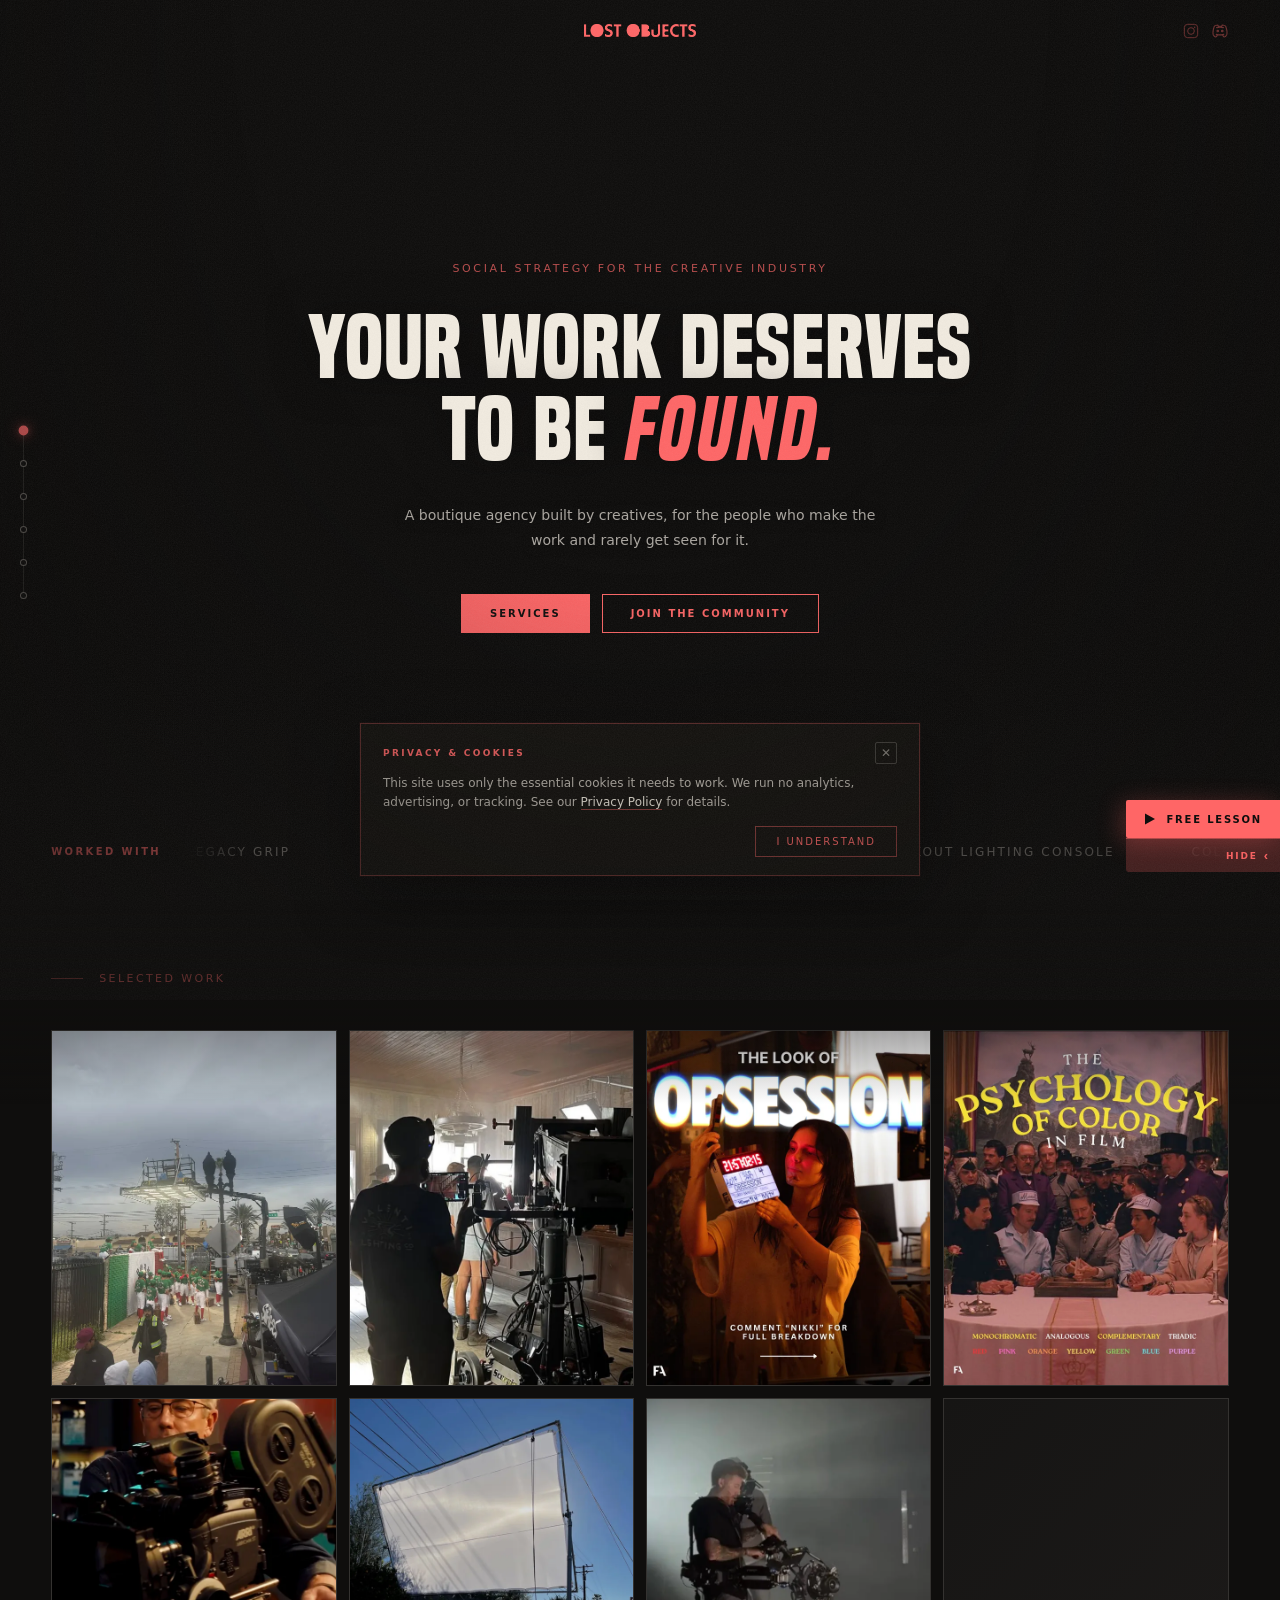
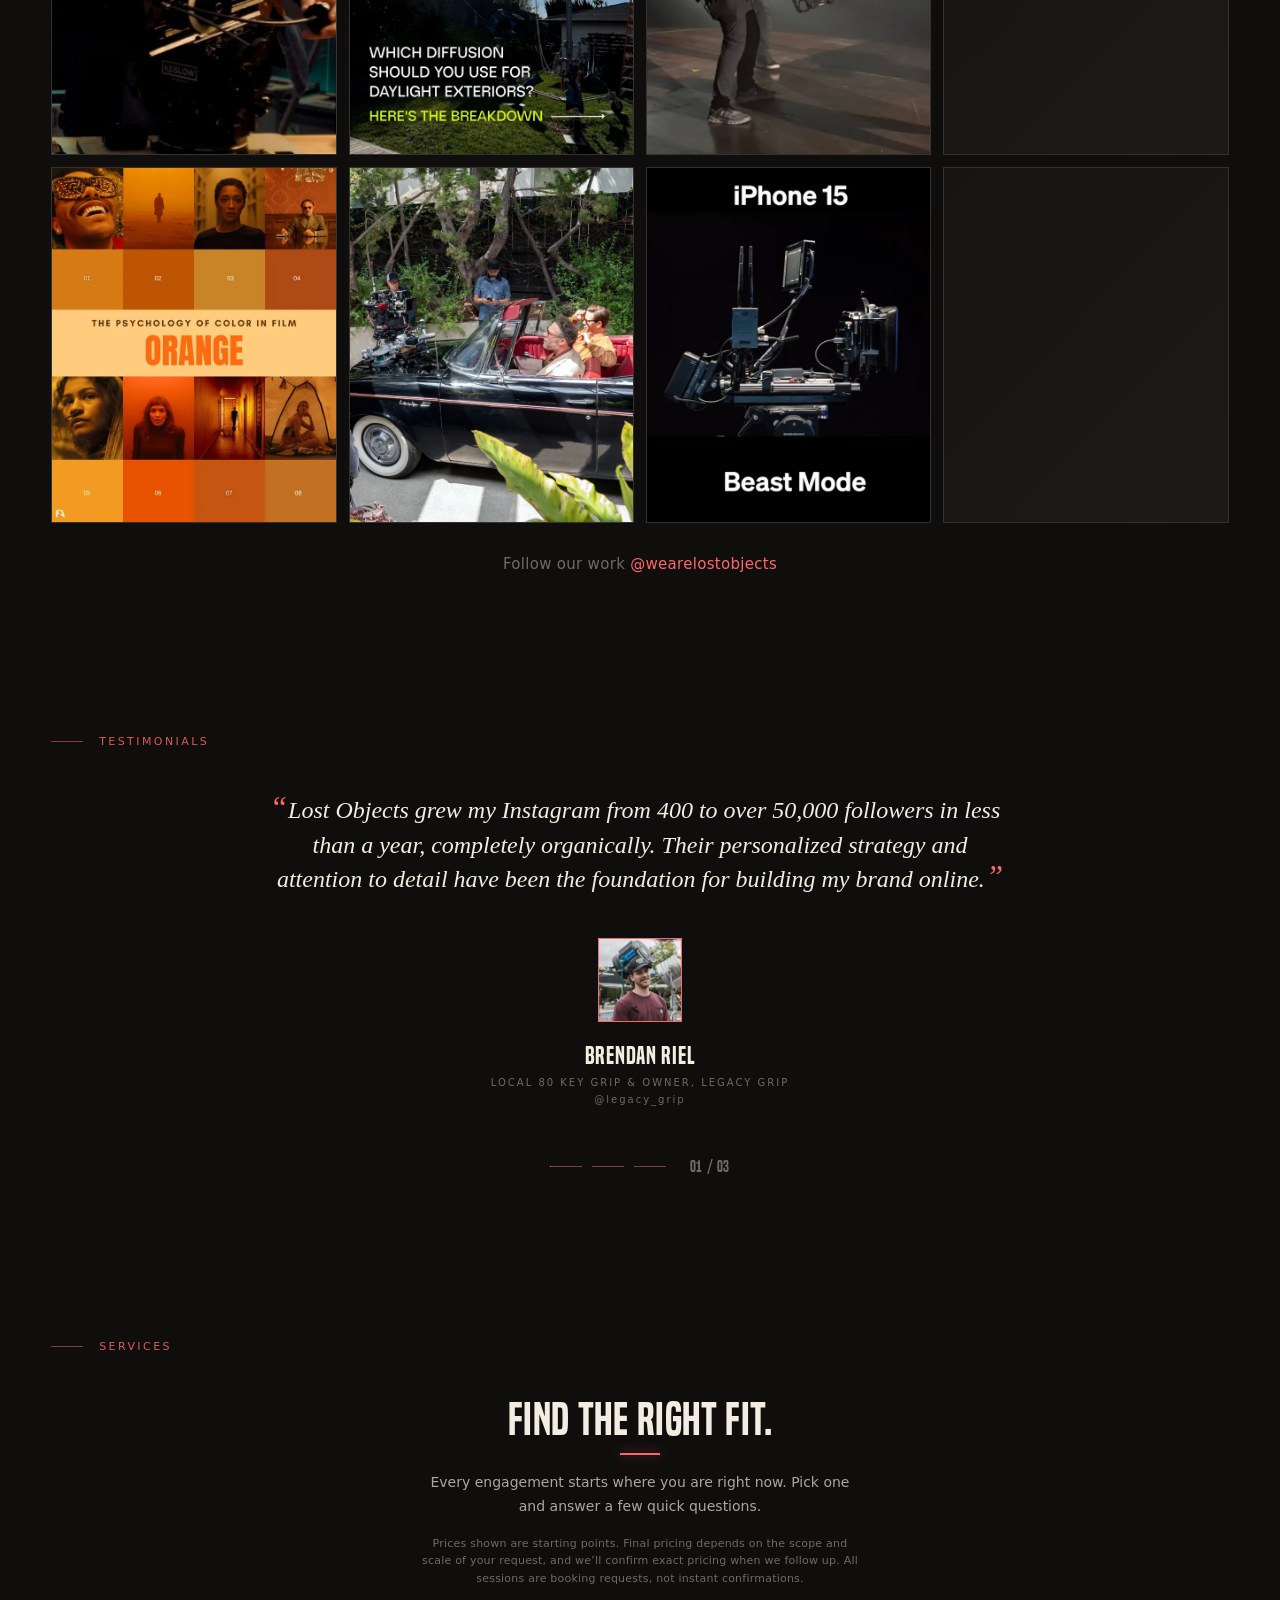
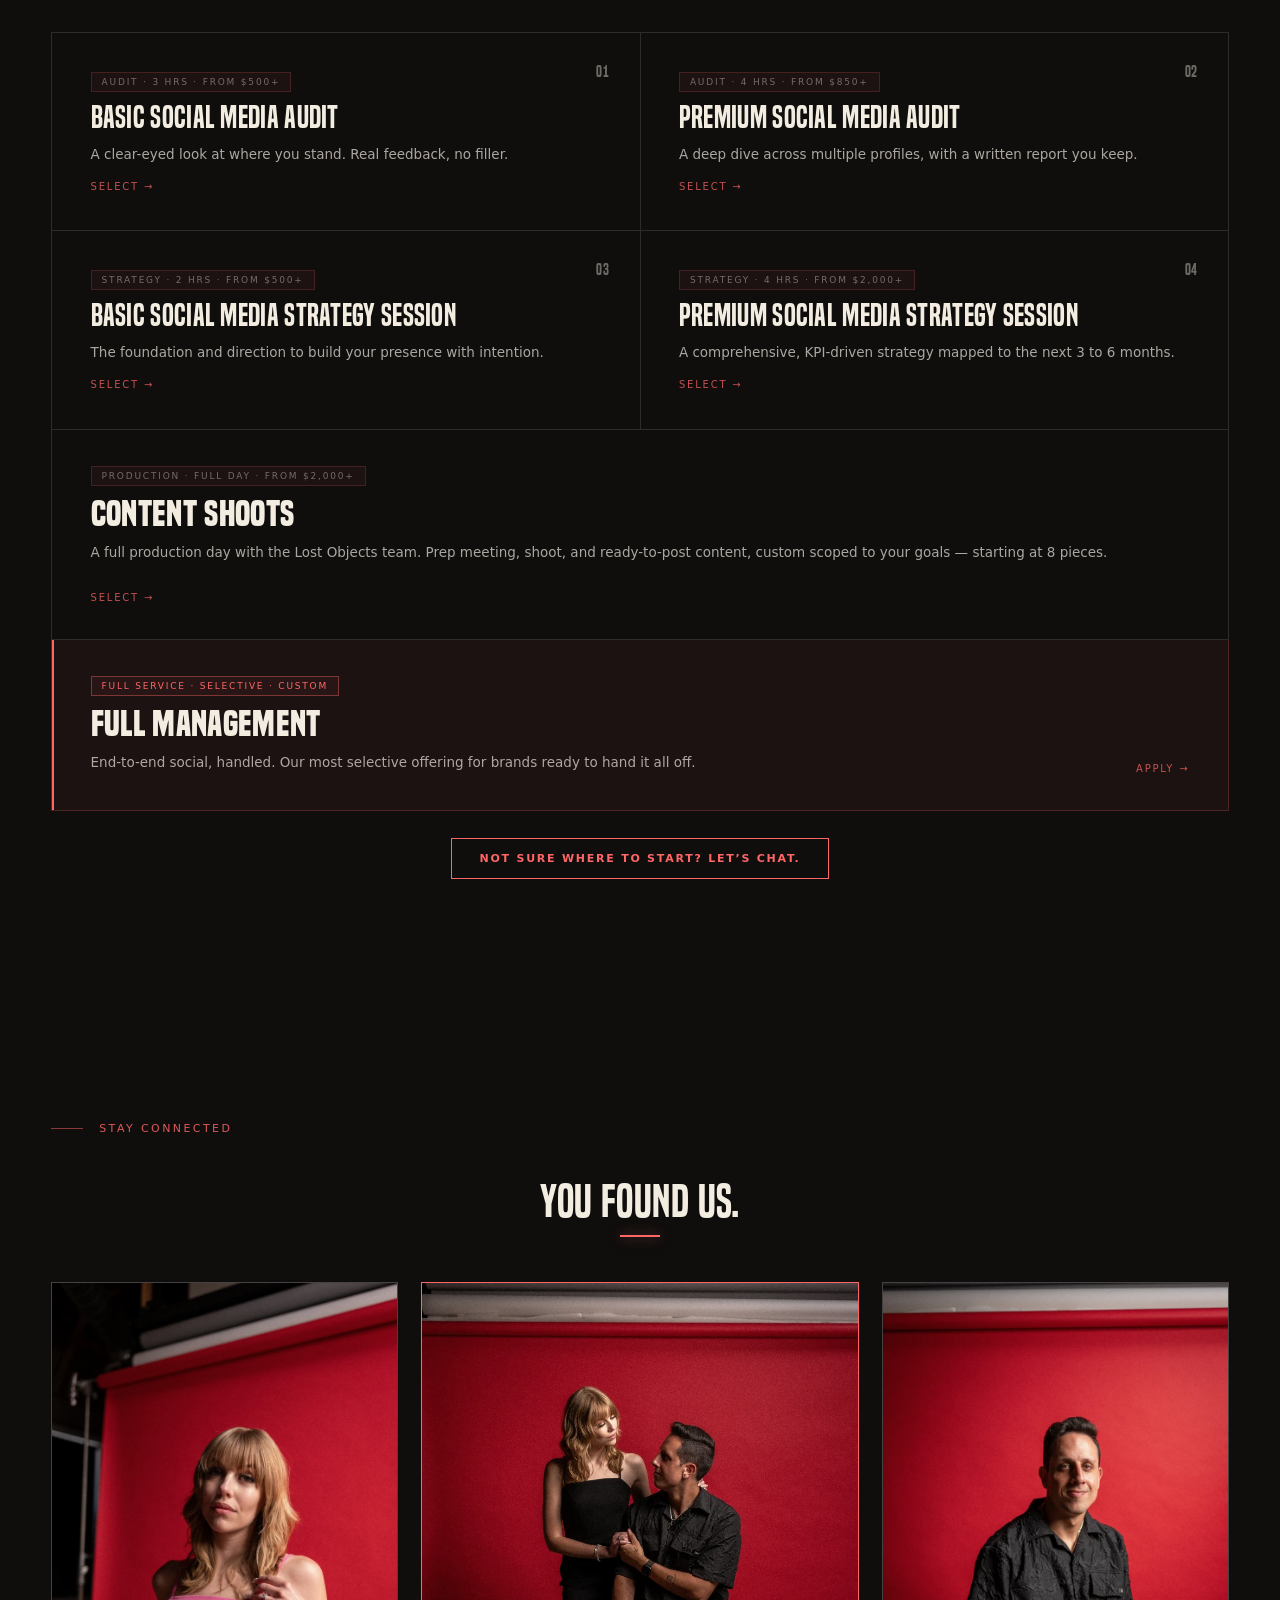
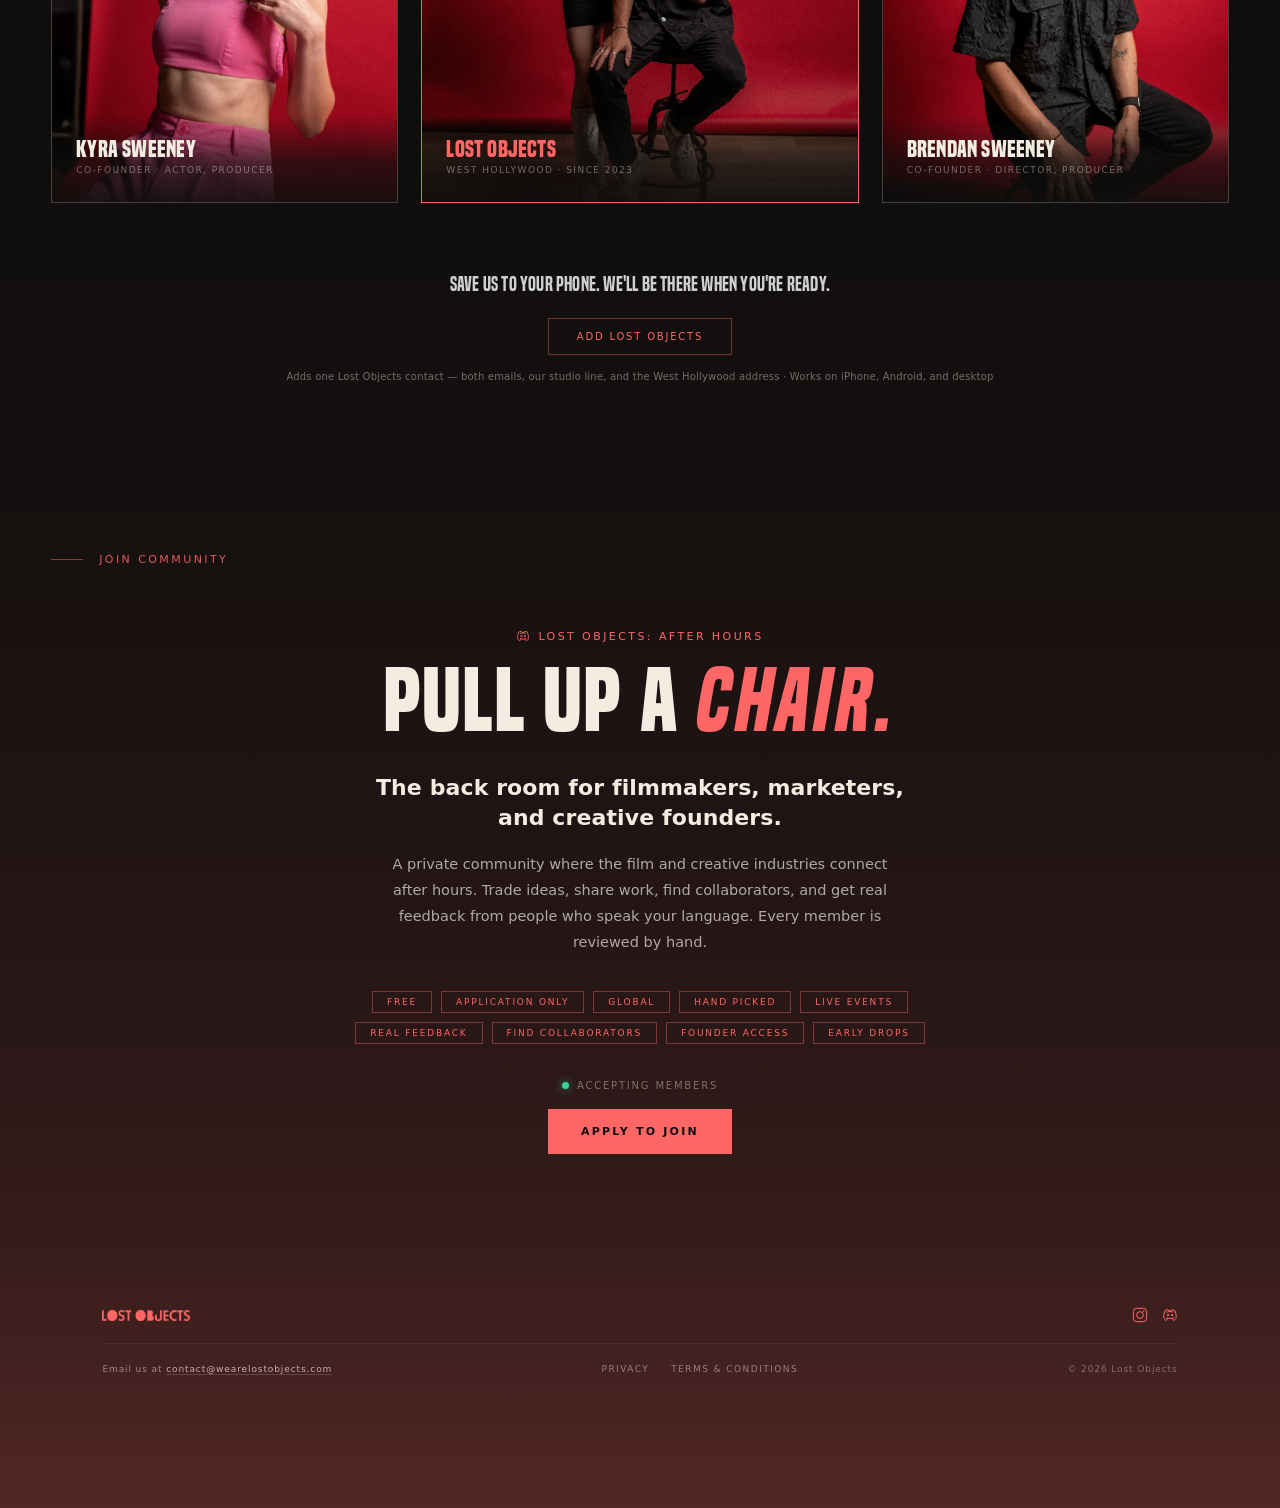
==== commit e0a638f5: "Testimonials: visibility driven autoplay, single clock progress rules, stable height, byline links t" ====
--- a/index.html
+++ b/index.html
@@ -1676,12 +1676,17 @@
       .whois-tab { flex: 0 0 auto; }
     }
 
-    /* TESTIMONIALS — rotating quote stage. Mirrors the section rhythm and the
-       Services panel crossfade language (same cubic-bezier(0.16,1,0.3,1) ease
-       with an opacity + scale + blur bloom). One slide shows at a time; slides
-       are stacked in a single grid cell so the stage auto-sizes to the tallest
-       quote (no height jump between slides). Section is a .scene, so it inherits
-       the scroll-focus fade and gets its own left-rail dot in DOM order. */
+    /* TESTIMONIALS — rotating quote stage. Crossfade + small rise on the site
+       settle curve (cubic-bezier(0.16,1,0.3,1)) at 0.65s, the same duration as
+       the Stay Connected crossfade. Slides stack in a single grid cell so the
+       stage never changes height; the quote inside each slide is additionally
+       given a JS-measured min-height equal to the TALLEST of the three at the
+       current width, because the stage being stable is not enough on its own —
+       each slide is a flex column, so a shorter quote used to pull the portrait,
+       name and role up by a whole line (measured: 24-31px at 1024/640/480/390/
+       360, sub-pixel at 1440/1280/900/768 only by coincidence of line counts).
+       Section is a .scene, so it inherits the scroll-focus fade and gets its own
+       left-rail dot in DOM order. */
     .testimonials-section {
       position: relative;
       max-width: var(--max);
@@ -1702,32 +1707,24 @@
       justify-content: flex-start;
       text-align: center;
       opacity: 0;
-      transform: scale(0.985);
-      filter: blur(6px);
+      transform: translateY(8px);
       pointer-events: none;
-      transition: opacity 0.65s ease,
-                  transform 0.9s cubic-bezier(0.16, 1, 0.3, 1),
-                  filter 0.65s ease;
+      /* 0.65s settle curve — the Stay Connected crossfade duration. The old
+         0.9s was the site's height-morph duration, slower than any other
+         crossfade here. Portrait, name and role live inside the slide, so they
+         crossfade with the quote for free. */
+      transition: opacity 0.65s cubic-bezier(0.16, 1, 0.3, 1),
+                  transform 0.65s cubic-bezier(0.16, 1, 0.3, 1);
     }
     .tst-slide.active {
       opacity: 1;
       transform: none;
-      filter: blur(0);
       pointer-events: auto;
     }
-    /* Index — same treatment as the Services card numbers (Built Titling, muted).
-       Now sits alone above the quote (the decorative mark was removed) with
-       comfortable spacing below. */
-    .tst-index {
-      font-family: var(--display);
-      font-size: 15px;
-      font-weight: 600;
-      letter-spacing: 0.04em;
-      color: var(--fg3);
-      margin-bottom: clamp(20px, 3vh, 30px);
-    }
     /* Longer real quotes: sized + widened to sit at ~3-5 lines on desktop.
-       clamp min (1.05rem) also carries mobile, so there's no breakpoint jump. */
+       clamp min (1.05rem) also carries mobile, so there's no breakpoint jump.
+       min-height is set inline by JS (see sizeQuotes) — never author it here,
+       or the measurement pass has to fight a stylesheet value. */
     .tst-quote {
       margin: 0 0 clamp(22px, 3.4vh, 34px);
       max-width: 760px;
@@ -1749,6 +1746,28 @@
     }
     .tst-quote-mark-open { margin-left: -0.32em; margin-right: 0.03em; }
     .tst-quote-mark-close { margin-left: 0.03em; }
+    /* BYLINE — portrait + name + role + handle are one link to the client's
+       Instagram. The anchor lives inside <figcaption> rather than wrapping it,
+       because figcaption has to stay a direct child of <figure>. The handle is
+       a <span>, not a second <a>, so there is no nested link; the anchor's
+       aria-label carries the whole accessible name ("<Name> on Instagram") and
+       the portrait's alt is empty so it adds nothing to it. */
+    .tst-byline {
+      display: flex;
+      flex-direction: column;
+      align-items: center;
+      padding: 10px 14px;
+      color: inherit;
+      text-decoration: none;
+      border-radius: 0;
+      transition: box-shadow 0.2s ease;
+    }
+    .tst-byline:focus-visible {
+      outline: none;
+      /* The site's focus ring (.lo-panel / .lo-chip :focus-visible), around the
+         whole byline block rather than any one line inside it. */
+      box-shadow: 0 0 0 2px rgba(255,102,102,0.35);
+    }
     /* Portrait — square, sharp corners, coral hairline, gently desaturated.
        Placeholder = dark square with initials; swapping in a real photo is a
        one-line change per slide (add the .tst-portrait-img line — see markup). */
@@ -1764,6 +1783,7 @@
       align-items: center;
       justify-content: center;
       flex-shrink: 0;
+      transition: box-shadow 0.2s ease;
     }
     .tst-portrait-initials {
       font-family: var(--display);
@@ -1781,7 +1801,10 @@
       object-fit: cover;
       filter: saturate(0.85);
     }
+    /* name / role / handle are <span>s inside the byline anchor, so they need
+       display: block to keep stacking the way the old <div>s did. */
     .tst-name {
+      display: block;
       font-family: var(--display);
       font-size: clamp(18px, 2vw, 24px);
       font-weight: 600;
@@ -1791,6 +1814,7 @@
       margin-bottom: 7px;
     }
     .tst-role {
+      display: block;
       font-family: var(--sans);
       font-size: 10px;
       font-weight: 500;
@@ -1798,62 +1822,117 @@
       text-transform: uppercase;
       color: var(--fg3);
     }
-    /* Manual nav dots — active filled coral, inactive dimmed outline */
-    .tst-dots {
+    /* Client handle — the .tst-role treatment at the same size, tracking and
+       muted colour, but text-transform: none so it renders as the real
+       lowercase handle rather than shouting it. */
+    .tst-handle {
+      display: block;
+      margin-top: 6px;
+      font-family: var(--sans);
+      font-size: 10px;
+      font-weight: 500;
+      letter-spacing: 0.2em;
+      text-transform: none;
+      color: var(--fg3);
+      transition: color 0.2s ease;
+    }
+    /* Hover / focus on the byline lights the handle coral and glows the
+       portrait's coral keyline. Plain ease at the site's 0.2s hover duration. */
+    .tst-byline:hover .tst-handle,
+    .tst-byline:focus-visible .tst-handle { color: var(--pink); }
+    .tst-byline:hover .tst-portrait,
+    .tst-byline:focus-visible .tst-portrait {
+      box-shadow: 0 0 14px rgba(255,102,102,0.45);
+    }
+
+    /* PROGRESS ROW — three short coral rules plus the slide counter, one row.
+       Each rule is the .section-eyebrow-line: 32x1, var(--pink) at 0.5 alpha.
+       The track IS that rule; the fill is the same rule at full coral, scaled
+       from the left by a single rAF clock (see the JS) so the indicator and the
+       slide change share one source of truth and cannot drift. Replaces the old
+       per-dot SVG ring, which animated on the CSS clock and desynchronised from
+       the setTimeout advance by however long the pointer rested here. */
+    .tst-progress {
       display: flex;
+      align-items: center;
       justify-content: center;
+      gap: clamp(16px, 2vw, 24px);
+      margin-top: clamp(28px, 4.5vh, 44px);
+    }
+    .tst-rules {
+      display: flex;
       align-items: center;
-      gap: 16px;
-      margin-top: clamp(28px, 4.5vh, 44px);
-    }
-    .tst-dot {
+      gap: 10px;
+    }
+    /* The button is a transparent 22px-tall hit box so the focus ring has
+       something to draw around and the tap target is not 1px; the visible rule
+       is the 1px child, vertically centred. */
+    .tst-rule {
+      display: flex;
+      align-items: center;
+      width: 32px;
+      height: 22px;
+      padding: 0;
+      background: transparent;
+      border: 0;
+      border-radius: 0;
+      cursor: pointer;
+      -webkit-tap-highlight-color: transparent;
+    }
+    /* The 0.5 alpha is in the COLOUR, not in `opacity`. .section-eyebrow-line
+       gets away with `opacity: 0.5` because nothing lives inside it; here an
+       element opacity would open a group that the fill sits inside, so the fill
+       would be dimmed to 0.5 as well and a filled rule would be pixel-identical
+       to an empty one. Same rendered colour as the kicker, composited per-layer. */
+    .tst-rule-track {
       position: relative;
-      width: 9px;
-      height: 9px;
-      padding: 0;
-      border-radius: 50%;
-      background: transparent;
-      border: 1px solid rgba(255,102,102,0.45);
-      cursor: pointer;
-      overflow: visible;
-      transition: background 0.25s ease, border-color 0.25s ease;
-    }
-    .tst-dot:hover { border-color: var(--pink); }
-    .tst-dot.active { background: var(--pink); border-color: var(--pink); }
-    /* Progress ring — thin coral arc that draws around the active dot over the
-       6s auto-advance. Restarted by JS on every slide change (incl. manual),
-       paused on hover, hidden entirely under reduced motion. Quiet, not a spinner. */
-    .tst-ring {
+      width: 100%;
+      height: 1px;
+      background: rgba(255,102,102,0.5);
+      overflow: hidden;
+      /* 0.2s ease — the site's hover duration (.svc-help-btn, .btn-o). */
+      transition: background-color 0.2s ease;
+    }
+    .tst-rule:hover .tst-rule-track,
+    .tst-rule:focus-visible .tst-rule-track { background: rgba(255,102,102,0.75); }
+    .tst-rule:focus-visible {
+      outline: none;
+      /* The site's focus ring (.lo-panel / .lo-chip :focus-visible). */
+      box-shadow: 0 0 0 2px rgba(255,102,102,0.35);
+    }
+    /* Fill grows left to right. transform only — no layout, no paint of the
+       1px track's box, and it is written straight from the rAF clock. */
+    .tst-rule-fill {
       position: absolute;
-      top: 50%;
-      left: 50%;
-      width: 16px;
-      height: 16px;
-      transform: translate(-50%, -50%) rotate(-90deg);
-      opacity: 0;
-      pointer-events: none;
-      overflow: visible;
-    }
-    .tst-ring circle {
-      fill: none;
-      stroke: var(--pink);
-      stroke-width: 1.5;
-      stroke-dasharray: 50.27;   /* 2·pi·8 ≈ circumference of r=8 in the viewBox */
-      stroke-dashoffset: 50.27;
-    }
-    .tst-ring.tst-ring-run { opacity: 0.8; }
-    .tst-ring.tst-ring-run circle { animation: tst-ring-draw 6s linear forwards; }
-    @keyframes tst-ring-draw { to { stroke-dashoffset: 0; } }
-    .testimonials-section:hover .tst-ring.tst-ring-run circle { animation-play-state: paused; }
+      inset: 0;
+      background: var(--pink);
+      transform-origin: left center;
+      transform: scaleX(0);
+    }
+    /* Slide counter — the old .tst-index treatment (Built Titling, muted),
+       moved out of the slides and onto this row as "01 / 03". */
+    .tst-count {
+      font-family: var(--display);
+      font-size: 15px;
+      font-weight: 600;
+      letter-spacing: 0.04em;
+      color: var(--fg3);
+      font-variant-numeric: tabular-nums;
+    }
     @media (prefers-reduced-motion: reduce) {
-      /* Keep a gentle opacity crossfade; drop the scale/blur bloom + progress ring */
-      .tst-slide { transform: none; filter: none; transition: opacity 0.5s ease; }
-      .tst-ring { display: none; }
+      /* No crossfade at all: slides swap on their end states. Autoplay and the
+         rAF progress clock are both disabled in JS; the rules still render the
+         active slide statically and every manual control still works. */
+      .tst-slide { transition: none; transform: none; }
+      .tst-rule-track { transition: none; }
+      .tst-byline, .tst-handle, .tst-portrait { transition: none; }
     }
     @media (max-width: 768px) {
       .tst-portrait { width: 62px; height: 62px; }
-    }
-
+      /* Taller tap target on touch; the visible rule stays 32x1. */
+      .tst-rule { height: 40px; }
+      .tst-rules { gap: 12px; }
+    }
     /* SERVICES — FIND THE RIGHT FIT (inline questionnaire) */
     .services-section {
       position: relative;
@@ -4233,138 +4312,324 @@
 </script>
 -->
 
-<!-- TESTIMONIALS — rotating quote stage (crossfade, auto-advance, dots, swipe) -->
-<section class="testimonials-section scene" id="testimonials" data-scene-label="Testimonials">
+<!-- TESTIMONIALS — rotating quote stage (crossfade, visibility-driven autoplay,
+     progress rules, swipe, arrow keys) -->
+<section class="testimonials-section scene" id="testimonials" data-scene-label="Testimonials"
+         role="region" aria-roledescription="carousel" aria-label="Client testimonials">
   <div class="section-eyebrow">
     <div class="section-eyebrow-line"></div>
     <span class="section-eyebrow-text">Testimonials</span>
   </div>
 
   <div class="tst-stage" id="tstStage">
-    <figure class="tst-slide active" data-index="0">
-      <span class="tst-index">01</span>
+    <figure class="tst-slide active" data-index="0" role="group" aria-roledescription="slide" aria-label="1 of 3" aria-hidden="false">
       <blockquote class="tst-quote"><span class="tst-quote-mark tst-quote-mark-open">&ldquo;</span>Lost Objects grew my Instagram from 400 to over 50,000 followers in less than a year, completely organically. Their personalized strategy and attention to detail have been the foundation for building my brand online.<span class="tst-quote-mark tst-quote-mark-close">&rdquo;</span></blockquote>
-      <div class="tst-portrait">
-        <img class="tst-portrait-img" src="images/riel_400.jpg" alt="Brendan Riel" decoding="async">
-      </div>
       <figcaption>
-        <div class="tst-name">Brendan Riel</div>
-        <div class="tst-role">Local 80 Key Grip &amp; Owner, Legacy Grip</div>
+        <a class="tst-byline" href="https://www.instagram.com/legacy_grip/" target="_blank" rel="noopener noreferrer" aria-label="Brendan Riel on Instagram">
+          <span class="tst-portrait">
+            <img class="tst-portrait-img" src="images/riel_400.jpg" alt="" width="400" height="400" loading="lazy" decoding="async">
+          </span>
+          <span class="tst-name">Brendan Riel</span>
+          <span class="tst-role">Local 80 Key Grip &amp; Owner, Legacy Grip</span>
+          <span class="tst-handle">@legacy_grip</span>
+        </a>
       </figcaption>
     </figure>
 
-    <figure class="tst-slide" data-index="1">
-      <span class="tst-index">02</span>
+    <figure class="tst-slide" data-index="1" role="group" aria-roledescription="slide" aria-label="2 of 3" aria-hidden="true" inert>
       <blockquote class="tst-quote"><span class="tst-quote-mark tst-quote-mark-open">&ldquo;</span>Kyra and Brendan helped me launch a cohesive brand across Instagram and my website, with a clear roadmap tailored to the film industry. Their creative input and strategic approach have been invaluable.<span class="tst-quote-mark tst-quote-mark-close">&rdquo;</span></blockquote>
-      <div class="tst-portrait">
-        <img class="tst-portrait-img" src="images/bruce_400.jpg" alt="Bruce Eisenberg" decoding="async">
-      </div>
       <figcaption>
-        <div class="tst-name">Bruce Eisenberg</div>
-        <div class="tst-role">Cinematographer &amp; Photographer</div>
+        <a class="tst-byline" href="https://www.instagram.com/bruceeisenbergdp/" target="_blank" rel="noopener noreferrer" aria-label="Bruce Eisenberg on Instagram">
+          <span class="tst-portrait">
+            <img class="tst-portrait-img" src="images/bruce_400.jpg" alt="" width="400" height="400" loading="lazy" decoding="async">
+          </span>
+          <span class="tst-name">Bruce Eisenberg</span>
+          <span class="tst-role">Cinematographer &amp; Photographer</span>
+          <span class="tst-handle">@bruceeisenbergdp</span>
+        </a>
       </figcaption>
     </figure>
 
-    <figure class="tst-slide" data-index="2">
-      <span class="tst-index">03</span>
+    <figure class="tst-slide" data-index="2" role="group" aria-roledescription="slide" aria-label="3 of 3" aria-hidden="true" inert>
       <blockquote class="tst-quote"><span class="tst-quote-mark tst-quote-mark-open">&ldquo;</span>Lost Objects gave me clear, actionable advice that elevated my Instagram and made my profile stand out. Their feedback was thoughtful, easy to implement, and made an immediate difference in how I present my work online.<span class="tst-quote-mark tst-quote-mark-close">&rdquo;</span></blockquote>
-      <div class="tst-portrait">
-        <img class="tst-portrait-img" src="images/will_400.jpg" alt="Hugo Will" decoding="async">
-      </div>
       <figcaption>
-        <div class="tst-name">Hugo Will</div>
-        <div class="tst-role">Cinematographer</div>
+        <a class="tst-byline" href="https://www.instagram.com/hugo_willl/" target="_blank" rel="noopener noreferrer" aria-label="Hugo Will on Instagram">
+          <span class="tst-portrait">
+            <img class="tst-portrait-img" src="images/will_400.jpg" alt="" width="400" height="400" loading="lazy" decoding="async">
+          </span>
+          <span class="tst-name">Hugo Will</span>
+          <span class="tst-role">Cinematographer</span>
+          <span class="tst-handle">@hugo_willl</span>
+        </a>
       </figcaption>
     </figure>
   </div>
 
-  <div class="tst-dots" aria-label="Choose a testimonial">
-    <button type="button" class="tst-dot active" aria-label="Show testimonial 1" aria-current="true"><svg class="tst-ring" viewBox="0 0 20 20" aria-hidden="true"><circle cx="10" cy="10" r="8"/></svg></button>
-    <button type="button" class="tst-dot" aria-label="Show testimonial 2"><svg class="tst-ring" viewBox="0 0 20 20" aria-hidden="true"><circle cx="10" cy="10" r="8"/></svg></button>
-    <button type="button" class="tst-dot" aria-label="Show testimonial 3"><svg class="tst-ring" viewBox="0 0 20 20" aria-hidden="true"><circle cx="10" cy="10" r="8"/></svg></button>
+  <!-- Progress row: three kicker-weight coral rules + the slide counter. The
+       fills are written every frame from the same rAF clock that advances the
+       slide, so they cannot drift apart. The counter duplicates each slide's
+       "n of 3" label, so it is aria-hidden to keep it from double-announcing. -->
+  <div class="tst-progress">
+    <div class="tst-rules" role="group" aria-label="Choose a testimonial">
+      <button type="button" class="tst-rule" data-index="0" aria-current="true" aria-label="Show testimonial 1 of 3, Brendan Riel"><span class="tst-rule-track"><span class="tst-rule-fill"></span></span></button>
+      <button type="button" class="tst-rule" data-index="1" aria-label="Show testimonial 2 of 3, Bruce Eisenberg"><span class="tst-rule-track"><span class="tst-rule-fill"></span></span></button>
+      <button type="button" class="tst-rule" data-index="2" aria-label="Show testimonial 3 of 3, Hugo Will"><span class="tst-rule-track"><span class="tst-rule-fill"></span></span></button>
+    </div>
+    <span class="tst-count" id="tstCount" aria-hidden="true">01 / 03</span>
   </div>
 </section>
 
 <script>
-/* Testimonials rotation — auto-advance (6s) with a hover pause, a 15s pause
-   after any manual interaction, clickable dots, and touch swipe. Self-contained
-   IIFE so it can't touch any other section. */
+/* Testimonials rotation.
+
+   ONE CLOCK. A single requestAnimationFrame loop accumulates elapsed ms for the
+   current slide; that same accumulator both paints the progress fills and fires
+   the advance at SLIDE_MS. The previous build ran a 6s CSS keyframe on the rings
+   alongside a 6s setTimeout, which desynchronised permanently the first time the
+   pointer rested here (CSS animation-play-state froze the ring while the timeout
+   kept firing on wall-clock boundaries) — measured up to a full cycle apart.
+
+   VISIBILITY DRIVEN. Autoplay exists only while the section is at least half in
+   view: entering resets to slide 1 and starts, leaving stops and clears. It also
+   pauses on hover, on keyboard focus within, and while the tab is hidden. Under
+   prefers-reduced-motion there is no autoplay and no progress animation — the
+   rules just mark the active slide and every manual control still works.
+
+   STABLE HEIGHT. Slides stack in one grid cell, so the stage height is constant,
+   but each slide is a flex column: a shorter quote used to pull the portrait,
+   name and role up by a whole line (24-31px at 1024/640/480/390/360). sizeQuotes
+   pins every quote to the tallest of the three at the current width instead.
+
+   Self-contained IIFE so it can't touch any other section. */
 (function () {
   'use strict';
   var section = document.getElementById('testimonials');
   var stage   = document.getElementById('tstStage');
   if (!section || !stage) return;
 
-  var slides = Array.prototype.slice.call(section.querySelectorAll('.tst-slide'));
-  var dots   = Array.prototype.slice.call(section.querySelectorAll('.tst-dot'));
-  var rings  = Array.prototype.slice.call(section.querySelectorAll('.tst-ring'));
+  var slides  = Array.prototype.slice.call(section.querySelectorAll('.tst-slide'));
+  var rules   = Array.prototype.slice.call(section.querySelectorAll('.tst-rule'));
+  var fills   = Array.prototype.slice.call(section.querySelectorAll('.tst-rule-fill'));
+  var counter = document.getElementById('tstCount');
   var reduceMotion = window.matchMedia('(prefers-reduced-motion: reduce)');
   var N = slides.length;
-  if (!N) return;
-
-  var INTERVAL = 6000;       /* auto-advance cadence */
-  var MANUAL_PAUSE = 15000;  /* pause after a manual interaction */
-  var idx = 0, hovering = false, paused = false, timer = null, pauseTimer = null;
+  if (!N || rules.length !== N || fills.length !== N) return;
+
+  var quotes = [];
+  for (var qi = 0; qi < N; qi++) quotes.push(slides[qi].querySelector('.tst-quote'));
+
+  var SLIDE_MS = 6000;      /* auto-advance cadence, unchanged */
+
+  var idx = 0;
+  var elapsed = 0;          /* ms accrued on the current slide — the only clock */
+  var lastTs  = 0;
+  var rafId   = null;
+  var running = false;
+  var onScreen = false, hovering = false, focusWithin = false;
+
+  function pad(n) { return (n < 10 ? '0' : '') + n; }
+
+  /* ── Stable quote height ──────────────────────────────────────────────
+     Clear, measure all three, pin all three to the tallest. Runs at init, on
+     resize/orientationchange (rAF-coalesced) and once fonts have settled, since
+     the swap from fallback to Fraunces changes the line count. */
+  /* getBoundingClientRect reports the VISUAL box, and .scene sits at
+     transform: scale(0.98) until the section is scroll-focused — measuring
+     through that scale under-reported every quote by 2% and left the tallest
+     one overflowing the shared min-height by 1.7px. Divide the scale back out
+     (uniform, so width gives it away) to recover the layout height exactly. */
+  function layoutHeight(el) {
+    var r = el.getBoundingClientRect();
+    var w = el.offsetWidth;
+    var scale = (w && r.width) ? (r.width / w) : 1;
+    return scale > 0 ? r.height / scale : r.height;
+  }
+  function sizeQuotes() {
+    var i, h = 0;
+    for (i = 0; i < N; i++) if (quotes[i]) quotes[i].style.minHeight = '';
+    for (i = 0; i < N; i++) if (quotes[i]) h = Math.max(h, layoutHeight(quotes[i]));
+    h = Math.ceil(h);
+    if (!h) return;
+    for (i = 0; i < N; i++) if (quotes[i]) quotes[i].style.minHeight = h + 'px';
+  }
+  var sizeRaf = null;
+  function queueSize() {
+    if (sizeRaf !== null) return;
+    sizeRaf = requestAnimationFrame(function () { sizeRaf = null; sizeQuotes(); });
+  }
+
+  /* ── Paint ────────────────────────────────────────────────────────────
+     Completed rules stay filled, the active one is at p, upcoming are empty. */
+  function paint(p) {
+    for (var i = 0; i < N; i++) {
+      var v = i < idx ? 1 : (i > idx ? 0 : p);
+      fills[i].style.transform = 'scaleX(' + v + ')';
+    }
+  }
 
   function render() {
     for (var i = 0; i < N; i++) {
-      slides[i].classList.toggle('active', i === idx);
       var on = i === idx;
-      dots[i].classList.toggle('active', on);
-      if (on) dots[i].setAttribute('aria-current', 'true');
-      else dots[i].removeAttribute('aria-current');
-    }
-    /* Restart the progress ring on the active dot only (skipped under reduced
-       motion). Removing then re-adding the class with a reflow between forces
-       the 6s draw animation to restart from zero on every slide change. */
-    if (rings.length && !reduceMotion.matches) {
-      for (var r = 0; r < rings.length; r++) rings[r].classList.remove('tst-ring-run');
-      var active = rings[idx];
-      if (active) { void active.getBoundingClientRect(); active.classList.add('tst-ring-run'); }
-    }
+      slides[i].classList.toggle('active', on);
+      slides[i].setAttribute('aria-hidden', on ? 'false' : 'true');
+      /* inert keeps the off-slide handle link out of the tab order and the
+         off-slide quotes out of the accessibility tree — without it a screen
+         reader read all three testimonials as one run of text. tabindex is the
+         belt-and-braces fallback where inert is unsupported. */
+      if (on) slides[i].removeAttribute('inert');
+      else slides[i].setAttribute('inert', '');
+      var link = slides[i].querySelector('.tst-byline');
+      if (link) { if (on) link.removeAttribute('tabindex'); else link.setAttribute('tabindex', '-1'); }
+      if (on) rules[i].setAttribute('aria-current', 'true');
+      else rules[i].removeAttribute('aria-current');
+    }
+    /* No aria-live here: the counter is aria-hidden and the slides carry their
+       own "n of 3" labels, so autoplay never announces anything. */
+    if (counter) counter.textContent = pad(idx + 1) + ' / ' + pad(N);
   }
 
-  /* Re-armed on every change; while hovering or in a manual pause it simply
-     re-checks one interval later instead of advancing. */
-  function schedule() {
-    clearTimeout(timer);
-    timer = setTimeout(function () {
-      if (hovering || paused) { schedule(); return; }
-      go(idx + 1);
-    }, INTERVAL);
+  /* ── The clock ────────────────────────────────────────────────────────── */
+  function canRun() {
+    return !reduceMotion.matches && onScreen && !document.hidden && !hovering && !focusWithin;
   }
-
-  function go(i) { idx = ((i % N) + N) % N; render(); schedule(); }
-
-  function manualGo(i) {
-    paused = true;
-    clearTimeout(pauseTimer);
-    pauseTimer = setTimeout(function () { paused = false; }, MANUAL_PAUSE);
-    go(i);
+  function frame(ts) {
+    if (!running) return;
+    if (!lastTs) lastTs = ts;
+    elapsed += ts - lastTs;
+    lastTs = ts;
+    if (elapsed >= SLIDE_MS) { goTo(idx + 1); return; }
+    paint(elapsed / SLIDE_MS);
+    rafId = requestAnimationFrame(frame);
   }
-
+  function play() {
+    if (running || !canRun()) return;
+    running = true;
+    lastTs = 0;                      /* first frame contributes no elapsed time */
+    rafId = requestAnimationFrame(frame);
+  }
+  function pause() {                 /* freeze progress where it stands */
+    running = false;
+    lastTs = 0;
+    if (rafId !== null) { cancelAnimationFrame(rafId); rafId = null; }
+  }
+  function stop() { pause(); elapsed = 0; }
+
+  /* Every slide change goes through here, autoplay and manual alike, so the
+     clock always restarts on the new slide. pause() first: when frame() calls
+     this at the end of a cycle, running is still true and play() would no-op. */
+  function goTo(i) {
+    pause();
+    elapsed = 0;
+    idx = ((i % N) + N) % N;
+    render();
+    paint(reduceMotion.matches ? 1 : 0);
+    play();
+  }
+
+  /* ── Visibility ───────────────────────────────────────────────────────── */
+  function setOnScreen(on) {
+    if (on === onScreen) return;
+    onScreen = on;
+    if (on) {
+      queueSize();                   /* re-measure now that fonts and layout have settled */
+      goTo(0);                       /* reset to slide 1, then start */
+    } else stop();
+  }
+
+  if ('IntersectionObserver' in window) {
+    var io = new IntersectionObserver(function (entries) {
+      for (var i = 0; i < entries.length; i++) {
+        var e = entries[i];
+        var vh = window.innerHeight || document.documentElement.clientHeight || 1;
+        var r  = e.boundingClientRect;
+        /* A section taller than the viewport can never reach ratio 0.5, so
+           "fills at least half the viewport" counts as visible too. */
+        var covered = Math.max(0, Math.min(r.bottom, vh) - Math.max(r.top, 0)) / vh;
+        setOnScreen(!!e.isIntersecting && (e.intersectionRatio >= 0.5 || covered >= 0.5));
+      }
+    }, { threshold: [0, 0.25, 0.5, 0.75, 1] });
+    io.observe(section);
+  } else {
+    setOnScreen(true);               /* no IO: rotate rather than never start */
+  }
+
+  document.addEventListener('visibilitychange', function () {
+    if (document.hidden) pause(); else play();
+  });
+
+  /* ── Pointer and focus pauses ─────────────────────────────────────────── */
+  section.addEventListener('mouseenter', function () { hovering = true; pause(); });
+  section.addEventListener('mouseleave', function () { hovering = false; play(); });
+
+  /* Keyboard focus only. Gating on :focus-visible means clicking a rule with the
+     mouse doesn't leave the carousel permanently paused after the pointer
+     leaves — the hover pause already covers the pointer being here. */
+  section.addEventListener('focusin', function (e) {
+    var vis = true;
+    try { vis = !!(e.target && e.target.matches && e.target.matches(':focus-visible')); } catch (err) { vis = true; }
+    if (!vis) return;
+    focusWithin = true;
+    pause();
+  });
+  section.addEventListener('focusout', function (e) {
+    if (e.relatedTarget && section.contains(e.relatedTarget)) return;
+    focusWithin = false;
+    play();
+  });
+
+  /* ── Manual controls ──────────────────────────────────────────────────── */
   for (var d = 0; d < N; d++) {
-    (function (i) { dots[i].addEventListener('click', function () { manualGo(i); }); })(d);
+    (function (i) { rules[i].addEventListener('click', function () { goTo(i); }); })(d);
   }
 
-  section.addEventListener('mouseenter', function () { hovering = true; });
-  section.addEventListener('mouseleave', function () { hovering = false; });
-
-  /* Touch swipe left/right on the stage */
-  var sx = 0, sy = 0, tracking = false;
+  section.addEventListener('keydown', function (e) {
+    if (e.key === 'ArrowRight') { goTo(idx + 1); e.preventDefault(); }
+    else if (e.key === 'ArrowLeft') { goTo(idx - 1); e.preventDefault(); }
+  });
+
+  /* Touch swipe left/right on the stage. The byline is a link covering most of
+     the slide, so a swipe that starts on it would otherwise both step the
+     carousel AND open Instagram on the click the browser synthesises at the end
+     of the gesture. `swiped` is armed by a real swipe and consumed by the
+     capture-phase click below, which cancels that navigation. It is cleared on
+     every touchstart, so a plain tap is never suppressed. */
+  var sx = 0, sy = 0, tracking = false, swiped = false;
   stage.addEventListener('touchstart', function (e) {
-    var t = e.changedTouches[0]; sx = t.clientX; sy = t.clientY; tracking = true;
+    var t = e.changedTouches[0]; sx = t.clientX; sy = t.clientY; tracking = true; swiped = false;
   }, { passive: true });
   stage.addEventListener('touchend', function (e) {
     if (!tracking) return; tracking = false;
     var t = e.changedTouches[0], dx = t.clientX - sx, dy = t.clientY - sy;
     if (Math.abs(dx) > 40 && Math.abs(dx) > Math.abs(dy)) {
-      manualGo(dx < 0 ? idx + 1 : idx - 1);
+      swiped = true;
+      goTo(dx < 0 ? idx + 1 : idx - 1);
     }
   }, { passive: true });
-
+  stage.addEventListener('click', function (e) {
+    if (!swiped) return;
+    swiped = false;
+    e.preventDefault();
+    e.stopPropagation();
+  }, true);
+
+  /* ── Reduced motion, live ─────────────────────────────────────────────── */
+  function onReduceChange() {
+    if (reduceMotion.matches) { stop(); paint(1); }
+    else { paint(0); play(); }
+  }
+  if (reduceMotion.addEventListener) reduceMotion.addEventListener('change', onReduceChange);
+  else if (reduceMotion.addListener) reduceMotion.addListener(onReduceChange);
+
+  window.addEventListener('resize', queueSize, { passive: true });
+  window.addEventListener('orientationchange', queueSize);
+  window.addEventListener('load', queueSize);
+  if (document.fonts && document.fonts.ready && document.fonts.ready.then) {
+    document.fonts.ready.then(queueSize, function () {});
+  }
+
+  sizeQuotes();
   render();
-  schedule();
+  paint(reduceMotion.matches ? 1 : 0);
 })();
 </script>
 
